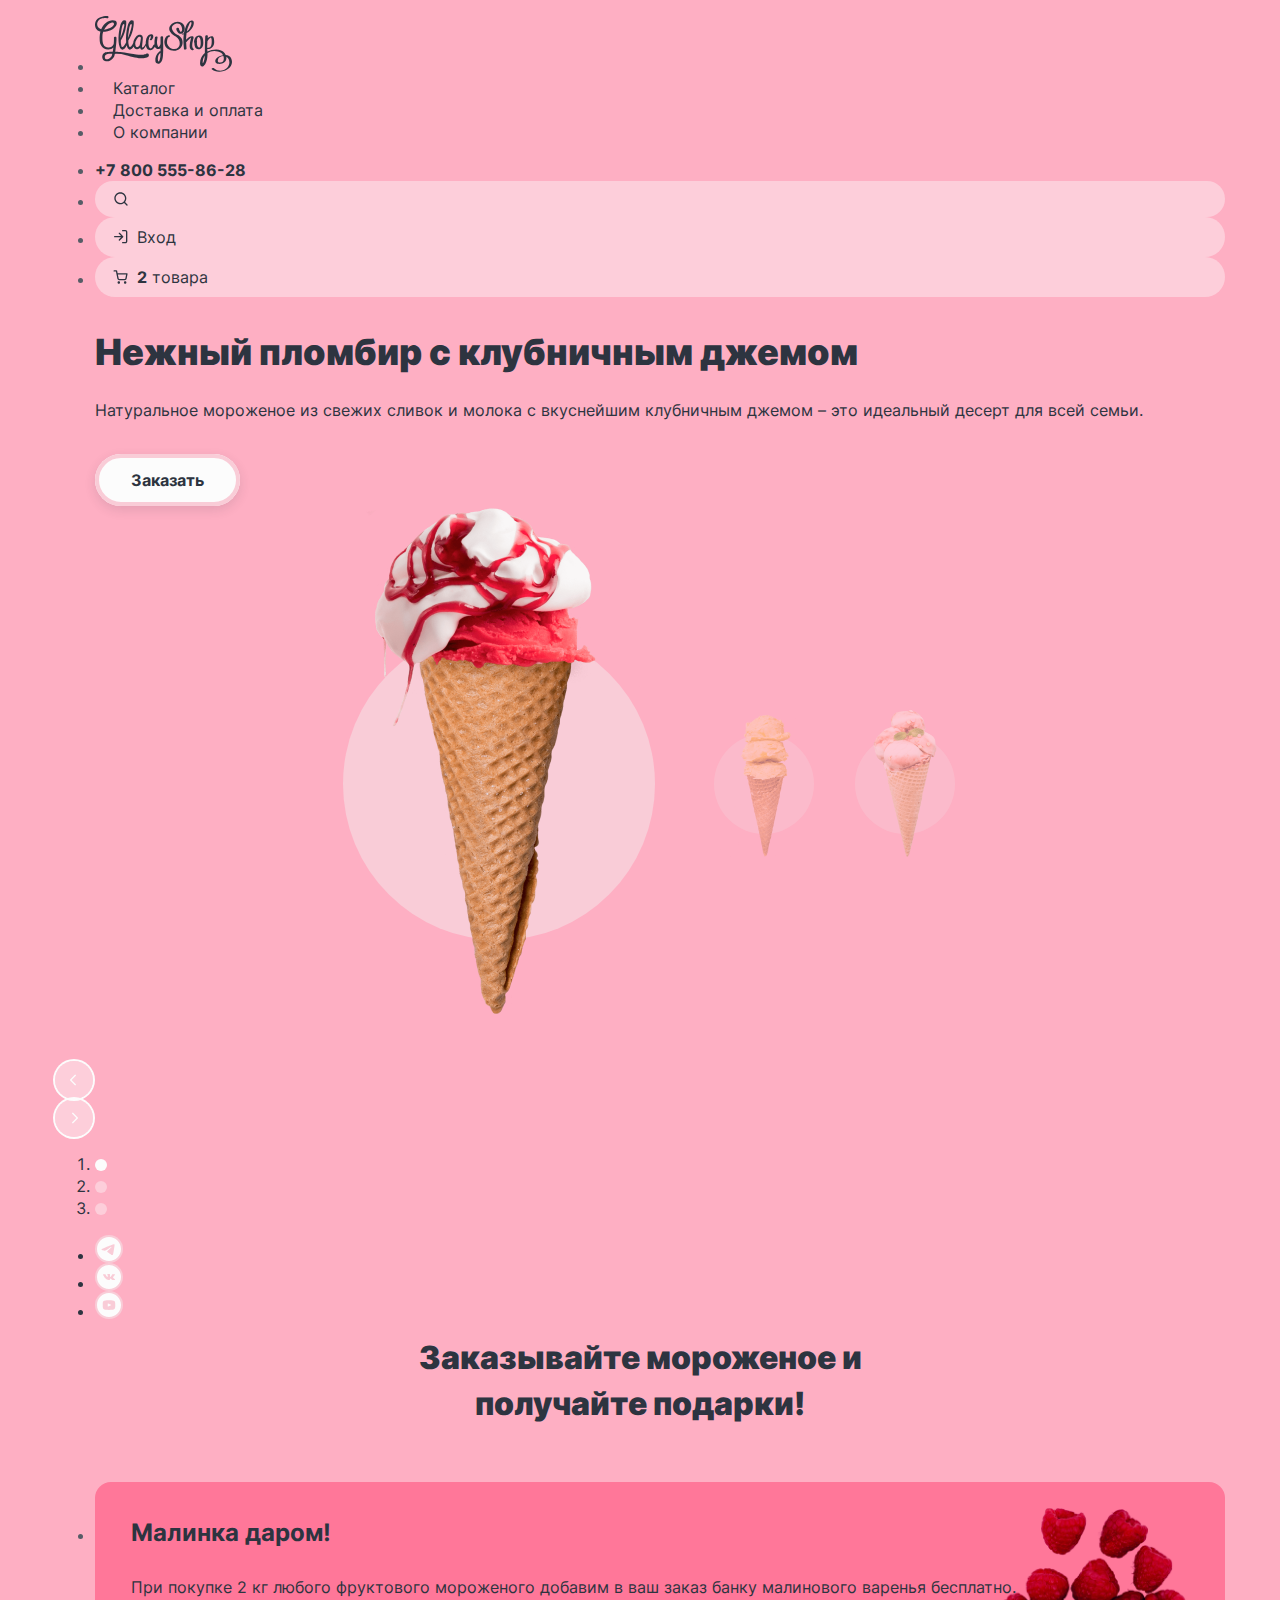
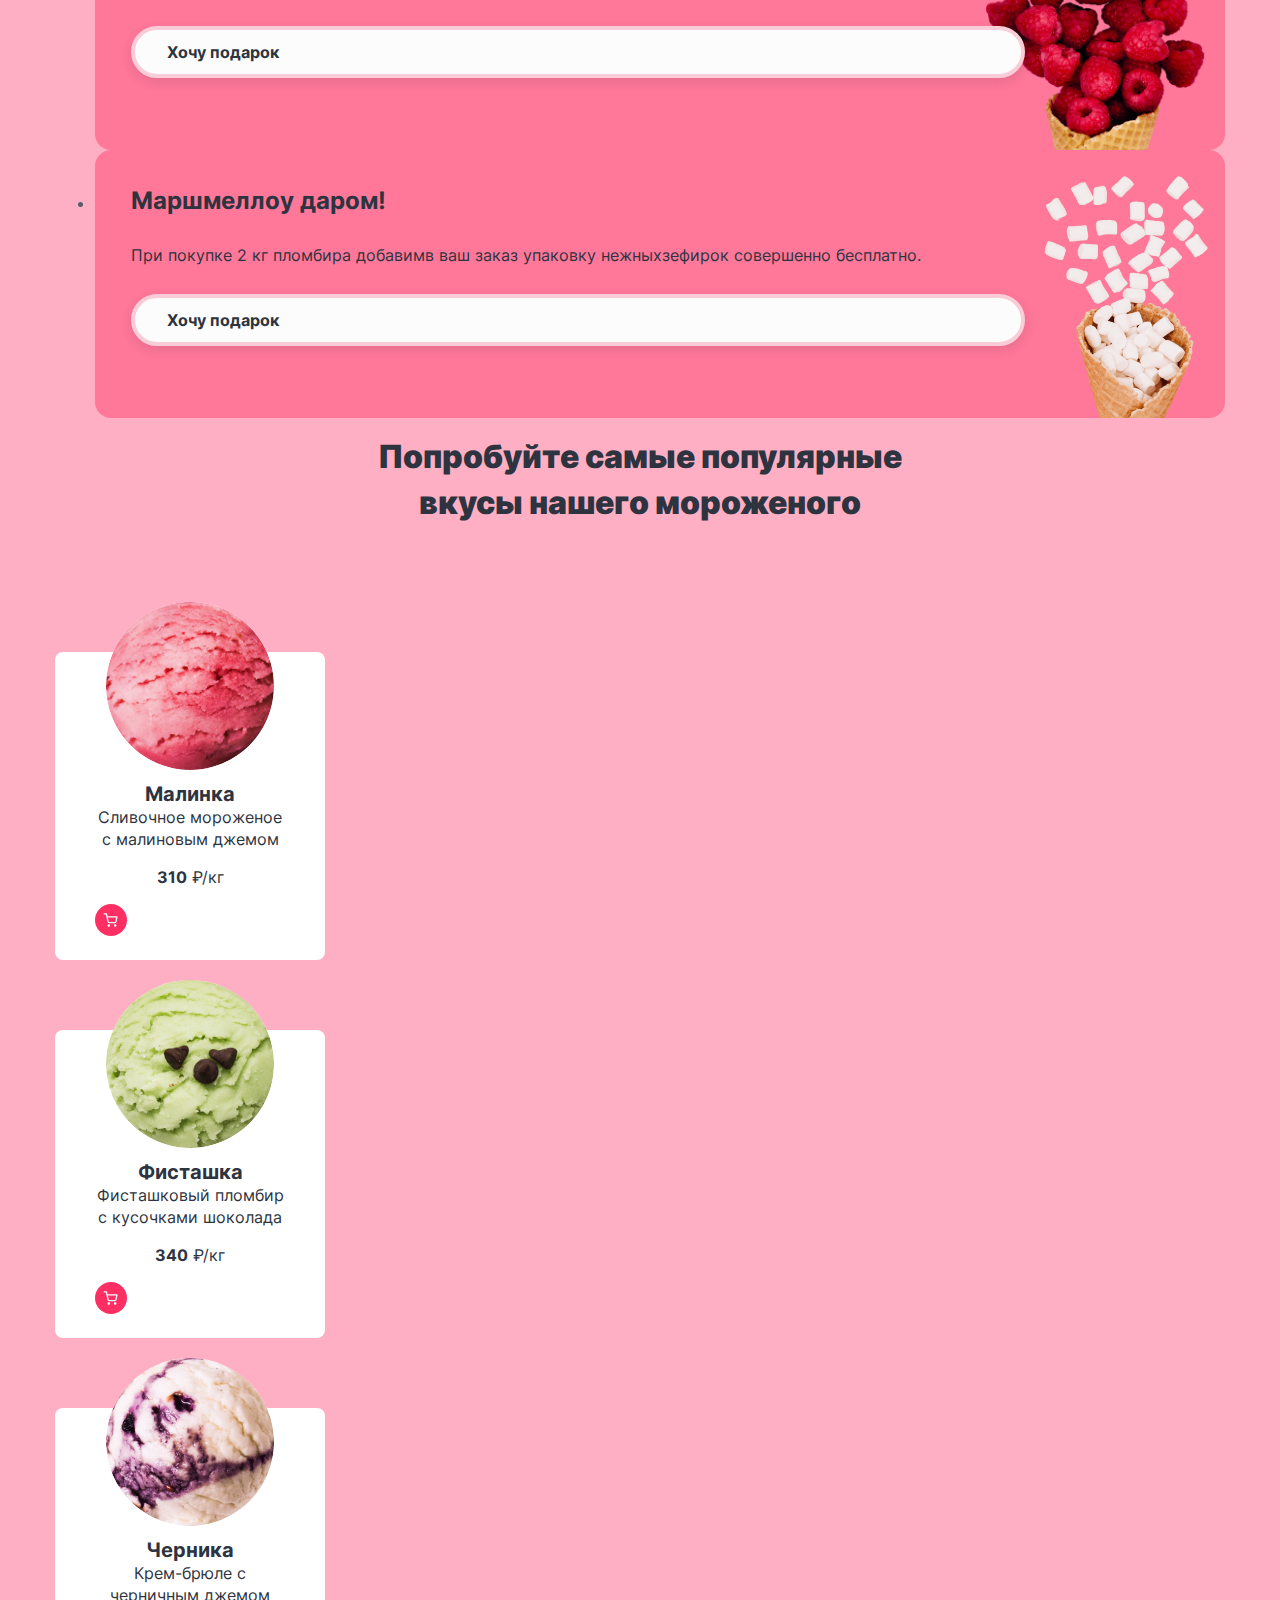
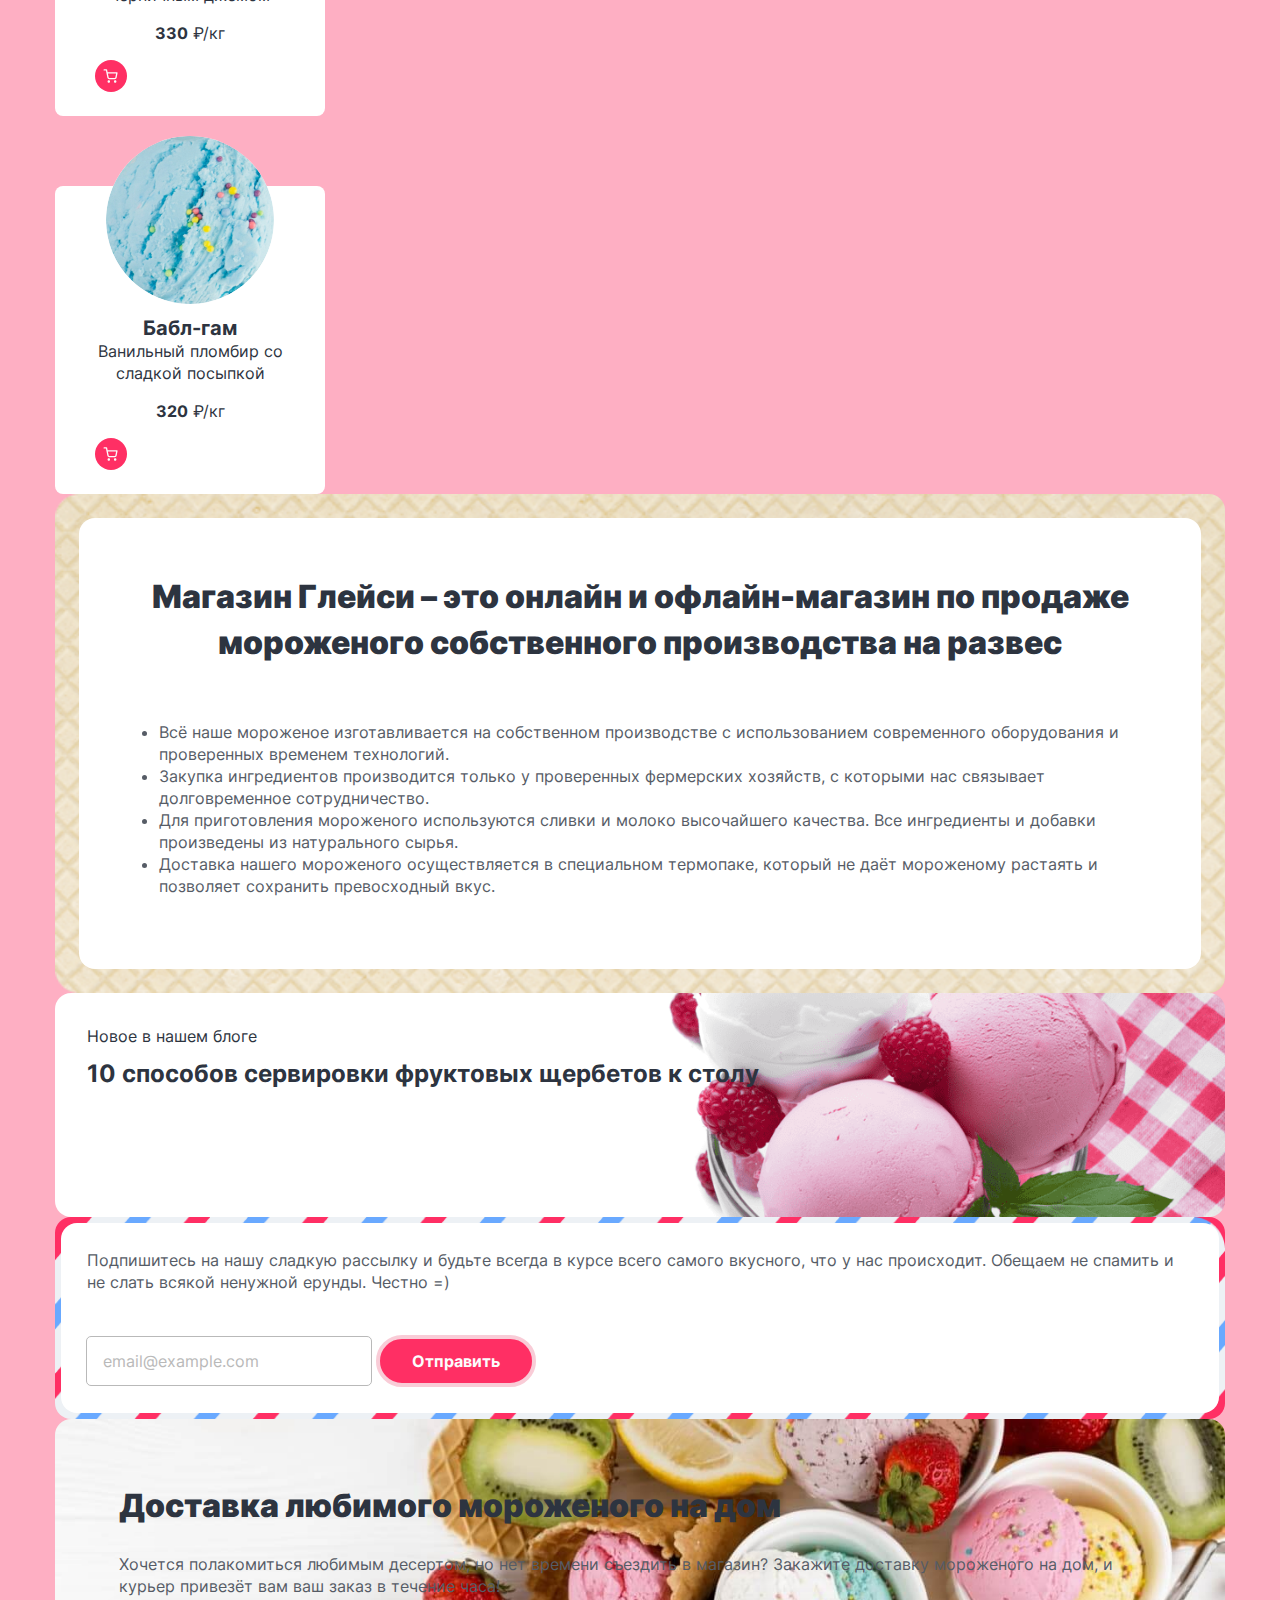
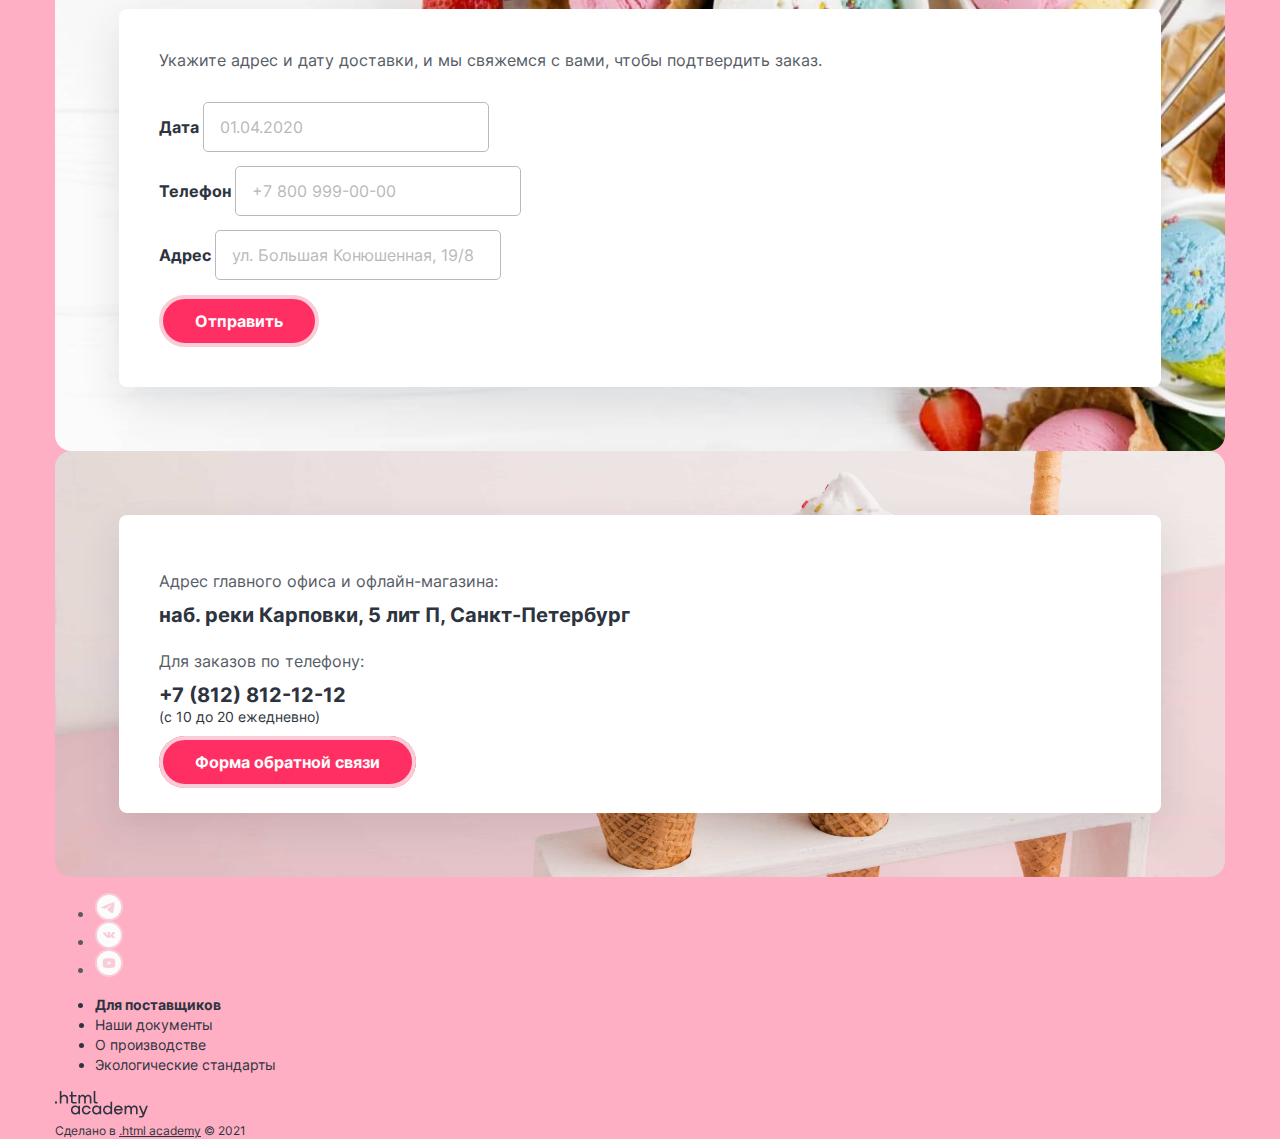
==== index.html @ e9b02010 "Merge pull request #3 from SerAlexART/module3-base-styles" ====
<!DOCTYPE html>
<html lang="ru">

<head>
  <meta charset="UTF-8">
  <meta http-equiv="X-UA-Compatible" content="IE=edge">
  <meta name="viewport" content="width=device-width, initial-scale=1.0">
  <title>Glassy Shop</title>
  <link rel="stylesheet" href="styles/styles.css">
  <link rel="stylesheet" href="styles/fonts.css">
  <link rel="stylesheet" href="styles/butons.css">
  <link rel="stylesheet" href="styles/social.css">
  <link rel="stylesheet" href="styles/form.css">
  <link rel="stylesheet" href="styles/header.css">
  <link rel="stylesheet" href="styles/galley.css">
  <link rel="stylesheet" href="styles/gifts.css">
  <link rel="stylesheet" href="styles/catalog.css">
  <link rel="stylesheet" href="styles/advantages.css">
  <link rel="stylesheet" href="styles/news.css">
  <link rel="stylesheet" href="styles/subscribe.css">
  <link rel="stylesheet" href="styles/delivery.css">
  <link rel="stylesheet" href="styles/contacts.css">
  <link rel="stylesheet" href="styles/footer.css">
</head>

<body class="page-body page-body-slider-1">
  <div class="main-container">
    <header class="main-header">
      <nav class="navigation">
        <ul class="navigation-list">
          <li class="navigation-item">
            <a href="#" class="navigation-link navigation-link-menu">
              <span class="visually-hidden">Главная.</span>
              <img class="navigation-logo" src="images/logo/glassy_shop.svg" width="137" height="56" alt="Логотип «Glassy Shop».">
            </a>
          </li>
          <li class="navigation-item">
            <a href="#" class="navigation-link navigation-link-menu button-header">Каталог</a>
          </li>
          <li class="navigation-item">
            <a href="#" class="navigation-link button-header">Доставка и оплата</a>
          </li>
          <li class="navigation-item">
            <a href="#" class="navigation-link button-header">О компании</a>
          </li>
        </ul>

        <ul class="navigation-user">
          <li class="navigation-user-item">
            <a href="tel:+78005558628" class="navigation-user-link navigation-user-phone text-small-bold">+7 800 555-86-28</a>
          </li>
          <li class="navigation-user-item">
            <a href="#" class="navigation-user-link button-user">
              <span class="visually-hidden">Поиск.</span>
              <svg class="navigation-link-image" width="16" height="16" viewBox="0 0 16 16" fill="none" xmlns="http://www.w3.org/2000/svg">
                <path fill-rule="evenodd" clip-rule="evenodd" d="M2.66341 7.33008C2.66341 4.75275 4.75275 2.66341 7.33008 2.66341C9.90741 2.66341 11.9967 4.75275 11.9967 7.33008C11.9967 8.58735 11.4995 9.7285 10.691 10.5676C10.6682 10.5852 10.6462 10.6044 10.6253 10.6253C10.6044 10.6463 10.5852 10.6682 10.5676 10.6911C9.72847 11.4996 8.58734 11.9967 7.33008 11.9967C4.75275 11.9967 2.66341 9.90741 2.66341 7.33008ZM11.0752 12.018C10.0487 12.8391 8.74675 13.3301 7.33008 13.3301C4.01637 13.3301 1.33008 10.6438 1.33008 7.33008C1.33008 4.01637 4.01637 1.33008 7.33008 1.33008C10.6438 1.33008 13.3301 4.01637 13.3301 7.33008C13.3301 8.74676 12.8391 10.0488 12.018 11.0752L14.4681 13.5253C14.7285 13.7857 14.7285 14.2078 14.4681 14.4682C14.2078 14.7285 13.7857 14.7285 13.5253 14.4682L11.0752 12.018Z" fill="#2D3440"/>
                </svg>
            </a>
          </li>
          <li class="navigation-user-item">
            <a href="#" class="navigation-user-link button-user">
              Вход
            <svg class="navigation-link-image" width="16" height="16" viewBox="0 0 16 16" fill="none" xmlns="http://www.w3.org/2000/svg">
              <path fill-rule="evenodd" clip-rule="evenodd" d="M9 1.66667C9 1.29848 9.29848 1 9.66667 1H12.3333C12.8638 1 13.3725 1.21071 13.7475 1.58579C14.1226 1.96086 14.3333 2.46957 14.3333 3V12.3333C14.3333 12.8638 14.1226 13.3725 13.7475 13.7475C13.3725 14.1226 12.8638 14.3333 12.3333 14.3333H9.66667C9.29848 14.3333 9 14.0349 9 13.6667C9 13.2985 9.29848 13 9.66667 13H12.3333C12.5101 13 12.6797 12.9298 12.8047 12.8047C12.9298 12.6797 13 12.5101 13 12.3333V3C13 2.82319 12.9298 2.65362 12.8047 2.5286C12.6797 2.40357 12.5101 2.33333 12.3333 2.33333H9.66667C9.29848 2.33333 9 2.03486 9 1.66667ZM5.86189 3.86193C6.12224 3.60158 6.54435 3.60158 6.8047 3.86193L10.1338 7.19103C10.1509 7.20785 10.1671 7.22559 10.1824 7.24416C10.2142 7.28296 10.2411 7.32451 10.2628 7.36795C10.3079 7.45781 10.3333 7.55927 10.3333 7.66667C10.3333 7.77529 10.3074 7.87785 10.2613 7.96846C10.241 8.00841 10.2164 8.04675 10.1876 8.08278C10.1708 8.10378 10.1527 8.12375 10.1335 8.14256L6.8047 11.4714C6.54435 11.7318 6.12224 11.7318 5.86189 11.4714C5.60154 11.2111 5.60154 10.7889 5.86189 10.5286L8.05715 8.33333H1.66667C1.29848 8.33333 1 8.03486 1 7.66667C1 7.29848 1.29848 7 1.66667 7H8.05715L5.86189 4.80474C5.60154 4.54439 5.60154 4.12228 5.86189 3.86193Z" fill="#2D3440"/>
            </svg>
          </a>
          </li>
          <li class="navigation-user-item">
            <a href="#" class="navigation-user-link button-user">
              <span class="visually-hidden">Корзина.</span>
              <svg class="navigation-link-image" width="16" height="16" viewBox="0 0 16 16" fill="none" xmlns="http://www.w3.org/2000/svg">
                <path fill-rule="evenodd" clip-rule="evenodd" d="M1.16667 1.25C0.798477 1.25 0.5 1.54848 0.5 1.91667C0.5 2.28486 0.798477 2.58333 1.16667 2.58333H2.93794L3.40537 4.91872C3.40821 4.93667 3.41176 4.95438 3.416 4.97182L4.38338 9.80515L4.3835 9.80571C4.46706 10.2257 4.69562 10.603 5.02921 10.8715C5.36111 11.1387 5.77595 11.2813 6.20183 11.2748H11.8225C12.2484 11.2813 12.6633 11.1387 12.9952 10.8715C13.3289 10.6029 13.5575 10.2254 13.641 9.80515L13.641 9.80515L13.642 9.80016L14.5691 4.93872C14.6063 4.74355 14.5545 4.54195 14.4279 4.38887C14.3012 4.23578 14.1129 4.14716 13.9142 4.14716H4.61072L4.1381 1.78583C4.07574 1.47426 3.80215 1.25 3.4844 1.25H1.16667ZM5.69098 9.54444L4.87759 5.4805H13.1084L12.3328 9.54736C12.31 9.65988 12.2485 9.7609 12.1591 9.83291C12.0691 9.90535 11.9565 9.94383 11.841 9.94162L11.841 9.94149H11.8282H6.19614V9.94137L6.18337 9.94162C6.06787 9.94383 5.95528 9.90535 5.8653 9.83291C5.77531 9.76048 5.71368 9.6587 5.69117 9.5454L5.69098 9.54444ZM4.55739 13.5054C4.55739 12.8175 5.1151 12.2597 5.80307 12.2597C6.49105 12.2597 7.04876 12.8175 7.04876 13.5054C7.04876 14.1934 6.49105 14.7511 5.80307 14.7511C5.1151 14.7511 4.55739 14.1934 4.55739 13.5054ZM10.9307 13.5054C10.9307 12.8175 11.4884 12.2597 12.1764 12.2597C12.8644 12.2597 13.4221 12.8175 13.4221 13.5054C13.4221 14.1934 12.8644 14.7511 12.1764 14.7511C11.4884 14.7511 10.9307 14.1934 10.9307 13.5054Z" fill="#2D3440"/>
              </svg>
                <span class="navigation-user-word"><b class="navigation-user-number">2</b> товара</span>
            </a>
          </li>
        </ul>
      </nav>
    </header>

    <main class="main-index">
      <h1 class="visually-hidden">Инернет-магазин мороженого «Glassy Shop».</h1>

      <section class="gallery">
        <h2 class="visually-hidden">Примеры нашего мороженого.</h2>

        <ol class="slider-description">
          <li class="slider-description-item slider-description-item-1 slider-description-item-active">
            <h3 class="slider-description-title title-huge">Нежный пломбир с клубничным джемом</h3>
            <p class="slider-description-text">Натуральное мороженое из свежих сливок и молока с вкуснейшим клубничным джемом – это идеальный десерт для всей семьи.</p>
            <a class="slider-description-button button" href="#">Заказать</a>
          </li>
          <li class="slider-description-item slider-description-item-2">
            <h3 class="slider-description-title">Сливочное мороженое со вкусом банана</h3>
            <p class="slider-description-text">Сливочное мороженое с ярким банановым вкусом подарит вам свежесть и наслаждение даже в самый жаркий летний день.</p>
            <a class="slider-description-button button" href="#">Заказать</a>
          </li>
          <li class="slider-description-item slider-description-item-3">
            <h3 class="slider-description-title">Карамельный пломбир с маршмеллоу</h3>
            <p class="slider-description-text">Необычный сладкий десерт с карамельным топпингом и кусочками зефира завоюет сердца сладкоежек всех возрастов.</p>
            <a class="slider-description-button button" href="#">Заказать</a>
          </li>
        </ol>

        <ol class="slider-gallery-list">
          <li class="slider-gallery-item slider-gallery-item-1 slider-gallery-item-active">
            <img class="slider-gallery-image slider-gallery-image-active" src="images/gallery/icecream-01.png" width="90" height="150" alt="Нежный пломбир с клубничным джемом.">
          </li>
          <li class="slider-gallery-item slider-gallery-item-2">
            <img class="slider-gallery-image" src="images/gallery/icecream-02.png" width="90" height="150" alt="Сливочное мороженое со вкусом банана.">
          </li>
          <li class="slider-gallery-item slider-gallery-item-3">
            <img class="slider-gallery-image" src="images/gallery/icecream-03.png" width="90" height="150" alt="Карамельный пломбир с маршмеллоу.">
          </li>
        </ol>

        <button class="slider-button slider-button-prev button-slider-control" type="button">
          <span class="visually-hidden">Предыдущее морженое.</span>
          <svg class="slider-button-image" width="16" height="16" viewBox="0 0 16 16" fill="none" xmlns="http://www.w3.org/2000/svg">
            <path fill-rule="evenodd" clip-rule="evenodd" d="M9.8033 3.80515C10.063 3.54545 10.063 3.12439 9.8033 2.8647C9.54361 2.605 9.12255 2.605 8.86285 2.8647L4.19477 7.53277C3.93593 7.79162 3.93508 8.21075 4.19221 8.47065C4.19338 8.47183 4.19454 8.47301 4.19572 8.47418L8.8638 13.1423C9.12349 13.402 9.54455 13.402 9.80425 13.1423C10.0639 12.8826 10.0639 12.4615 9.80425 12.2018L5.60545 8.00301L9.8033 3.80515Z" fill="#2D3440"/>
          </svg>
        </button>

        <button class="slider-button slider-button-next button-slider-control" type="button">
          <span class="visually-hidden">Следущее мороженое.</span>
          <svg class="slider-button-image" width="16" height="16" viewBox="0 0 16 16" fill="none" xmlns="http://www.w3.org/2000/svg">
            <path fill-rule="evenodd" clip-rule="evenodd" d="M7.13526 2.8647C6.87557 2.605 6.45451 2.605 6.19481 2.8647C5.93511 3.12439 5.93511 3.54545 6.19481 3.80515L10.3961 8.00643L6.19477 12.2077C5.93508 12.4674 5.93508 12.8885 6.19477 13.1482C6.45447 13.4079 6.87553 13.4079 7.13523 13.1482L11.804 8.47944C11.8049 8.47852 11.8058 8.47759 11.8068 8.47666C12.0665 8.21696 12.0665 7.79591 11.8068 7.53621L7.13526 2.8647Z" fill="#2D3440"/>
          </svg>
        </button>

        <ol class="slider-pagination-list">
          <li class="slider-pagination-item">
            <button class="slider-pagination-button slider-pagination-button-active button-slider-pagination button-slider-pagination-active" type="button">
              <span class="visually-hidden">1 мороженое.</span>
            </button>
          </li>
          <li class="slider-pagination-item">
            <button class="slider-pagination-button button-slider-pagination" type="button">
              <span class="visually-hidden">2 мороженое.</span>
            </button>
          </li>
          <li class="slider-pagination-item">
            <button class="slider-pagination-button button-slider-pagination" type="button">
              <span class="visually-hidden">3 мороженое.</span>
            </button>
          </li>
        </ol>

        <ul class="gallery-social-list social-list">
          <li class="social-item">
            <a class="social-link" href="#">
              <span class="visually-hidden">Telegram.</span>
              <svg class="social-image" width="24" height="24" viewBox="0 0 16 16" fill="none" xmlns="http://www.w3.org/2000/svg">
                <path fill-rule="evenodd" clip-rule="evenodd" d="M16 8C16 12.418 12.418 16 8 16C3.582 16 0 12.418 0 8C0 3.582 3.582 0 8 0C12.418 0 16 3.582 16 8ZM8.28667 5.906C7.50867 6.22933 5.95333 6.89933 3.62133 7.91533C3.24267 8.066 3.044 8.21333 3.026 8.35733C2.99533 8.60133 3.30067 8.69733 3.71533 8.82733C3.772 8.84533 3.83067 8.86333 3.89067 8.88333C4.29933 9.016 4.84867 9.17133 5.134 9.17733C5.39333 9.18267 5.68267 9.076 6.002 8.85733C8.18067 7.386 9.30533 6.64267 9.376 6.62667C9.426 6.61533 9.49533 6.60067 9.542 6.64267C9.58867 6.684 9.584 6.76267 9.57933 6.784C9.54867 6.91267 8.35267 8.02533 7.73267 8.60133C7.53933 8.78067 7.40267 8.908 7.37467 8.93733C7.312 9.002 7.248 9.064 7.18667 9.12333C6.80667 9.48867 6.52267 9.76333 7.20267 10.2113C7.52933 10.4267 7.79067 10.6047 8.05133 10.782C8.336 10.976 8.62 11.1693 8.988 11.4107C9.08133 11.472 9.17067 11.5353 9.258 11.5973C9.58933 11.834 9.88733 12.046 10.2553 12.0127C10.4687 11.9927 10.69 11.792 10.802 11.1927C11.0667 9.77533 11.588 6.706 11.7087 5.44067C11.716 5.33561 11.7115 5.23006 11.6953 5.126C11.6856 5.04195 11.6447 4.96462 11.5807 4.90933C11.4853 4.83133 11.3373 4.81467 11.2707 4.816C10.97 4.82133 10.5087 4.982 8.28667 5.906Z" fill="#2D3440"/>
              </svg>
            </a>
          </li>

          <li class="social-item">
            <a class="social-link" href="#">
              <span class="visually-hidden">В Контакте.</span>
              <svg class="social-image" width="24" height="24" viewBox="0 0 16 16" fill="none" xmlns="http://www.w3.org/2000/svg">
                <path fill-rule="evenodd" clip-rule="evenodd" d="M16 8C16 12.4183 12.4183 16 8 16C3.58172 16 0 12.4183 0 8C0 3.58172 3.58172 0 8 0C12.4183 0 16 3.58172 16 8ZM8.39228 9.98325H7.91409C7.91409 9.98325 6.85898 10.0389 5.92986 9.19111C4.91657 8.26636 4.02166 6.43135 4.02166 6.43135C4.02166 6.43135 3.97008 6.31103 4.02612 6.25287C4.08911 6.18748 4.2607 6.18329 4.2607 6.18329L5.40378 6.17672C5.40378 6.17672 5.51151 6.19252 5.58862 6.24211C5.65216 6.28304 5.68778 6.35957 5.68778 6.35957C5.68778 6.35957 5.87252 6.76907 6.11721 7.13954C6.59475 7.86277 6.81717 8.02097 6.97932 7.94349C7.21553 7.8305 7.14472 6.92108 7.14472 6.92108C7.14472 6.92108 7.14907 6.59097 7.0258 6.44401C6.93034 6.33007 6.75027 6.29685 6.67077 6.28752C6.60647 6.28 6.71204 6.14912 6.84888 6.09038C7.05458 6.00205 7.41787 5.99701 7.84708 6.00091C8.18147 6.00386 8.2777 6.02214 8.40846 6.04984C8.71183 6.11404 8.70237 6.31976 8.68196 6.76362C8.67586 6.89625 8.66879 7.05014 8.66879 7.22787C8.66879 7.26786 8.66746 7.31048 8.66609 7.35433C8.659 7.58166 8.65089 7.84192 8.82159 7.93863C8.90913 7.98813 9.1233 7.94606 9.65894 7.14887C9.91286 6.77107 10.1032 6.32683 10.1032 6.32683C10.1032 6.32683 10.1448 6.24763 10.2095 6.21365C10.2756 6.179 10.3648 6.18966 10.3648 6.18966L11.5677 6.1831C11.5677 6.1831 11.9291 6.14531 11.9877 6.28828C12.049 6.43839 11.8526 6.78887 11.3611 7.36294C10.8976 7.90445 10.6707 8.10579 10.6886 8.2824C10.7018 8.41323 10.8493 8.53049 11.1343 8.76238C11.7265 9.24409 11.8843 9.49702 11.9218 9.55713C11.9248 9.56199 11.9271 9.56559 11.9287 9.56795C12.1937 9.95308 11.6348 9.98325 11.6348 9.98325L10.5665 9.99629C10.5665 9.99629 10.3369 10.0362 10.0347 9.85427C9.87671 9.75923 9.72223 9.60401 9.57505 9.45612C9.35005 9.23004 9.1421 9.02109 8.96463 9.07041C8.66683 9.15322 8.67617 9.71559 8.67617 9.71559C8.67617 9.71559 8.67834 9.83571 8.61046 9.89968C8.53672 9.96936 8.39228 9.98325 8.39228 9.98325Z" fill="#2D3440"/>
              </svg>
            </a>
          </li>

          <li class="social-item">
            <a class="social-link" href="#">
              <span class="visually-hidden">YouTube.</span>
              <svg class="social-image" width="24" height="24" viewBox="0 0 16 16" fill="none" xmlns="http://www.w3.org/2000/svg">
                <path d="M9.33583 7.86083L7.46417 6.9875C7.30083 6.91167 7.16667 6.99667 7.16667 7.1775V8.8225C7.16667 9.00333 7.30083 9.08833 7.46417 9.0125L9.335 8.13917C9.49917 8.0625 9.49917 7.9375 9.33583 7.86083ZM8 0C3.58167 0 0 3.58167 0 8C0 12.4183 3.58167 16 8 16C12.4183 16 16 12.4183 16 8C16 3.58167 12.4183 0 8 0ZM8 11.25C3.905 11.25 3.83333 10.8808 3.83333 8C3.83333 5.11917 3.905 4.75 8 4.75C12.095 4.75 12.1667 5.11917 12.1667 8C12.1667 10.8808 12.095 11.25 8 11.25Z" fill="#2D3440"/>
              </svg>
            </a>
          </li>
        </ul>
      </section>

      <section class="gifts">
        <h2 class="gifts-title title-big">Заказывайте мороженое и получайте подарки!</h2>

        <ul class="gifts-list">
          <li class="gifts-item">
            <article class="gifts-card gifts-card-raspberries">
              <h3 class="gifts-card-title title-medium">Малинка даром!</h3>
              <p class="gifts-card-text">При покупке 2 кг любого фруктового мороженого добавим в ваш заказ банку малинового варенья бесплатно.</p>
              <a class="gift-card-link button" href="#">Хочу подарок</a>
            </article>
          </li>

          <li class="gifts-item">
            <article class="gifts-card gifts-card-marshmallow">
              <h3 class="gifts-card-title title-medium">Маршмеллоу даром!</h3>
              <p class="gifts-card-text">При покупке 2 кг пломбира добавимв ваш заказ упаковку нежныхзефирок совершенно бесплатно.</p>
              <a class="gift-card-link button" href="#">Хочу подарок</a>
            </article>
          </li>
        </ul>
      </section>

      <section class="catalog">
        <h2 class="catalog-title title-big">Попробуйте самые популярные вкусы нашего мороженого</h2>

        <ul class="catalog-list">
          <li class="catalog-item">
            <div class="catalog-item-inner">
              <a href="#" class="catalog-item-link">
                <h3 class="catalog-item-name title-small">Малинка</h3>
                <img class="catalog-item-image" src="images/catalog/raspberry.jpg" width="168" height="168" alt="Розовое мороженое.">
              </a>
              <p class="catalog-item-text">Сливочное мороженое с малиновым джемом</p>
              <p class="catalog-item-info"><b class="catalog-price">310</b> ₽/кг</p>
              <button class="catalog-item-button button-cart">
                <span class="visually-hidden">Добавить в корзину</span>
                <svg class="catalog-item-button-image" width="16" height="16" viewBox="0 0 16 16" fill="none" xmlns="http://www.w3.org/2000/svg">
                  <path fill-rule="evenodd" clip-rule="evenodd" d="M1.16667 1.25C0.798477 1.25 0.5 1.54848 0.5 1.91667C0.5 2.28486 0.798477 2.58333 1.16667 2.58333H2.93794L3.40537 4.91872C3.40821 4.93667 3.41176 4.95438 3.416 4.97182L4.38338 9.80515L4.3835 9.80571C4.46706 10.2257 4.69562 10.603 5.02921 10.8715C5.36111 11.1387 5.77595 11.2813 6.20183 11.2748H11.8225C12.2484 11.2813 12.6633 11.1387 12.9952 10.8715C13.3289 10.6029 13.5575 10.2254 13.641 9.80515L13.641 9.80515L13.642 9.80016L14.5691 4.93872C14.6063 4.74355 14.5545 4.54195 14.4279 4.38887C14.3012 4.23578 14.1129 4.14716 13.9142 4.14716H4.61072L4.1381 1.78583C4.07574 1.47426 3.80215 1.25 3.4844 1.25H1.16667ZM5.69098 9.54444L4.87759 5.4805H13.1084L12.3328 9.54736C12.31 9.65988 12.2485 9.7609 12.1591 9.83291C12.0691 9.90535 11.9565 9.94383 11.841 9.94162L11.841 9.94149H11.8282H6.19614V9.94137L6.18337 9.94162C6.06787 9.94383 5.95528 9.90535 5.8653 9.83291C5.77531 9.76048 5.71368 9.6587 5.69117 9.5454L5.69098 9.54444ZM4.55739 13.5054C4.55739 12.8175 5.1151 12.2597 5.80307 12.2597C6.49105 12.2597 7.04876 12.8175 7.04876 13.5054C7.04876 14.1934 6.49105 14.7511 5.80307 14.7511C5.1151 14.7511 4.55739 14.1934 4.55739 13.5054ZM10.9307 13.5054C10.9307 12.8175 11.4884 12.2597 12.1764 12.2597C12.8644 12.2597 13.4221 12.8175 13.4221 13.5054C13.4221 14.1934 12.8644 14.7511 12.1764 14.7511C11.4884 14.7511 10.9307 14.1934 10.9307 13.5054Z" fill="#2D3440"/>
                </svg>
              </button>
            </div>
          </li>

          <li class="catalog-item">
            <div class="catalog-item-inner">
              <a href="#" class="catalog-item-link">
                <h3 class="catalog-item-name title-small">Фисташка</h3>
                <img class="catalog-item-image" src="images/catalog/pistachio.jpg" width="168" height="168" alt="Зелёное мороженое с маленькимим кусочками печенья.">
              </a>
              <p class="catalog-item-text">Фисташковый пломбир с кусочками шоколада</p>
              <p class="catalog-item-info"><b class="catalog-price">340</b> ₽/кг</p>
              <button class="catalog-item-button button-cart">
                <span class="visually-hidden">Добавить в корзину</span>
                <svg class="catalog-item-button-image" width="16" height="16" viewBox="0 0 16 16" fill="none" xmlns="http://www.w3.org/2000/svg">
                  <path fill-rule="evenodd" clip-rule="evenodd" d="M1.16667 1.25C0.798477 1.25 0.5 1.54848 0.5 1.91667C0.5 2.28486 0.798477 2.58333 1.16667 2.58333H2.93794L3.40537 4.91872C3.40821 4.93667 3.41176 4.95438 3.416 4.97182L4.38338 9.80515L4.3835 9.80571C4.46706 10.2257 4.69562 10.603 5.02921 10.8715C5.36111 11.1387 5.77595 11.2813 6.20183 11.2748H11.8225C12.2484 11.2813 12.6633 11.1387 12.9952 10.8715C13.3289 10.6029 13.5575 10.2254 13.641 9.80515L13.641 9.80515L13.642 9.80016L14.5691 4.93872C14.6063 4.74355 14.5545 4.54195 14.4279 4.38887C14.3012 4.23578 14.1129 4.14716 13.9142 4.14716H4.61072L4.1381 1.78583C4.07574 1.47426 3.80215 1.25 3.4844 1.25H1.16667ZM5.69098 9.54444L4.87759 5.4805H13.1084L12.3328 9.54736C12.31 9.65988 12.2485 9.7609 12.1591 9.83291C12.0691 9.90535 11.9565 9.94383 11.841 9.94162L11.841 9.94149H11.8282H6.19614V9.94137L6.18337 9.94162C6.06787 9.94383 5.95528 9.90535 5.8653 9.83291C5.77531 9.76048 5.71368 9.6587 5.69117 9.5454L5.69098 9.54444ZM4.55739 13.5054C4.55739 12.8175 5.1151 12.2597 5.80307 12.2597C6.49105 12.2597 7.04876 12.8175 7.04876 13.5054C7.04876 14.1934 6.49105 14.7511 5.80307 14.7511C5.1151 14.7511 4.55739 14.1934 4.55739 13.5054ZM10.9307 13.5054C10.9307 12.8175 11.4884 12.2597 12.1764 12.2597C12.8644 12.2597 13.4221 12.8175 13.4221 13.5054C13.4221 14.1934 12.8644 14.7511 12.1764 14.7511C11.4884 14.7511 10.9307 14.1934 10.9307 13.5054Z" fill="#2D3440"/>
                </svg>
              </button>
            </div>
          </li>

          <li class="catalog-item">
            <div class="catalog-item-inner">
              <a href="#" class="catalog-item-link">
                <h3 class="catalog-item-name title-small">Черника</h3>
                <img class="catalog-item-image" src="images/catalog/blueberry.jpg" width="168" height="168" alt="Бело-фиолетовое мороженое с небольшим количеством варенья.">
              </a>
              <p class="catalog-item-text">Крем-брюле с черничным джемом</p>
              <p class="catalog-item-info"><b class="catalog-price">330</b> ₽/кг</p>
              <button class="catalog-item-button button-cart">
                <span class="visually-hidden">Добавить в корзину</span>
                <svg class="catalog-item-button-image" width="16" height="16" viewBox="0 0 16 16" fill="none" xmlns="http://www.w3.org/2000/svg">
                  <path fill-rule="evenodd" clip-rule="evenodd" d="M1.16667 1.25C0.798477 1.25 0.5 1.54848 0.5 1.91667C0.5 2.28486 0.798477 2.58333 1.16667 2.58333H2.93794L3.40537 4.91872C3.40821 4.93667 3.41176 4.95438 3.416 4.97182L4.38338 9.80515L4.3835 9.80571C4.46706 10.2257 4.69562 10.603 5.02921 10.8715C5.36111 11.1387 5.77595 11.2813 6.20183 11.2748H11.8225C12.2484 11.2813 12.6633 11.1387 12.9952 10.8715C13.3289 10.6029 13.5575 10.2254 13.641 9.80515L13.641 9.80515L13.642 9.80016L14.5691 4.93872C14.6063 4.74355 14.5545 4.54195 14.4279 4.38887C14.3012 4.23578 14.1129 4.14716 13.9142 4.14716H4.61072L4.1381 1.78583C4.07574 1.47426 3.80215 1.25 3.4844 1.25H1.16667ZM5.69098 9.54444L4.87759 5.4805H13.1084L12.3328 9.54736C12.31 9.65988 12.2485 9.7609 12.1591 9.83291C12.0691 9.90535 11.9565 9.94383 11.841 9.94162L11.841 9.94149H11.8282H6.19614V9.94137L6.18337 9.94162C6.06787 9.94383 5.95528 9.90535 5.8653 9.83291C5.77531 9.76048 5.71368 9.6587 5.69117 9.5454L5.69098 9.54444ZM4.55739 13.5054C4.55739 12.8175 5.1151 12.2597 5.80307 12.2597C6.49105 12.2597 7.04876 12.8175 7.04876 13.5054C7.04876 14.1934 6.49105 14.7511 5.80307 14.7511C5.1151 14.7511 4.55739 14.1934 4.55739 13.5054ZM10.9307 13.5054C10.9307 12.8175 11.4884 12.2597 12.1764 12.2597C12.8644 12.2597 13.4221 12.8175 13.4221 13.5054C13.4221 14.1934 12.8644 14.7511 12.1764 14.7511C11.4884 14.7511 10.9307 14.1934 10.9307 13.5054Z" fill="#2D3440"/>
                </svg>
              </button>
            </div>
          </li>

          <li class="catalog-item">
            <div class="catalog-item-inner">
              <a href="#" class="catalog-item-link">
                <h3 class="catalog-item-name title-small">Бабл-гам</h3>
                <img class="catalog-item-image" src="images/catalog/bubblegum.jpg" width="168" height="168" alt="Голубое мороженое с разноцветной присыпкой.">
              </a>
              <p class="catalog-item-text">Ванильный пломбир со сладкой посыпкой</p>
              <p class="catalog-item-info"><b class="catalog-price">320</b> ₽/кг</p>
              <button class="catalog-item-button button-cart">
                <span class="visually-hidden">Добавить в корзину</span>
                <svg class="catalog-item-button-image" width="16" height="16" viewBox="0 0 16 16" fill="none" xmlns="http://www.w3.org/2000/svg">
                  <path fill-rule="evenodd" clip-rule="evenodd" d="M1.16667 1.25C0.798477 1.25 0.5 1.54848 0.5 1.91667C0.5 2.28486 0.798477 2.58333 1.16667 2.58333H2.93794L3.40537 4.91872C3.40821 4.93667 3.41176 4.95438 3.416 4.97182L4.38338 9.80515L4.3835 9.80571C4.46706 10.2257 4.69562 10.603 5.02921 10.8715C5.36111 11.1387 5.77595 11.2813 6.20183 11.2748H11.8225C12.2484 11.2813 12.6633 11.1387 12.9952 10.8715C13.3289 10.6029 13.5575 10.2254 13.641 9.80515L13.641 9.80515L13.642 9.80016L14.5691 4.93872C14.6063 4.74355 14.5545 4.54195 14.4279 4.38887C14.3012 4.23578 14.1129 4.14716 13.9142 4.14716H4.61072L4.1381 1.78583C4.07574 1.47426 3.80215 1.25 3.4844 1.25H1.16667ZM5.69098 9.54444L4.87759 5.4805H13.1084L12.3328 9.54736C12.31 9.65988 12.2485 9.7609 12.1591 9.83291C12.0691 9.90535 11.9565 9.94383 11.841 9.94162L11.841 9.94149H11.8282H6.19614V9.94137L6.18337 9.94162C6.06787 9.94383 5.95528 9.90535 5.8653 9.83291C5.77531 9.76048 5.71368 9.6587 5.69117 9.5454L5.69098 9.54444ZM4.55739 13.5054C4.55739 12.8175 5.1151 12.2597 5.80307 12.2597C6.49105 12.2597 7.04876 12.8175 7.04876 13.5054C7.04876 14.1934 6.49105 14.7511 5.80307 14.7511C5.1151 14.7511 4.55739 14.1934 4.55739 13.5054ZM10.9307 13.5054C10.9307 12.8175 11.4884 12.2597 12.1764 12.2597C12.8644 12.2597 13.4221 12.8175 13.4221 13.5054C13.4221 14.1934 12.8644 14.7511 12.1764 14.7511C11.4884 14.7511 10.9307 14.1934 10.9307 13.5054Z" fill="#2D3440"/>
                </svg>
              </button>
            </div>
          </li>
        </ul>
      </section>

      <section class="advantages">
        <div class="advantages-inner">
          <h2 class="visually-hidden">Преимущества.</h2>
          <p class="advantages-title title-big">Магазин Глейси – это онлайн и офлайн-магазин по продаже мороженого собственного производства на развес</p>

          <ul class="advantages-list">
            <li class="advantages-item">Всё наше мороженое изготавливается на собственном производстве с использованием современного оборудования и проверенных временем технологий.</li>
            <li class="advantages-item">Закупка ингредиентов производится только у проверенных фермерских хозяйств, с которыми нас связывает долговременное сотрудничество.</li>
            <li class="advantages-item">Для приготовления мороженого используются сливки и молоко высочайшего качества. Все ингредиенты и добавки произведены из натурального сырья.</li>
            <li class="advantages-item">Доставка нашего мороженого осуществляется в специальном термопаке, который не даёт мороженому растаять и позволяет сохранить превосходный вкус.</li>
          </ul>
        </div>
      </section>

      <article class="news">
        <a class="news-link" href="#">
          <h2 class="news-title title-medium">10 способов сервировки фруктовых щербетов к столу</h2>
          <span class="news-subtitle">Новое в нашем блоге</span>
        </a>
      </article>

      <section class="subscribe">
        <h2 class="visually-hidden">Подписка.</h2>

        <div class="subscribe-inner">
          <p class="subscribe-text">Подпишитесь на нашу сладкую рассылку и будьте всегда в курсе всего самого вкусного, что у нас происходит. Обещаем не спамить и не слать всякой ненужной ерунды. Честно =)</p>

          <form class="subscribe-form" action="https://echo.htmlacademy.ru/" method="post">
            <input class="subscribe-email input-main" type="email" name="subscribe-email" placeholder="email@example.com" required>
            <button class="subscribe-button button-acent" type="submit">Отправить</button>
          </form>
      </div>
      </section>

      <section class="delivery">
        <h2 class="visually-hidden">Доставка.</h2>

        <p class="delivery-title title-big">Доставка любимого мороженого на дом</p>
        <p class="delivery-text">Хочется полакомиться любимым десертом, но нет времени съездить в магазин? Закажите доставку мороженого на дом, и курьер привезёт вам ваш заказ в течение часа!</p>

        <form class="delivery-form" action="https://echo.htmlacademy.ru/" method="post">
          <p class="delivery-form-text">Укажите адрес и дату доставки, и мы свяжемся с вами, чтобы подтвердить заказ.</p>

          <p class="delivery-form-date">
            <label class="delivery-label text-medium-bold " for="delivery-date">Дата</label>
            <input class="delivery-date input-main" id="delivery-date" type="text" name="delivery-date" placeholder="01.04.2020" required>
          </p>

          <p class="delivery-form-phone">
            <label class="delivery-label text-medium-bold " for="delivery-phone">Телефон</label>
            <input class="delivery-phone input-main" id="delivery-phone" type="text" name="delivery-phone" placeholder="+7 800 999-00-00">
          </p>

          <p class="delivery-form-address">
            <label class="delivery-label text-medium-bold " for="delivery-address">Адрес</label>
            <input class="delivery-address input-main" id="delivery-address" type="text" name="delivery-address" placeholder="ул. Большая Конюшенная, 19/8" required>
          </p>

          <button class="delivery-button button-acent" type="submit">Отправить</button>
        </form>
      </section>

      <section class="contacts">
        <h2 class="visually-hidden">Контакты.</h2>

        <div class="contacts-inner">
          <h3 class="contacts-title text-small">Адрес главного офиса и офлайн-магазина:</h3>
          <address class="contacts-address contacts-text title-small">
            наб. реки Карповки, 5 лит П, Санкт-Петербург
          </address>

          <h3 class="contacts-title text-small">Для заказов по телефону:</h3>
          <p class="contacts-text">
            <a class="contacts-phone title-small" href="tel:+7(812)8121212">+7 (812) 812-12-12</a>
            <span class="contacts-time sub-text-medium">(с 10 до 20 ежедневно)</span>
          </p>

          <a class="contacts-button button-acent" href="#">Форма обратной связи</a>
      </div>
      </section>
    </main>

    <footer class="main-footer">
      <section class="footer-social">
        <h2 class="visually-hidden">Социальные сетиы.</h2>

        <ul class="footer-social-list social-list">
          <li class="social-item">
            <a class="social-link" href="#">
              <span class="visually-hidden">Telegram.</span>
              <svg class="social-image" width="24" height="24" viewBox="0 0 16 16" fill="none" xmlns="http://www.w3.org/2000/svg">
                <path fill-rule="evenodd" clip-rule="evenodd" d="M16 8C16 12.418 12.418 16 8 16C3.582 16 0 12.418 0 8C0 3.582 3.582 0 8 0C12.418 0 16 3.582 16 8ZM8.28667 5.906C7.50867 6.22933 5.95333 6.89933 3.62133 7.91533C3.24267 8.066 3.044 8.21333 3.026 8.35733C2.99533 8.60133 3.30067 8.69733 3.71533 8.82733C3.772 8.84533 3.83067 8.86333 3.89067 8.88333C4.29933 9.016 4.84867 9.17133 5.134 9.17733C5.39333 9.18267 5.68267 9.076 6.002 8.85733C8.18067 7.386 9.30533 6.64267 9.376 6.62667C9.426 6.61533 9.49533 6.60067 9.542 6.64267C9.58867 6.684 9.584 6.76267 9.57933 6.784C9.54867 6.91267 8.35267 8.02533 7.73267 8.60133C7.53933 8.78067 7.40267 8.908 7.37467 8.93733C7.312 9.002 7.248 9.064 7.18667 9.12333C6.80667 9.48867 6.52267 9.76333 7.20267 10.2113C7.52933 10.4267 7.79067 10.6047 8.05133 10.782C8.336 10.976 8.62 11.1693 8.988 11.4107C9.08133 11.472 9.17067 11.5353 9.258 11.5973C9.58933 11.834 9.88733 12.046 10.2553 12.0127C10.4687 11.9927 10.69 11.792 10.802 11.1927C11.0667 9.77533 11.588 6.706 11.7087 5.44067C11.716 5.33561 11.7115 5.23006 11.6953 5.126C11.6856 5.04195 11.6447 4.96462 11.5807 4.90933C11.4853 4.83133 11.3373 4.81467 11.2707 4.816C10.97 4.82133 10.5087 4.982 8.28667 5.906Z" fill="#2D3440"/>
              </svg>
            </a>
          </li>

          <li class="social-item">
            <a class="social-link" href="#">
              <span class="visually-hidden">В Контакте.</span>
              <svg class="social-image" width="24" height="24" viewBox="0 0 16 16" fill="none" xmlns="http://www.w3.org/2000/svg">
                <path fill-rule="evenodd" clip-rule="evenodd" d="M16 8C16 12.4183 12.4183 16 8 16C3.58172 16 0 12.4183 0 8C0 3.58172 3.58172 0 8 0C12.4183 0 16 3.58172 16 8ZM8.39228 9.98325H7.91409C7.91409 9.98325 6.85898 10.0389 5.92986 9.19111C4.91657 8.26636 4.02166 6.43135 4.02166 6.43135C4.02166 6.43135 3.97008 6.31103 4.02612 6.25287C4.08911 6.18748 4.2607 6.18329 4.2607 6.18329L5.40378 6.17672C5.40378 6.17672 5.51151 6.19252 5.58862 6.24211C5.65216 6.28304 5.68778 6.35957 5.68778 6.35957C5.68778 6.35957 5.87252 6.76907 6.11721 7.13954C6.59475 7.86277 6.81717 8.02097 6.97932 7.94349C7.21553 7.8305 7.14472 6.92108 7.14472 6.92108C7.14472 6.92108 7.14907 6.59097 7.0258 6.44401C6.93034 6.33007 6.75027 6.29685 6.67077 6.28752C6.60647 6.28 6.71204 6.14912 6.84888 6.09038C7.05458 6.00205 7.41787 5.99701 7.84708 6.00091C8.18147 6.00386 8.2777 6.02214 8.40846 6.04984C8.71183 6.11404 8.70237 6.31976 8.68196 6.76362C8.67586 6.89625 8.66879 7.05014 8.66879 7.22787C8.66879 7.26786 8.66746 7.31048 8.66609 7.35433C8.659 7.58166 8.65089 7.84192 8.82159 7.93863C8.90913 7.98813 9.1233 7.94606 9.65894 7.14887C9.91286 6.77107 10.1032 6.32683 10.1032 6.32683C10.1032 6.32683 10.1448 6.24763 10.2095 6.21365C10.2756 6.179 10.3648 6.18966 10.3648 6.18966L11.5677 6.1831C11.5677 6.1831 11.9291 6.14531 11.9877 6.28828C12.049 6.43839 11.8526 6.78887 11.3611 7.36294C10.8976 7.90445 10.6707 8.10579 10.6886 8.2824C10.7018 8.41323 10.8493 8.53049 11.1343 8.76238C11.7265 9.24409 11.8843 9.49702 11.9218 9.55713C11.9248 9.56199 11.9271 9.56559 11.9287 9.56795C12.1937 9.95308 11.6348 9.98325 11.6348 9.98325L10.5665 9.99629C10.5665 9.99629 10.3369 10.0362 10.0347 9.85427C9.87671 9.75923 9.72223 9.60401 9.57505 9.45612C9.35005 9.23004 9.1421 9.02109 8.96463 9.07041C8.66683 9.15322 8.67617 9.71559 8.67617 9.71559C8.67617 9.71559 8.67834 9.83571 8.61046 9.89968C8.53672 9.96936 8.39228 9.98325 8.39228 9.98325Z" fill="#2D3440"/>
              </svg>
            </a>
          </li>

          <li class="social-item">
            <a class="social-link" href="#">
              <span class="visually-hidden">YouTube.</span>
              <svg class="social-image" width="24" height="24" viewBox="0 0 16 16" fill="none" xmlns="http://www.w3.org/2000/svg">
                <path d="M9.33583 7.86083L7.46417 6.9875C7.30083 6.91167 7.16667 6.99667 7.16667 7.1775V8.8225C7.16667 9.00333 7.30083 9.08833 7.46417 9.0125L9.335 8.13917C9.49917 8.0625 9.49917 7.9375 9.33583 7.86083ZM8 0C3.58167 0 0 3.58167 0 8C0 12.4183 3.58167 16 8 16C12.4183 16 16 12.4183 16 8C16 3.58167 12.4183 0 8 0ZM8 11.25C3.905 11.25 3.83333 10.8808 3.83333 8C3.83333 5.11917 3.905 4.75 8 4.75C12.095 4.75 12.1667 5.11917 12.1667 8C12.1667 10.8808 12.095 11.25 8 11.25Z" fill="#2D3440"/>
              </svg>
            </a>
          </li>
        </ul>
      </section>

      <section class="footer-info">
        <h2 class="visually-hidden">Полезные ссылки.</h2>

        <ul class="footer-info-list">
          <li class="footer-info-item">
            <a class="footer-info-link footer-info-link-acent sub-text-medium-bold" href="#">Для поставщиков</a>
          </li>
          <li class="footer-info-item sub-text-medium">
            <a class="footer-info-link" href="#">Наши документы</a>
          </li>
          <li class="footer-info-item sub-text-medium">
            <a class="footer-info-link" href="#">О производстве</a>
          </li>
          <li class="footer-info-item sub-text-medium">
            <a class="footer-info-link" href="#">Экологические стандарты</a>
          </li>
        </ul>
      </section>

      <section class="footer-copyright">
        <h2 class="visually-hidden">Копирайт.</h2>

        <a class="footer-copyright-link sub-text-small" href="#">
          <span class="visually-hidden">HTML Acaademy.</span>
          <img class="navigation-logo" src="images/logo/htmlacademy.svg" width="93" height="27" alt="Логотип «HTML Acaademy».">
        </a>

        <p class="footer-copyright-text sub-text-small">Сделано в <a class="footer-copyright-link" href="#">.html academy</a> © 2021</p>
      </section>
    </footer>
  </div>
</body>
</html>
---- styles/styles.css ----
/* Fonts */
@font-face {
  font-family: "Inter";
  src: url("../fonts/Inter-400.woff2") format("woff2");
  font-weight: 400;
  font-style: normal;
  font-display: swap;
}

@font-face {
  font-family: "Inter";
  src: url("../fonts/Inter-700.woff2") format("woff2");
  font-weight: 700;
  font-style: normal;
  font-display: swap;
}

@font-face {
  font-family: "Inter";
  src: url("../fonts/Inter-900.woff2") format("woff2");
  font-weight: 900;
  font-style: normal;
  font-display: swap;
}

/* Colors */
:root {
  --main-extra-dark: #2d3440;
  --main-extra-dark-01: rgba(45, 52, 64, 0.12);
  --main-dark: #565c66;
  --main-neutral: #b9b9b9;
  --main: #ffffff;
  --main-light: #e7e7e7;
  --main-extra-light: #fcfcfc;
  --main-extra-light-01: rgba(252, 252, 252, 0.4);

  --secondary-extra-bright: #ff2f64;
  --secondary-bright: #ff4a78;
  --secondary-neutral: #ff7799;
  --secondary-light: #feafc3;
  --secondary-light-01: #f9ccd7;
  --secondary-light-02: #f7baca;
  --secondary-extra-light: #ffcbd8;
  --secondary-acent-light: #69a9ff;
  --secondary-acent-dark: #fcc850;

  --status-error: #ea5454;
  --status-warning: #fd912e;
  --status-access: #00e484;
}

/* Global */
*,
::before,
::after {
  box-sizing: border-box;
}

html {
  height: 100%;
}

body {
  margin: 0;
  min-width: 1200px;
  min-height: 100%;

  font-family: "Inter", "Arial", sans-serif;
  font-style: normal;
  font-weight: 400;
  font-size: 16px;
  line-height: 22px;
  color: var(--main-dark);

  background-color: var(--secondary-light);
}

.page-body-slider-1 {
  background-color: var(--secondary-light);
}

.page-body-slider-2 {
  background-color: var(--secondary-acent-light);
}

.page-body-slider-3 {
  background-color: var(--secondary-acent-dark);
}

img {
  max-width: 100%;
  height: auto;
  object-fit: contain;
}

.visually-hidden {
  position: absolute;
  width: 1px;
  height: 1px;
  margin: -1px;
  border: 0;
  padding: 0;
  white-space: nowrap;
  -webkit-clip-path: inset(100%);
  clip-path: inset(100%);
  clip: rect(0 0 0 0);
  overflow: hidden;
}

.main-container {
  width: 1200px;
  min-height: 100vh;
  margin: 0 auto;
  padding: 0 15px;
  display: flex;
  flex-direction: column;
}

.main-index {
  flex: 1;
}

/* .input {
  TBD
} */
---- styles/fonts.css ----
/* Title */
.title-huge {
  font-weight: 900;
  font-size: 36px;
  line-height: 46px;
}

.title-big {
  font-weight: 900;
  font-size: 32px;
  line-height: 46px;
}

.title-medium {
  font-weight: 700;
  font-size: 24px;
  line-height: 30px;
}

.title-small {
  font-weight: 700;
  font-size: 20px;
  line-height: 24px;
}

.title-tiny {
  font-weight: 700;
  font-size: 18px;
  line-height: 22px;
}

/* Text */
.text-big {
  font-weight: 400;
  font-size: 18px;
  line-height: 24px;
}

.text-medium {
  font-weight: 400;
  font-size: 16px;
  line-height: 22px;
}

.text-small {
  font-weight: 400;
  font-size: 16px;
  line-height: 20px;
}

/* Text Bold */
.text-big-bold {
  font-weight: 700;
  font-size: 18px;
  line-height: 24px;
}

.text-medium-bold {
  font-weight: 700;
  font-size: 16px;
  line-height: 22px;
}

.text-small-bold {
  font-weight: 700;
  font-size: 16px;
  line-height: 20px;
}

/* Sub Text */
.sub-text-medium {
  font-weight: 400;
  font-size: 14px;
  line-height: 20px;
}

.sub-text-small {
  font-weight: 400;
  font-size: 12px;
  line-height: 16px;
}

/* Sub Text Bold */
.sub-text-medium-bold {
  font-weight: 700;
  font-size: 14px;
  line-height: 20px;
}

.sub-text-small-bold {
  font-weight: 700;
  font-size: 12px;
  line-height: 16px;
}
---- styles/butons.css ----
/* Button */
.button {
  padding: 12px 32px;

  font-family: "Inter", "Arial", sans-serif;
  font-style: normal;
  font-weight: 700;
  font-size: 16px;
  line-height: 20px;
  text-decoration: none;
  color: var(--main-extra-dark);

  background-color: var(--main-extra-light);
  outline: none;
  border: 4px solid var(--secondary-light-01);

  border-radius: 26px;
  cursor: pointer;
  box-shadow: 0 4px 12px var(--main-extra-dark-01);
}

/* Button Acent */
.button-acent {
  padding: 12px 32px;

  font-family: "Inter", "Arial", sans-serif;
  font-style: normal;
  font-weight: 700;
  font-size: 16px;
  line-height: 20px;
  text-decoration: none;
  color: var(--main-extra-light);

  background-color: var(--secondary-extra-bright);
  outline: none;
  border: 4px solid var(--secondary-light-01);
  border-radius: 26px;
  cursor: pointer;
  box-shadow: 0 4px 12px var(--main-extra-dark-02);
}

/* Button Secondary */
.button-secondary {
  padding: 12px 32px;

  font-family: "Inter", "Arial", sans-serif;
  font-style: normal;
  font-weight: 700;
  font-size: 16px;
  line-height: 20px;
  text-decoration: none;
  color: var(--main-extra-dark);

  background-color: var(--main-extra-light-01);
  box-shadow: 0 0 0 4px var(--main-extra-light);
  outline: none;
  border: none;
  border-radius: 26px;
  cursor: pointer;
}

/* Button Header */
.button-header {
  padding: 8px 16px;

  font-family: "Inter", "Arial", sans-serif;
  font-style: normal;
  font-weight: 400;
  font-size: 16px;
  line-height: 20px;
  text-decoration: none;
  color: var(--main-extra-dark);

  background-color: transparent;
  outline: none;
  border: 2px solid transparent;
  border-radius: 30px;
  cursor: pointer;
}

/* Button User */
.button-user {
  display: flex;
  align-items: center;
  padding: 8px 16px;

  font-family: "Inter", "Arial", sans-serif;
  font-style: normal;
  font-weight: 400;
  font-size: 16px;
  line-height: 20px;
  text-decoration: none;
  color: var(--main-extra-dark);

  background-color: var(--main-extra-light-01);
  outline: none;
  border: 2px solid transparent;
  border-radius: 30px;
  cursor: pointer;
}

.button-user svg {
  order: -1;
  margin-right: 8px;
}

.button-user path {
  fill: var(--main-extra-dark);
}

/* Button Slider Control */
.button-slider-control {
  display: flex;
  justify-content: center;
  align-items: center;

  width: 38px;
  height: 38px;
  padding: 8px;

  background-color: var(--main-extra-light-01);
  box-shadow: 0 0 0 2px var(--main-extra-light);
  outline: none;
  border: none;
  border-radius: 50%;
  cursor: pointer;
}

.button-slider-control path {
  fill: var(--main-extra-light);
}

/* Button Slider Pagination */
.button-slider-pagination {
  width: 12px;
  height: 12px;
  padding: 0;

  background-color: var(--main-extra-light-01);
  border: 1px solid transparent;
  border-radius: 50%;
  cursor: pointer;
}

.button-slider-pagination-active {
  background-color: var(--main-extra-light);
}

/* Button Cart */
.button-cart {
  display: flex;
  justify-content: center;
  align-items: center;

  width: 32px;
  height: 32px;
  padding: 6px;

  background-color: var(--secondary-extra-bright);
  outline: none;
  border: 2px solid transparent;
  border-radius: 50%;
  cursor: pointer;
}

.button-cart path {
  fill: var(--main-extra-light);
}
---- styles/social.css ----
/* Social */
.social-link {
  display: flex;
  justify-content: center;
  align-items: center;

  width: 28px;
  height: 28px;

  background-color: var(--secondary-light-01);
  outline: none;
  border: 2px solid transparent;
  border-radius: 50%;
  cursor: pointer;
}

.social-link path {
  fill: var(--main-extra-light);
}
---- styles/form.css ----
/* Form */
.input-main {
  padding: 14px 16px;

  font-family: "Inter", "Arial", sans-serif;
  font-style: normal;
  font-weight: 400;
  font-size: 16px;
  line-height: 20px;
  color: var(--main-dark);

  background-color: var(--main);
  border: none;
  outline: 1px solid var(--main-neutral);
  border-radius: 4px;
}

.input-main::placeholder {
  color: var(--main-neutral);
}
---- styles/header.css ----
/* Header */
.navigation-user-phone {
  text-decoration: none;
  color: var(--main-extra-dark);
}
---- styles/galley.css ----
/* Gallery */
.gallery {
  color: var(--main-extra-dark);
}

/* Slider Text */

.slider-description-item {
  display: none;
}

.slider-description-item-active {
  display: block;
}

.slider-description-title {
  margin: 0;
}

.slider-description-title:not(:last-child) {
  margin-bottom: 24px;
}

.slider-description-text {
  margin: 0;
}

.slider-description-text:not(:last-child) {
  margin-bottom: 48px;
}

/* Slider Images */
.slider-gallery-list {
  display: flex;
  justify-content: center;
  align-items: center;

  margin: 0;
  padding: 0;

  list-style: none;
}

.slider-gallery-item {
  position: relative;

  width: 100px;
  height: 150px;

  text-align: center;

  opacity: 0.4;
}

.slider-gallery-item:not(:last-child) {
  margin-right: 41px;
}

.slider-gallery-item::before {
  content: "";
  position: absolute;
  top: 50%;
  left: 50%;
  z-index: -10;
  transform: translate(-50%, -50%);

  width: 100px;
  height: 100px;

  background-color: var(--secondary-light-01);
  border-radius: 50%;
}

.slider-gallery-item-active {
  width: 348px;
  height: 554px;
  opacity: 1;
}

.slider-gallery-item-active::before {
  width: 312px;
  height: 312px;
}

.slider-gallery-image {
  object-fit: contain;
}

.slider-gallery-image-active {
  width: 350px;
  height: 507px;
  object-fit: contain;
}

/* Slider Buttons */

/* Slider Pagination */

/* Slider Social */
---- styles/gifts.css ----
/* Gifts */
.gifts-title {
  max-width: 50%;

  margin: 0 auto;
  margin-bottom: 55px;

  text-align: center;
  color: var(--main-extra-dark);
}

/* Gift Article */
.gifts-card {
  min-height: 268px;
  padding: 36px;
  padding-right: 200px;

  color: var(--main-extra-dark);

  border-radius: 16px;
  background-color: var(--secondary-neutral);
  background-repeat: no-repeat;
  background-position: top 26px right 20px;
  background-size: 219px auto;
}

.gifts-card-raspberries {
  background-image: url("../images/background/gift-raspberries.png");
}

.gifts-card-marshmallow {
  background-image: url("../images/background/gift-marshmallow.png");
  background-position: top 26px right -20px;
}

/* Gift Title */
.gifts-card-title {
  margin: 0;
}

.gifts-card-title:not(:last-child) {
  margin-bottom: 28px;
}

/* Gift Text */
.gits-card-text {
  margin: 0;
}

.gifts-card-text:not(:last-child) {
  margin-bottom: 28px;
}

/* Gift Button */
.gift-card-link {
  display: block;
}
---- styles/catalog.css ----
/* Catalog */
.catalog {
  color: var(--main-extra-dark);
}

.catalog-title {
  max-width: 50%;
  margin: 0 auto;
  margin-bottom: 35px;

  text-align: center;
  color: var(--main-extra-dark);
}

.catalog-title:not(:last-child) {
  margin-bottom: 56px;
}

/* Catalog List */
.catalog-list {
  margin: 0;
  padding: 0;

  text-align: center;

  list-style: none;
}

.catalog-item {
  width: 270px;
  min-height: 330px;
  padding-top: 70px;
}

.catalog-item:not(:last-child) {
  margin-right: 30px;
}

.catalog-item-inner {
  position: relative;
  min-height: 280px;
  height: 100%;
  padding: 130px 40px 24px;

  background-color: var(--main);
  border-radius: 8px;
}

.catalog-item-link {
  margin-bottom: 8px;

  text-decoration: none;
  color: var(--main-extra-dark);
}

.catalog-item-name {
  margin: 0;
}

.catalog-item-image {
  position: absolute;
  top: -50px;
  left: 50%;
  transform: translateX(-50%);
  width: 168px;
  height: 168px;

  border-radius: 50%;
  object-fit: cover;
}

.catalog-item-text {
  margin: 0;
  margin-bottom: 16px;
}
---- styles/advantages.css ----
/* Advantages */
.advantages {
  padding: 24px;

  background-image: url("../images/background/pattern-waffle.png");
  background-repeat: no-repeat;
  background-size: cover;
  border-radius: 16px;
}

/* Advantages Inner */
.advantages-inner {
  padding: 56px 40px;

  background-color: var(--main);
  border-radius: 16px;
}

/* Advantages Title */
.advantages-title {
  margin: 0;
  margin-bottom: 55px;

  text-align: center;
  color: var(--main-extra-dark);
}
---- styles/news.css ----
/* News */
.news {
  position: relative;
  min-height: 224px;
  padding: 32px;
  padding-right: 235px;

  background-color: var(--main);
  background-image: url("../images/background/news-01.png");
  background-repeat: no-repeat;
  background-size: cover;
  background-position: center;
  border-radius: 16px;
}

.news-link {
  position: absolute;
  width: 100%;
  height: 100%;
  top: 0;
  right: 0;
  left: 0;
  bottom: 0;
  display: flex;
  flex-direction: column;
  padding: 32px;
  padding-right: 235px;

  text-decoration: none;
  color: var(--main-extra-dark);
}

.news-title {
  margin: 0;
}

.news-subtitle {
  order: -1;
  margin-bottom: 12px;
}
---- styles/subscribe.css ----
/* Subscribe */
.subscribe {
  padding: 6px;

  background-color: var(--secondary-extra-bright);
  background-image: url("../images/background/subscribe-01.png");
  background-repeat: no-repeat;
  background-size: cover;
  border-radius: 16px;
}

.subscribe-inner {
  padding: 26px;

  border-radius: 16px;
  background-color: var(--main);
}

.subscribe-text {
  margin: 0;
}

.subscribe-text:not(:last-child) {
  margin-bottom: 42px;
}
---- styles/delivery.css ----
/* Deliverys */
.delivery {
  padding: 64px;

  background-color: var(--main);
  background-image: url("../images/background/delivery-01.jpg");
  background-repeat: no-repeat;
  background-size: 100% auto;
  border-radius: 16px;
}

.delivery-title {
  margin: 0;

  color: var(--main-extra-dark);
}

.delivery-title:not(:last-child) {
  margin-bottom: 24px;
}

.delivery-text {
  margin: 0;
}

.delivery-text:not(:last-child) {
  margin-bottom: 12px;
}

.delivery-form {
  padding: 40px;

  background-color: var(--main);
  border-radius: 8px;
  box-shadow: 0 15px 40px var(--main-extra-dark-01);
}

.delivery-form-text {
  margin: 0;
}

.delivery-form-text:not(:last-child) {
  margin-bottom: 32px;
}

.delivery-label {
  color: var(--main-extra-dark);
}
---- styles/contacts.css ----
/* Contacts */
.contacts {
  padding: 64px;

  background-color: var(--main);
  background-image: url("../images/background/contacts-01.jpg");
  background-repeat: no-repeat;
  background-size: cover;
  background-position: center;
  border-radius: 16px;
}

.contacts-inner {
  padding: 40px;

  background-color: var(--main);
  border-radius: 8px;
  box-shadow: 0 15px 40px var(--main-extra-dark-01);
}

.contacts-title:not(:last-child) {
  margin-bottom: 12px;
}

.contacts-address {
  font-style: normal;
}

.contacts-text {
  margin: 0;

  color: var(--main-extra-dark);
}

.contacts-text:not(:last-child) {
  margin-bottom: 24px;
}

.contacts-phone {
  color: var(--main-extra-dark);
  text-decoration: none;
}

.contacts-time {
  display: block;
}
---- styles/footer.css ----
/* Footer Social */

/* Footer Info */
.footer-info {
  color: var(--main-extra-dark);
}

.footer-info-link {
  text-decoration: none;
  color: var(--main-extra-dark);
}

/* Footer Copyright */
.footer-copyright {
  color: var(--main-extra-dark);
}

.footer-copyright-link {
  margin-bottom: 14px;

  color: var(--main-extra-dark);
}

.footer-copyright-text {
  margin: 0;
}
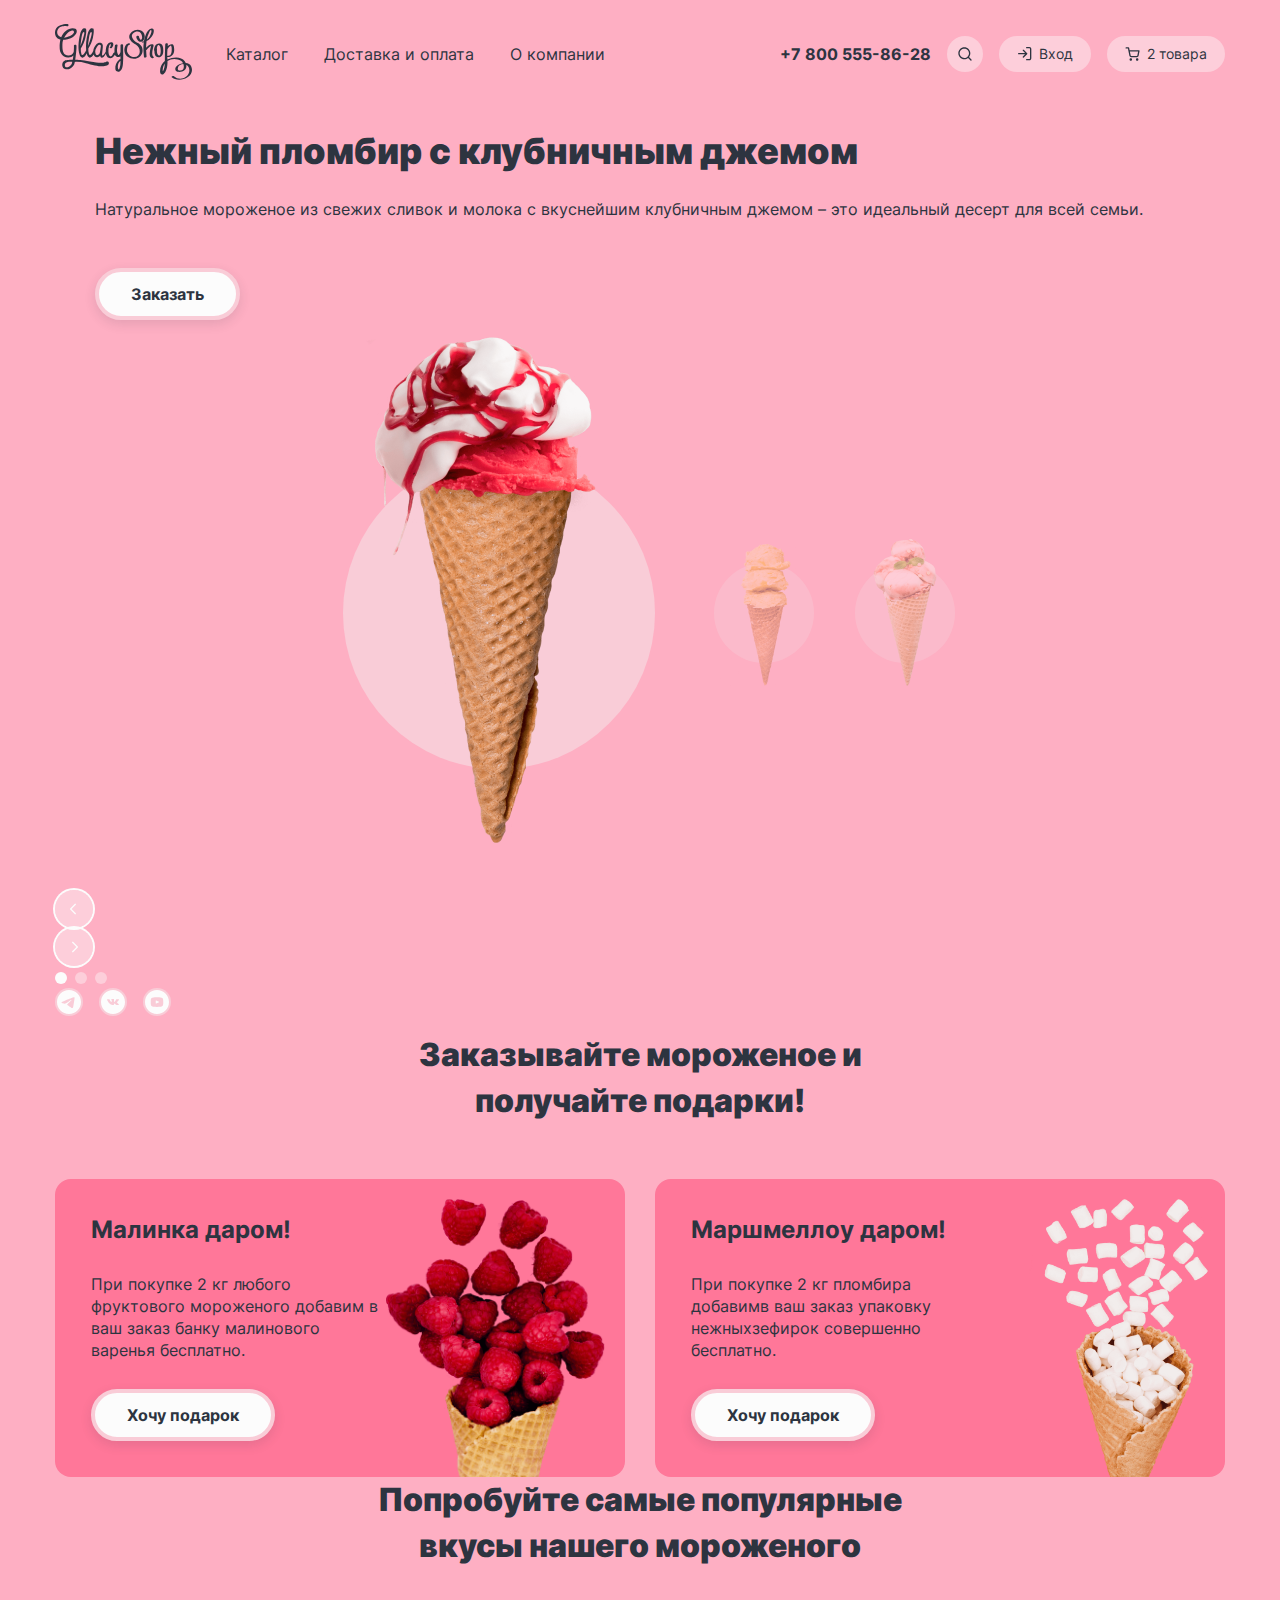
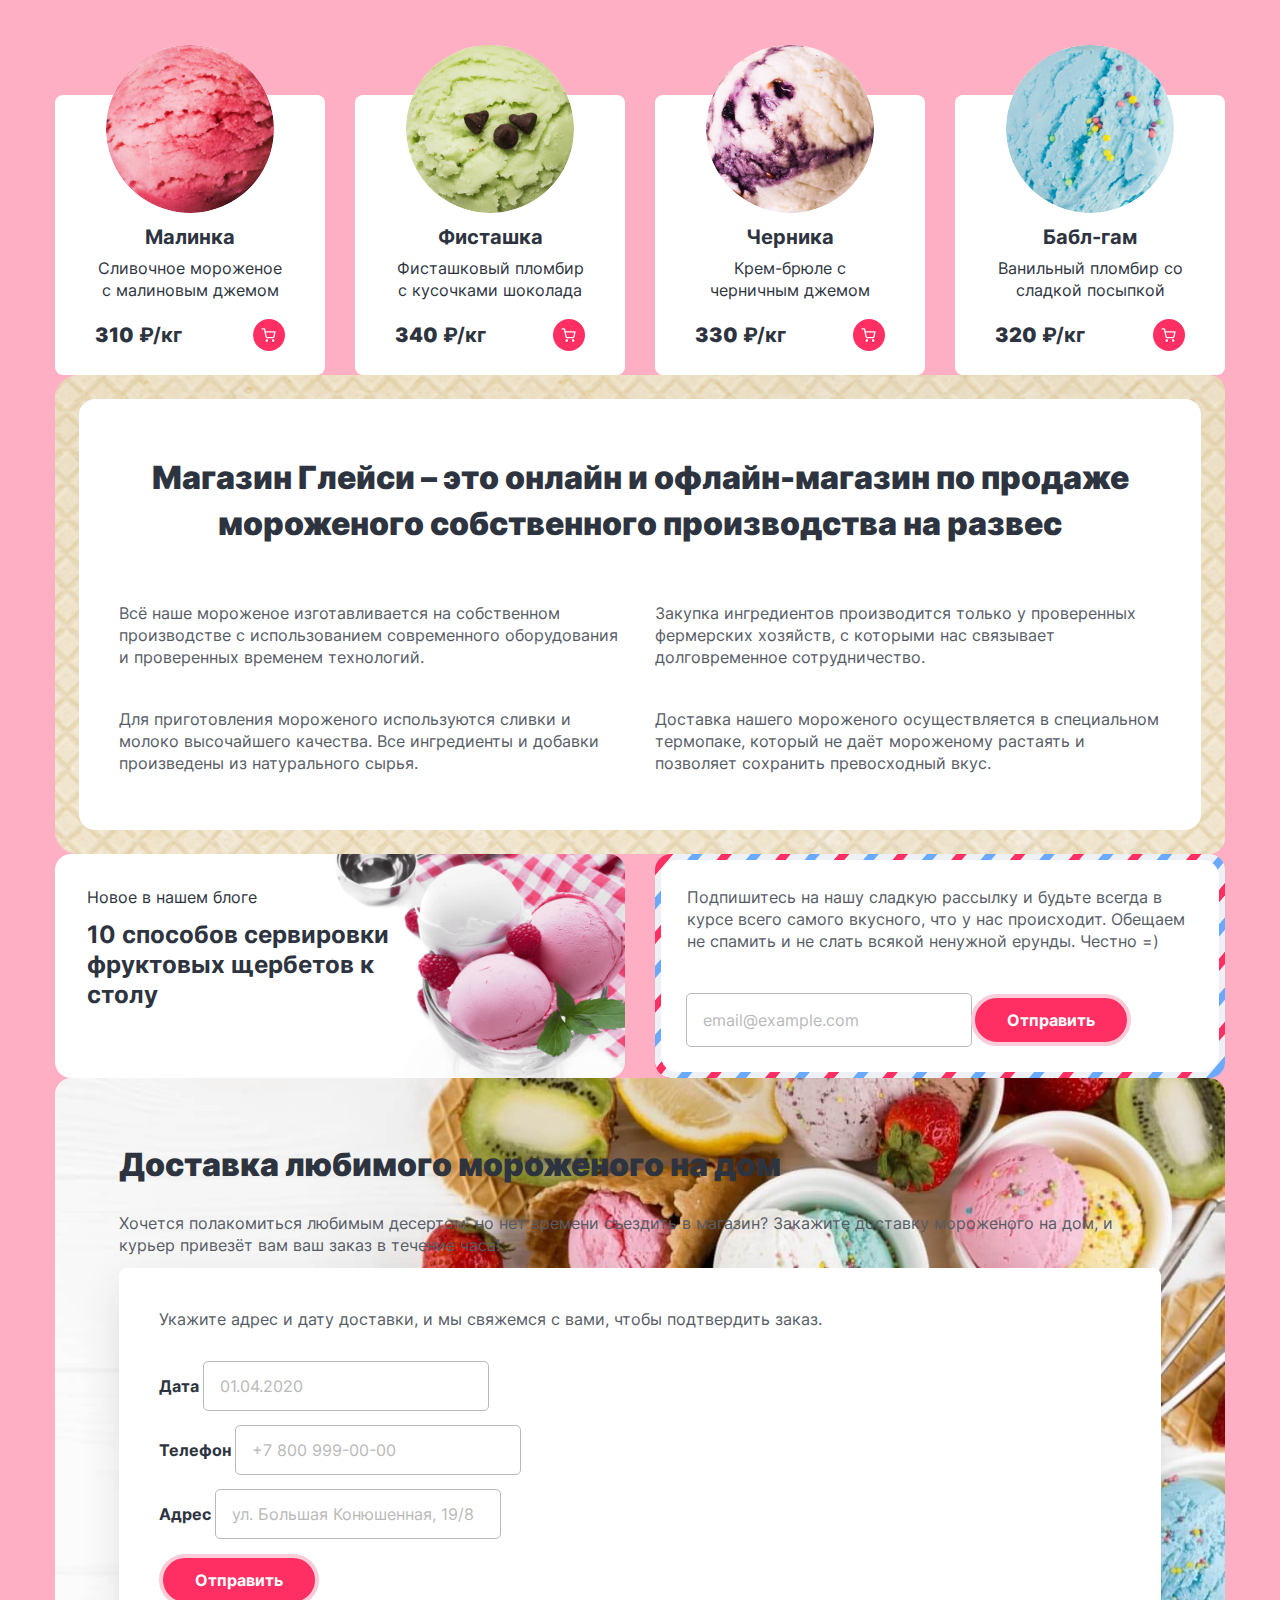
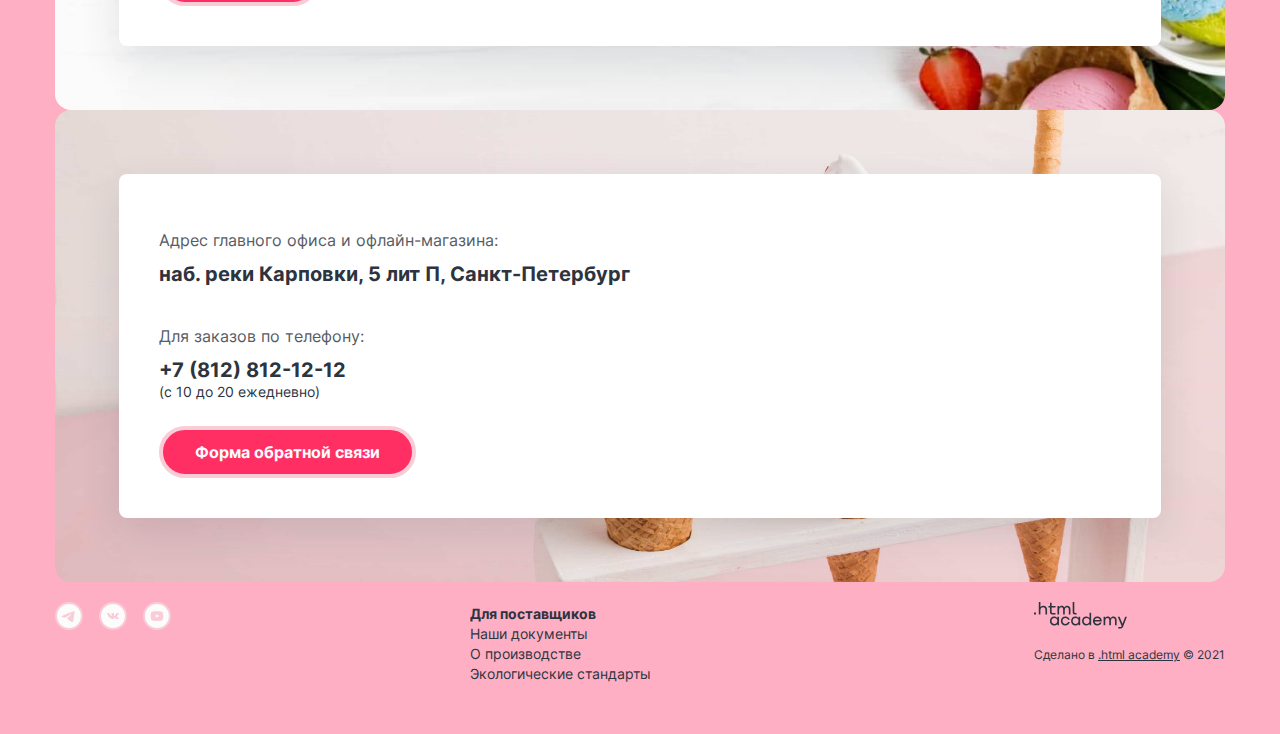
==== commit 42f0acc7: "Добавление сетки на флексах для главной страницы" ====
--- a/index.html
+++ b/index.html
@@ -9,6 +9,7 @@
   <link rel="stylesheet" href="styles/styles.css">
   <link rel="stylesheet" href="styles/fonts.css">
   <link rel="stylesheet" href="styles/butons.css">
+  <link rel="stylesheet" href="styles/grid.css">
   <link rel="stylesheet" href="styles/social.css">
   <link rel="stylesheet" href="styles/form.css">
   <link rel="stylesheet" href="styles/header.css">
@@ -27,14 +28,13 @@
   <div class="main-container">
     <header class="main-header">
       <nav class="navigation">
+        <a href="#" class="navigation-logo-link">
+          <span class="visually-hidden">Главная.</span>
+          <img class="navigation-logo-image" src="images/logo/glassy_shop.svg" width="137" height="56" alt="Логотип «Glassy Shop».">
+        </a>
+
         <ul class="navigation-list">
           <li class="navigation-item">
-            <a href="#" class="navigation-link navigation-link-menu">
-              <span class="visually-hidden">Главная.</span>
-              <img class="navigation-logo" src="images/logo/glassy_shop.svg" width="137" height="56" alt="Логотип «Glassy Shop».">
-            </a>
-          </li>
-          <li class="navigation-item">
             <a href="#" class="navigation-link navigation-link-menu button-header">Каталог</a>
           </li>
           <li class="navigation-item">
@@ -46,11 +46,11 @@
         </ul>
 
         <ul class="navigation-user">
+          <li class="navigation-user-item navigation-user-item-phone">
+            <a href="tel:+78005558628" class="navigation-user-link navigation-user-phone text-small-bold">+7 800 555-86-28</a>
+          </li>
           <li class="navigation-user-item">
-            <a href="tel:+78005558628" class="navigation-user-link navigation-user-phone text-small-bold">+7 800 555-86-28</a>
-          </li>
-          <li class="navigation-user-item">
-            <a href="#" class="navigation-user-link button-user">
+            <a href="#" class="navigation-user-link button-user button-user-search">
               <span class="visually-hidden">Поиск.</span>
               <svg class="navigation-link-image" width="16" height="16" viewBox="0 0 16 16" fill="none" xmlns="http://www.w3.org/2000/svg">
                 <path fill-rule="evenodd" clip-rule="evenodd" d="M2.66341 7.33008C2.66341 4.75275 4.75275 2.66341 7.33008 2.66341C9.90741 2.66341 11.9967 4.75275 11.9967 7.33008C11.9967 8.58735 11.4995 9.7285 10.691 10.5676C10.6682 10.5852 10.6462 10.6044 10.6253 10.6253C10.6044 10.6463 10.5852 10.6682 10.5676 10.6911C9.72847 11.4996 8.58734 11.9967 7.33008 11.9967C4.75275 11.9967 2.66341 9.90741 2.66341 7.33008ZM11.0752 12.018C10.0487 12.8391 8.74675 13.3301 7.33008 13.3301C4.01637 13.3301 1.33008 10.6438 1.33008 7.33008C1.33008 4.01637 4.01637 1.33008 7.33008 1.33008C10.6438 1.33008 13.3301 4.01637 13.3301 7.33008C13.3301 8.74676 12.8391 10.0488 12.018 11.0752L14.4681 13.5253C14.7285 13.7857 14.7285 14.2078 14.4681 14.4682C14.2078 14.7285 13.7857 14.7285 13.5253 14.4682L11.0752 12.018Z" fill="#2D3440"/>
@@ -179,7 +179,7 @@
       <section class="gifts">
         <h2 class="gifts-title title-big">Заказывайте мороженое и получайте подарки!</h2>
 
-        <ul class="gifts-list">
+        <ul class="gifts-list grid-two-columns">
           <li class="gifts-item">
             <article class="gifts-card gifts-card-raspberries">
               <h3 class="gifts-card-title title-medium">Малинка даром!</h3>
@@ -209,13 +209,16 @@
                 <img class="catalog-item-image" src="images/catalog/raspberry.jpg" width="168" height="168" alt="Розовое мороженое.">
               </a>
               <p class="catalog-item-text">Сливочное мороженое с малиновым джемом</p>
-              <p class="catalog-item-info"><b class="catalog-price">310</b> ₽/кг</p>
-              <button class="catalog-item-button button-cart">
-                <span class="visually-hidden">Добавить в корзину</span>
-                <svg class="catalog-item-button-image" width="16" height="16" viewBox="0 0 16 16" fill="none" xmlns="http://www.w3.org/2000/svg">
-                  <path fill-rule="evenodd" clip-rule="evenodd" d="M1.16667 1.25C0.798477 1.25 0.5 1.54848 0.5 1.91667C0.5 2.28486 0.798477 2.58333 1.16667 2.58333H2.93794L3.40537 4.91872C3.40821 4.93667 3.41176 4.95438 3.416 4.97182L4.38338 9.80515L4.3835 9.80571C4.46706 10.2257 4.69562 10.603 5.02921 10.8715C5.36111 11.1387 5.77595 11.2813 6.20183 11.2748H11.8225C12.2484 11.2813 12.6633 11.1387 12.9952 10.8715C13.3289 10.6029 13.5575 10.2254 13.641 9.80515L13.641 9.80515L13.642 9.80016L14.5691 4.93872C14.6063 4.74355 14.5545 4.54195 14.4279 4.38887C14.3012 4.23578 14.1129 4.14716 13.9142 4.14716H4.61072L4.1381 1.78583C4.07574 1.47426 3.80215 1.25 3.4844 1.25H1.16667ZM5.69098 9.54444L4.87759 5.4805H13.1084L12.3328 9.54736C12.31 9.65988 12.2485 9.7609 12.1591 9.83291C12.0691 9.90535 11.9565 9.94383 11.841 9.94162L11.841 9.94149H11.8282H6.19614V9.94137L6.18337 9.94162C6.06787 9.94383 5.95528 9.90535 5.8653 9.83291C5.77531 9.76048 5.71368 9.6587 5.69117 9.5454L5.69098 9.54444ZM4.55739 13.5054C4.55739 12.8175 5.1151 12.2597 5.80307 12.2597C6.49105 12.2597 7.04876 12.8175 7.04876 13.5054C7.04876 14.1934 6.49105 14.7511 5.80307 14.7511C5.1151 14.7511 4.55739 14.1934 4.55739 13.5054ZM10.9307 13.5054C10.9307 12.8175 11.4884 12.2597 12.1764 12.2597C12.8644 12.2597 13.4221 12.8175 13.4221 13.5054C13.4221 14.1934 12.8644 14.7511 12.1764 14.7511C11.4884 14.7511 10.9307 14.1934 10.9307 13.5054Z" fill="#2D3440"/>
-                </svg>
-              </button>
+
+              <div class="catalog-item-info-inner">
+                <p class="catalog-item-info title-small"><b class="catalog-price">310</b> ₽/кг</p>
+                <button class="catalog-item-button button-cart">
+                  <span class="visually-hidden">Добавить в корзину</span>
+                  <svg class="catalog-item-button-image" width="16" height="16" viewBox="0 0 16 16" fill="none" xmlns="http://www.w3.org/2000/svg">
+                    <path fill-rule="evenodd" clip-rule="evenodd" d="M1.16667 1.25C0.798477 1.25 0.5 1.54848 0.5 1.91667C0.5 2.28486 0.798477 2.58333 1.16667 2.58333H2.93794L3.40537 4.91872C3.40821 4.93667 3.41176 4.95438 3.416 4.97182L4.38338 9.80515L4.3835 9.80571C4.46706 10.2257 4.69562 10.603 5.02921 10.8715C5.36111 11.1387 5.77595 11.2813 6.20183 11.2748H11.8225C12.2484 11.2813 12.6633 11.1387 12.9952 10.8715C13.3289 10.6029 13.5575 10.2254 13.641 9.80515L13.641 9.80515L13.642 9.80016L14.5691 4.93872C14.6063 4.74355 14.5545 4.54195 14.4279 4.38887C14.3012 4.23578 14.1129 4.14716 13.9142 4.14716H4.61072L4.1381 1.78583C4.07574 1.47426 3.80215 1.25 3.4844 1.25H1.16667ZM5.69098 9.54444L4.87759 5.4805H13.1084L12.3328 9.54736C12.31 9.65988 12.2485 9.7609 12.1591 9.83291C12.0691 9.90535 11.9565 9.94383 11.841 9.94162L11.841 9.94149H11.8282H6.19614V9.94137L6.18337 9.94162C6.06787 9.94383 5.95528 9.90535 5.8653 9.83291C5.77531 9.76048 5.71368 9.6587 5.69117 9.5454L5.69098 9.54444ZM4.55739 13.5054C4.55739 12.8175 5.1151 12.2597 5.80307 12.2597C6.49105 12.2597 7.04876 12.8175 7.04876 13.5054C7.04876 14.1934 6.49105 14.7511 5.80307 14.7511C5.1151 14.7511 4.55739 14.1934 4.55739 13.5054ZM10.9307 13.5054C10.9307 12.8175 11.4884 12.2597 12.1764 12.2597C12.8644 12.2597 13.4221 12.8175 13.4221 13.5054C13.4221 14.1934 12.8644 14.7511 12.1764 14.7511C11.4884 14.7511 10.9307 14.1934 10.9307 13.5054Z" fill="#2D3440"/>
+                  </svg>
+                </button>
+            </div>
             </div>
           </li>
 
@@ -226,13 +229,16 @@
                 <img class="catalog-item-image" src="images/catalog/pistachio.jpg" width="168" height="168" alt="Зелёное мороженое с маленькимим кусочками печенья.">
               </a>
               <p class="catalog-item-text">Фисташковый пломбир с кусочками шоколада</p>
-              <p class="catalog-item-info"><b class="catalog-price">340</b> ₽/кг</p>
-              <button class="catalog-item-button button-cart">
-                <span class="visually-hidden">Добавить в корзину</span>
-                <svg class="catalog-item-button-image" width="16" height="16" viewBox="0 0 16 16" fill="none" xmlns="http://www.w3.org/2000/svg">
-                  <path fill-rule="evenodd" clip-rule="evenodd" d="M1.16667 1.25C0.798477 1.25 0.5 1.54848 0.5 1.91667C0.5 2.28486 0.798477 2.58333 1.16667 2.58333H2.93794L3.40537 4.91872C3.40821 4.93667 3.41176 4.95438 3.416 4.97182L4.38338 9.80515L4.3835 9.80571C4.46706 10.2257 4.69562 10.603 5.02921 10.8715C5.36111 11.1387 5.77595 11.2813 6.20183 11.2748H11.8225C12.2484 11.2813 12.6633 11.1387 12.9952 10.8715C13.3289 10.6029 13.5575 10.2254 13.641 9.80515L13.641 9.80515L13.642 9.80016L14.5691 4.93872C14.6063 4.74355 14.5545 4.54195 14.4279 4.38887C14.3012 4.23578 14.1129 4.14716 13.9142 4.14716H4.61072L4.1381 1.78583C4.07574 1.47426 3.80215 1.25 3.4844 1.25H1.16667ZM5.69098 9.54444L4.87759 5.4805H13.1084L12.3328 9.54736C12.31 9.65988 12.2485 9.7609 12.1591 9.83291C12.0691 9.90535 11.9565 9.94383 11.841 9.94162L11.841 9.94149H11.8282H6.19614V9.94137L6.18337 9.94162C6.06787 9.94383 5.95528 9.90535 5.8653 9.83291C5.77531 9.76048 5.71368 9.6587 5.69117 9.5454L5.69098 9.54444ZM4.55739 13.5054C4.55739 12.8175 5.1151 12.2597 5.80307 12.2597C6.49105 12.2597 7.04876 12.8175 7.04876 13.5054C7.04876 14.1934 6.49105 14.7511 5.80307 14.7511C5.1151 14.7511 4.55739 14.1934 4.55739 13.5054ZM10.9307 13.5054C10.9307 12.8175 11.4884 12.2597 12.1764 12.2597C12.8644 12.2597 13.4221 12.8175 13.4221 13.5054C13.4221 14.1934 12.8644 14.7511 12.1764 14.7511C11.4884 14.7511 10.9307 14.1934 10.9307 13.5054Z" fill="#2D3440"/>
-                </svg>
-              </button>
+
+              <div class="catalog-item-info-inner">
+                <p class="catalog-item-info title-small"><b class="catalog-price">340</b> ₽/кг</p>
+                <button class="catalog-item-button button-cart">
+                  <span class="visually-hidden">Добавить в корзину</span>
+                  <svg class="catalog-item-button-image" width="16" height="16" viewBox="0 0 16 16" fill="none" xmlns="http://www.w3.org/2000/svg">
+                    <path fill-rule="evenodd" clip-rule="evenodd" d="M1.16667 1.25C0.798477 1.25 0.5 1.54848 0.5 1.91667C0.5 2.28486 0.798477 2.58333 1.16667 2.58333H2.93794L3.40537 4.91872C3.40821 4.93667 3.41176 4.95438 3.416 4.97182L4.38338 9.80515L4.3835 9.80571C4.46706 10.2257 4.69562 10.603 5.02921 10.8715C5.36111 11.1387 5.77595 11.2813 6.20183 11.2748H11.8225C12.2484 11.2813 12.6633 11.1387 12.9952 10.8715C13.3289 10.6029 13.5575 10.2254 13.641 9.80515L13.641 9.80515L13.642 9.80016L14.5691 4.93872C14.6063 4.74355 14.5545 4.54195 14.4279 4.38887C14.3012 4.23578 14.1129 4.14716 13.9142 4.14716H4.61072L4.1381 1.78583C4.07574 1.47426 3.80215 1.25 3.4844 1.25H1.16667ZM5.69098 9.54444L4.87759 5.4805H13.1084L12.3328 9.54736C12.31 9.65988 12.2485 9.7609 12.1591 9.83291C12.0691 9.90535 11.9565 9.94383 11.841 9.94162L11.841 9.94149H11.8282H6.19614V9.94137L6.18337 9.94162C6.06787 9.94383 5.95528 9.90535 5.8653 9.83291C5.77531 9.76048 5.71368 9.6587 5.69117 9.5454L5.69098 9.54444ZM4.55739 13.5054C4.55739 12.8175 5.1151 12.2597 5.80307 12.2597C6.49105 12.2597 7.04876 12.8175 7.04876 13.5054C7.04876 14.1934 6.49105 14.7511 5.80307 14.7511C5.1151 14.7511 4.55739 14.1934 4.55739 13.5054ZM10.9307 13.5054C10.9307 12.8175 11.4884 12.2597 12.1764 12.2597C12.8644 12.2597 13.4221 12.8175 13.4221 13.5054C13.4221 14.1934 12.8644 14.7511 12.1764 14.7511C11.4884 14.7511 10.9307 14.1934 10.9307 13.5054Z" fill="#2D3440"/>
+                  </svg>
+                </button>
+               </div>
             </div>
           </li>
 
@@ -243,13 +249,16 @@
                 <img class="catalog-item-image" src="images/catalog/blueberry.jpg" width="168" height="168" alt="Бело-фиолетовое мороженое с небольшим количеством варенья.">
               </a>
               <p class="catalog-item-text">Крем-брюле с черничным джемом</p>
-              <p class="catalog-item-info"><b class="catalog-price">330</b> ₽/кг</p>
-              <button class="catalog-item-button button-cart">
-                <span class="visually-hidden">Добавить в корзину</span>
-                <svg class="catalog-item-button-image" width="16" height="16" viewBox="0 0 16 16" fill="none" xmlns="http://www.w3.org/2000/svg">
-                  <path fill-rule="evenodd" clip-rule="evenodd" d="M1.16667 1.25C0.798477 1.25 0.5 1.54848 0.5 1.91667C0.5 2.28486 0.798477 2.58333 1.16667 2.58333H2.93794L3.40537 4.91872C3.40821 4.93667 3.41176 4.95438 3.416 4.97182L4.38338 9.80515L4.3835 9.80571C4.46706 10.2257 4.69562 10.603 5.02921 10.8715C5.36111 11.1387 5.77595 11.2813 6.20183 11.2748H11.8225C12.2484 11.2813 12.6633 11.1387 12.9952 10.8715C13.3289 10.6029 13.5575 10.2254 13.641 9.80515L13.641 9.80515L13.642 9.80016L14.5691 4.93872C14.6063 4.74355 14.5545 4.54195 14.4279 4.38887C14.3012 4.23578 14.1129 4.14716 13.9142 4.14716H4.61072L4.1381 1.78583C4.07574 1.47426 3.80215 1.25 3.4844 1.25H1.16667ZM5.69098 9.54444L4.87759 5.4805H13.1084L12.3328 9.54736C12.31 9.65988 12.2485 9.7609 12.1591 9.83291C12.0691 9.90535 11.9565 9.94383 11.841 9.94162L11.841 9.94149H11.8282H6.19614V9.94137L6.18337 9.94162C6.06787 9.94383 5.95528 9.90535 5.8653 9.83291C5.77531 9.76048 5.71368 9.6587 5.69117 9.5454L5.69098 9.54444ZM4.55739 13.5054C4.55739 12.8175 5.1151 12.2597 5.80307 12.2597C6.49105 12.2597 7.04876 12.8175 7.04876 13.5054C7.04876 14.1934 6.49105 14.7511 5.80307 14.7511C5.1151 14.7511 4.55739 14.1934 4.55739 13.5054ZM10.9307 13.5054C10.9307 12.8175 11.4884 12.2597 12.1764 12.2597C12.8644 12.2597 13.4221 12.8175 13.4221 13.5054C13.4221 14.1934 12.8644 14.7511 12.1764 14.7511C11.4884 14.7511 10.9307 14.1934 10.9307 13.5054Z" fill="#2D3440"/>
-                </svg>
-              </button>
+
+              <div class="catalog-item-info-inner">
+                <p class="catalog-item-info title-small"><b class="catalog-price">330</b> ₽/кг</p>
+                <button class="catalog-item-button button-cart">
+                  <span class="visually-hidden">Добавить в корзину</span>
+                  <svg class="catalog-item-button-image" width="16" height="16" viewBox="0 0 16 16" fill="none" xmlns="http://www.w3.org/2000/svg">
+                    <path fill-rule="evenodd" clip-rule="evenodd" d="M1.16667 1.25C0.798477 1.25 0.5 1.54848 0.5 1.91667C0.5 2.28486 0.798477 2.58333 1.16667 2.58333H2.93794L3.40537 4.91872C3.40821 4.93667 3.41176 4.95438 3.416 4.97182L4.38338 9.80515L4.3835 9.80571C4.46706 10.2257 4.69562 10.603 5.02921 10.8715C5.36111 11.1387 5.77595 11.2813 6.20183 11.2748H11.8225C12.2484 11.2813 12.6633 11.1387 12.9952 10.8715C13.3289 10.6029 13.5575 10.2254 13.641 9.80515L13.641 9.80515L13.642 9.80016L14.5691 4.93872C14.6063 4.74355 14.5545 4.54195 14.4279 4.38887C14.3012 4.23578 14.1129 4.14716 13.9142 4.14716H4.61072L4.1381 1.78583C4.07574 1.47426 3.80215 1.25 3.4844 1.25H1.16667ZM5.69098 9.54444L4.87759 5.4805H13.1084L12.3328 9.54736C12.31 9.65988 12.2485 9.7609 12.1591 9.83291C12.0691 9.90535 11.9565 9.94383 11.841 9.94162L11.841 9.94149H11.8282H6.19614V9.94137L6.18337 9.94162C6.06787 9.94383 5.95528 9.90535 5.8653 9.83291C5.77531 9.76048 5.71368 9.6587 5.69117 9.5454L5.69098 9.54444ZM4.55739 13.5054C4.55739 12.8175 5.1151 12.2597 5.80307 12.2597C6.49105 12.2597 7.04876 12.8175 7.04876 13.5054C7.04876 14.1934 6.49105 14.7511 5.80307 14.7511C5.1151 14.7511 4.55739 14.1934 4.55739 13.5054ZM10.9307 13.5054C10.9307 12.8175 11.4884 12.2597 12.1764 12.2597C12.8644 12.2597 13.4221 12.8175 13.4221 13.5054C13.4221 14.1934 12.8644 14.7511 12.1764 14.7511C11.4884 14.7511 10.9307 14.1934 10.9307 13.5054Z" fill="#2D3440"/>
+                  </svg>
+                </button>
+              </div>
             </div>
           </li>
 
@@ -260,13 +269,16 @@
                 <img class="catalog-item-image" src="images/catalog/bubblegum.jpg" width="168" height="168" alt="Голубое мороженое с разноцветной присыпкой.">
               </a>
               <p class="catalog-item-text">Ванильный пломбир со сладкой посыпкой</p>
-              <p class="catalog-item-info"><b class="catalog-price">320</b> ₽/кг</p>
-              <button class="catalog-item-button button-cart">
-                <span class="visually-hidden">Добавить в корзину</span>
-                <svg class="catalog-item-button-image" width="16" height="16" viewBox="0 0 16 16" fill="none" xmlns="http://www.w3.org/2000/svg">
-                  <path fill-rule="evenodd" clip-rule="evenodd" d="M1.16667 1.25C0.798477 1.25 0.5 1.54848 0.5 1.91667C0.5 2.28486 0.798477 2.58333 1.16667 2.58333H2.93794L3.40537 4.91872C3.40821 4.93667 3.41176 4.95438 3.416 4.97182L4.38338 9.80515L4.3835 9.80571C4.46706 10.2257 4.69562 10.603 5.02921 10.8715C5.36111 11.1387 5.77595 11.2813 6.20183 11.2748H11.8225C12.2484 11.2813 12.6633 11.1387 12.9952 10.8715C13.3289 10.6029 13.5575 10.2254 13.641 9.80515L13.641 9.80515L13.642 9.80016L14.5691 4.93872C14.6063 4.74355 14.5545 4.54195 14.4279 4.38887C14.3012 4.23578 14.1129 4.14716 13.9142 4.14716H4.61072L4.1381 1.78583C4.07574 1.47426 3.80215 1.25 3.4844 1.25H1.16667ZM5.69098 9.54444L4.87759 5.4805H13.1084L12.3328 9.54736C12.31 9.65988 12.2485 9.7609 12.1591 9.83291C12.0691 9.90535 11.9565 9.94383 11.841 9.94162L11.841 9.94149H11.8282H6.19614V9.94137L6.18337 9.94162C6.06787 9.94383 5.95528 9.90535 5.8653 9.83291C5.77531 9.76048 5.71368 9.6587 5.69117 9.5454L5.69098 9.54444ZM4.55739 13.5054C4.55739 12.8175 5.1151 12.2597 5.80307 12.2597C6.49105 12.2597 7.04876 12.8175 7.04876 13.5054C7.04876 14.1934 6.49105 14.7511 5.80307 14.7511C5.1151 14.7511 4.55739 14.1934 4.55739 13.5054ZM10.9307 13.5054C10.9307 12.8175 11.4884 12.2597 12.1764 12.2597C12.8644 12.2597 13.4221 12.8175 13.4221 13.5054C13.4221 14.1934 12.8644 14.7511 12.1764 14.7511C11.4884 14.7511 10.9307 14.1934 10.9307 13.5054Z" fill="#2D3440"/>
-                </svg>
-              </button>
+
+              <div class="catalog-item-info-inner">
+                <p class="catalog-item-info title-small"><b class="catalog-price">320</b> ₽/кг</p>
+                <button class="catalog-item-button button-cart">
+                  <span class="visually-hidden">Добавить в корзину</span>
+                  <svg class="catalog-item-button-image" width="16" height="16" viewBox="0 0 16 16" fill="none" xmlns="http://www.w3.org/2000/svg">
+                    <path fill-rule="evenodd" clip-rule="evenodd" d="M1.16667 1.25C0.798477 1.25 0.5 1.54848 0.5 1.91667C0.5 2.28486 0.798477 2.58333 1.16667 2.58333H2.93794L3.40537 4.91872C3.40821 4.93667 3.41176 4.95438 3.416 4.97182L4.38338 9.80515L4.3835 9.80571C4.46706 10.2257 4.69562 10.603 5.02921 10.8715C5.36111 11.1387 5.77595 11.2813 6.20183 11.2748H11.8225C12.2484 11.2813 12.6633 11.1387 12.9952 10.8715C13.3289 10.6029 13.5575 10.2254 13.641 9.80515L13.641 9.80515L13.642 9.80016L14.5691 4.93872C14.6063 4.74355 14.5545 4.54195 14.4279 4.38887C14.3012 4.23578 14.1129 4.14716 13.9142 4.14716H4.61072L4.1381 1.78583C4.07574 1.47426 3.80215 1.25 3.4844 1.25H1.16667ZM5.69098 9.54444L4.87759 5.4805H13.1084L12.3328 9.54736C12.31 9.65988 12.2485 9.7609 12.1591 9.83291C12.0691 9.90535 11.9565 9.94383 11.841 9.94162L11.841 9.94149H11.8282H6.19614V9.94137L6.18337 9.94162C6.06787 9.94383 5.95528 9.90535 5.8653 9.83291C5.77531 9.76048 5.71368 9.6587 5.69117 9.5454L5.69098 9.54444ZM4.55739 13.5054C4.55739 12.8175 5.1151 12.2597 5.80307 12.2597C6.49105 12.2597 7.04876 12.8175 7.04876 13.5054C7.04876 14.1934 6.49105 14.7511 5.80307 14.7511C5.1151 14.7511 4.55739 14.1934 4.55739 13.5054ZM10.9307 13.5054C10.9307 12.8175 11.4884 12.2597 12.1764 12.2597C12.8644 12.2597 13.4221 12.8175 13.4221 13.5054C13.4221 14.1934 12.8644 14.7511 12.1764 14.7511C11.4884 14.7511 10.9307 14.1934 10.9307 13.5054Z" fill="#2D3440"/>
+                  </svg>
+                </button>
+              </div>
             </div>
           </li>
         </ul>
@@ -277,7 +289,7 @@
           <h2 class="visually-hidden">Преимущества.</h2>
           <p class="advantages-title title-big">Магазин Глейси – это онлайн и офлайн-магазин по продаже мороженого собственного производства на развес</p>
 
-          <ul class="advantages-list">
+          <ul class="advantages-list grid-two-columns">
             <li class="advantages-item">Всё наше мороженое изготавливается на собственном производстве с использованием современного оборудования и проверенных временем технологий.</li>
             <li class="advantages-item">Закупка ингредиентов производится только у проверенных фермерских хозяйств, с которыми нас связывает долговременное сотрудничество.</li>
             <li class="advantages-item">Для приготовления мороженого используются сливки и молоко высочайшего качества. Все ингредиенты и добавки произведены из натурального сырья.</li>
@@ -286,25 +298,27 @@
         </div>
       </section>
 
-      <article class="news">
-        <a class="news-link" href="#">
-          <h2 class="news-title title-medium">10 способов сервировки фруктовых щербетов к столу</h2>
-          <span class="news-subtitle">Новое в нашем блоге</span>
-        </a>
-      </article>
-
-      <section class="subscribe">
-        <h2 class="visually-hidden">Подписка.</h2>
-
-        <div class="subscribe-inner">
-          <p class="subscribe-text">Подпишитесь на нашу сладкую рассылку и будьте всегда в курсе всего самого вкусного, что у нас происходит. Обещаем не спамить и не слать всякой ненужной ерунды. Честно =)</p>
-
-          <form class="subscribe-form" action="https://echo.htmlacademy.ru/" method="post">
-            <input class="subscribe-email input-main" type="email" name="subscribe-email" placeholder="email@example.com" required>
-            <button class="subscribe-button button-acent" type="submit">Отправить</button>
-          </form>
+      <div class="grid-two-columns">
+        <article class="news">
+          <a class="news-link" href="#">
+            <h2 class="news-title title-medium">10 способов сервировки фруктовых щербетов к столу</h2>
+            <span class="news-subtitle">Новое в нашем блоге</span>
+          </a>
+        </article>
+
+        <section class="subscribe">
+          <h2 class="visually-hidden">Подписка.</h2>
+
+          <div class="subscribe-inner">
+            <p class="subscribe-text">Подпишитесь на нашу сладкую рассылку и будьте всегда в курсе всего самого вкусного, что у нас происходит. Обещаем не спамить и не слать всякой ненужной ерунды. Честно =)</p>
+
+            <form class="subscribe-form" action="https://echo.htmlacademy.ru/" method="post">
+              <input class="subscribe-email input-main" type="email" name="subscribe-email" placeholder="email@example.com" required>
+              <button class="subscribe-button button-acent" type="submit">Отправить</button>
+            </form>
+          </div>
+        </section>
       </div>
-      </section>
 
       <section class="delivery">
         <h2 class="visually-hidden">Доставка.</h2>
--- a/styles/butons.css
+++ b/styles/butons.css
@@ -82,12 +82,12 @@
 .button-user {
   display: flex;
   align-items: center;
-  padding: 8px 16px;
+  padding: 6px 16px;
 
   font-family: "Inter", "Arial", sans-serif;
   font-style: normal;
   font-weight: 400;
-  font-size: 16px;
+  font-size: 14px;
   line-height: 20px;
   text-decoration: none;
   color: var(--main-extra-dark);
@@ -101,7 +101,7 @@
 
 .button-user svg {
   order: -1;
-  margin-right: 8px;
+  margin-right: 6px;
 }
 
 .button-user path {
--- a/styles/grid.css
+++ b/styles/grid.css
@@ -0,0 +1,13 @@
+.grid-two-columns {
+  display: grid;
+  grid-template-columns: repeat(2, 1fr);
+  grid-auto-flow: dense;
+  gap: 30px;
+}
+
+.grid-two-advantages-columns {
+  display: grid;
+  grid-template-columns: repeat(2, 1fr);
+  grid-auto-flow: dense;
+  gap: 40px 30px;
+}
--- a/styles/social.css
+++ b/styles/social.css
@@ -1,4 +1,21 @@
 /* Social */
+.social-list {
+  margin: 0;
+  padding: 0;
+  display: flex;
+  flex-wrap: wrap;
+
+  list-style: none;
+}
+
+.social-item {
+  margin-bottom: 16px;
+}
+
+.social-item:not(:last-child) {
+  margin-right: 16px;
+}
+
 .social-link {
   display: flex;
   justify-content: center;
--- a/styles/header.css
+++ b/styles/header.css
@@ -3,3 +3,75 @@
   text-decoration: none;
   color: var(--main-extra-dark);
 }
+
+.navigation {
+  padding: 24px 0;
+
+  display: flex;
+}
+
+.navigation-logo-link {
+  width: 137px;
+  margin-right: 16px;
+  align-self: start;
+}
+
+.navigation-logo-image {
+  display: block;
+}
+
+.navigation-list {
+  width: 500px;
+  margin: 0;
+  margin-right: 16px;
+  padding: 0;
+  padding-top: 10px;
+
+  display: flex;
+  flex-wrap: wrap;
+  align-content: start;
+
+  list-style: none;
+}
+
+.navigation-link {
+  display: block;
+  height: 100%;
+}
+
+.navigation-user {
+  width: 480px;
+  margin: 0;
+  margin-left: auto;
+  padding: 0;
+  padding-top: 12px;
+
+  display: flex;
+  flex-wrap: wrap;
+  justify-content: flex-end;
+  align-content: start;
+
+  list-style: none;
+}
+
+.navigation-user-item {
+  margin-bottom: 16px;
+  display: flex;
+  align-items: center;
+}
+
+.navigation-user-item:not(:last-child) {
+  margin-right: 16px;
+}
+
+.button-user-search {
+  padding: 8px;
+}
+
+.button-user-search svg {
+  margin-right: 0;
+}
+
+.navigation-user-number {
+  font-weight: 400;
+}
--- a/styles/galley.css
+++ b/styles/galley.css
@@ -93,7 +93,22 @@
 }
 
 /* Slider Buttons */
+.slider-description-button {
+  display: inline-block;
+}
 
 /* Slider Pagination */
+.slider-pagination-list {
+  margin: 0;
+  padding: 0;
+  display: flex;
+  flex-wrap: wrap;
+
+  list-style: none;
+}
+
+.slider-pagination-item:not(:last-child) {
+  margin-right: 8px;
+}
 
 /* Slider Social */
--- a/styles/gifts.css
+++ b/styles/gifts.css
@@ -10,17 +10,27 @@
 }
 
 /* Gift Article */
+.gifts-list {
+  margin: 0;
+  padding: 0;
+  list-style: none;
+}
+
 .gifts-card {
+  display: flex;
+  flex-direction: column;
+
+  height: 100%;
   min-height: 268px;
   padding: 36px;
-  padding-right: 200px;
+  padding-right: 240px;
 
   color: var(--main-extra-dark);
 
   border-radius: 16px;
   background-color: var(--secondary-neutral);
   background-repeat: no-repeat;
-  background-position: top 26px right 20px;
+  background-position: top 20px right 20px;
   background-size: 219px auto;
 }
 
@@ -30,7 +40,7 @@
 
 .gifts-card-marshmallow {
   background-image: url("../images/background/gift-marshmallow.png");
-  background-position: top 26px right -20px;
+  background-position: top 20px right -20px;
 }
 
 /* Gift Title */
@@ -43,7 +53,7 @@
 }
 
 /* Gift Text */
-.gits-card-text {
+.gifts-card-text {
   margin: 0;
 }
 
@@ -53,5 +63,6 @@
 
 /* Gift Button */
 .gift-card-link {
-  display: block;
+  margin-top: auto;
+  align-self: start;
 }
--- a/styles/catalog.css
+++ b/styles/catalog.css
@@ -18,6 +18,11 @@
 
 /* Catalog List */
 .catalog-list {
+  display: grid;
+  grid-template-columns: repeat(4, 1fr);
+  grid-auto-flow: dense;
+  gap: 20px 30px;
+
   margin: 0;
   padding: 0;
 
@@ -32,12 +37,12 @@
   padding-top: 70px;
 }
 
-.catalog-item:not(:last-child) {
-  margin-right: 30px;
-}
-
 .catalog-item-inner {
   position: relative;
+
+  display: flex;
+  flex-direction: column;
+
   min-height: 280px;
   height: 100%;
   padding: 130px 40px 24px;
@@ -73,3 +78,21 @@
   margin: 0;
   margin-bottom: 16px;
 }
+
+.catalog-item-info-inner {
+  display: flex;
+  justify-content: space-between;
+  align-items: center;
+  margin-top: auto;
+}
+
+.catalog-item-info {
+  margin: 0;
+  margin-right: 20px;
+
+  text-align: left;
+}
+
+.catalog-item-button {
+  width: 32px;
+}
--- a/styles/advantages.css
+++ b/styles/advantages.css
@@ -24,3 +24,13 @@
   text-align: center;
   color: var(--main-extra-dark);
 }
+
+/* Advantages List */
+.advantages-list {
+  gap: 40px 30px;
+
+  margin: 0;
+  padding: 0;
+
+  list-style: none;
+}
--- a/styles/news.css
+++ b/styles/news.css
@@ -9,7 +9,7 @@
   background-image: url("../images/background/news-01.png");
   background-repeat: no-repeat;
   background-size: cover;
-  background-position: center;
+  background-position: right -50px center;
   border-radius: 16px;
 }
 
--- a/styles/subscribe.css
+++ b/styles/subscribe.css
@@ -23,3 +23,7 @@
 .subscribe-text:not(:last-child) {
   margin-bottom: 42px;
 }
+
+.subscribe-form {
+  display: flex;
+}
--- a/styles/contacts.css
+++ b/styles/contacts.css
@@ -12,6 +12,9 @@
 
 .contacts-inner {
   padding: 40px;
+
+  display: flex;
+  flex-direction: column;
 
   background-color: var(--main);
   border-radius: 8px;
@@ -44,3 +47,8 @@
 .contacts-time {
   display: block;
 }
+
+.contacts-button {
+  align-self: flex-start;
+  margin-top: auto;
+}
--- a/styles/footer.css
+++ b/styles/footer.css
@@ -1,8 +1,32 @@
+/* Main Footer */
+.main-footer {
+  padding: 20px 0 50px;
+
+  display: flex;
+  flex-wrap: wrap;
+  justify-content: space-between;
+  align-items: flex-start;
+}
+
 /* Footer Social */
+.footer-social {
+  width: 200px;
+  margin-right: 20px;
+}
 
 /* Footer Info */
 .footer-info {
+  min-width: 350px;
+  margin-right: 20px;
+
   color: var(--main-extra-dark);
+}
+
+.footer-info-list {
+  margin: 0;
+  padding: 0;
+
+  list-style: none;
 }
 
 .footer-info-link {
@@ -17,6 +41,7 @@
 
 .footer-copyright-link {
   margin-bottom: 14px;
+  display: inline-block;
 
   color: var(--main-extra-dark);
 }
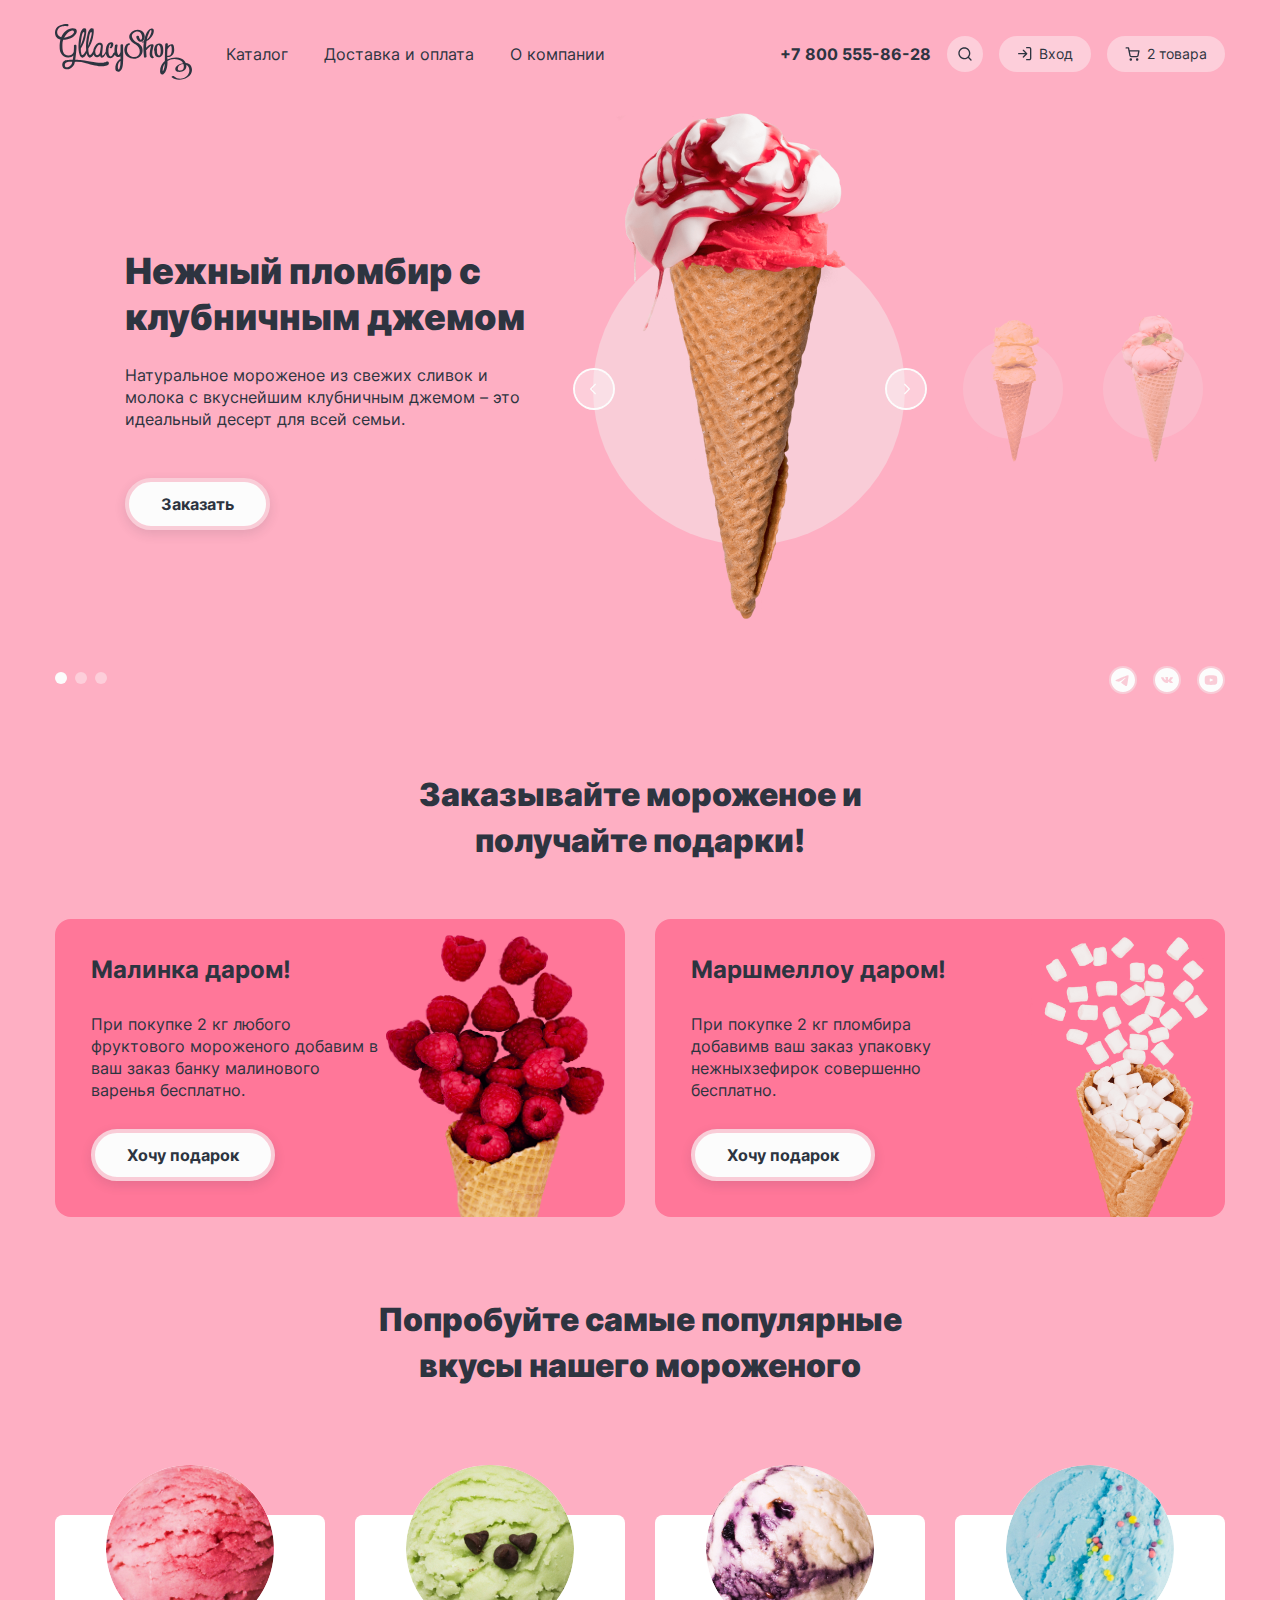
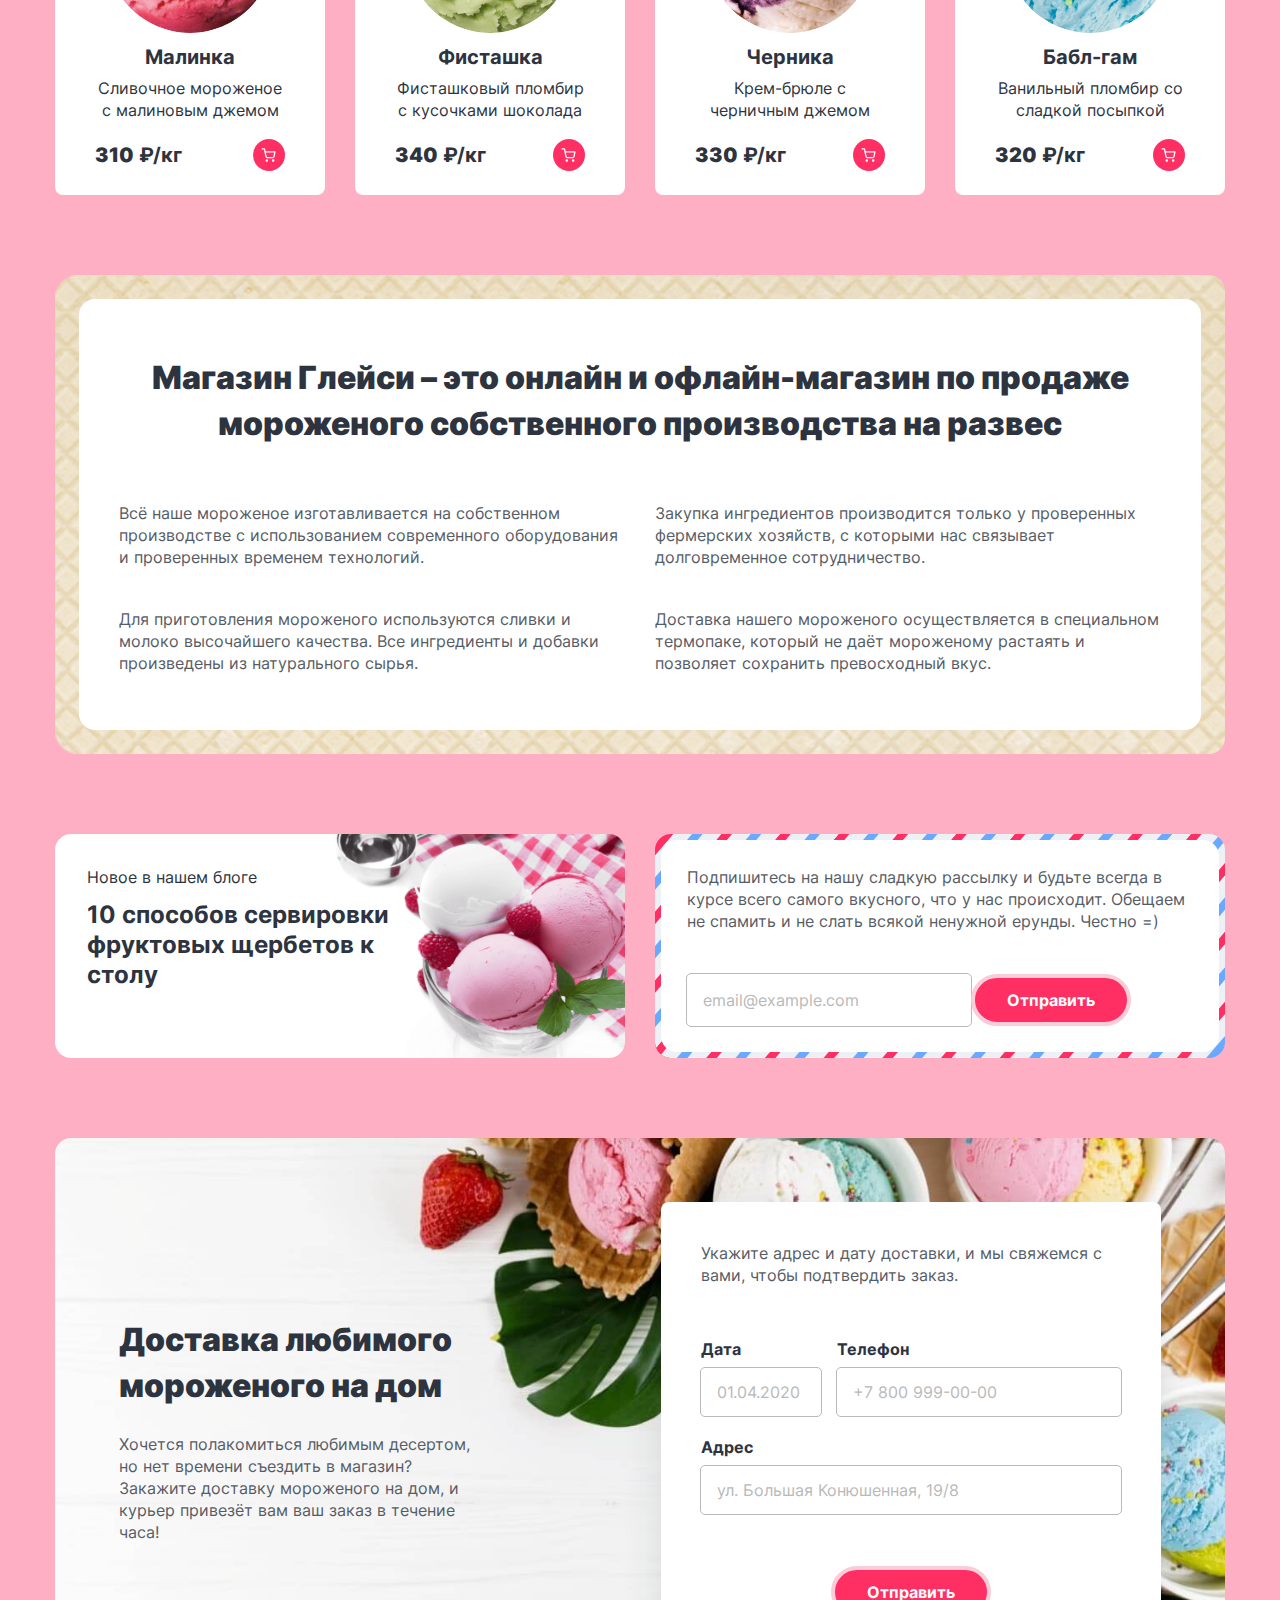
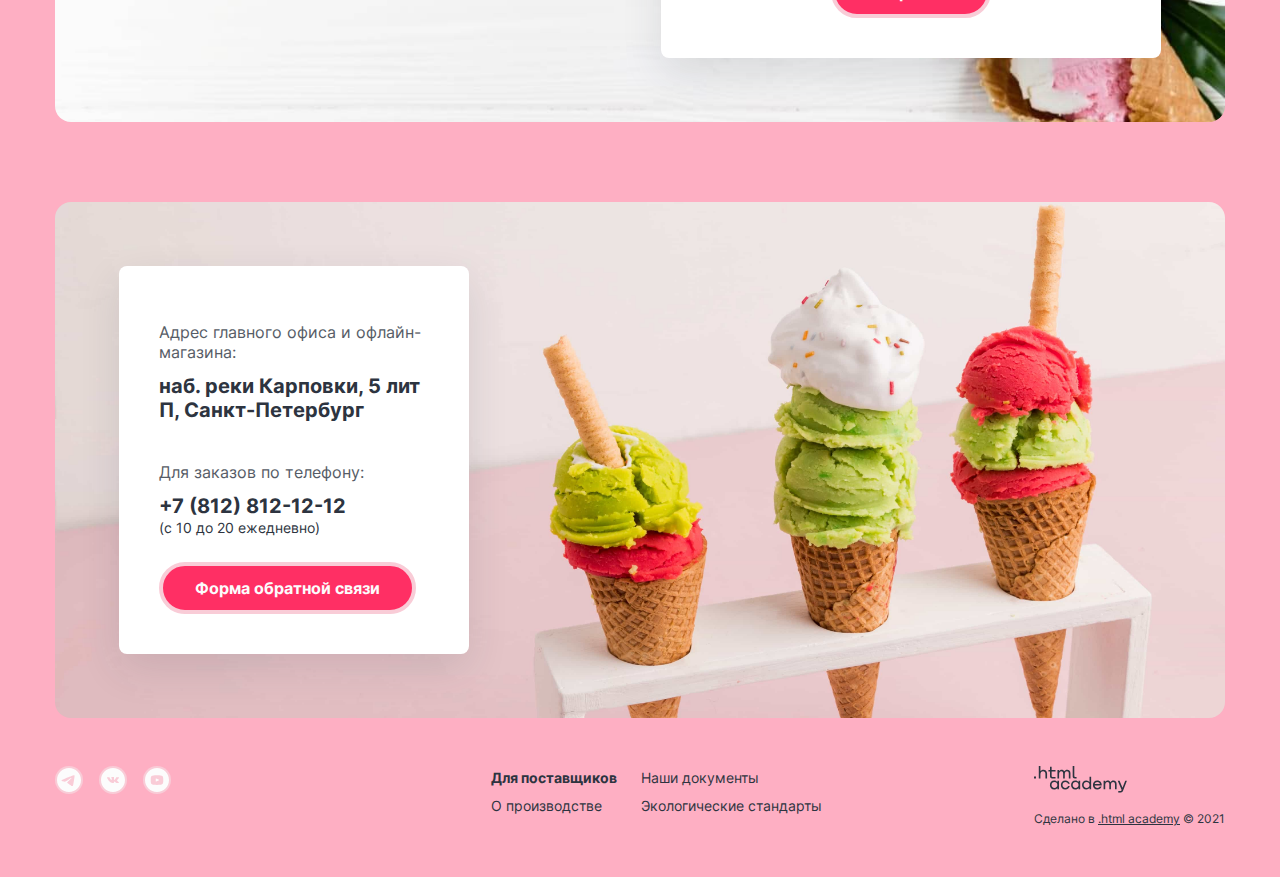
==== commit 5039bb99: "Добавление сетки на гридах для главной страницы" ====
--- a/index.html
+++ b/index.html
@@ -114,19 +114,21 @@
           </li>
         </ol>
 
-        <button class="slider-button slider-button-prev button-slider-control" type="button">
-          <span class="visually-hidden">Предыдущее морженое.</span>
-          <svg class="slider-button-image" width="16" height="16" viewBox="0 0 16 16" fill="none" xmlns="http://www.w3.org/2000/svg">
-            <path fill-rule="evenodd" clip-rule="evenodd" d="M9.8033 3.80515C10.063 3.54545 10.063 3.12439 9.8033 2.8647C9.54361 2.605 9.12255 2.605 8.86285 2.8647L4.19477 7.53277C3.93593 7.79162 3.93508 8.21075 4.19221 8.47065C4.19338 8.47183 4.19454 8.47301 4.19572 8.47418L8.8638 13.1423C9.12349 13.402 9.54455 13.402 9.80425 13.1423C10.0639 12.8826 10.0639 12.4615 9.80425 12.2018L5.60545 8.00301L9.8033 3.80515Z" fill="#2D3440"/>
-          </svg>
-        </button>
-
-        <button class="slider-button slider-button-next button-slider-control" type="button">
-          <span class="visually-hidden">Следущее мороженое.</span>
-          <svg class="slider-button-image" width="16" height="16" viewBox="0 0 16 16" fill="none" xmlns="http://www.w3.org/2000/svg">
-            <path fill-rule="evenodd" clip-rule="evenodd" d="M7.13526 2.8647C6.87557 2.605 6.45451 2.605 6.19481 2.8647C5.93511 3.12439 5.93511 3.54545 6.19481 3.80515L10.3961 8.00643L6.19477 12.2077C5.93508 12.4674 5.93508 12.8885 6.19477 13.1482C6.45447 13.4079 6.87553 13.4079 7.13523 13.1482L11.804 8.47944C11.8049 8.47852 11.8058 8.47759 11.8068 8.47666C12.0665 8.21696 12.0665 7.79591 11.8068 7.53621L7.13526 2.8647Z" fill="#2D3440"/>
-          </svg>
-        </button>
+        <div class="slider-buttons">
+          <button class="slider-button slider-button-prev button-slider-control" type="button">
+            <span class="visually-hidden">Предыдущее морженое.</span>
+            <svg class="slider-button-image" width="16" height="16" viewBox="0 0 16 16" fill="none" xmlns="http://www.w3.org/2000/svg">
+              <path fill-rule="evenodd" clip-rule="evenodd" d="M9.8033 3.80515C10.063 3.54545 10.063 3.12439 9.8033 2.8647C9.54361 2.605 9.12255 2.605 8.86285 2.8647L4.19477 7.53277C3.93593 7.79162 3.93508 8.21075 4.19221 8.47065C4.19338 8.47183 4.19454 8.47301 4.19572 8.47418L8.8638 13.1423C9.12349 13.402 9.54455 13.402 9.80425 13.1423C10.0639 12.8826 10.0639 12.4615 9.80425 12.2018L5.60545 8.00301L9.8033 3.80515Z" fill="#2D3440"/>
+            </svg>
+          </button>
+
+          <button class="slider-button slider-button-next button-slider-control" type="button">
+            <span class="visually-hidden">Следущее мороженое.</span>
+            <svg class="slider-button-image" width="16" height="16" viewBox="0 0 16 16" fill="none" xmlns="http://www.w3.org/2000/svg">
+              <path fill-rule="evenodd" clip-rule="evenodd" d="M7.13526 2.8647C6.87557 2.605 6.45451 2.605 6.19481 2.8647C5.93511 3.12439 5.93511 3.54545 6.19481 3.80515L10.3961 8.00643L6.19477 12.2077C5.93508 12.4674 5.93508 12.8885 6.19477 13.1482C6.45447 13.4079 6.87553 13.4079 7.13523 13.1482L11.804 8.47944C11.8049 8.47852 11.8058 8.47759 11.8068 8.47666C12.0665 8.21696 12.0665 7.79591 11.8068 7.53621L7.13526 2.8647Z" fill="#2D3440"/>
+            </svg>
+          </button>
+        </div>
 
         <ol class="slider-pagination-list">
           <li class="slider-pagination-item">
@@ -323,25 +325,27 @@
       <section class="delivery">
         <h2 class="visually-hidden">Доставка.</h2>
 
-        <p class="delivery-title title-big">Доставка любимого мороженого на дом</p>
-        <p class="delivery-text">Хочется полакомиться любимым десертом, но нет времени съездить в магазин? Закажите доставку мороженого на дом, и курьер привезёт вам ваш заказ в течение часа!</p>
+        <div class="delivery-inner">
+          <p class="delivery-title title-big">Доставка любимого мороженого на дом</p>
+          <p class="delivery-text">Хочется полакомиться любимым десертом, но нет времени съездить в магазин? Закажите доставку мороженого на дом, и курьер привезёт вам ваш заказ в течение часа!</p>
+        </div>
 
         <form class="delivery-form" action="https://echo.htmlacademy.ru/" method="post">
           <p class="delivery-form-text">Укажите адрес и дату доставки, и мы свяжемся с вами, чтобы подтвердить заказ.</p>
 
-          <p class="delivery-form-date">
-            <label class="delivery-label text-medium-bold " for="delivery-date">Дата</label>
-            <input class="delivery-date input-main" id="delivery-date" type="text" name="delivery-date" placeholder="01.04.2020" required>
+          <p class="delivery-form-date form-group">
+            <label class="delivery-label form-group-label text-medium-bold " for="delivery-date">Дата</label>
+            <input class="delivery-date form-group-input input-main" id="delivery-date" type="text" name="delivery-date" placeholder="01.04.2020" required>
           </p>
 
-          <p class="delivery-form-phone">
-            <label class="delivery-label text-medium-bold " for="delivery-phone">Телефон</label>
-            <input class="delivery-phone input-main" id="delivery-phone" type="text" name="delivery-phone" placeholder="+7 800 999-00-00">
+          <p class="delivery-form-phone form-group">
+            <label class="delivery-label form-group-label text-medium-bold " for="delivery-phone">Телефон</label>
+            <input class="delivery-phone form-group-input input-main" id="delivery-phone" type="text" name="delivery-phone" placeholder="+7 800 999-00-00">
           </p>
 
-          <p class="delivery-form-address">
-            <label class="delivery-label text-medium-bold " for="delivery-address">Адрес</label>
-            <input class="delivery-address input-main" id="delivery-address" type="text" name="delivery-address" placeholder="ул. Большая Конюшенная, 19/8" required>
+          <p class="delivery-form-address form-group">
+            <label class="delivery-label form-group-label text-medium-bold " for="delivery-address">Адрес</label>
+            <input class="delivery-address form-group-input input-main" id="delivery-address" type="text" name="delivery-address" placeholder="ул. Большая Конюшенная, 19/8" required>
           </p>
 
           <button class="delivery-button button-acent" type="submit">Отправить</button>
@@ -426,10 +430,10 @@
 
         <a class="footer-copyright-link sub-text-small" href="#">
           <span class="visually-hidden">HTML Acaademy.</span>
-          <img class="navigation-logo" src="images/logo/htmlacademy.svg" width="93" height="27" alt="Логотип «HTML Acaademy».">
+          <img class="footer-copyright-logo" src="images/logo/htmlacademy.svg" width="93" height="27" alt="Логотип «HTML Acaademy».">
         </a>
 
-        <p class="footer-copyright-text sub-text-small">Сделано в <a class="footer-copyright-link" href="#">.html academy</a> © 2021</p>
+        <p class="footer-copyright-text sub-text-small">Сделано в <a class="footer-copyright-link-text" href="#">.html academy</a> © 2021</p>
       </section>
     </footer>
   </div>
--- a/styles/grid.css
+++ b/styles/grid.css
@@ -3,6 +3,8 @@
   grid-template-columns: repeat(2, 1fr);
   grid-auto-flow: dense;
   gap: 30px;
+
+  margin-bottom: 80px;
 }
 
 .grid-two-advantages-columns {
--- a/styles/form.css
+++ b/styles/form.css
@@ -1,4 +1,15 @@
 /* Form */
+.form-group {
+  display: flex;
+  flex-direction: column;
+
+  margin: 0;
+}
+
+.form-group-label {
+  margin-bottom: 8px;
+}
+
 .input-main {
   padding: 14px 16px;
 
--- a/styles/header.css
+++ b/styles/header.css
@@ -21,15 +21,15 @@
 }
 
 .navigation-list {
+  display: flex;
+  flex-wrap: wrap;
+  align-content: start;
+
   width: 500px;
   margin: 0;
   margin-right: 16px;
   padding: 0;
   padding-top: 10px;
-
-  display: flex;
-  flex-wrap: wrap;
-  align-content: start;
 
   list-style: none;
 }
@@ -40,24 +40,25 @@
 }
 
 .navigation-user {
+  display: flex;
+  flex-wrap: wrap;
+  justify-content: flex-end;
+  align-content: start;
+
   width: 480px;
   margin: 0;
   margin-left: auto;
   padding: 0;
   padding-top: 12px;
 
-  display: flex;
-  flex-wrap: wrap;
-  justify-content: flex-end;
-  align-content: start;
-
   list-style: none;
 }
 
 .navigation-user-item {
-  margin-bottom: 16px;
   display: flex;
   align-items: center;
+
+  margin-bottom: 16px;
 }
 
 .navigation-user-item:not(:last-child) {
--- a/styles/galley.css
+++ b/styles/galley.css
@@ -1,9 +1,22 @@
 /* Gallery */
 .gallery {
+  display: grid;
+  grid-template-columns: 500px 350px 280px;
+  grid-template-rows: 1fr 26px;
+  column-gap: 20px;
+
+  margin-bottom: 80px;
+
   color: var(--main-extra-dark);
 }
 
 /* Slider Text */
+.slider-description {
+  align-self: center;
+  margin: 0;
+  padding: 20px;
+  padding-left: 70px;
+}
 
 .slider-description-item {
   display: none;
@@ -32,8 +45,9 @@
 /* Slider Images */
 .slider-gallery-list {
   display: flex;
-  justify-content: center;
   align-items: center;
+  grid-column: 2 / -1;
+  grid-row-start: 1;
 
   margin: 0;
   padding: 0;
@@ -53,7 +67,7 @@
 }
 
 .slider-gallery-item:not(:last-child) {
-  margin-right: 41px;
+  margin-right: 40px;
 }
 
 .slider-gallery-item::before {
@@ -97,6 +111,17 @@
   display: inline-block;
 }
 
+/* Slider Buttons */
+.slider-buttons {
+  z-index: 2;
+
+  grid-column-start: 2;
+  grid-row-start: 1;
+  align-self: center;
+  display: flex;
+  justify-content: space-between;
+}
+
 /* Slider Pagination */
 .slider-pagination-list {
   margin: 0;
@@ -112,3 +137,7 @@
 }
 
 /* Slider Social */
+.gallery-social-list {
+  grid-column-start: -2;
+  justify-self: end;
+}
--- a/styles/gifts.css
+++ b/styles/gifts.css
@@ -1,4 +1,8 @@
 /* Gifts */
+.gifts {
+  margin-bottom: 80px;
+}
+
 .gifts-title {
   max-width: 50%;
 
@@ -30,7 +34,7 @@
   border-radius: 16px;
   background-color: var(--secondary-neutral);
   background-repeat: no-repeat;
-  background-position: top 20px right 20px;
+  background-position: bottom -60px right 20px;
   background-size: 219px auto;
 }
 
@@ -40,7 +44,7 @@
 
 .gifts-card-marshmallow {
   background-image: url("../images/background/gift-marshmallow.png");
-  background-position: top 20px right -20px;
+  background-position: bottom -60px right -20px;
 }
 
 /* Gift Title */
--- a/styles/catalog.css
+++ b/styles/catalog.css
@@ -1,5 +1,7 @@
 /* Catalog */
 .catalog {
+  margin-bottom: 80px;
+
   color: var(--main-extra-dark);
 }
 
--- a/styles/advantages.css
+++ b/styles/advantages.css
@@ -1,5 +1,6 @@
 /* Advantages */
 .advantages {
+  margin-bottom: 80px;
   padding: 24px;
 
   background-image: url("../images/background/pattern-waffle.png");
--- a/styles/delivery.css
+++ b/styles/delivery.css
@@ -1,12 +1,26 @@
 /* Deliverys */
 .delivery {
+  display: flex;
+  justify-content: space-between;
+
+  margin-bottom: 80px;
   padding: 64px;
 
   background-color: var(--main);
   background-image: url("../images/background/delivery-01.jpg");
   background-repeat: no-repeat;
   background-size: 100% auto;
+
+  background-position: right top -130px;
+
   border-radius: 16px;
+}
+
+.delivery-inner {
+  margin-right: 100px;
+  width: 370px;
+
+  align-self: center;
 }
 
 .delivery-title {
@@ -27,8 +41,15 @@
   margin-bottom: 12px;
 }
 
+/* Delivery Form */
 .delivery-form {
+  display: grid;
+  grid-template-columns: minmax(100px, 120px) 1fr;
+  gap: 20px 16px;
+  align-items: center;
+
   padding: 40px;
+  width: 500px;
 
   background-color: var(--main);
   border-radius: 8px;
@@ -36,6 +57,8 @@
 }
 
 .delivery-form-text {
+  grid-column: 1 / -1;
+
   margin: 0;
 }
 
@@ -43,6 +66,19 @@
   margin-bottom: 32px;
 }
 
+.delivery-form-address {
+  grid-column: 1 / -1;
+}
+
 .delivery-label {
   color: var(--main-extra-dark);
 }
+
+.delivery-button {
+  grid-column: 1 / -1;
+  justify-self: center;
+}
+
+.delivery-button:not(:only-child) {
+  margin-top: 32px;
+}
--- a/styles/contacts.css
+++ b/styles/contacts.css
@@ -1,5 +1,7 @@
 /* Contacts */
 .contacts {
+  display: flex;
+
   padding: 64px;
 
   background-color: var(--main);
@@ -11,10 +13,11 @@
 }
 
 .contacts-inner {
-  padding: 40px;
-
   display: flex;
   flex-direction: column;
+
+  padding: 40px;
+  max-width: 350px;
 
   background-color: var(--main);
   border-radius: 8px;
--- a/styles/footer.css
+++ b/styles/footer.css
@@ -1,11 +1,11 @@
 /* Main Footer */
 .main-footer {
-  padding: 20px 0 50px;
-
   display: flex;
   flex-wrap: wrap;
   justify-content: space-between;
   align-items: flex-start;
+
+  padding: 48px 0 50px;
 }
 
 /* Footer Social */
@@ -16,13 +16,19 @@
 
 /* Footer Info */
 .footer-info {
-  min-width: 350px;
+  max-width: 500px;
   margin-right: 20px;
+  padding-left: 24px;
 
   color: var(--main-extra-dark);
 }
 
 .footer-info-list {
+  display: grid;
+  grid-template-columns: auto auto;
+  align-items: baseline;
+  gap: 8px 24px;
+
   margin: 0;
   padding: 0;
 
@@ -49,3 +55,7 @@
 .footer-copyright-text {
   margin: 0;
 }
+
+.footer-copyright-link-text {
+  color: var(--main-extra-dark);
+}
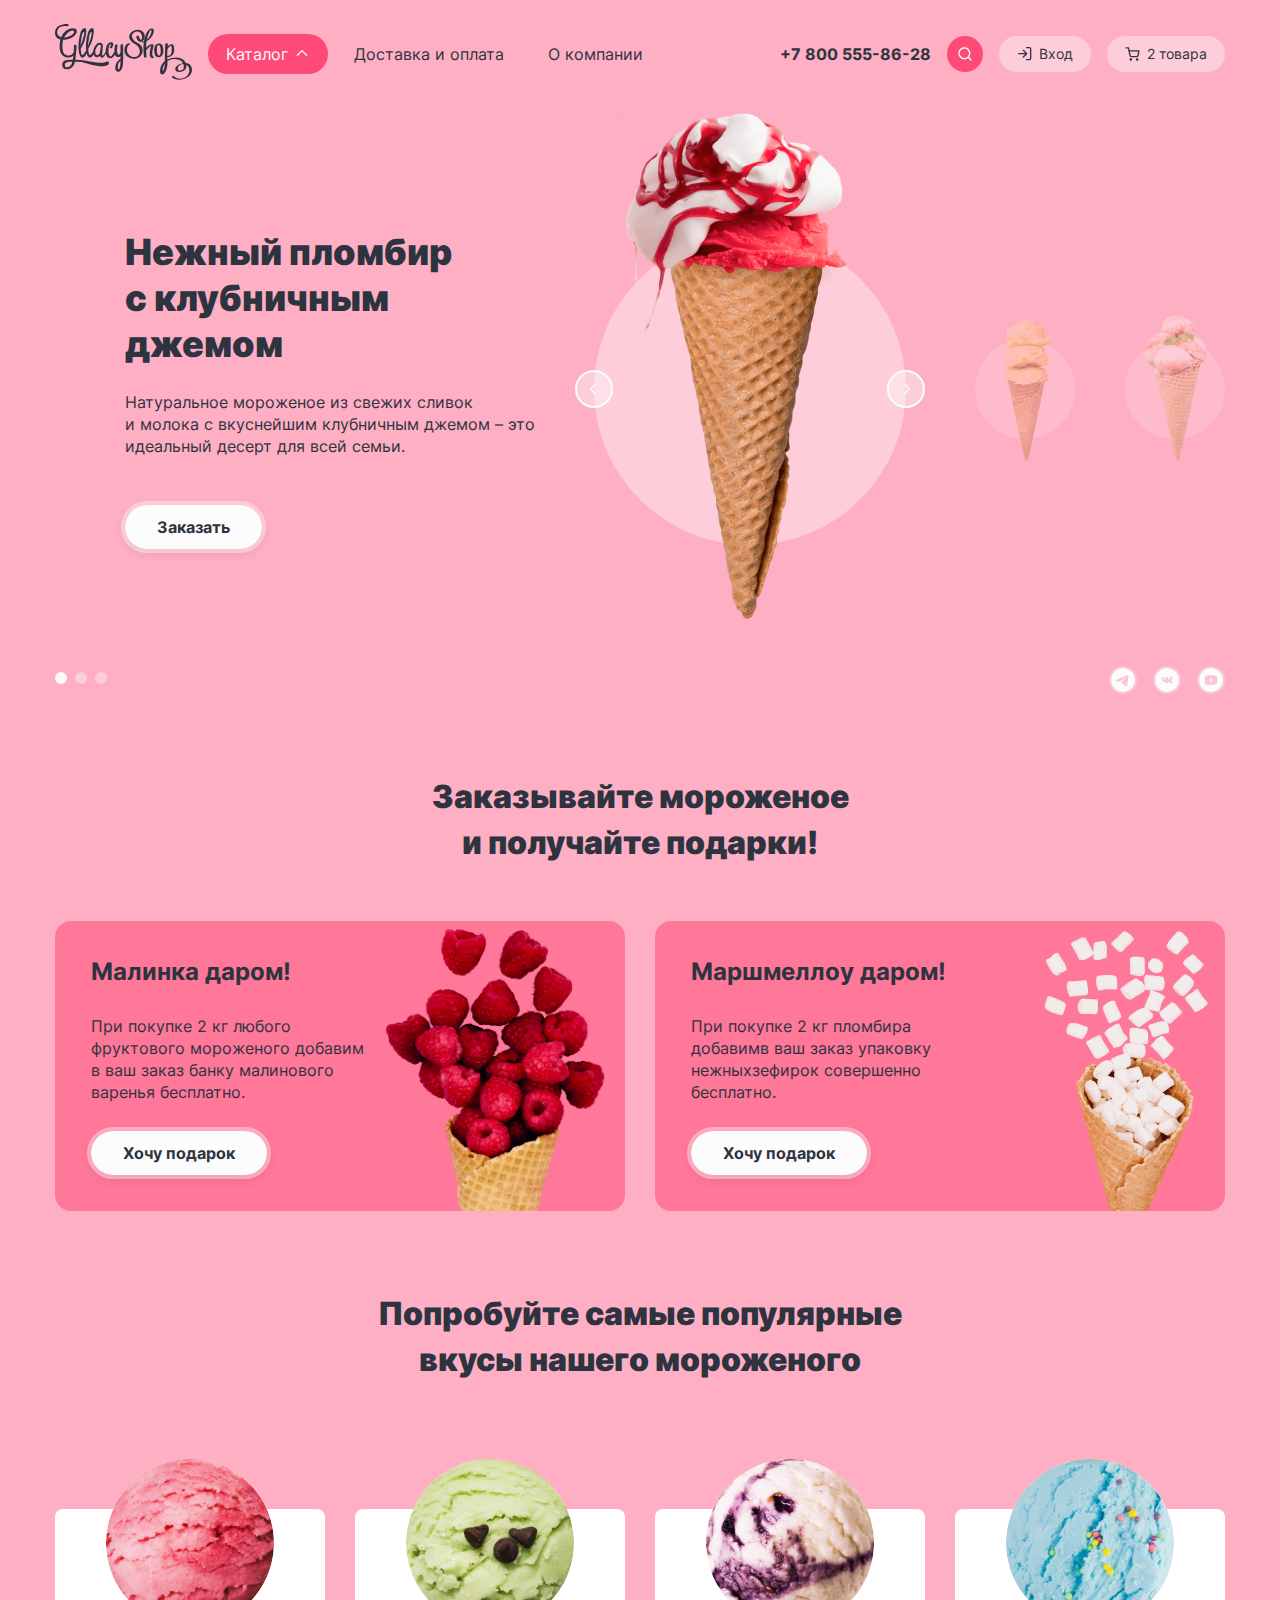
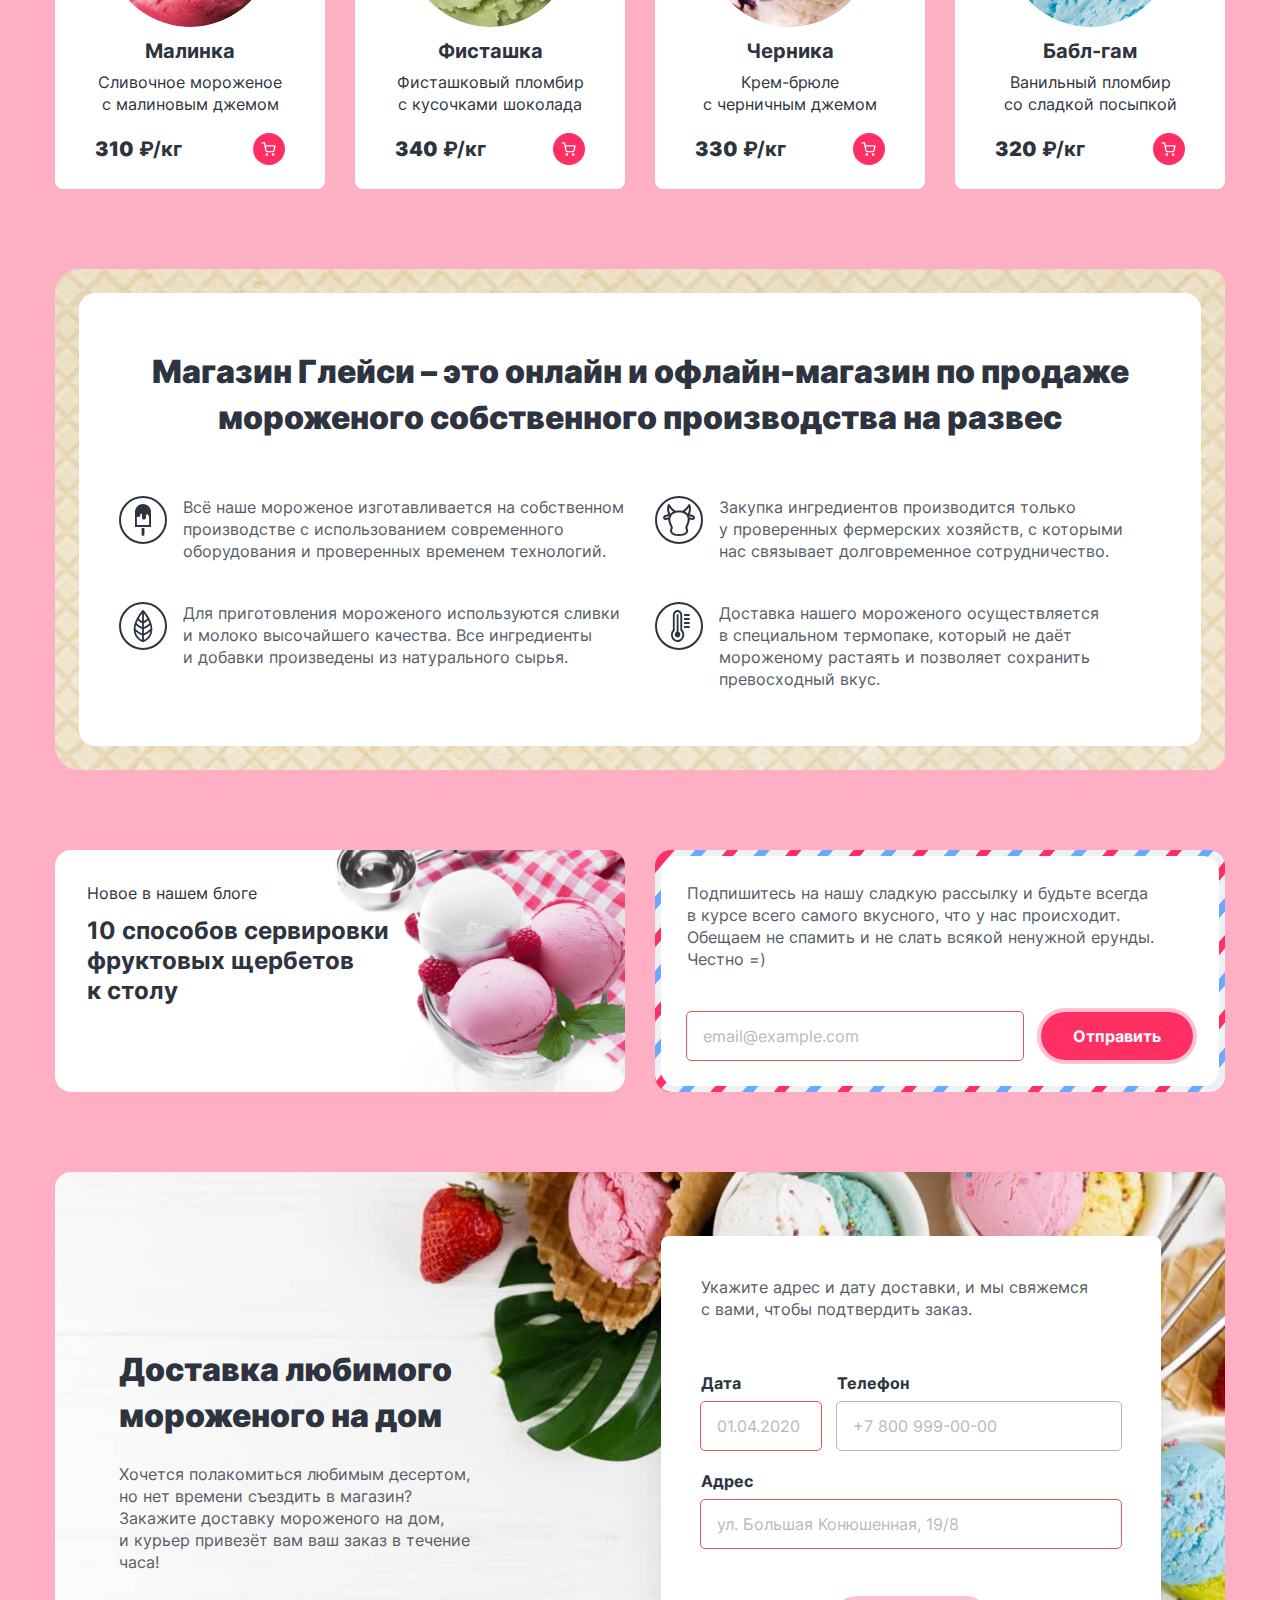
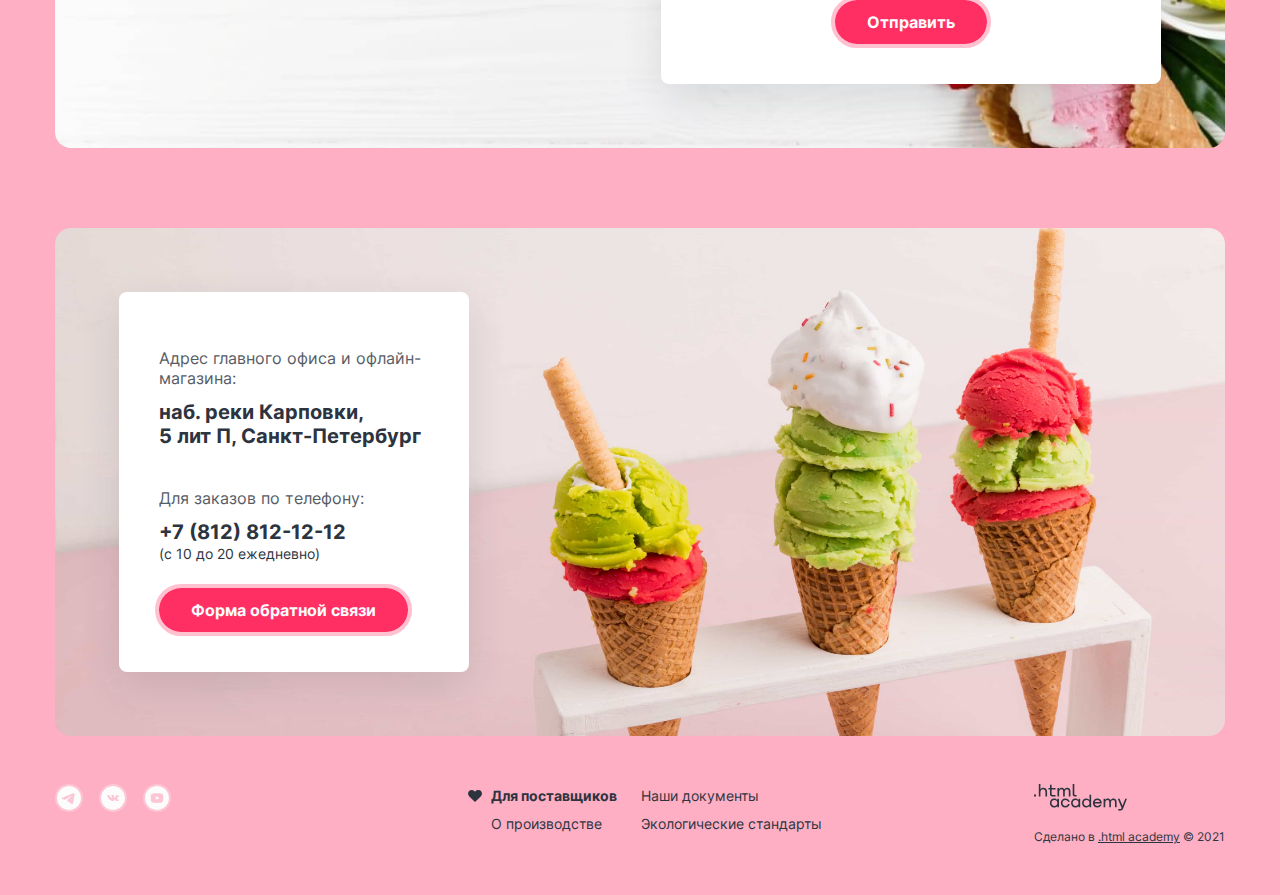
==== commit 6a80202b: "Добавление декоративных элементов главной страницы" ====
--- a/index.html
+++ b/index.html
@@ -30,12 +30,24 @@
       <nav class="navigation">
         <a href="#" class="navigation-logo-link">
           <span class="visually-hidden">Главная.</span>
-          <img class="navigation-logo-image" src="images/logo/glassy_shop.svg" width="137" height="56" alt="Логотип «Glassy Shop».">
+          <svg class="navigation-logo-image" width="137" height="56" viewBox="0 0 137 56" fill="currentColor" aria-hidden="true" focusable="false" xmlns="http://www.w3.org/2000/svg">
+            <path d="M52.7904 37.5653C52.1339 37.4899 51.4697 37.6047 50.8761 37.8962C50.8761 37.8962 48.2048 40.1409 34.9912 37.5563C25.2769 35.6514 20.2283 35.8482 20.2283 35.8482C20.2283 35.8482 21.8577 24.6691 21.4125 21.539C21.3921 21.3081 21.2832 21.0942 21.1088 20.9424C20.9343 20.7905 20.7081 20.7127 20.4776 20.7252C19.507 20.7252 18.9194 21.1008 18.9194 21.6195C19.0026 23.7327 18.9282 25.8492 18.6968 27.9513C18.2934 29.0619 17.5362 30.0076 16.5428 30.6415C15.5493 31.2754 14.3753 31.5621 13.203 31.4571C8.97354 31.1619 8.08313 28.1033 7.70916 26.0196C7.33519 23.9358 7.1215 18.1137 8.2345 15.7348C8.2345 15.7348 14.6098 15.9584 18.6166 12.5242C22.6235 9.09001 22.3742 6.12085 20.4776 4.85091C18.581 3.58097 14.1379 3.80456 10.7276 6.93469C8.76961 8.65256 7.22335 10.7926 6.20438 13.195C6.20438 13.195 1.19139 12.1218 2.34002 6.86314C3.55987 1.37199 11.0304 2.01591 11.0304 2.01591C12.5886 2.31998 12.6598 2.46307 13.1763 1.94436C13.6927 1.42565 14.0667 0.0841676 11.618 0.00367843C9.16943 -0.0768107 1.82358 1.13947 0.416738 6.04037C-1.08805 11.2543 1.69002 14.9836 5.42082 15.5649C5.42082 15.5649 3.38179 24.5976 5.90164 29.0692C6.60015 30.4823 7.70101 31.655 9.06442 32.4385C10.4278 33.2219 11.9923 33.5807 13.5591 33.4693C15.0283 33.4693 17.6283 32.6465 18.3673 31.4571C18.3673 31.4571 18.0201 34.6587 17.7262 35.8214C17.7262 35.8214 11.5468 35.7409 9.61463 36.7157C6.32903 38.4596 7.01465 42.5467 8.27902 43.9955C9.34751 45.2296 12.5619 45.9004 14.8858 44.8004C16.2159 44.1575 17.3648 43.1907 18.2279 41.9879C19.091 40.7852 19.6409 39.3848 19.8276 37.9141C23.5873 37.7197 27.3537 38.1304 30.9844 39.1304C36.4782 40.7759 44.1268 42.3141 46.424 42.3141C48.7213 42.3141 53.5473 41.6523 53.8411 39.7295C54.0014 38.4596 53.5295 37.7978 52.7904 37.5653ZM14.1201 7.67698C14.1201 7.67698 17.0406 5.44117 18.4386 6.83631C18.7524 7.17634 18.9334 7.61882 18.9481 8.08226C18.9628 8.5457 18.8103 8.99888 18.5187 9.35831C17.931 10.1274 16.3817 12.56 9.02697 13.7673C9.02697 13.7673 11.342 9.68921 14.1201 7.67698ZM14.3605 42.4751C14.3605 42.4751 10.327 44.6841 9.90847 41.6881C9.74677 41.0634 9.80359 40.4018 10.0694 39.8141C10.3352 39.2265 10.7939 38.7483 11.3687 38.4596C12.0722 38.1108 13.0338 37.6726 17.2276 37.8246C17.1806 38.7802 16.8929 39.7081 16.3915 40.5214C15.89 41.3348 15.1912 42.007 14.3605 42.4751Z" />
+            <path d="M65.5143 21.226C65.5143 23.2472 65.5143 25.2594 65.5143 27.2806C65.5143 27.2806 65.5143 27.3521 65.5143 27.3879C65.4439 28.193 65.1812 28.9691 64.7486 29.6505C64.4751 30.1454 64.1198 30.59 63.6979 30.9652C63.226 31.3766 62.9143 30.4554 62.7363 30.0709C61.4986 27.4684 62.0952 23.9805 62.576 21.2528C62.7986 19.9471 60.163 20.2869 59.9582 21.4496C59.4779 23.7746 59.3132 26.1542 59.4685 28.5237C59.2351 28.5421 59.0082 28.6098 58.8026 28.7223C58.597 28.8348 58.4173 28.9896 58.2753 29.1765C57.8212 30.1513 56.4945 33.3888 54.8651 32.092C53.6897 31.1977 53.5651 28.7473 53.4404 27.3789C53.2986 25.4822 53.5471 23.5765 54.1706 21.7805C54.1171 21.9325 55.1856 19.2495 55.6575 20.2512C55.7851 20.7285 55.8025 21.2288 55.7084 21.7139C55.6143 22.199 55.4111 22.6561 55.1144 23.0504C53.7165 24.1057 55.889 24.5439 56.7349 23.9C58.3377 22.6927 59.4062 18.7934 56.6726 18.3284C53.5829 17.8097 51.8288 20.9398 51.1788 23.426C50.8342 24.8538 50.6845 26.322 50.7336 27.7903C50.3062 28.5416 48.8637 30.9562 48.0179 31.3676C47.0206 31.8863 47.0384 31.1619 47.074 30.6969C47.1096 30.2318 47.5548 26.0911 47.7953 23.3008C48.006 22.1931 47.8496 21.0465 47.35 20.0365C46.9672 19.2585 43.7884 17.5145 40.9925 20.7878C39.4175 22.5146 38.4536 24.715 38.2501 27.048C38.0631 27.4237 37.8583 27.8261 37.6179 28.2643C36.2823 30.7237 34.5994 31.7611 34.0029 30.053C33.4028 28.2736 33.1754 26.3889 33.3351 24.5171C35.4098 21.2912 36.9327 17.7394 37.8405 14.0088C39.1761 8.05259 38.9268 5.09238 38.2056 4.59156C37.4843 4.09074 34.4214 2.85657 32.5782 10.1811C31.2108 15.3927 30.7321 20.7994 31.1625 26.1716C30.8775 26.7797 30.5214 27.5131 30.0673 28.3448C28.7317 30.8042 27.0577 31.8416 26.4522 30.1335C25.8642 28.3516 25.6489 26.4669 25.82 24.5976C27.8948 21.3717 29.4177 17.8199 30.3255 14.0893C31.7056 8.05259 31.4296 5.09238 30.7084 4.59156C29.9871 4.09074 26.9241 2.85657 25.0899 10.1811C23.2557 17.5056 22.8906 25.4919 24.6447 30.8579C24.6447 30.8579 25.6063 33.8807 27.405 33.6571C28.8919 33.4693 30.6638 32.0026 31.7056 29.266C31.8234 29.8038 31.969 30.3352 32.1419 30.8579C32.1419 30.8579 33.1035 33.8807 34.9022 33.6571C36.122 33.5051 37.5734 32.4766 38.5885 30.5985C39.2206 32.2351 40.583 33.5855 42.3371 33.2815C44.7144 32.8522 45.2042 31.5554 45.2042 31.5554C45.2042 31.5554 45.1596 33.6839 46.6822 33.6839C48.0357 33.6839 49.1131 32.888 50.1815 30.8579C50.5466 30.1692 50.7603 29.7668 50.8761 29.5343C51.1877 31.4571 51.9802 33.1652 53.5473 33.8538C56.2185 35.0165 58.5514 32.8075 59.9226 30.6253C60.0983 31.1512 60.385 31.6328 60.763 32.0371C61.1411 32.4415 61.6015 32.7592 62.113 32.9685C62.6961 33.1525 63.3182 33.1723 63.9117 33.0256C64.5052 32.8789 65.0472 32.5715 65.4787 32.1367V35.2848C64.9905 35.2587 64.5069 35.3903 64.0986 35.6604C62.7354 36.7838 61.6781 38.2361 61.0257 39.8815C60.3732 41.5268 60.1469 43.3115 60.3678 45.0687C60.4054 45.5441 60.5596 46.0027 60.8166 46.4037C61.0736 46.8047 61.4255 47.1355 61.8408 47.3666C62.2561 47.5978 62.7219 47.7221 63.1967 47.7284C63.6714 47.7347 64.1404 47.6229 64.5616 47.4029C67.3219 46.1955 67.7403 42.0369 67.9719 39.497C68.5328 33.3888 68.0965 27.0301 68.0965 20.904C68.0965 19.7772 65.5143 20.3048 65.5143 21.226ZM26.933 11.2096C27.5474 8.8396 28.1173 7.89162 28.7138 7.89162C29.3104 7.89162 29.5419 8.52659 29.1234 10.5746C28.347 14.5027 27.1251 18.3285 25.4817 21.9772C25.4817 21.9772 26.3187 13.5885 26.933 11.2096ZM34.4303 11.2096C35.0446 8.8396 35.6145 7.89162 36.1665 7.89162C36.7186 7.89162 37.0035 8.52659 36.585 10.5746C36.1665 12.6226 34.8042 18.2837 32.9433 21.9772C32.9433 21.9772 33.8337 13.5885 34.4303 11.2096ZM45.8809 22.3618C45.8096 22.8805 45.4713 26.1984 44.9905 27.9871C44.5097 29.7757 44.1802 30.4107 42.7377 31.0278C41.2953 31.6449 40.5652 29.7578 40.5652 29.7578C39.5412 26.896 40.9124 24.3919 42.0521 22.6748C43.1919 20.9577 44.3405 20.8057 44.9994 20.8861C45.1538 20.9248 45.299 20.9937 45.4269 21.0888C45.5548 21.1839 45.6627 21.3034 45.7446 21.4405C45.8265 21.5775 45.8806 21.7294 45.904 21.8875C45.9274 22.0456 45.9195 22.2067 45.8809 22.3618ZM65.4431 38.4596C65.4968 40.8639 65.0162 43.25 64.0363 45.4443C63.413 45.5695 63.1459 45.337 62.9322 44.3353C62.7852 43.3721 62.7852 42.392 62.9322 41.4288C63.2234 39.6594 64.0946 38.0384 65.4075 36.823C65.452 37.3864 65.452 37.932 65.4431 38.4596Z" />
+            <path d="M82.1827 18.6951C81.0246 18.1819 79.9791 17.4436 79.1065 16.5226C78.2339 15.6016 77.5515 14.5163 77.0985 13.3291C75.9588 9.91279 79.6985 7.3908 82.6814 7.54283C85.6642 7.69487 87.2581 10.7803 87.1334 13.5437C87.08 14.5186 86.4656 16.7186 85.2635 15.5739C84.4686 14.6676 83.982 13.5304 83.8745 12.3275C83.6964 11.2453 81.1143 11.8892 81.2923 13.025C81.8088 16.2983 85.317 19.9024 88.3265 16.4771C88.9423 15.7016 89.3753 14.7962 89.5932 13.8287C89.8111 12.8612 89.8081 11.8568 89.5845 10.8906C89.361 9.92442 88.9226 9.02159 88.3023 8.24977C87.6819 7.47795 86.8957 6.85714 86.0026 6.43387C83.9878 5.64584 81.7597 5.60263 79.7161 6.31195C77.6725 7.02127 75.9463 8.43695 74.8458 10.3063C72.415 14.6438 77.2944 18.8829 80.7492 20.43C86.2964 23.4081 86.5012 32.9953 79.1286 33.0579C77.6141 33.023 76.1463 32.5236 74.9224 31.6268C73.6985 30.73 72.7769 29.4787 72.2814 28.0407C71.7739 26.5383 72.0321 21.2886 74.0622 20.8861C75.6739 20.5731 75.2376 19.0975 73.6616 19.3747C70.3581 20.0187 69.1383 24.3025 69.4588 27.2984C69.9753 32.0741 74.4273 34.7482 78.9239 34.7124C80.9132 34.7698 82.8598 34.126 84.426 32.8927C85.9922 31.6593 87.0792 29.9143 87.4985 27.9602C87.8293 26.0354 87.4788 24.055 86.5079 22.3627C85.5369 20.6703 84.0067 19.3727 82.1827 18.6951Z" />
+            <path d="M98.7265 32.9059C96.1888 31.5107 97.6402 26.1358 98.0231 24.0699C98.2724 22.7374 99.4032 20.6804 97.5868 20.2243C95.4587 19.7056 92.9299 21.7358 91.1046 23.6764C91.1031 21.4375 91.2668 19.2015 91.5943 16.9869C94.41 15.5759 96.6644 13.2453 97.9874 10.3778C99.145 8.0526 99.7148 3.22324 95.797 4.63628C92.2354 5.88833 91.0156 10.0022 89.9026 13.3023C89.482 14.5787 89.1576 15.8852 88.932 17.2105C88.5769 17.3602 88.2143 17.4916 87.8457 17.604C86.3677 18.069 86.5635 18.865 88.0594 18.3999L88.7806 18.1674C88.0683 23.1846 88.5491 28.4432 89.0033 33.3709C89.0033 33.8538 91.6745 33.3709 91.5765 32.6733C91.3806 30.4733 91.2115 28.2733 91.1402 26.0911C91.3552 26.028 91.5491 25.9074 91.7012 25.7423C92.5205 24.7092 93.4391 23.7597 94.4436 22.9073C94.7108 22.6658 94.9868 22.4423 95.2628 22.2276L95.6724 21.9236C96.269 21.4496 96.3847 21.4406 96.0107 21.9236C95.8712 22.7764 95.6869 23.6212 95.4587 24.4545C94.969 27.1375 93.5621 32.405 96.6518 34.0953C97.3196 34.4352 99.7237 33.4335 98.7265 32.9059ZM92.9477 11.3437C93.2238 10.5478 93.5888 9.76075 93.9272 8.99164C94.3457 8.02577 95.4676 4.72571 96.2779 6.30866C96.9279 7.56966 95.9039 9.63555 95.4498 10.8429C94.7348 12.7305 93.4994 14.3746 91.8882 15.5828C92.148 14.1479 92.5019 12.7317 92.9477 11.3437Z" />
+            <path d="M108.298 26.6366C108.298 23.6943 107.969 19.9203 104.47 19.6073C100.632 19.2585 99.1272 23.2919 99.0737 26.3057C99.0682 26.4124 99.095 26.5183 99.1507 26.6093C99.2063 26.7003 99.2882 26.7722 99.3854 26.8155C99.3854 29.6326 100.062 33.3083 103.401 33.2457C107.123 33.192 108.298 29.9278 108.298 26.6366ZM103.846 31.5375C101.674 30.6432 101.87 26.8781 102.012 25.0626C102.025 24.9714 102.012 24.8783 101.974 24.7943C101.936 24.7103 101.875 24.6389 101.798 24.5886C102.066 22.8 102.76 20.117 104.345 21.4496C105.609 22.5406 105.636 25.161 105.698 26.6724C105.752 27.7277 105.618 32.1993 103.855 31.5375H103.846Z" />
+            <path d="M136.346 42.7792C135.349 40.2035 133.158 39.2019 130.745 39.0946C130.476 38.4407 130.139 37.8172 129.739 37.2344C126.258 32.0563 117.995 32.7628 112.394 35.4457C112.394 34.6319 112.314 33.8181 112.278 33.0042C113.393 33.0946 114.511 32.8953 115.527 32.4253C116.542 31.9554 117.42 31.2308 118.075 30.3213C119.562 28.1838 119.348 24.3919 118.761 21.9951C118.209 19.7414 116.018 20.1439 114.371 20.8951C113.765 21.1834 113.206 21.5634 112.715 22.0219C112.715 21.4227 112.813 20.8146 112.857 20.2333C112.955 18.856 110.328 19.2048 110.239 20.4211C109.83 25.957 109.972 31.4749 109.848 37.0019C108.268 38.3058 107.013 39.9623 106.182 41.8395C105.352 43.7166 104.97 45.7625 105.066 47.8142C105.066 49.8444 106.785 51.3915 108.628 49.9427C111.201 47.9573 111.985 44.0134 112.341 40.9995C112.487 39.6544 112.534 38.3003 112.483 36.9482C114.491 35.6258 116.836 34.9138 119.237 34.898C121.638 34.8821 123.993 35.563 126.017 36.8588C126.887 37.4754 127.583 38.3071 128.039 39.2734C126.615 39.5292 125.232 39.9743 123.925 40.597C122.402 41.3304 120.141 43.0654 120.248 45.0061C120.23 45.6202 120.423 46.2216 120.794 46.7099C121.166 47.1983 121.692 47.5439 122.287 47.689C122.368 47.7304 122.455 47.7576 122.545 47.7695C128.012 48.6638 132.081 45.4174 131.298 40.8475C133.969 42.3052 134.957 45.6857 134.013 48.5923C131.885 55.1209 123.693 56.5786 118.921 52.2143C118.404 51.7493 116.081 52.733 116.49 53.1086C123.382 59.4315 140.549 53.5826 136.346 42.7792ZM109.687 41.1962C109.612 42.7754 109.269 44.3299 108.672 45.7931C108.45 46.2849 108.209 46.7589 107.951 47.224C107.951 47.224 107.72 47.2776 107.675 46.5801C107.671 44.0745 108.395 41.6223 109.759 39.5239C109.741 40.0783 109.723 40.6418 109.687 41.1962ZM112.474 25.2236C112.526 25.1796 112.571 25.1284 112.608 25.0716C113.086 24.2618 113.654 23.5088 114.3 22.8268C114.766 22.2947 115.309 21.8364 115.911 21.4675C116.196 21.6105 116.49 22.3618 116.597 23.3724C116.873 25.8586 116.989 32.405 113.089 31.788C112.785 31.7743 112.481 31.8262 112.198 31.94C112.189 29.6684 112.314 27.4505 112.474 25.2236ZM124.121 46.4549H124.067C122.572 46.0971 122.732 44.6662 122.928 43.7003C123.364 41.4377 126.106 40.2214 128.368 40.1231C129.517 43.3426 128.635 47.1972 124.121 46.4549Z" />
+            </svg>
+
         </a>
 
         <ul class="navigation-list">
           <li class="navigation-item">
-            <a href="#" class="navigation-link navigation-link-menu button-header">Каталог</a>
+            <a href="#" class="navigation-link navigation-link-menu button-header button-header-open">Каталог
+              <svg class="navigation-link-menu-image" height="16" viewBox="0 0 16 16" fill="currentColor" aria-hidden="true" focusable="false" xmlns="http://www.w3.org/2000/svg">
+                <path fill-rule="evenodd" clip-rule="evenodd" d="M3.80799 6.19526C3.54764 5.93491 3.12553 5.93491 2.86518 6.19526C2.60483 6.45561 2.60483 6.87772 2.86518 7.13807L7.52553 11.7984C7.52759 11.8005 7.52967 11.8026 7.53177 11.8047C7.66246 11.9354 7.83392 12.0005 8.00521 12C8.17518 11.9995 8.34498 11.9344 8.47466 11.8047C8.47675 11.8027 8.47881 11.8006 8.48087 11.7985L13.1412 7.13807C13.4016 6.87772 13.4016 6.45561 13.1412 6.19526C12.8809 5.93491 12.4588 5.93491 12.1984 6.19526L8.00321 10.3905L3.80799 6.19526Z"/>
+              </svg>
+            </a>
           </li>
           <li class="navigation-item">
             <a href="#" class="navigation-link button-header">Доставка и оплата</a>
@@ -47,29 +59,29 @@
 
         <ul class="navigation-user">
           <li class="navigation-user-item navigation-user-item-phone">
-            <a href="tel:+78005558628" class="navigation-user-link navigation-user-phone text-small-bold">+7 800 555-86-28</a>
+            <a href="tel:+78005558628" class="navigation-user-link navigation-user-phone button-user-phone">+7 800 555-86-28</a>
           </li>
           <li class="navigation-user-item">
-            <a href="#" class="navigation-user-link button-user button-user-search">
+            <a href="#" class="navigation-user-link button-user button-user-search button-user-open">
               <span class="visually-hidden">Поиск.</span>
-              <svg class="navigation-link-image" width="16" height="16" viewBox="0 0 16 16" fill="none" xmlns="http://www.w3.org/2000/svg">
-                <path fill-rule="evenodd" clip-rule="evenodd" d="M2.66341 7.33008C2.66341 4.75275 4.75275 2.66341 7.33008 2.66341C9.90741 2.66341 11.9967 4.75275 11.9967 7.33008C11.9967 8.58735 11.4995 9.7285 10.691 10.5676C10.6682 10.5852 10.6462 10.6044 10.6253 10.6253C10.6044 10.6463 10.5852 10.6682 10.5676 10.6911C9.72847 11.4996 8.58734 11.9967 7.33008 11.9967C4.75275 11.9967 2.66341 9.90741 2.66341 7.33008ZM11.0752 12.018C10.0487 12.8391 8.74675 13.3301 7.33008 13.3301C4.01637 13.3301 1.33008 10.6438 1.33008 7.33008C1.33008 4.01637 4.01637 1.33008 7.33008 1.33008C10.6438 1.33008 13.3301 4.01637 13.3301 7.33008C13.3301 8.74676 12.8391 10.0488 12.018 11.0752L14.4681 13.5253C14.7285 13.7857 14.7285 14.2078 14.4681 14.4682C14.2078 14.7285 13.7857 14.7285 13.5253 14.4682L11.0752 12.018Z" fill="#2D3440"/>
+              <svg class="navigation-link-image" width="16" height="16" viewBox="0 0 16 16" fill="currentColor" aria-hidden="true" focusable="false" xmlns="http://www.w3.org/2000/svg">
+                <path fill-rule="evenodd" clip-rule="evenodd" d="M2.66341 7.33008C2.66341 4.75275 4.75275 2.66341 7.33008 2.66341C9.90741 2.66341 11.9967 4.75275 11.9967 7.33008C11.9967 8.58735 11.4995 9.7285 10.691 10.5676C10.6682 10.5852 10.6462 10.6044 10.6253 10.6253C10.6044 10.6463 10.5852 10.6682 10.5676 10.6911C9.72847 11.4996 8.58734 11.9967 7.33008 11.9967C4.75275 11.9967 2.66341 9.90741 2.66341 7.33008ZM11.0752 12.018C10.0487 12.8391 8.74675 13.3301 7.33008 13.3301C4.01637 13.3301 1.33008 10.6438 1.33008 7.33008C1.33008 4.01637 4.01637 1.33008 7.33008 1.33008C10.6438 1.33008 13.3301 4.01637 13.3301 7.33008C13.3301 8.74676 12.8391 10.0488 12.018 11.0752L14.4681 13.5253C14.7285 13.7857 14.7285 14.2078 14.4681 14.4682C14.2078 14.7285 13.7857 14.7285 13.5253 14.4682L11.0752 12.018Z" />
                 </svg>
             </a>
           </li>
           <li class="navigation-user-item">
             <a href="#" class="navigation-user-link button-user">
               Вход
-            <svg class="navigation-link-image" width="16" height="16" viewBox="0 0 16 16" fill="none" xmlns="http://www.w3.org/2000/svg">
-              <path fill-rule="evenodd" clip-rule="evenodd" d="M9 1.66667C9 1.29848 9.29848 1 9.66667 1H12.3333C12.8638 1 13.3725 1.21071 13.7475 1.58579C14.1226 1.96086 14.3333 2.46957 14.3333 3V12.3333C14.3333 12.8638 14.1226 13.3725 13.7475 13.7475C13.3725 14.1226 12.8638 14.3333 12.3333 14.3333H9.66667C9.29848 14.3333 9 14.0349 9 13.6667C9 13.2985 9.29848 13 9.66667 13H12.3333C12.5101 13 12.6797 12.9298 12.8047 12.8047C12.9298 12.6797 13 12.5101 13 12.3333V3C13 2.82319 12.9298 2.65362 12.8047 2.5286C12.6797 2.40357 12.5101 2.33333 12.3333 2.33333H9.66667C9.29848 2.33333 9 2.03486 9 1.66667ZM5.86189 3.86193C6.12224 3.60158 6.54435 3.60158 6.8047 3.86193L10.1338 7.19103C10.1509 7.20785 10.1671 7.22559 10.1824 7.24416C10.2142 7.28296 10.2411 7.32451 10.2628 7.36795C10.3079 7.45781 10.3333 7.55927 10.3333 7.66667C10.3333 7.77529 10.3074 7.87785 10.2613 7.96846C10.241 8.00841 10.2164 8.04675 10.1876 8.08278C10.1708 8.10378 10.1527 8.12375 10.1335 8.14256L6.8047 11.4714C6.54435 11.7318 6.12224 11.7318 5.86189 11.4714C5.60154 11.2111 5.60154 10.7889 5.86189 10.5286L8.05715 8.33333H1.66667C1.29848 8.33333 1 8.03486 1 7.66667C1 7.29848 1.29848 7 1.66667 7H8.05715L5.86189 4.80474C5.60154 4.54439 5.60154 4.12228 5.86189 3.86193Z" fill="#2D3440"/>
+            <svg class="navigation-link-image" width="16" height="16" viewBox="0 0 16 16" fill="currentColor" aria-hidden="true" focusable="false" xmlns="http://www.w3.org/2000/svg">
+              <path fill-rule="evenodd" clip-rule="evenodd" d="M9 1.66667C9 1.29848 9.29848 1 9.66667 1H12.3333C12.8638 1 13.3725 1.21071 13.7475 1.58579C14.1226 1.96086 14.3333 2.46957 14.3333 3V12.3333C14.3333 12.8638 14.1226 13.3725 13.7475 13.7475C13.3725 14.1226 12.8638 14.3333 12.3333 14.3333H9.66667C9.29848 14.3333 9 14.0349 9 13.6667C9 13.2985 9.29848 13 9.66667 13H12.3333C12.5101 13 12.6797 12.9298 12.8047 12.8047C12.9298 12.6797 13 12.5101 13 12.3333V3C13 2.82319 12.9298 2.65362 12.8047 2.5286C12.6797 2.40357 12.5101 2.33333 12.3333 2.33333H9.66667C9.29848 2.33333 9 2.03486 9 1.66667ZM5.86189 3.86193C6.12224 3.60158 6.54435 3.60158 6.8047 3.86193L10.1338 7.19103C10.1509 7.20785 10.1671 7.22559 10.1824 7.24416C10.2142 7.28296 10.2411 7.32451 10.2628 7.36795C10.3079 7.45781 10.3333 7.55927 10.3333 7.66667C10.3333 7.77529 10.3074 7.87785 10.2613 7.96846C10.241 8.00841 10.2164 8.04675 10.1876 8.08278C10.1708 8.10378 10.1527 8.12375 10.1335 8.14256L6.8047 11.4714C6.54435 11.7318 6.12224 11.7318 5.86189 11.4714C5.60154 11.2111 5.60154 10.7889 5.86189 10.5286L8.05715 8.33333H1.66667C1.29848 8.33333 1 8.03486 1 7.66667C1 7.29848 1.29848 7 1.66667 7H8.05715L5.86189 4.80474C5.60154 4.54439 5.60154 4.12228 5.86189 3.86193Z"/>
             </svg>
           </a>
           </li>
           <li class="navigation-user-item">
             <a href="#" class="navigation-user-link button-user">
               <span class="visually-hidden">Корзина.</span>
-              <svg class="navigation-link-image" width="16" height="16" viewBox="0 0 16 16" fill="none" xmlns="http://www.w3.org/2000/svg">
-                <path fill-rule="evenodd" clip-rule="evenodd" d="M1.16667 1.25C0.798477 1.25 0.5 1.54848 0.5 1.91667C0.5 2.28486 0.798477 2.58333 1.16667 2.58333H2.93794L3.40537 4.91872C3.40821 4.93667 3.41176 4.95438 3.416 4.97182L4.38338 9.80515L4.3835 9.80571C4.46706 10.2257 4.69562 10.603 5.02921 10.8715C5.36111 11.1387 5.77595 11.2813 6.20183 11.2748H11.8225C12.2484 11.2813 12.6633 11.1387 12.9952 10.8715C13.3289 10.6029 13.5575 10.2254 13.641 9.80515L13.641 9.80515L13.642 9.80016L14.5691 4.93872C14.6063 4.74355 14.5545 4.54195 14.4279 4.38887C14.3012 4.23578 14.1129 4.14716 13.9142 4.14716H4.61072L4.1381 1.78583C4.07574 1.47426 3.80215 1.25 3.4844 1.25H1.16667ZM5.69098 9.54444L4.87759 5.4805H13.1084L12.3328 9.54736C12.31 9.65988 12.2485 9.7609 12.1591 9.83291C12.0691 9.90535 11.9565 9.94383 11.841 9.94162L11.841 9.94149H11.8282H6.19614V9.94137L6.18337 9.94162C6.06787 9.94383 5.95528 9.90535 5.8653 9.83291C5.77531 9.76048 5.71368 9.6587 5.69117 9.5454L5.69098 9.54444ZM4.55739 13.5054C4.55739 12.8175 5.1151 12.2597 5.80307 12.2597C6.49105 12.2597 7.04876 12.8175 7.04876 13.5054C7.04876 14.1934 6.49105 14.7511 5.80307 14.7511C5.1151 14.7511 4.55739 14.1934 4.55739 13.5054ZM10.9307 13.5054C10.9307 12.8175 11.4884 12.2597 12.1764 12.2597C12.8644 12.2597 13.4221 12.8175 13.4221 13.5054C13.4221 14.1934 12.8644 14.7511 12.1764 14.7511C11.4884 14.7511 10.9307 14.1934 10.9307 13.5054Z" fill="#2D3440"/>
+              <svg class="navigation-link-image" width="16" height="16" viewBox="0 0 16 16" fill="currentColor" aria-hidden="true" focusable="false" xmlns="http://www.w3.org/2000/svg">
+                <path fill-rule="evenodd" clip-rule="evenodd" d="M1.16667 1.25C0.798477 1.25 0.5 1.54848 0.5 1.91667C0.5 2.28486 0.798477 2.58333 1.16667 2.58333H2.93794L3.40537 4.91872C3.40821 4.93667 3.41176 4.95438 3.416 4.97182L4.38338 9.80515L4.3835 9.80571C4.46706 10.2257 4.69562 10.603 5.02921 10.8715C5.36111 11.1387 5.77595 11.2813 6.20183 11.2748H11.8225C12.2484 11.2813 12.6633 11.1387 12.9952 10.8715C13.3289 10.6029 13.5575 10.2254 13.641 9.80515L13.641 9.80515L13.642 9.80016L14.5691 4.93872C14.6063 4.74355 14.5545 4.54195 14.4279 4.38887C14.3012 4.23578 14.1129 4.14716 13.9142 4.14716H4.61072L4.1381 1.78583C4.07574 1.47426 3.80215 1.25 3.4844 1.25H1.16667ZM5.69098 9.54444L4.87759 5.4805H13.1084L12.3328 9.54736C12.31 9.65988 12.2485 9.7609 12.1591 9.83291C12.0691 9.90535 11.9565 9.94383 11.841 9.94162L11.841 9.94149H11.8282H6.19614V9.94137L6.18337 9.94162C6.06787 9.94383 5.95528 9.90535 5.8653 9.83291C5.77531 9.76048 5.71368 9.6587 5.69117 9.5454L5.69098 9.54444ZM4.55739 13.5054C4.55739 12.8175 5.1151 12.2597 5.80307 12.2597C6.49105 12.2597 7.04876 12.8175 7.04876 13.5054C7.04876 14.1934 6.49105 14.7511 5.80307 14.7511C5.1151 14.7511 4.55739 14.1934 4.55739 13.5054ZM10.9307 13.5054C10.9307 12.8175 11.4884 12.2597 12.1764 12.2597C12.8644 12.2597 13.4221 12.8175 13.4221 13.5054C13.4221 14.1934 12.8644 14.7511 12.1764 14.7511C11.4884 14.7511 10.9307 14.1934 10.9307 13.5054Z"/>
               </svg>
                 <span class="navigation-user-word"><b class="navigation-user-number">2</b> товара</span>
             </a>
@@ -86,18 +98,18 @@
 
         <ol class="slider-description">
           <li class="slider-description-item slider-description-item-1 slider-description-item-active">
-            <h3 class="slider-description-title title-huge">Нежный пломбир с клубничным джемом</h3>
-            <p class="slider-description-text">Натуральное мороженое из свежих сливок и молока с вкуснейшим клубничным джемом – это идеальный десерт для всей семьи.</p>
+            <h3 class="slider-description-title title-huge">Нежный пломбир с&nbsp;клубничным джемом</h3>
+            <p class="slider-description-text">Натуральное мороженое из&nbsp;свежих сливок и&nbsp;молока с&nbsp;вкуснейшим клубничным джемом – это идеальный десерт для&nbsp;всей&nbsp;семьи.</p>
             <a class="slider-description-button button" href="#">Заказать</a>
           </li>
           <li class="slider-description-item slider-description-item-2">
-            <h3 class="slider-description-title">Сливочное мороженое со вкусом банана</h3>
-            <p class="slider-description-text">Сливочное мороженое с ярким банановым вкусом подарит вам свежесть и наслаждение даже в самый жаркий летний день.</p>
+            <h3 class="slider-description-title">Сливочное мороженое со&nbsp;вкусом банана</h3>
+            <p class="slider-description-text">Сливочное мороженое с&nbsp;ярким банановым вкусом подарит вам свежесть и&nbsp;наслаждение даже в&nbsp;самый жаркий летний&nbsp;день.</p>
             <a class="slider-description-button button" href="#">Заказать</a>
           </li>
           <li class="slider-description-item slider-description-item-3">
-            <h3 class="slider-description-title">Карамельный пломбир с маршмеллоу</h3>
-            <p class="slider-description-text">Необычный сладкий десерт с карамельным топпингом и кусочками зефира завоюет сердца сладкоежек всех возрастов.</p>
+            <h3 class="slider-description-title">Карамельный пломбир с&nbsp;маршмеллоу</h3>
+            <p class="slider-description-text">Необычный сладкий десерт с&nbsp;карамельным топпингом и&nbsp;кусочками зефира завоюет сердца сладкоежек всех возрастов.</p>
             <a class="slider-description-button button" href="#">Заказать</a>
           </li>
         </ol>
@@ -117,15 +129,15 @@
         <div class="slider-buttons">
           <button class="slider-button slider-button-prev button-slider-control" type="button">
             <span class="visually-hidden">Предыдущее морженое.</span>
-            <svg class="slider-button-image" width="16" height="16" viewBox="0 0 16 16" fill="none" xmlns="http://www.w3.org/2000/svg">
-              <path fill-rule="evenodd" clip-rule="evenodd" d="M9.8033 3.80515C10.063 3.54545 10.063 3.12439 9.8033 2.8647C9.54361 2.605 9.12255 2.605 8.86285 2.8647L4.19477 7.53277C3.93593 7.79162 3.93508 8.21075 4.19221 8.47065C4.19338 8.47183 4.19454 8.47301 4.19572 8.47418L8.8638 13.1423C9.12349 13.402 9.54455 13.402 9.80425 13.1423C10.0639 12.8826 10.0639 12.4615 9.80425 12.2018L5.60545 8.00301L9.8033 3.80515Z" fill="#2D3440"/>
+            <svg class="slider-button-image" width="16" height="16" viewBox="0 0 16 16" fill="currentColor" aria-hidden="true" focusable="false" xmlns="http://www.w3.org/2000/svg">
+              <path fill-rule="evenodd" clip-rule="evenodd" d="M9.8033 3.80515C10.063 3.54545 10.063 3.12439 9.8033 2.8647C9.54361 2.605 9.12255 2.605 8.86285 2.8647L4.19477 7.53277C3.93593 7.79162 3.93508 8.21075 4.19221 8.47065C4.19338 8.47183 4.19454 8.47301 4.19572 8.47418L8.8638 13.1423C9.12349 13.402 9.54455 13.402 9.80425 13.1423C10.0639 12.8826 10.0639 12.4615 9.80425 12.2018L5.60545 8.00301L9.8033 3.80515Z"/>
             </svg>
           </button>
 
           <button class="slider-button slider-button-next button-slider-control" type="button">
             <span class="visually-hidden">Следущее мороженое.</span>
-            <svg class="slider-button-image" width="16" height="16" viewBox="0 0 16 16" fill="none" xmlns="http://www.w3.org/2000/svg">
-              <path fill-rule="evenodd" clip-rule="evenodd" d="M7.13526 2.8647C6.87557 2.605 6.45451 2.605 6.19481 2.8647C5.93511 3.12439 5.93511 3.54545 6.19481 3.80515L10.3961 8.00643L6.19477 12.2077C5.93508 12.4674 5.93508 12.8885 6.19477 13.1482C6.45447 13.4079 6.87553 13.4079 7.13523 13.1482L11.804 8.47944C11.8049 8.47852 11.8058 8.47759 11.8068 8.47666C12.0665 8.21696 12.0665 7.79591 11.8068 7.53621L7.13526 2.8647Z" fill="#2D3440"/>
+            <svg class="slider-button-image" width="16" height="16" viewBox="0 0 16 16" fill="currentColor" aria-hidden="true" focusable="false" xmlns="http://www.w3.org/2000/svg">
+              <path fill-rule="evenodd" clip-rule="evenodd" d="M7.13526 2.8647C6.87557 2.605 6.45451 2.605 6.19481 2.8647C5.93511 3.12439 5.93511 3.54545 6.19481 3.80515L10.3961 8.00643L6.19477 12.2077C5.93508 12.4674 5.93508 12.8885 6.19477 13.1482C6.45447 13.4079 6.87553 13.4079 7.13523 13.1482L11.804 8.47944C11.8049 8.47852 11.8058 8.47759 11.8068 8.47666C12.0665 8.21696 12.0665 7.79591 11.8068 7.53621L7.13526 2.8647Z"/>
             </svg>
           </button>
         </div>
@@ -152,8 +164,8 @@
           <li class="social-item">
             <a class="social-link" href="#">
               <span class="visually-hidden">Telegram.</span>
-              <svg class="social-image" width="24" height="24" viewBox="0 0 16 16" fill="none" xmlns="http://www.w3.org/2000/svg">
-                <path fill-rule="evenodd" clip-rule="evenodd" d="M16 8C16 12.418 12.418 16 8 16C3.582 16 0 12.418 0 8C0 3.582 3.582 0 8 0C12.418 0 16 3.582 16 8ZM8.28667 5.906C7.50867 6.22933 5.95333 6.89933 3.62133 7.91533C3.24267 8.066 3.044 8.21333 3.026 8.35733C2.99533 8.60133 3.30067 8.69733 3.71533 8.82733C3.772 8.84533 3.83067 8.86333 3.89067 8.88333C4.29933 9.016 4.84867 9.17133 5.134 9.17733C5.39333 9.18267 5.68267 9.076 6.002 8.85733C8.18067 7.386 9.30533 6.64267 9.376 6.62667C9.426 6.61533 9.49533 6.60067 9.542 6.64267C9.58867 6.684 9.584 6.76267 9.57933 6.784C9.54867 6.91267 8.35267 8.02533 7.73267 8.60133C7.53933 8.78067 7.40267 8.908 7.37467 8.93733C7.312 9.002 7.248 9.064 7.18667 9.12333C6.80667 9.48867 6.52267 9.76333 7.20267 10.2113C7.52933 10.4267 7.79067 10.6047 8.05133 10.782C8.336 10.976 8.62 11.1693 8.988 11.4107C9.08133 11.472 9.17067 11.5353 9.258 11.5973C9.58933 11.834 9.88733 12.046 10.2553 12.0127C10.4687 11.9927 10.69 11.792 10.802 11.1927C11.0667 9.77533 11.588 6.706 11.7087 5.44067C11.716 5.33561 11.7115 5.23006 11.6953 5.126C11.6856 5.04195 11.6447 4.96462 11.5807 4.90933C11.4853 4.83133 11.3373 4.81467 11.2707 4.816C10.97 4.82133 10.5087 4.982 8.28667 5.906Z" fill="#2D3440"/>
+              <svg class="social-image" width="24" height="24" viewBox="0 0 16 16" fill="currentColor" aria-hidden="true" focusable="false" xmlns="http://www.w3.org/2000/svg">
+                <path fill-rule="evenodd" clip-rule="evenodd" d="M16 8C16 12.418 12.418 16 8 16C3.582 16 0 12.418 0 8C0 3.582 3.582 0 8 0C12.418 0 16 3.582 16 8ZM8.28667 5.906C7.50867 6.22933 5.95333 6.89933 3.62133 7.91533C3.24267 8.066 3.044 8.21333 3.026 8.35733C2.99533 8.60133 3.30067 8.69733 3.71533 8.82733C3.772 8.84533 3.83067 8.86333 3.89067 8.88333C4.29933 9.016 4.84867 9.17133 5.134 9.17733C5.39333 9.18267 5.68267 9.076 6.002 8.85733C8.18067 7.386 9.30533 6.64267 9.376 6.62667C9.426 6.61533 9.49533 6.60067 9.542 6.64267C9.58867 6.684 9.584 6.76267 9.57933 6.784C9.54867 6.91267 8.35267 8.02533 7.73267 8.60133C7.53933 8.78067 7.40267 8.908 7.37467 8.93733C7.312 9.002 7.248 9.064 7.18667 9.12333C6.80667 9.48867 6.52267 9.76333 7.20267 10.2113C7.52933 10.4267 7.79067 10.6047 8.05133 10.782C8.336 10.976 8.62 11.1693 8.988 11.4107C9.08133 11.472 9.17067 11.5353 9.258 11.5973C9.58933 11.834 9.88733 12.046 10.2553 12.0127C10.4687 11.9927 10.69 11.792 10.802 11.1927C11.0667 9.77533 11.588 6.706 11.7087 5.44067C11.716 5.33561 11.7115 5.23006 11.6953 5.126C11.6856 5.04195 11.6447 4.96462 11.5807 4.90933C11.4853 4.83133 11.3373 4.81467 11.2707 4.816C10.97 4.82133 10.5087 4.982 8.28667 5.906Z" />
               </svg>
             </a>
           </li>
@@ -161,8 +173,8 @@
           <li class="social-item">
             <a class="social-link" href="#">
               <span class="visually-hidden">В Контакте.</span>
-              <svg class="social-image" width="24" height="24" viewBox="0 0 16 16" fill="none" xmlns="http://www.w3.org/2000/svg">
-                <path fill-rule="evenodd" clip-rule="evenodd" d="M16 8C16 12.4183 12.4183 16 8 16C3.58172 16 0 12.4183 0 8C0 3.58172 3.58172 0 8 0C12.4183 0 16 3.58172 16 8ZM8.39228 9.98325H7.91409C7.91409 9.98325 6.85898 10.0389 5.92986 9.19111C4.91657 8.26636 4.02166 6.43135 4.02166 6.43135C4.02166 6.43135 3.97008 6.31103 4.02612 6.25287C4.08911 6.18748 4.2607 6.18329 4.2607 6.18329L5.40378 6.17672C5.40378 6.17672 5.51151 6.19252 5.58862 6.24211C5.65216 6.28304 5.68778 6.35957 5.68778 6.35957C5.68778 6.35957 5.87252 6.76907 6.11721 7.13954C6.59475 7.86277 6.81717 8.02097 6.97932 7.94349C7.21553 7.8305 7.14472 6.92108 7.14472 6.92108C7.14472 6.92108 7.14907 6.59097 7.0258 6.44401C6.93034 6.33007 6.75027 6.29685 6.67077 6.28752C6.60647 6.28 6.71204 6.14912 6.84888 6.09038C7.05458 6.00205 7.41787 5.99701 7.84708 6.00091C8.18147 6.00386 8.2777 6.02214 8.40846 6.04984C8.71183 6.11404 8.70237 6.31976 8.68196 6.76362C8.67586 6.89625 8.66879 7.05014 8.66879 7.22787C8.66879 7.26786 8.66746 7.31048 8.66609 7.35433C8.659 7.58166 8.65089 7.84192 8.82159 7.93863C8.90913 7.98813 9.1233 7.94606 9.65894 7.14887C9.91286 6.77107 10.1032 6.32683 10.1032 6.32683C10.1032 6.32683 10.1448 6.24763 10.2095 6.21365C10.2756 6.179 10.3648 6.18966 10.3648 6.18966L11.5677 6.1831C11.5677 6.1831 11.9291 6.14531 11.9877 6.28828C12.049 6.43839 11.8526 6.78887 11.3611 7.36294C10.8976 7.90445 10.6707 8.10579 10.6886 8.2824C10.7018 8.41323 10.8493 8.53049 11.1343 8.76238C11.7265 9.24409 11.8843 9.49702 11.9218 9.55713C11.9248 9.56199 11.9271 9.56559 11.9287 9.56795C12.1937 9.95308 11.6348 9.98325 11.6348 9.98325L10.5665 9.99629C10.5665 9.99629 10.3369 10.0362 10.0347 9.85427C9.87671 9.75923 9.72223 9.60401 9.57505 9.45612C9.35005 9.23004 9.1421 9.02109 8.96463 9.07041C8.66683 9.15322 8.67617 9.71559 8.67617 9.71559C8.67617 9.71559 8.67834 9.83571 8.61046 9.89968C8.53672 9.96936 8.39228 9.98325 8.39228 9.98325Z" fill="#2D3440"/>
+              <svg class="social-image" width="24" height="24" viewBox="0 0 16 16" fill="currentColor" aria-hidden="true" focusable="false" xmlns="http://www.w3.org/2000/svg">
+                <path fill-rule="evenodd" clip-rule="evenodd" d="M16 8C16 12.4183 12.4183 16 8 16C3.58172 16 0 12.4183 0 8C0 3.58172 3.58172 0 8 0C12.4183 0 16 3.58172 16 8ZM8.39228 9.98325H7.91409C7.91409 9.98325 6.85898 10.0389 5.92986 9.19111C4.91657 8.26636 4.02166 6.43135 4.02166 6.43135C4.02166 6.43135 3.97008 6.31103 4.02612 6.25287C4.08911 6.18748 4.2607 6.18329 4.2607 6.18329L5.40378 6.17672C5.40378 6.17672 5.51151 6.19252 5.58862 6.24211C5.65216 6.28304 5.68778 6.35957 5.68778 6.35957C5.68778 6.35957 5.87252 6.76907 6.11721 7.13954C6.59475 7.86277 6.81717 8.02097 6.97932 7.94349C7.21553 7.8305 7.14472 6.92108 7.14472 6.92108C7.14472 6.92108 7.14907 6.59097 7.0258 6.44401C6.93034 6.33007 6.75027 6.29685 6.67077 6.28752C6.60647 6.28 6.71204 6.14912 6.84888 6.09038C7.05458 6.00205 7.41787 5.99701 7.84708 6.00091C8.18147 6.00386 8.2777 6.02214 8.40846 6.04984C8.71183 6.11404 8.70237 6.31976 8.68196 6.76362C8.67586 6.89625 8.66879 7.05014 8.66879 7.22787C8.66879 7.26786 8.66746 7.31048 8.66609 7.35433C8.659 7.58166 8.65089 7.84192 8.82159 7.93863C8.90913 7.98813 9.1233 7.94606 9.65894 7.14887C9.91286 6.77107 10.1032 6.32683 10.1032 6.32683C10.1032 6.32683 10.1448 6.24763 10.2095 6.21365C10.2756 6.179 10.3648 6.18966 10.3648 6.18966L11.5677 6.1831C11.5677 6.1831 11.9291 6.14531 11.9877 6.28828C12.049 6.43839 11.8526 6.78887 11.3611 7.36294C10.8976 7.90445 10.6707 8.10579 10.6886 8.2824C10.7018 8.41323 10.8493 8.53049 11.1343 8.76238C11.7265 9.24409 11.8843 9.49702 11.9218 9.55713C11.9248 9.56199 11.9271 9.56559 11.9287 9.56795C12.1937 9.95308 11.6348 9.98325 11.6348 9.98325L10.5665 9.99629C10.5665 9.99629 10.3369 10.0362 10.0347 9.85427C9.87671 9.75923 9.72223 9.60401 9.57505 9.45612C9.35005 9.23004 9.1421 9.02109 8.96463 9.07041C8.66683 9.15322 8.67617 9.71559 8.67617 9.71559C8.67617 9.71559 8.67834 9.83571 8.61046 9.89968C8.53672 9.96936 8.39228 9.98325 8.39228 9.98325Z" />
               </svg>
             </a>
           </li>
@@ -170,8 +182,8 @@
           <li class="social-item">
             <a class="social-link" href="#">
               <span class="visually-hidden">YouTube.</span>
-              <svg class="social-image" width="24" height="24" viewBox="0 0 16 16" fill="none" xmlns="http://www.w3.org/2000/svg">
-                <path d="M9.33583 7.86083L7.46417 6.9875C7.30083 6.91167 7.16667 6.99667 7.16667 7.1775V8.8225C7.16667 9.00333 7.30083 9.08833 7.46417 9.0125L9.335 8.13917C9.49917 8.0625 9.49917 7.9375 9.33583 7.86083ZM8 0C3.58167 0 0 3.58167 0 8C0 12.4183 3.58167 16 8 16C12.4183 16 16 12.4183 16 8C16 3.58167 12.4183 0 8 0ZM8 11.25C3.905 11.25 3.83333 10.8808 3.83333 8C3.83333 5.11917 3.905 4.75 8 4.75C12.095 4.75 12.1667 5.11917 12.1667 8C12.1667 10.8808 12.095 11.25 8 11.25Z" fill="#2D3440"/>
+              <svg class="social-image" width="24" height="24" viewBox="0 0 16 16" fill="currentColor" aria-hidden="true" focusable="false" xmlns="http://www.w3.org/2000/svg">
+                <path d="M9.33583 7.86083L7.46417 6.9875C7.30083 6.91167 7.16667 6.99667 7.16667 7.1775V8.8225C7.16667 9.00333 7.30083 9.08833 7.46417 9.0125L9.335 8.13917C9.49917 8.0625 9.49917 7.9375 9.33583 7.86083ZM8 0C3.58167 0 0 3.58167 0 8C0 12.4183 3.58167 16 8 16C12.4183 16 16 12.4183 16 8C16 3.58167 12.4183 0 8 0ZM8 11.25C3.905 11.25 3.83333 10.8808 3.83333 8C3.83333 5.11917 3.905 4.75 8 4.75C12.095 4.75 12.1667 5.11917 12.1667 8C12.1667 10.8808 12.095 11.25 8 11.25Z" />
               </svg>
             </a>
           </li>
@@ -179,13 +191,13 @@
       </section>
 
       <section class="gifts">
-        <h2 class="gifts-title title-big">Заказывайте мороженое и получайте подарки!</h2>
+        <h2 class="gifts-title title-big">Заказывайте мороженое и&nbsp;получайте подарки!</h2>
 
         <ul class="gifts-list grid-two-columns">
           <li class="gifts-item">
             <article class="gifts-card gifts-card-raspberries">
               <h3 class="gifts-card-title title-medium">Малинка даром!</h3>
-              <p class="gifts-card-text">При покупке 2 кг любого фруктового мороженого добавим в ваш заказ банку малинового варенья бесплатно.</p>
+              <p class="gifts-card-text">При покупке 2&nbsp;кг любого фруктового мороженого добавим в&nbsp;ваш заказ банку малинового варенья бесплатно.</p>
               <a class="gift-card-link button" href="#">Хочу подарок</a>
             </article>
           </li>
@@ -193,7 +205,7 @@
           <li class="gifts-item">
             <article class="gifts-card gifts-card-marshmallow">
               <h3 class="gifts-card-title title-medium">Маршмеллоу даром!</h3>
-              <p class="gifts-card-text">При покупке 2 кг пломбира добавимв ваш заказ упаковку нежныхзефирок совершенно бесплатно.</p>
+              <p class="gifts-card-text">При покупке 2&nbsp;кг пломбира добавимв ваш заказ упаковку нежныхзефирок совершенно бесплатно.</p>
               <a class="gift-card-link button" href="#">Хочу подарок</a>
             </article>
           </li>
@@ -210,14 +222,14 @@
                 <h3 class="catalog-item-name title-small">Малинка</h3>
                 <img class="catalog-item-image" src="images/catalog/raspberry.jpg" width="168" height="168" alt="Розовое мороженое.">
               </a>
-              <p class="catalog-item-text">Сливочное мороженое с малиновым джемом</p>
+              <p class="catalog-item-text">Сливочное мороженое с&nbsp;малиновым джемом</p>
 
               <div class="catalog-item-info-inner">
                 <p class="catalog-item-info title-small"><b class="catalog-price">310</b> ₽/кг</p>
                 <button class="catalog-item-button button-cart">
-                  <span class="visually-hidden">Добавить в корзину</span>
-                  <svg class="catalog-item-button-image" width="16" height="16" viewBox="0 0 16 16" fill="none" xmlns="http://www.w3.org/2000/svg">
-                    <path fill-rule="evenodd" clip-rule="evenodd" d="M1.16667 1.25C0.798477 1.25 0.5 1.54848 0.5 1.91667C0.5 2.28486 0.798477 2.58333 1.16667 2.58333H2.93794L3.40537 4.91872C3.40821 4.93667 3.41176 4.95438 3.416 4.97182L4.38338 9.80515L4.3835 9.80571C4.46706 10.2257 4.69562 10.603 5.02921 10.8715C5.36111 11.1387 5.77595 11.2813 6.20183 11.2748H11.8225C12.2484 11.2813 12.6633 11.1387 12.9952 10.8715C13.3289 10.6029 13.5575 10.2254 13.641 9.80515L13.641 9.80515L13.642 9.80016L14.5691 4.93872C14.6063 4.74355 14.5545 4.54195 14.4279 4.38887C14.3012 4.23578 14.1129 4.14716 13.9142 4.14716H4.61072L4.1381 1.78583C4.07574 1.47426 3.80215 1.25 3.4844 1.25H1.16667ZM5.69098 9.54444L4.87759 5.4805H13.1084L12.3328 9.54736C12.31 9.65988 12.2485 9.7609 12.1591 9.83291C12.0691 9.90535 11.9565 9.94383 11.841 9.94162L11.841 9.94149H11.8282H6.19614V9.94137L6.18337 9.94162C6.06787 9.94383 5.95528 9.90535 5.8653 9.83291C5.77531 9.76048 5.71368 9.6587 5.69117 9.5454L5.69098 9.54444ZM4.55739 13.5054C4.55739 12.8175 5.1151 12.2597 5.80307 12.2597C6.49105 12.2597 7.04876 12.8175 7.04876 13.5054C7.04876 14.1934 6.49105 14.7511 5.80307 14.7511C5.1151 14.7511 4.55739 14.1934 4.55739 13.5054ZM10.9307 13.5054C10.9307 12.8175 11.4884 12.2597 12.1764 12.2597C12.8644 12.2597 13.4221 12.8175 13.4221 13.5054C13.4221 14.1934 12.8644 14.7511 12.1764 14.7511C11.4884 14.7511 10.9307 14.1934 10.9307 13.5054Z" fill="#2D3440"/>
+                  <span class="visually-hidden">Добавить в&nbsp;корзину</span>
+                  <svg class="catalog-item-button-image" width="16" height="16" viewBox="0 0 16 16" fill="currentColor" aria-hidden="true" focusable="false" xmlns="http://www.w3.org/2000/svg">
+                    <path fill-rule="evenodd" clip-rule="evenodd" d="M1.16667 1.25C0.798477 1.25 0.5 1.54848 0.5 1.91667C0.5 2.28486 0.798477 2.58333 1.16667 2.58333H2.93794L3.40537 4.91872C3.40821 4.93667 3.41176 4.95438 3.416 4.97182L4.38338 9.80515L4.3835 9.80571C4.46706 10.2257 4.69562 10.603 5.02921 10.8715C5.36111 11.1387 5.77595 11.2813 6.20183 11.2748H11.8225C12.2484 11.2813 12.6633 11.1387 12.9952 10.8715C13.3289 10.6029 13.5575 10.2254 13.641 9.80515L13.641 9.80515L13.642 9.80016L14.5691 4.93872C14.6063 4.74355 14.5545 4.54195 14.4279 4.38887C14.3012 4.23578 14.1129 4.14716 13.9142 4.14716H4.61072L4.1381 1.78583C4.07574 1.47426 3.80215 1.25 3.4844 1.25H1.16667ZM5.69098 9.54444L4.87759 5.4805H13.1084L12.3328 9.54736C12.31 9.65988 12.2485 9.7609 12.1591 9.83291C12.0691 9.90535 11.9565 9.94383 11.841 9.94162L11.841 9.94149H11.8282H6.19614V9.94137L6.18337 9.94162C6.06787 9.94383 5.95528 9.90535 5.8653 9.83291C5.77531 9.76048 5.71368 9.6587 5.69117 9.5454L5.69098 9.54444ZM4.55739 13.5054C4.55739 12.8175 5.1151 12.2597 5.80307 12.2597C6.49105 12.2597 7.04876 12.8175 7.04876 13.5054C7.04876 14.1934 6.49105 14.7511 5.80307 14.7511C5.1151 14.7511 4.55739 14.1934 4.55739 13.5054ZM10.9307 13.5054C10.9307 12.8175 11.4884 12.2597 12.1764 12.2597C12.8644 12.2597 13.4221 12.8175 13.4221 13.5054C13.4221 14.1934 12.8644 14.7511 12.1764 14.7511C11.4884 14.7511 10.9307 14.1934 10.9307 13.5054Z" />
                   </svg>
                 </button>
             </div>
@@ -235,9 +247,9 @@
               <div class="catalog-item-info-inner">
                 <p class="catalog-item-info title-small"><b class="catalog-price">340</b> ₽/кг</p>
                 <button class="catalog-item-button button-cart">
-                  <span class="visually-hidden">Добавить в корзину</span>
-                  <svg class="catalog-item-button-image" width="16" height="16" viewBox="0 0 16 16" fill="none" xmlns="http://www.w3.org/2000/svg">
-                    <path fill-rule="evenodd" clip-rule="evenodd" d="M1.16667 1.25C0.798477 1.25 0.5 1.54848 0.5 1.91667C0.5 2.28486 0.798477 2.58333 1.16667 2.58333H2.93794L3.40537 4.91872C3.40821 4.93667 3.41176 4.95438 3.416 4.97182L4.38338 9.80515L4.3835 9.80571C4.46706 10.2257 4.69562 10.603 5.02921 10.8715C5.36111 11.1387 5.77595 11.2813 6.20183 11.2748H11.8225C12.2484 11.2813 12.6633 11.1387 12.9952 10.8715C13.3289 10.6029 13.5575 10.2254 13.641 9.80515L13.641 9.80515L13.642 9.80016L14.5691 4.93872C14.6063 4.74355 14.5545 4.54195 14.4279 4.38887C14.3012 4.23578 14.1129 4.14716 13.9142 4.14716H4.61072L4.1381 1.78583C4.07574 1.47426 3.80215 1.25 3.4844 1.25H1.16667ZM5.69098 9.54444L4.87759 5.4805H13.1084L12.3328 9.54736C12.31 9.65988 12.2485 9.7609 12.1591 9.83291C12.0691 9.90535 11.9565 9.94383 11.841 9.94162L11.841 9.94149H11.8282H6.19614V9.94137L6.18337 9.94162C6.06787 9.94383 5.95528 9.90535 5.8653 9.83291C5.77531 9.76048 5.71368 9.6587 5.69117 9.5454L5.69098 9.54444ZM4.55739 13.5054C4.55739 12.8175 5.1151 12.2597 5.80307 12.2597C6.49105 12.2597 7.04876 12.8175 7.04876 13.5054C7.04876 14.1934 6.49105 14.7511 5.80307 14.7511C5.1151 14.7511 4.55739 14.1934 4.55739 13.5054ZM10.9307 13.5054C10.9307 12.8175 11.4884 12.2597 12.1764 12.2597C12.8644 12.2597 13.4221 12.8175 13.4221 13.5054C13.4221 14.1934 12.8644 14.7511 12.1764 14.7511C11.4884 14.7511 10.9307 14.1934 10.9307 13.5054Z" fill="#2D3440"/>
+                  <span class="visually-hidden">Добавить в&nbsp;корзину</span>
+                  <svg class="catalog-item-button-image" width="16" height="16" viewBox="0 0 16 16" fill="currentColor" aria-hidden="true" focusable="false" xmlns="http://www.w3.org/2000/svg">
+                    <path fill-rule="evenodd" clip-rule="evenodd" d="M1.16667 1.25C0.798477 1.25 0.5 1.54848 0.5 1.91667C0.5 2.28486 0.798477 2.58333 1.16667 2.58333H2.93794L3.40537 4.91872C3.40821 4.93667 3.41176 4.95438 3.416 4.97182L4.38338 9.80515L4.3835 9.80571C4.46706 10.2257 4.69562 10.603 5.02921 10.8715C5.36111 11.1387 5.77595 11.2813 6.20183 11.2748H11.8225C12.2484 11.2813 12.6633 11.1387 12.9952 10.8715C13.3289 10.6029 13.5575 10.2254 13.641 9.80515L13.641 9.80515L13.642 9.80016L14.5691 4.93872C14.6063 4.74355 14.5545 4.54195 14.4279 4.38887C14.3012 4.23578 14.1129 4.14716 13.9142 4.14716H4.61072L4.1381 1.78583C4.07574 1.47426 3.80215 1.25 3.4844 1.25H1.16667ZM5.69098 9.54444L4.87759 5.4805H13.1084L12.3328 9.54736C12.31 9.65988 12.2485 9.7609 12.1591 9.83291C12.0691 9.90535 11.9565 9.94383 11.841 9.94162L11.841 9.94149H11.8282H6.19614V9.94137L6.18337 9.94162C6.06787 9.94383 5.95528 9.90535 5.8653 9.83291C5.77531 9.76048 5.71368 9.6587 5.69117 9.5454L5.69098 9.54444ZM4.55739 13.5054C4.55739 12.8175 5.1151 12.2597 5.80307 12.2597C6.49105 12.2597 7.04876 12.8175 7.04876 13.5054C7.04876 14.1934 6.49105 14.7511 5.80307 14.7511C5.1151 14.7511 4.55739 14.1934 4.55739 13.5054ZM10.9307 13.5054C10.9307 12.8175 11.4884 12.2597 12.1764 12.2597C12.8644 12.2597 13.4221 12.8175 13.4221 13.5054C13.4221 14.1934 12.8644 14.7511 12.1764 14.7511C11.4884 14.7511 10.9307 14.1934 10.9307 13.5054Z" />
                   </svg>
                 </button>
                </div>
@@ -250,14 +262,14 @@
                 <h3 class="catalog-item-name title-small">Черника</h3>
                 <img class="catalog-item-image" src="images/catalog/blueberry.jpg" width="168" height="168" alt="Бело-фиолетовое мороженое с небольшим количеством варенья.">
               </a>
-              <p class="catalog-item-text">Крем-брюле с черничным джемом</p>
+              <p class="catalog-item-text">Крем-брюле с&nbsp;черничным джемом</p>
 
               <div class="catalog-item-info-inner">
                 <p class="catalog-item-info title-small"><b class="catalog-price">330</b> ₽/кг</p>
                 <button class="catalog-item-button button-cart">
-                  <span class="visually-hidden">Добавить в корзину</span>
-                  <svg class="catalog-item-button-image" width="16" height="16" viewBox="0 0 16 16" fill="none" xmlns="http://www.w3.org/2000/svg">
-                    <path fill-rule="evenodd" clip-rule="evenodd" d="M1.16667 1.25C0.798477 1.25 0.5 1.54848 0.5 1.91667C0.5 2.28486 0.798477 2.58333 1.16667 2.58333H2.93794L3.40537 4.91872C3.40821 4.93667 3.41176 4.95438 3.416 4.97182L4.38338 9.80515L4.3835 9.80571C4.46706 10.2257 4.69562 10.603 5.02921 10.8715C5.36111 11.1387 5.77595 11.2813 6.20183 11.2748H11.8225C12.2484 11.2813 12.6633 11.1387 12.9952 10.8715C13.3289 10.6029 13.5575 10.2254 13.641 9.80515L13.641 9.80515L13.642 9.80016L14.5691 4.93872C14.6063 4.74355 14.5545 4.54195 14.4279 4.38887C14.3012 4.23578 14.1129 4.14716 13.9142 4.14716H4.61072L4.1381 1.78583C4.07574 1.47426 3.80215 1.25 3.4844 1.25H1.16667ZM5.69098 9.54444L4.87759 5.4805H13.1084L12.3328 9.54736C12.31 9.65988 12.2485 9.7609 12.1591 9.83291C12.0691 9.90535 11.9565 9.94383 11.841 9.94162L11.841 9.94149H11.8282H6.19614V9.94137L6.18337 9.94162C6.06787 9.94383 5.95528 9.90535 5.8653 9.83291C5.77531 9.76048 5.71368 9.6587 5.69117 9.5454L5.69098 9.54444ZM4.55739 13.5054C4.55739 12.8175 5.1151 12.2597 5.80307 12.2597C6.49105 12.2597 7.04876 12.8175 7.04876 13.5054C7.04876 14.1934 6.49105 14.7511 5.80307 14.7511C5.1151 14.7511 4.55739 14.1934 4.55739 13.5054ZM10.9307 13.5054C10.9307 12.8175 11.4884 12.2597 12.1764 12.2597C12.8644 12.2597 13.4221 12.8175 13.4221 13.5054C13.4221 14.1934 12.8644 14.7511 12.1764 14.7511C11.4884 14.7511 10.9307 14.1934 10.9307 13.5054Z" fill="#2D3440"/>
+                  <span class="visually-hidden">Добавить в&nbsp;корзину</span>
+                  <svg class="catalog-item-button-image" width="16" height="16" viewBox="0 0 16 16" fill="currentColor" aria-hidden="true" focusable="false" xmlns="http://www.w3.org/2000/svg">
+                    <path fill-rule="evenodd" clip-rule="evenodd" d="M1.16667 1.25C0.798477 1.25 0.5 1.54848 0.5 1.91667C0.5 2.28486 0.798477 2.58333 1.16667 2.58333H2.93794L3.40537 4.91872C3.40821 4.93667 3.41176 4.95438 3.416 4.97182L4.38338 9.80515L4.3835 9.80571C4.46706 10.2257 4.69562 10.603 5.02921 10.8715C5.36111 11.1387 5.77595 11.2813 6.20183 11.2748H11.8225C12.2484 11.2813 12.6633 11.1387 12.9952 10.8715C13.3289 10.6029 13.5575 10.2254 13.641 9.80515L13.641 9.80515L13.642 9.80016L14.5691 4.93872C14.6063 4.74355 14.5545 4.54195 14.4279 4.38887C14.3012 4.23578 14.1129 4.14716 13.9142 4.14716H4.61072L4.1381 1.78583C4.07574 1.47426 3.80215 1.25 3.4844 1.25H1.16667ZM5.69098 9.54444L4.87759 5.4805H13.1084L12.3328 9.54736C12.31 9.65988 12.2485 9.7609 12.1591 9.83291C12.0691 9.90535 11.9565 9.94383 11.841 9.94162L11.841 9.94149H11.8282H6.19614V9.94137L6.18337 9.94162C6.06787 9.94383 5.95528 9.90535 5.8653 9.83291C5.77531 9.76048 5.71368 9.6587 5.69117 9.5454L5.69098 9.54444ZM4.55739 13.5054C4.55739 12.8175 5.1151 12.2597 5.80307 12.2597C6.49105 12.2597 7.04876 12.8175 7.04876 13.5054C7.04876 14.1934 6.49105 14.7511 5.80307 14.7511C5.1151 14.7511 4.55739 14.1934 4.55739 13.5054ZM10.9307 13.5054C10.9307 12.8175 11.4884 12.2597 12.1764 12.2597C12.8644 12.2597 13.4221 12.8175 13.4221 13.5054C13.4221 14.1934 12.8644 14.7511 12.1764 14.7511C11.4884 14.7511 10.9307 14.1934 10.9307 13.5054Z" />
                   </svg>
                 </button>
               </div>
@@ -270,14 +282,14 @@
                 <h3 class="catalog-item-name title-small">Бабл-гам</h3>
                 <img class="catalog-item-image" src="images/catalog/bubblegum.jpg" width="168" height="168" alt="Голубое мороженое с разноцветной присыпкой.">
               </a>
-              <p class="catalog-item-text">Ванильный пломбир со сладкой посыпкой</p>
+              <p class="catalog-item-text">Ванильный пломбир со&nbsp;сладкой посыпкой</p>
 
               <div class="catalog-item-info-inner">
                 <p class="catalog-item-info title-small"><b class="catalog-price">320</b> ₽/кг</p>
                 <button class="catalog-item-button button-cart">
-                  <span class="visually-hidden">Добавить в корзину</span>
-                  <svg class="catalog-item-button-image" width="16" height="16" viewBox="0 0 16 16" fill="none" xmlns="http://www.w3.org/2000/svg">
-                    <path fill-rule="evenodd" clip-rule="evenodd" d="M1.16667 1.25C0.798477 1.25 0.5 1.54848 0.5 1.91667C0.5 2.28486 0.798477 2.58333 1.16667 2.58333H2.93794L3.40537 4.91872C3.40821 4.93667 3.41176 4.95438 3.416 4.97182L4.38338 9.80515L4.3835 9.80571C4.46706 10.2257 4.69562 10.603 5.02921 10.8715C5.36111 11.1387 5.77595 11.2813 6.20183 11.2748H11.8225C12.2484 11.2813 12.6633 11.1387 12.9952 10.8715C13.3289 10.6029 13.5575 10.2254 13.641 9.80515L13.641 9.80515L13.642 9.80016L14.5691 4.93872C14.6063 4.74355 14.5545 4.54195 14.4279 4.38887C14.3012 4.23578 14.1129 4.14716 13.9142 4.14716H4.61072L4.1381 1.78583C4.07574 1.47426 3.80215 1.25 3.4844 1.25H1.16667ZM5.69098 9.54444L4.87759 5.4805H13.1084L12.3328 9.54736C12.31 9.65988 12.2485 9.7609 12.1591 9.83291C12.0691 9.90535 11.9565 9.94383 11.841 9.94162L11.841 9.94149H11.8282H6.19614V9.94137L6.18337 9.94162C6.06787 9.94383 5.95528 9.90535 5.8653 9.83291C5.77531 9.76048 5.71368 9.6587 5.69117 9.5454L5.69098 9.54444ZM4.55739 13.5054C4.55739 12.8175 5.1151 12.2597 5.80307 12.2597C6.49105 12.2597 7.04876 12.8175 7.04876 13.5054C7.04876 14.1934 6.49105 14.7511 5.80307 14.7511C5.1151 14.7511 4.55739 14.1934 4.55739 13.5054ZM10.9307 13.5054C10.9307 12.8175 11.4884 12.2597 12.1764 12.2597C12.8644 12.2597 13.4221 12.8175 13.4221 13.5054C13.4221 14.1934 12.8644 14.7511 12.1764 14.7511C11.4884 14.7511 10.9307 14.1934 10.9307 13.5054Z" fill="#2D3440"/>
+                  <span class="visually-hidden">Добавить в&nbsp;корзину</span>
+                  <svg class="catalog-item-button-image" width="16" height="16" viewBox="0 0 16 16" fill="currentColor" aria-hidden="true" focusable="false" xmlns="http://www.w3.org/2000/svg">
+                    <path fill-rule="evenodd" clip-rule="evenodd" d="M1.16667 1.25C0.798477 1.25 0.5 1.54848 0.5 1.91667C0.5 2.28486 0.798477 2.58333 1.16667 2.58333H2.93794L3.40537 4.91872C3.40821 4.93667 3.41176 4.95438 3.416 4.97182L4.38338 9.80515L4.3835 9.80571C4.46706 10.2257 4.69562 10.603 5.02921 10.8715C5.36111 11.1387 5.77595 11.2813 6.20183 11.2748H11.8225C12.2484 11.2813 12.6633 11.1387 12.9952 10.8715C13.3289 10.6029 13.5575 10.2254 13.641 9.80515L13.641 9.80515L13.642 9.80016L14.5691 4.93872C14.6063 4.74355 14.5545 4.54195 14.4279 4.38887C14.3012 4.23578 14.1129 4.14716 13.9142 4.14716H4.61072L4.1381 1.78583C4.07574 1.47426 3.80215 1.25 3.4844 1.25H1.16667ZM5.69098 9.54444L4.87759 5.4805H13.1084L12.3328 9.54736C12.31 9.65988 12.2485 9.7609 12.1591 9.83291C12.0691 9.90535 11.9565 9.94383 11.841 9.94162L11.841 9.94149H11.8282H6.19614V9.94137L6.18337 9.94162C6.06787 9.94383 5.95528 9.90535 5.8653 9.83291C5.77531 9.76048 5.71368 9.6587 5.69117 9.5454L5.69098 9.54444ZM4.55739 13.5054C4.55739 12.8175 5.1151 12.2597 5.80307 12.2597C6.49105 12.2597 7.04876 12.8175 7.04876 13.5054C7.04876 14.1934 6.49105 14.7511 5.80307 14.7511C5.1151 14.7511 4.55739 14.1934 4.55739 13.5054ZM10.9307 13.5054C10.9307 12.8175 11.4884 12.2597 12.1764 12.2597C12.8644 12.2597 13.4221 12.8175 13.4221 13.5054C13.4221 14.1934 12.8644 14.7511 12.1764 14.7511C11.4884 14.7511 10.9307 14.1934 10.9307 13.5054Z" />
                   </svg>
                 </button>
               </div>
@@ -289,13 +301,13 @@
       <section class="advantages">
         <div class="advantages-inner">
           <h2 class="visually-hidden">Преимущества.</h2>
-          <p class="advantages-title title-big">Магазин Глейси – это онлайн и офлайн-магазин по продаже мороженого собственного производства на развес</p>
+          <p class="advantages-title title-big">Магазин Глейси – это&nbsp;онлайн и&nbsp;офлайн-магазин по&nbsp;продаже мороженого собственного производства на&nbsp;развес</p>
 
           <ul class="advantages-list grid-two-columns">
-            <li class="advantages-item">Всё наше мороженое изготавливается на собственном производстве с использованием современного оборудования и проверенных временем технологий.</li>
-            <li class="advantages-item">Закупка ингредиентов производится только у проверенных фермерских хозяйств, с которыми нас связывает долговременное сотрудничество.</li>
-            <li class="advantages-item">Для приготовления мороженого используются сливки и молоко высочайшего качества. Все ингредиенты и добавки произведены из натурального сырья.</li>
-            <li class="advantages-item">Доставка нашего мороженого осуществляется в специальном термопаке, который не даёт мороженому растаять и позволяет сохранить превосходный вкус.</li>
+            <li class="advantages-item advantages-item-production">Всё наше мороженое изготавливается на&nbsp;собственном производстве с&nbsp;использованием современного оборудования и&nbsp;проверенных временем технологий.</li>
+            <li class="advantages-item advantages-item-purchase">Закупка ингредиентов производится только у&nbsp;проверенных фермерских хозяйств, с&nbsp;которыми нас&nbsp;связывает долговременное сотрудничество.</li>
+            <li class="advantages-item advantages-item-natural">Для приготовления мороженого используются сливки и&nbsp;молоко высочайшего качества. Все&nbsp;ингредиенты и&nbsp;добавки произведены из&nbsp;натурального сырья.</li>
+            <li class="advantages-item advantages-item-delivery">Доставка нашего мороженого осуществляется в&nbsp;специальном термопаке, который не&nbsp;даёт мороженому растаять и&nbsp;позволяет сохранить превосходный вкус.</li>
           </ul>
         </div>
       </section>
@@ -303,8 +315,8 @@
       <div class="grid-two-columns">
         <article class="news">
           <a class="news-link" href="#">
-            <h2 class="news-title title-medium">10 способов сервировки фруктовых щербетов к столу</h2>
-            <span class="news-subtitle">Новое в нашем блоге</span>
+            <h2 class="news-title title-medium">10 способов сервировки фруктовых щербетов к&nbsp;столу</h2>
+            <span class="news-subtitle">Новое в&nbsp;нашем блоге</span>
           </a>
         </article>
 
@@ -312,7 +324,7 @@
           <h2 class="visually-hidden">Подписка.</h2>
 
           <div class="subscribe-inner">
-            <p class="subscribe-text">Подпишитесь на нашу сладкую рассылку и будьте всегда в курсе всего самого вкусного, что у нас происходит. Обещаем не спамить и не слать всякой ненужной ерунды. Честно =)</p>
+            <p class="subscribe-text">Подпишитесь на&nbsp;нашу сладкую рассылку и&nbsp;будьте всегда в&nbsp;курсе всего самого вкусного, что у&nbsp;нас происходит. Обещаем не&nbsp;спамить и&nbsp;не&nbsp;слать всякой ненужной ерунды. Честно&nbsp;=)</p>
 
             <form class="subscribe-form" action="https://echo.htmlacademy.ru/" method="post">
               <input class="subscribe-email input-main" type="email" name="subscribe-email" placeholder="email@example.com" required>
@@ -326,12 +338,12 @@
         <h2 class="visually-hidden">Доставка.</h2>
 
         <div class="delivery-inner">
-          <p class="delivery-title title-big">Доставка любимого мороженого на дом</p>
-          <p class="delivery-text">Хочется полакомиться любимым десертом, но нет времени съездить в магазин? Закажите доставку мороженого на дом, и курьер привезёт вам ваш заказ в течение часа!</p>
+          <p class="delivery-title title-big">Доставка любимого мороженого на&nbsp;дом</p>
+          <p class="delivery-text">Хочется полакомиться любимым десертом, но&nbsp;нет времени съездить в&nbsp;магазин? Закажите доставку мороженого на&nbsp;дом, и&nbsp;курьер привезёт вам ваш&nbsp;заказ в&nbsp;течение часа!</p>
         </div>
 
         <form class="delivery-form" action="https://echo.htmlacademy.ru/" method="post">
-          <p class="delivery-form-text">Укажите адрес и дату доставки, и мы свяжемся с вами, чтобы подтвердить заказ.</p>
+          <p class="delivery-form-text">Укажите адрес и&nbsp;дату доставки, и&nbsp;мы&nbsp;свяжемся с&nbsp;вами, чтобы подтвердить заказ.</p>
 
           <p class="delivery-form-date form-group">
             <label class="delivery-label form-group-label text-medium-bold " for="delivery-date">Дата</label>
@@ -340,7 +352,7 @@
 
           <p class="delivery-form-phone form-group">
             <label class="delivery-label form-group-label text-medium-bold " for="delivery-phone">Телефон</label>
-            <input class="delivery-phone form-group-input input-main" id="delivery-phone" type="text" name="delivery-phone" placeholder="+7 800 999-00-00">
+            <input class="delivery-phone form-group-input input-main" id="delivery-phone" type="tel" name="delivery-phone" placeholder="+7 800 999-00-00" pattern="[7-8]{1}-[0-9]{3}-[0-9]{3}-[0-9]{2}-[0-9]{2}">
           </p>
 
           <p class="delivery-form-address form-group">
@@ -356,12 +368,12 @@
         <h2 class="visually-hidden">Контакты.</h2>
 
         <div class="contacts-inner">
-          <h3 class="contacts-title text-small">Адрес главного офиса и офлайн-магазина:</h3>
+          <h3 class="contacts-title text-small">Адрес главного офиса и&nbsp;офлайн-магазина:</h3>
           <address class="contacts-address contacts-text title-small">
-            наб. реки Карповки, 5 лит П, Санкт-Петербург
+            наб. реки Карповки, 5&nbsp;лит&nbsp;П, Санкт-Петербург
           </address>
 
-          <h3 class="contacts-title text-small">Для заказов по телефону:</h3>
+          <h3 class="contacts-title text-small">Для заказов по&nbsp;телефону:</h3>
           <p class="contacts-text">
             <a class="contacts-phone title-small" href="tel:+7(812)8121212">+7 (812) 812-12-12</a>
             <span class="contacts-time sub-text-medium">(с 10 до 20 ежедневно)</span>
@@ -380,8 +392,8 @@
           <li class="social-item">
             <a class="social-link" href="#">
               <span class="visually-hidden">Telegram.</span>
-              <svg class="social-image" width="24" height="24" viewBox="0 0 16 16" fill="none" xmlns="http://www.w3.org/2000/svg">
-                <path fill-rule="evenodd" clip-rule="evenodd" d="M16 8C16 12.418 12.418 16 8 16C3.582 16 0 12.418 0 8C0 3.582 3.582 0 8 0C12.418 0 16 3.582 16 8ZM8.28667 5.906C7.50867 6.22933 5.95333 6.89933 3.62133 7.91533C3.24267 8.066 3.044 8.21333 3.026 8.35733C2.99533 8.60133 3.30067 8.69733 3.71533 8.82733C3.772 8.84533 3.83067 8.86333 3.89067 8.88333C4.29933 9.016 4.84867 9.17133 5.134 9.17733C5.39333 9.18267 5.68267 9.076 6.002 8.85733C8.18067 7.386 9.30533 6.64267 9.376 6.62667C9.426 6.61533 9.49533 6.60067 9.542 6.64267C9.58867 6.684 9.584 6.76267 9.57933 6.784C9.54867 6.91267 8.35267 8.02533 7.73267 8.60133C7.53933 8.78067 7.40267 8.908 7.37467 8.93733C7.312 9.002 7.248 9.064 7.18667 9.12333C6.80667 9.48867 6.52267 9.76333 7.20267 10.2113C7.52933 10.4267 7.79067 10.6047 8.05133 10.782C8.336 10.976 8.62 11.1693 8.988 11.4107C9.08133 11.472 9.17067 11.5353 9.258 11.5973C9.58933 11.834 9.88733 12.046 10.2553 12.0127C10.4687 11.9927 10.69 11.792 10.802 11.1927C11.0667 9.77533 11.588 6.706 11.7087 5.44067C11.716 5.33561 11.7115 5.23006 11.6953 5.126C11.6856 5.04195 11.6447 4.96462 11.5807 4.90933C11.4853 4.83133 11.3373 4.81467 11.2707 4.816C10.97 4.82133 10.5087 4.982 8.28667 5.906Z" fill="#2D3440"/>
+              <svg class="social-image" width="24" height="24" viewBox="0 0 16 16" fill="currentColor" aria-hidden="true" focusable="false" xmlns="http://www.w3.org/2000/svg">
+                <path fill-rule="evenodd" clip-rule="evenodd" d="M16 8C16 12.418 12.418 16 8 16C3.582 16 0 12.418 0 8C0 3.582 3.582 0 8 0C12.418 0 16 3.582 16 8ZM8.28667 5.906C7.50867 6.22933 5.95333 6.89933 3.62133 7.91533C3.24267 8.066 3.044 8.21333 3.026 8.35733C2.99533 8.60133 3.30067 8.69733 3.71533 8.82733C3.772 8.84533 3.83067 8.86333 3.89067 8.88333C4.29933 9.016 4.84867 9.17133 5.134 9.17733C5.39333 9.18267 5.68267 9.076 6.002 8.85733C8.18067 7.386 9.30533 6.64267 9.376 6.62667C9.426 6.61533 9.49533 6.60067 9.542 6.64267C9.58867 6.684 9.584 6.76267 9.57933 6.784C9.54867 6.91267 8.35267 8.02533 7.73267 8.60133C7.53933 8.78067 7.40267 8.908 7.37467 8.93733C7.312 9.002 7.248 9.064 7.18667 9.12333C6.80667 9.48867 6.52267 9.76333 7.20267 10.2113C7.52933 10.4267 7.79067 10.6047 8.05133 10.782C8.336 10.976 8.62 11.1693 8.988 11.4107C9.08133 11.472 9.17067 11.5353 9.258 11.5973C9.58933 11.834 9.88733 12.046 10.2553 12.0127C10.4687 11.9927 10.69 11.792 10.802 11.1927C11.0667 9.77533 11.588 6.706 11.7087 5.44067C11.716 5.33561 11.7115 5.23006 11.6953 5.126C11.6856 5.04195 11.6447 4.96462 11.5807 4.90933C11.4853 4.83133 11.3373 4.81467 11.2707 4.816C10.97 4.82133 10.5087 4.982 8.28667 5.906Z" />
               </svg>
             </a>
           </li>
@@ -389,8 +401,8 @@
           <li class="social-item">
             <a class="social-link" href="#">
               <span class="visually-hidden">В Контакте.</span>
-              <svg class="social-image" width="24" height="24" viewBox="0 0 16 16" fill="none" xmlns="http://www.w3.org/2000/svg">
-                <path fill-rule="evenodd" clip-rule="evenodd" d="M16 8C16 12.4183 12.4183 16 8 16C3.58172 16 0 12.4183 0 8C0 3.58172 3.58172 0 8 0C12.4183 0 16 3.58172 16 8ZM8.39228 9.98325H7.91409C7.91409 9.98325 6.85898 10.0389 5.92986 9.19111C4.91657 8.26636 4.02166 6.43135 4.02166 6.43135C4.02166 6.43135 3.97008 6.31103 4.02612 6.25287C4.08911 6.18748 4.2607 6.18329 4.2607 6.18329L5.40378 6.17672C5.40378 6.17672 5.51151 6.19252 5.58862 6.24211C5.65216 6.28304 5.68778 6.35957 5.68778 6.35957C5.68778 6.35957 5.87252 6.76907 6.11721 7.13954C6.59475 7.86277 6.81717 8.02097 6.97932 7.94349C7.21553 7.8305 7.14472 6.92108 7.14472 6.92108C7.14472 6.92108 7.14907 6.59097 7.0258 6.44401C6.93034 6.33007 6.75027 6.29685 6.67077 6.28752C6.60647 6.28 6.71204 6.14912 6.84888 6.09038C7.05458 6.00205 7.41787 5.99701 7.84708 6.00091C8.18147 6.00386 8.2777 6.02214 8.40846 6.04984C8.71183 6.11404 8.70237 6.31976 8.68196 6.76362C8.67586 6.89625 8.66879 7.05014 8.66879 7.22787C8.66879 7.26786 8.66746 7.31048 8.66609 7.35433C8.659 7.58166 8.65089 7.84192 8.82159 7.93863C8.90913 7.98813 9.1233 7.94606 9.65894 7.14887C9.91286 6.77107 10.1032 6.32683 10.1032 6.32683C10.1032 6.32683 10.1448 6.24763 10.2095 6.21365C10.2756 6.179 10.3648 6.18966 10.3648 6.18966L11.5677 6.1831C11.5677 6.1831 11.9291 6.14531 11.9877 6.28828C12.049 6.43839 11.8526 6.78887 11.3611 7.36294C10.8976 7.90445 10.6707 8.10579 10.6886 8.2824C10.7018 8.41323 10.8493 8.53049 11.1343 8.76238C11.7265 9.24409 11.8843 9.49702 11.9218 9.55713C11.9248 9.56199 11.9271 9.56559 11.9287 9.56795C12.1937 9.95308 11.6348 9.98325 11.6348 9.98325L10.5665 9.99629C10.5665 9.99629 10.3369 10.0362 10.0347 9.85427C9.87671 9.75923 9.72223 9.60401 9.57505 9.45612C9.35005 9.23004 9.1421 9.02109 8.96463 9.07041C8.66683 9.15322 8.67617 9.71559 8.67617 9.71559C8.67617 9.71559 8.67834 9.83571 8.61046 9.89968C8.53672 9.96936 8.39228 9.98325 8.39228 9.98325Z" fill="#2D3440"/>
+              <svg class="social-image" width="24" height="24" viewBox="0 0 16 16" fill="currentColor" aria-hidden="true" focusable="false" xmlns="http://www.w3.org/2000/svg">
+                <path fill-rule="evenodd" clip-rule="evenodd" d="M16 8C16 12.4183 12.4183 16 8 16C3.58172 16 0 12.4183 0 8C0 3.58172 3.58172 0 8 0C12.4183 0 16 3.58172 16 8ZM8.39228 9.98325H7.91409C7.91409 9.98325 6.85898 10.0389 5.92986 9.19111C4.91657 8.26636 4.02166 6.43135 4.02166 6.43135C4.02166 6.43135 3.97008 6.31103 4.02612 6.25287C4.08911 6.18748 4.2607 6.18329 4.2607 6.18329L5.40378 6.17672C5.40378 6.17672 5.51151 6.19252 5.58862 6.24211C5.65216 6.28304 5.68778 6.35957 5.68778 6.35957C5.68778 6.35957 5.87252 6.76907 6.11721 7.13954C6.59475 7.86277 6.81717 8.02097 6.97932 7.94349C7.21553 7.8305 7.14472 6.92108 7.14472 6.92108C7.14472 6.92108 7.14907 6.59097 7.0258 6.44401C6.93034 6.33007 6.75027 6.29685 6.67077 6.28752C6.60647 6.28 6.71204 6.14912 6.84888 6.09038C7.05458 6.00205 7.41787 5.99701 7.84708 6.00091C8.18147 6.00386 8.2777 6.02214 8.40846 6.04984C8.71183 6.11404 8.70237 6.31976 8.68196 6.76362C8.67586 6.89625 8.66879 7.05014 8.66879 7.22787C8.66879 7.26786 8.66746 7.31048 8.66609 7.35433C8.659 7.58166 8.65089 7.84192 8.82159 7.93863C8.90913 7.98813 9.1233 7.94606 9.65894 7.14887C9.91286 6.77107 10.1032 6.32683 10.1032 6.32683C10.1032 6.32683 10.1448 6.24763 10.2095 6.21365C10.2756 6.179 10.3648 6.18966 10.3648 6.18966L11.5677 6.1831C11.5677 6.1831 11.9291 6.14531 11.9877 6.28828C12.049 6.43839 11.8526 6.78887 11.3611 7.36294C10.8976 7.90445 10.6707 8.10579 10.6886 8.2824C10.7018 8.41323 10.8493 8.53049 11.1343 8.76238C11.7265 9.24409 11.8843 9.49702 11.9218 9.55713C11.9248 9.56199 11.9271 9.56559 11.9287 9.56795C12.1937 9.95308 11.6348 9.98325 11.6348 9.98325L10.5665 9.99629C10.5665 9.99629 10.3369 10.0362 10.0347 9.85427C9.87671 9.75923 9.72223 9.60401 9.57505 9.45612C9.35005 9.23004 9.1421 9.02109 8.96463 9.07041C8.66683 9.15322 8.67617 9.71559 8.67617 9.71559C8.67617 9.71559 8.67834 9.83571 8.61046 9.89968C8.53672 9.96936 8.39228 9.98325 8.39228 9.98325Z" />
               </svg>
             </a>
           </li>
@@ -398,8 +410,8 @@
           <li class="social-item">
             <a class="social-link" href="#">
               <span class="visually-hidden">YouTube.</span>
-              <svg class="social-image" width="24" height="24" viewBox="0 0 16 16" fill="none" xmlns="http://www.w3.org/2000/svg">
-                <path d="M9.33583 7.86083L7.46417 6.9875C7.30083 6.91167 7.16667 6.99667 7.16667 7.1775V8.8225C7.16667 9.00333 7.30083 9.08833 7.46417 9.0125L9.335 8.13917C9.49917 8.0625 9.49917 7.9375 9.33583 7.86083ZM8 0C3.58167 0 0 3.58167 0 8C0 12.4183 3.58167 16 8 16C12.4183 16 16 12.4183 16 8C16 3.58167 12.4183 0 8 0ZM8 11.25C3.905 11.25 3.83333 10.8808 3.83333 8C3.83333 5.11917 3.905 4.75 8 4.75C12.095 4.75 12.1667 5.11917 12.1667 8C12.1667 10.8808 12.095 11.25 8 11.25Z" fill="#2D3440"/>
+              <svg class="social-image" width="24" height="24" viewBox="0 0 16 16" fill="currentColor" aria-hidden="true" focusable="false" xmlns="http://www.w3.org/2000/svg">
+                <path d="M9.33583 7.86083L7.46417 6.9875C7.30083 6.91167 7.16667 6.99667 7.16667 7.1775V8.8225C7.16667 9.00333 7.30083 9.08833 7.46417 9.0125L9.335 8.13917C9.49917 8.0625 9.49917 7.9375 9.33583 7.86083ZM8 0C3.58167 0 0 3.58167 0 8C0 12.4183 3.58167 16 8 16C12.4183 16 16 12.4183 16 8C16 3.58167 12.4183 0 8 0ZM8 11.25C3.905 11.25 3.83333 10.8808 3.83333 8C3.83333 5.11917 3.905 4.75 8 4.75C12.095 4.75 12.1667 5.11917 12.1667 8C12.1667 10.8808 12.095 11.25 8 11.25Z" />
               </svg>
             </a>
           </li>
@@ -430,7 +442,27 @@
 
         <a class="footer-copyright-link sub-text-small" href="#">
           <span class="visually-hidden">HTML Acaademy.</span>
-          <img class="footer-copyright-logo" src="images/logo/htmlacademy.svg" width="93" height="27" alt="Логотип «HTML Acaademy».">
+          <svg class="footer-copyright-logo" width="93" height="27" viewBox="0 0 93 27" fill="currentColor" aria-hidden="true" focusable="false" xmlns="http://www.w3.org/2000/svg">
+            <g clip-path="url(#clip0_15872_384)">
+              <path d="M0 10.4163V12.4995H1.98768V10.4163H0Z" />
+              <path d="M9.41854 3.66311C8.15678 3.66311 7.13702 4.236 6.4975 5.06932H6.42836V0H4.78638V12.4997H6.42836V8.21161C6.42836 6.4929 7.49999 5.26029 9.07286 5.26029C10.5593 5.26029 11.4235 6.37138 11.4235 7.86439V12.4997H13.0655V7.56926C13.0655 5.19084 11.5963 3.66311 9.41854 3.66311Z" />
+              <path d="M21.5252 3.90628H17.6363V0.868164H15.9943V3.90628H14.4387V5.50347H15.9943V10.3471C15.9943 11.7359 16.7721 12.4998 18.1721 12.4998H21.5252V10.8853H18.5005C17.9474 10.8853 17.6363 10.5728 17.6363 10.0346V5.50347H21.5252V3.90628Z" />
+              <path d="M33.2548 3.68042C31.9411 3.68042 30.9388 4.32276 30.3856 5.34705H30.3338C29.8325 4.34014 28.8992 3.68042 27.6202 3.68042C26.4795 3.68042 25.6152 4.28804 25.0967 5.13873H25.0275V3.90612H23.4547V12.4996H25.0967V8.09004C25.0967 6.47549 25.9435 5.29497 27.2227 5.26025C28.4325 5.22553 29.1412 6.09356 29.1412 7.3956V12.4996H30.7832V7.95115C30.7832 6.02412 31.9239 5.26025 32.9091 5.26025C34.1017 5.26025 34.8105 6.09356 34.8105 7.3956V12.4996H36.4523V7.222C36.4523 5.13873 35.277 3.68042 33.2548 3.68042Z" />
+              <path d="M38.6776 10.2775C38.6776 11.6837 39.4727 12.4997 40.9418 12.4997H42.5665V10.9025H41.1837C40.6306 10.9025 40.3194 10.59 40.3194 10.0518V0H38.6776V10.2775Z" />
+              <path d="M23.3752 15.9364H23.306C22.6653 15.0734 21.6266 14.4694 20.2413 14.4521C17.6959 14.4176 15.8778 16.2988 15.8778 18.9566C15.8778 21.6318 17.7305 23.513 20.2239 23.4785C21.6437 23.4611 22.6653 22.8226 23.306 21.9078H23.3752V23.2367H25.003V14.6937H23.3752V15.9364ZM20.4663 21.8907C18.6656 21.8907 17.5228 20.5789 17.5228 18.9566C17.5228 17.3343 18.6656 16.0227 20.4663 16.0227C22.2152 16.0227 23.3581 17.3343 23.3581 18.9566C23.3581 20.5618 22.2152 21.8907 20.4663 21.8907Z" />
+              <path d="M35.752 17.8003C35.3537 15.8673 33.6395 14.4521 31.3886 14.4521C28.6701 14.4521 26.8521 16.4369 26.8521 18.9567C26.8521 21.4764 28.6701 23.4785 31.3886 23.4785C33.6395 23.4785 35.3537 22.0287 35.752 20.0785H34.0378C33.6915 21.1658 32.6699 21.9078 31.4059 21.9078C29.6397 21.9078 28.4968 20.5789 28.4968 18.9567C28.4968 17.3343 29.6397 16.0227 31.4059 16.0227C32.7218 16.0227 33.6915 16.7993 34.0378 17.8003H35.752Z"/>
+              <path d="M44.5459 15.9364H44.4766C43.836 15.0734 42.797 14.4694 41.4117 14.4521C38.8664 14.4176 37.0483 16.2988 37.0483 18.9566C37.0483 21.6318 38.9011 23.513 41.3944 23.4785C42.8143 23.4611 43.836 22.8226 44.4766 21.9078H44.5459V23.2367H46.1735V14.6937H44.5459V15.9364ZM41.6369 21.8907C39.836 21.8907 38.6933 20.5789 38.6933 18.9566C38.6933 17.3343 39.836 16.0227 41.6369 16.0227C43.3858 16.0227 44.5285 17.3343 44.5285 18.9566C44.5285 20.5618 43.3858 21.8907 41.6369 21.8907Z" />
+              <path d="M55.5201 16.0227H55.4509C54.8102 15.1079 53.7365 14.4694 52.3686 14.4521C49.8754 14.4176 48.0226 16.2988 48.0226 18.9739C48.0226 21.6317 49.8407 23.513 52.386 23.4785C53.7365 23.4611 54.8102 22.8571 55.4336 21.9942H55.5201V23.2367H57.1477V10.8105H55.5201V16.0227ZM52.6112 21.9078C50.8103 21.9078 49.6675 20.5963 49.6675 18.9739C49.6675 17.3516 50.8103 16.0399 52.6112 16.0399C54.3601 16.0399 55.5028 17.3688 55.5028 18.9739C55.5028 20.5963 54.3601 21.9078 52.6112 21.9078Z" />
+              <path d="M63.3449 14.4521C60.713 14.4521 58.9121 16.4714 58.9121 18.9739C58.9121 21.4074 60.6091 23.4785 63.3794 23.4785C65.388 23.4785 66.9984 22.3912 67.5699 20.5789H65.8555C65.4748 21.3902 64.557 21.9078 63.4488 21.9078C61.8905 21.9078 60.7822 20.8724 60.661 19.5435H67.743C67.968 16.6958 66.1846 14.4521 63.3449 14.4521ZM63.3102 16.0227C64.6781 16.0227 65.6998 16.8684 65.9595 18.0937H60.6957C60.938 16.8856 61.9597 16.0227 63.3102 16.0227Z" />
+              <path d="M79.4126 14.4695C78.0968 14.4695 77.0925 15.108 76.5384 16.1263H76.4863C75.9843 15.1253 75.0492 14.4695 73.7679 14.4695C72.6252 14.4695 71.7593 15.0735 71.2399 15.9192H71.1707V14.6938H69.595V23.2368H71.2399V18.8532C71.2399 17.2481 72.0884 16.0745 73.3698 16.04C74.5817 16.0055 75.2918 16.8684 75.2918 18.1628V23.2368H76.9367V18.7151C76.9367 16.7994 78.0794 16.04 79.0664 16.04C80.2611 16.04 80.971 16.8684 80.971 18.1628V23.2368H82.616V17.9902C82.616 15.9192 81.4385 14.4695 79.4126 14.4695Z" />
+              <path d="M88.5048 21.8732L85.5611 14.6936H83.743L87.6563 24.0479L87.6391 24.0824C87.362 24.7899 87.0503 25.0488 86.2884 25.0488H84.2626V26.6883H86.2884C87.7775 26.6883 88.574 26.0153 89.1281 24.5655L92.9029 14.6936H91.2232L88.5048 21.8732Z" />
+            </g>
+            <defs>
+            <clipPath id="clip0_15872_384">
+              <rect width="93" height="26.7107"/>
+            </clipPath>
+            </defs>
+            </svg>
         </a>
 
         <p class="footer-copyright-text sub-text-small">Сделано в <a class="footer-copyright-link-text" href="#">.html academy</a> © 2021</p>
--- a/styles/styles.css
+++ b/styles/styles.css
@@ -29,17 +29,34 @@
   --main-extra-dark-01: rgba(45, 52, 64, 0.12);
   --main-dark: #565c66;
   --main-neutral: #b9b9b9;
+  --main-neutral-01: rgba(185, 185, 185, 0.1);
+  --main-neutral-02: rgba(185, 185, 185, 0.2);
+  --main-neutral-03: rgba(185, 185, 185, 0.3);
+  --main-neutral-04: rgba(185, 185, 185, 0.4);
+  --main-neutral-05: rgba(185, 185, 185, 0.5);
   --main: #ffffff;
   --main-light: #e7e7e7;
   --main-extra-light: #fcfcfc;
-  --main-extra-light-01: rgba(252, 252, 252, 0.4);
+  --main-extra-light-01: rgba(252, 252, 252, 0.1);
+  --main-extra-light-02: rgba(252, 252, 252, 0.2);
+  --main-extra-light-03: rgba(252, 252, 252, 0.3);
+  --main-extra-light-04: rgba(252, 252, 252, 0.4);
+  --main-extra-light-05: rgba(252, 252, 252, 0.5);
 
   --secondary-extra-bright: #ff2f64;
+  --secondary-extra-bright-01: rgba(255, 47, 100, 0.1);
+  --secondary-extra-bright-02: rgba(255, 47, 100, 0.2);
+  --secondary-extra-bright-03: rgba(255, 47, 100, 0.3);
+  --secondary-extra-bright-04: rgba(255, 47, 100, 0.4);
+  --secondary-extra-bright-05: rgba(255, 47, 100, 0.5);
   --secondary-bright: #ff4a78;
   --secondary-neutral: #ff7799;
   --secondary-light: #feafc3;
-  --secondary-light-01: #f9ccd7;
-  --secondary-light-02: #f7baca;
+  --secondary-light-01: rgba(255, 47, 100, 0.1);
+  --secondary-light-02: rgba(255, 47, 100, 0.2);
+  --secondary-light-03: rgba(255, 47, 100, 0.2);
+  --secondary-light-04: rgba(255, 47, 100, 0.4);
+  --secondary-light-05: rgba(255, 47, 100, 0.5);
   --secondary-extra-light: #ffcbd8;
   --secondary-acent-light: #69a9ff;
   --secondary-acent-dark: #fcc850;
--- a/styles/butons.css
+++ b/styles/butons.css
@@ -11,12 +11,43 @@
   color: var(--main-extra-dark);
 
   background-color: var(--main-extra-light);
-  outline: none;
-  border: 4px solid var(--secondary-light-01);
+  outline: 4px solid var(--main-extra-light-04);
+  outline-offset: 0;
+  border: none;
 
   border-radius: 26px;
   cursor: pointer;
   box-shadow: 0 4px 12px var(--main-extra-dark-01);
+
+  transition-property: background-color, outline;
+  transition-duration: 0.3s;
+  transition-timing-function: ease-in-out;
+}
+
+.button:hover {
+  background-color: var(--main-extra-light-04);
+  outline-color: var(--main-extra-light);
+}
+
+.button:focus {
+  background-color: var(--main-extra-light-04);
+  outline: 2px solid var(--main-extra-dark);
+}
+
+.button:active {
+  background-color: var(--main-extra-light);
+  outline: 2px solid var(--main-extra-dark);
+}
+
+.button:disabled,
+.button:disabled:hover {
+  font-weight: 400;
+
+  background-color: var(--main-light);
+  outline-color: var(--main-extra-light-04);
+
+  opacity: 0.4;
+  cursor: default;
 }
 
 /* Button Acent */
@@ -32,37 +63,105 @@
   color: var(--main-extra-light);
 
   background-color: var(--secondary-extra-bright);
-  outline: none;
-  border: 4px solid var(--secondary-light-01);
+  outline: 4px solid var(--secondary-extra-bright-03);
+  outline-offset: 0;
+  border: none;
   border-radius: 26px;
   cursor: pointer;
   box-shadow: 0 4px 12px var(--main-extra-dark-02);
+
+  transition-property: background-color, outline, color;
+  transition-duration: 0.3s;
+  transition-timing-function: ease-in-out;
+}
+
+.button-acent:hover {
+  color: var(--main-extra-dark);
+
+  background-color: var(--main-extra-light);
+  outline-color: var(--secondary-extra-bright);
+}
+
+.button-acent:focus {
+  color: var(--main-extra-light);
+
+  background-color: var(--secondary-extra-bright);
+  outline: 2px solid var(--main-extra-dark);
+}
+
+.button-acent:active {
+  color: var(--main-extra-light);
+
+  background-color: var(--secondary-light);
+  outline: 2px solid var(--main-extra-dark);
+}
+
+.button-acent:disabled,
+.button-acent:disabled:hover {
+  font-weight: 400;
+  color: var(--main-extra-dark);
+
+  background-color: var(--main-neutral);
+  outline-color: var(--main-neutral-03);
+
+  cursor: default;
 }
 
 /* Button Secondary */
 .button-secondary {
-  padding: 12px 32px;
+  padding: 8px 32px;
 
   font-family: "Inter", "Arial", sans-serif;
   font-style: normal;
   font-weight: 700;
-  font-size: 16px;
-  line-height: 20px;
-  text-decoration: none;
-  color: var(--main-extra-dark);
-
-  background-color: var(--main-extra-light-01);
-  box-shadow: 0 0 0 4px var(--main-extra-light);
-  outline: none;
+  font-size: 14px;
+  line-height: 20px;
+  text-decoration: none;
+  color: var(--main-extra-dark);
+
+  background-color: var(--main-extra-light-04);
+  outline: 2px solid var(--main-extra-light);
+  outline-offset: 0;
   border: none;
-  border-radius: 26px;
-  cursor: pointer;
+  border-radius: 20px;
+  cursor: pointer;
+
+  transition-property: background-color, outline;
+  transition-duration: 0.3s;
+  transition-timing-function: ease-in-out;
+}
+
+.button-secondary:hover {
+  background-color: var(--main-extra-light);
+  outline-color: var(--main-extra-light-04);
+}
+
+.button-secondary:focus {
+  background-color: var(--main-extra-light-04);
+  outline-color: var(--main-extra-dark);
+}
+
+.button-secondary:active {
+  background-color: var(--main-extra-light-04);
+  outline-color: var(--main-extra-light-04);
+}
+
+.button-secondary:disabled,
+.button-secondary:disabled:hover {
+  background-color: var(--main-extra-light-03);
+  outline-color: var(--main-extra-light);
+
+  opacity: 0.4;
+  cursor: default;
 }
 
 /* Button Header */
 .button-header {
+  position: relative;
+  display: flex;
+  align-items: center;
+
   padding: 8px 16px;
-
   font-family: "Inter", "Arial", sans-serif;
   font-style: normal;
   font-weight: 400;
@@ -76,6 +175,59 @@
   border: 2px solid transparent;
   border-radius: 30px;
   cursor: pointer;
+
+  transition-property: background-color, border, opacity;
+  transition-duration: 0.3s;
+  transition-timing-function: ease-in-out;
+}
+
+.button-header:hover {
+  background-color: var(--main-extra-light-05);
+}
+
+.button-header:focus {
+  background-color: var(--main-extra-light-05);
+  border-color: var(--main-extra-dark);
+}
+
+.button-header:active {
+  background-color: var(--main-extra-light);
+  border-color: var(--main-extra-light);
+}
+
+.button-header svg {
+  margin-left: 6px;
+}
+
+/* Button Header Menu */
+.button-header-open {
+  color: var(--main-extra-light);
+
+  background-color: var(--secondary-bright);
+}
+
+.button-header-open:hover {
+  background-color: var(--secondary-bright);
+
+  opacity: 0.6;
+}
+
+.button-header-open:focus {
+  background-color: var(--secondary-bright);
+  border-color: var(--main-extra-dark);
+
+  opacity: 1;
+}
+
+.button-header-open:active {
+  background-color: var(--secondary-bright);
+  border-color: var(--secondary-bright);
+
+  opacity: 0.3;
+}
+
+.button-header-open svg {
+  transform: rotate(180deg);
 }
 
 /* Button User */
@@ -92,11 +244,30 @@
   text-decoration: none;
   color: var(--main-extra-dark);
 
-  background-color: var(--main-extra-light-01);
+  background-color: var(--main-extra-light-04);
   outline: none;
   border: 2px solid transparent;
   border-radius: 30px;
   cursor: pointer;
+
+  transition-property: background-color, border, opacity;
+  transition-duration: 0.3s;
+  transition-timing-function: ease-in-out;
+}
+
+.button-user:hover {
+  background-color: var(--main-extra-light-05);
+  border-color: transparent;
+}
+
+.button-user:focus {
+  background-color: var(--main-extra-light-05);
+  border-color: var(--main-extra-dark);
+}
+
+.button-user:active {
+  background-color: var(--main-extra-light);
+  border-color: transparent;
 }
 
 .button-user svg {
@@ -105,7 +276,64 @@
 }
 
 .button-user path {
-  fill: var(--main-extra-dark);
+  /* fill: var(--main-extra-dark); */
+}
+
+/* Button User Open */
+.button-user-open {
+  color: var(--main-extra-light);
+  background-color: var(--secondary-bright);
+}
+
+.button-user-open:hover {
+  background-color: var(--secondary-bright);
+  opacity: 0.6;
+}
+
+.button-user-open:focus {
+  background-color: var(--secondary-bright);
+  border-color: var(--main-extra-dark);
+  opacity: 1;
+}
+
+.button-user-open:active {
+  background-color: var(--secondary-bright);
+  border-color: transparent;
+  opacity: 0.3;
+}
+
+/* Button User Phone */
+.button-user-phone {
+  font-weight: 700;
+  font-size: 16px;
+  line-height: 20px;
+  text-decoration: none;
+  color: var(--main-extra-dark);
+
+  outline: none;
+  border: none;
+
+  transition-property: color, outline;
+  transition-duration: 0.2s;
+  transition-timing-function: ease-in-out;
+}
+
+.button-user-phone:hover {
+  color: var(--main-extra-light);
+}
+
+.button-user-phone:focus {
+  /* outline: 2px solid var(--main-extra-dark);
+  outline-offset: 6px;
+  border-radius: 20px; */
+
+  color: var(--main-extra-light);
+}
+
+.button-user-phone:active {
+  color: var(--main-extra-dark);
+
+  outline: none;
 }
 
 /* Button Slider Control */
@@ -118,16 +346,46 @@
   height: 38px;
   padding: 8px;
 
-  background-color: var(--main-extra-light-01);
-  box-shadow: 0 0 0 2px var(--main-extra-light);
-  outline: none;
-  border: none;
+  color: var(--main-extra-light);
+
+  background-color: var(--main-extra-light-04);
+  outline: none;
+  border: 2px solid var(--main-extra-light);
   border-radius: 50%;
   cursor: pointer;
-}
-
-.button-slider-control path {
-  fill: var(--main-extra-light);
+
+  transition-property: background-color, border, opacity, color;
+  transition-duration: 0.3s;
+  transition-timing-function: ease-in-out;
+}
+
+.button-slider-control:hover {
+  color: var(--main-extra-dark);
+
+  background-color: var(--main-extra-light);
+}
+
+.button-slider-control:focus {
+  color: var(--main-extra-dark);
+
+  background-color: var(--main-extra-light-03);
+  border-color: var(--main-extra-dark);
+}
+
+.button-slider-control:active {
+  color: var(--main-extra-dark);
+
+  background-color: var(--main-extra-light-05);
+  border-color: transparent;
+}
+
+.button-slider-control:disabled,
+.button-slider-control:disabled:hover {
+  color: var(--main-extra-light);
+
+  background-color: var(--main-extra-light-04);
+  opacity: 0.4;
+  cursor: default;
 }
 
 /* Button Slider Pagination */
@@ -136,14 +394,35 @@
   height: 12px;
   padding: 0;
 
-  background-color: var(--main-extra-light-01);
+  background-color: var(--main-extra-light-04);
+  outline: none;
   border: 1px solid transparent;
   border-radius: 50%;
   cursor: pointer;
-}
-
+
+  transition-property: background-color, border;
+  transition-duration: 0.3s;
+  transition-timing-function: ease-in-out;
+}
+
+.button-slider-pagination:hover {
+  border-color: var(--main-extra-light);
+}
+
+.button-slider-pagination:focus {
+  background-color: var(--main-extra-light-03);
+  border-color: var(--main-extra-dark);
+}
+
+.button-slider-pagination:active {
+  background-color: var(--main-extra-light-05);
+  border-color: transparent;
+}
+
+/* Button Slider Pagination Active */
 .button-slider-pagination-active {
   background-color: var(--main-extra-light);
+  border-color: transparent;
 }
 
 /* Button Cart */
@@ -156,13 +435,43 @@
   height: 32px;
   padding: 6px;
 
+  color: var(--main-extra-light);
+
   background-color: var(--secondary-extra-bright);
   outline: none;
-  border: 2px solid transparent;
+  border: 2px solid var(--secondary-extra-bright);
   border-radius: 50%;
   cursor: pointer;
-}
-
-.button-cart path {
-  fill: var(--main-extra-light);
-}
+
+  transition-property: background-color, border, color;
+  transition-duration: 0.3s;
+  transition-timing-function: ease-in-out;
+}
+
+.button-cart:hover {
+  color: var(--main-extra-dark);
+
+  background-color: var(--main-extra-light);
+  border-color: var(--secondary-extra-bright);
+}
+
+.button-cart:focus {
+  border-color: var(--main-extra-dark);
+}
+
+.button-cart:active {
+  color: var(--main-extra-dark);
+
+  background-color: var(--secondary-extra-light);
+  border-color: var(--secondary-extra-bright);
+}
+
+.button-cart:disabled,
+.button-cart:disabled:hover {
+  color: var(--main-dark);
+
+  background-color: var(--main-neutral);
+  border-color: var(--main-neutral);
+
+  cursor: default;
+}
--- a/styles/social.css
+++ b/styles/social.css
@@ -1,36 +1,89 @@
 /* Social */
 .social-list {
+  display: grid;
+  gap: 16px;
+  grid-template-columns: repeat(auto-fit, 28px);
+
+  width: 100%;
   margin: 0;
   padding: 0;
-  display: flex;
-  flex-wrap: wrap;
 
   list-style: none;
 }
 
 .social-item {
-  margin-bottom: 16px;
-}
-
-.social-item:not(:last-child) {
-  margin-right: 16px;
-}
-
-.social-link {
+  display: flex;
   display: flex;
   justify-content: center;
   align-items: center;
 
   width: 28px;
   height: 28px;
+}
 
-  background-color: var(--secondary-light-01);
-  outline: none;
-  border: 2px solid transparent;
+.social-link {
+  position: relative;
+  display: flex;
+  justify-content: center;
+  align-items: center;
+
+  width: 24px;
+  height: 24px;
+
+  color: var(--main-extra-light);
+
+  background-color: transparent;
+  outline: 2px solid var(--main-extra-light-03);
+  outline-offset: 0;
+  border: none;
   border-radius: 50%;
   cursor: pointer;
+
+  transition-property: background-color, outline, color, opacity;
+  transition-duration: 0.3s;
+  transition-timing-function: ease-in-out;
 }
 
-.social-link path {
-  fill: var(--main-extra-light);
+.social-link:hover {
+  outline-color: var(--main-extra-light-05);
 }
+
+.social-link:focus {
+  outline-color: var(--main-extra-dark);
+}
+
+.social-link:active {
+  outline-color: var(--main-extra-light-05);
+  opacity: 0.5;
+}
+
+.social-link::before {
+  content: "";
+  position: absolute;
+  z-index: -1;
+  width: 20px;
+  height: 20px;
+
+  background-color: var(--main-extra-light-03);
+  border-radius: 50%;
+
+  transition-property: background-color;
+  transition-duration: 0.3s;
+  transition-timing-function: ease-in-out;
+}
+
+.social-link:hover::before {
+  background-color: var(--main-extra-dark);
+}
+
+.social-link:focus::before {
+  background-color: var(--main-extra-dark);
+}
+
+.social-link:active::before {
+  background-color: var(--main-extra-dark);
+  opacity: 0.5;
+}
+
+/* .social-link path {
+} */
--- a/styles/form.css
+++ b/styles/form.css
@@ -24,6 +24,35 @@
   border: none;
   outline: 1px solid var(--main-neutral);
   border-radius: 4px;
+
+  transition-property: outline;
+  transition-duration: 0.2s;
+  transition-timing-function: ease-in-out;
+}
+
+.input-main:hover {
+  outline-color: var(--main-extra-dark);
+}
+
+.input-main:focus {
+  outline: 2px solid var(--main-extra-dark);
+}
+
+.input-main:invalid {
+  outline-color: var(--status-error);
+}
+
+.input-main:invalid:hover,
+.input-main:invalid:focus {
+  outline: 2px solid var(--status-error);
+}
+
+.input-main:disabled,
+.input-main:disabled:hover {
+  background-color: var(--main-light);
+  outline: 1px solid var(--main-neutral);
+
+  cursor: default;
 }
 
 .input-main::placeholder {
--- a/styles/header.css
+++ b/styles/header.css
@@ -1,9 +1,4 @@
 /* Header */
-.navigation-user-phone {
-  text-decoration: none;
-  color: var(--main-extra-dark);
-}
-
 .navigation {
   padding: 24px 0;
 
@@ -14,6 +9,33 @@
   width: 137px;
   margin-right: 16px;
   align-self: start;
+
+  color: var(--main-extra-dark);
+
+  outline: none;
+  border: none;
+
+  transition-property: color, outline;
+  transition-duration: 0.2s;
+  transition-timing-function: ease-in-out;
+}
+
+.navigation-logo-link:hover {
+  color: var(--main-extra-light);
+}
+
+.navigation-logo-link:focus {
+  /* outline: 2px solid var(--main-extra-dark);
+  outline-offset: 10px;
+  border-radius: 26px; */
+
+  color: var(--main-extra-light);
+}
+
+.navigation-logo-link:active {
+  color: var(--main-extra-dark);
+
+  outline: none;
 }
 
 .navigation-logo-image {
@@ -34,10 +56,18 @@
   list-style: none;
 }
 
-.navigation-link {
+.navigation-item {
+  margin-bottom: 8px;
+}
+
+.navigation-item:not(:last-child) {
+  margin-right: 8px;
+}
+
+/* .navigation-link {
   display: block;
   height: 100%;
-}
+} */
 
 .navigation-user {
   display: flex;
--- a/styles/galley.css
+++ b/styles/galley.css
@@ -2,7 +2,7 @@
 .gallery {
   display: grid;
   grid-template-columns: 500px 350px 280px;
-  grid-template-rows: 1fr 26px;
+  grid-template-rows: 1fr minmax(26px, auto);
   column-gap: 20px;
 
   margin-bottom: 80px;
@@ -46,6 +46,7 @@
 .slider-gallery-list {
   display: flex;
   align-items: center;
+  justify-content: space-between;
   grid-column: 2 / -1;
   grid-row-start: 1;
 
@@ -81,12 +82,12 @@
   width: 100px;
   height: 100px;
 
-  background-color: var(--secondary-light-01);
+  background-color: var(--main-extra-light-04);
   border-radius: 50%;
 }
 
 .slider-gallery-item-active {
-  width: 348px;
+  width: 350px;
   height: 554px;
   opacity: 1;
 }
@@ -140,4 +141,5 @@
 .gallery-social-list {
   grid-column-start: -2;
   justify-self: end;
+  justify-content: end;
 }
--- a/styles/catalog.css
+++ b/styles/catalog.css
@@ -58,6 +58,25 @@
 
   text-decoration: none;
   color: var(--main-extra-dark);
+
+  outline: none;
+  border: none;
+
+  transition-property: color;
+  transition-duration: 0.3s;
+  transition-timing-function: ease-in-out;
+}
+
+.catalog-item-link:hover {
+  color: var(--secondary-extra-bright);
+}
+
+.catalog-item-link:focus {
+  color: var(--secondary-extra-bright);
+}
+
+.catalog-item-link:active {
+  color: var(--main-extra-dark);
 }
 
 .catalog-item-name {
@@ -74,6 +93,22 @@
 
   border-radius: 50%;
   object-fit: cover;
+
+  transition-property: transform;
+  transition-duration: 0.3s;
+  transition-timing-function: ease-in-out;
+}
+
+.catalog-item-link:hover .catalog-item-image {
+  transform: translateX(-50%) rotate(5deg) scale(1.05);
+}
+
+.catalog-item-link:focus .catalog-item-image {
+  transform: translateX(-50%) scale(1.05);
+}
+
+.catalog-item-link:active .catalog-item-image {
+  transform: translateX(-50%) scale(1.05);
 }
 
 .catalog-item-text {
--- a/styles/advantages.css
+++ b/styles/advantages.css
@@ -35,3 +35,40 @@
 
   list-style: none;
 }
+
+.advantages-item {
+  position: relative;
+  padding-left: 64px;
+}
+
+.advantages-item::before {
+  content: "";
+  position: absolute;
+  left: 0;
+  padding: 8px;
+  width: 48px;
+  height: 48px;
+
+  border: 2px solid var(--main-extra-dark);
+  border-radius: 50%;
+
+  background-size: 32px;
+  background-repeat: no-repeat;
+  background-position: center;
+}
+
+.advantages-item-production::before {
+  background-image: url("../images/icon/icecream_fill.svg");
+}
+
+.advantages-item-purchase::before {
+  background-image: url("../images/icon/cow.svg");
+}
+
+.advantages-item-natural::before {
+  background-image: url("../images/icon/leaf.svg");
+}
+
+.advantages-item-delivery::before {
+  background-image: url("../images/icon/thermometer.svg");
+}
--- a/styles/news.css
+++ b/styles/news.css
@@ -28,10 +28,34 @@
 
   text-decoration: none;
   color: var(--main-extra-dark);
+
+  outline: 2px solid transparent;
+  border: none;
+  border-radius: 16px;
+
+  transition-property: outline;
+  transition-duration: 0.3s;
+  transition-timing-function: ease-in-out;
 }
 
 .news-title {
   margin: 0;
+
+  transition-property: color;
+  transition-duration: 0.3s;
+  transition-timing-function: ease-in-out;
+}
+
+.news-link:hover .news-title {
+  color: var(--secondary-extra-bright);
+}
+
+.news-link:focus .news-title {
+  color: var(--secondary-extra-bright);
+}
+
+.news-link:active .news-title {
+  color: var(--main-extra-dark);
 }
 
 .news-subtitle {
--- a/styles/subscribe.css
+++ b/styles/subscribe.css
@@ -25,5 +25,7 @@
 }
 
 .subscribe-form {
-  display: flex;
+  display: grid;
+  grid-template-columns: 1fr auto;
+  column-gap: 18px;
 }
--- a/styles/contacts.css
+++ b/styles/contacts.css
@@ -45,6 +45,25 @@
 .contacts-phone {
   color: var(--main-extra-dark);
   text-decoration: none;
+
+  outline: none;
+  border: none;
+
+  transition-property: color;
+  transition-duration: 0.3s;
+  transition-timing-function: ease-in-out;
+}
+
+.contacts-phone:hover {
+  color: var(--secondary-extra-bright);
+}
+
+.contacts-phone:focus {
+  color: var(--secondary-extra-bright);
+}
+
+.contacts-phone:active {
+  color: var(--main-extra-dark);
 }
 
 .contacts-time {
--- a/styles/footer.css
+++ b/styles/footer.css
@@ -38,6 +38,53 @@
 .footer-info-link {
   text-decoration: none;
   color: var(--main-extra-dark);
+
+  outline: none;
+  border: none;
+
+  transition-property: color, outline, opacity;
+  transition-duration: 0.3s;
+  transition-timing-function: ease-in-out;
+}
+
+.footer-info-link:hover {
+  color: var(--main-extra-light);
+}
+
+.footer-info-link:focus {
+  color: var(--main-extra-light);
+}
+
+.footer-info-link:active {
+  color: var(--main-extra-dark);
+}
+
+.footer-info-link-acent {
+  position: relative;
+}
+
+.footer-info-link-acent::before {
+  content: "";
+  position: absolute;
+  top: 1px;
+  left: -24px;
+  width: 16px;
+  height: 16px;
+
+  background-image: url("../images/icon/heart.svg");
+  background-size: contain;
+  background-repeat: no-repeat;
+  background-position: center;
+
+  transition-property: transform;
+  transition-duration: 0.3s;
+  transition-timing-function: ease-in-out;
+}
+
+.footer-info-link-acent:hover::before,
+.footer-info-link-acent:focus::before,
+.footer-info-link-acent:active::before {
+  transform: scale(0);
 }
 
 /* Footer Copyright */
@@ -50,6 +97,27 @@
   display: inline-block;
 
   color: var(--main-extra-dark);
+
+  outline: none;
+  border: none;
+
+  transition-property: color, outline;
+  transition-duration: 0.3s;
+  transition-timing-function: ease-in-out;
+}
+
+.footer-copyright-link:hover {
+  color: var(--main-extra-light);
+}
+
+.footer-copyright-link:focus {
+  color: var(--main-extra-light);
+}
+
+.footer-copyright-link:active {
+  color: var(--main-extra-dark);
+
+  outline: none;
 }
 
 .footer-copyright-text {
@@ -58,4 +126,25 @@
 
 .footer-copyright-link-text {
   color: var(--main-extra-dark);
+
+  outline: none;
+  border: none;
+
+  transition-property: color;
+  transition-duration: 0.3s;
+  transition-timing-function: ease-in-out;
 }
+
+.footer-copyright-link-text:hover {
+  color: var(--main-extra-light);
+  text-decoration: none;
+}
+
+.footer-copyright-link-text:focus {
+  color: var(--main-extra-light);
+  text-decoration: none;
+}
+
+.footer-copyright-link-text:active {
+  color: var(--main-extra-dark);
+}
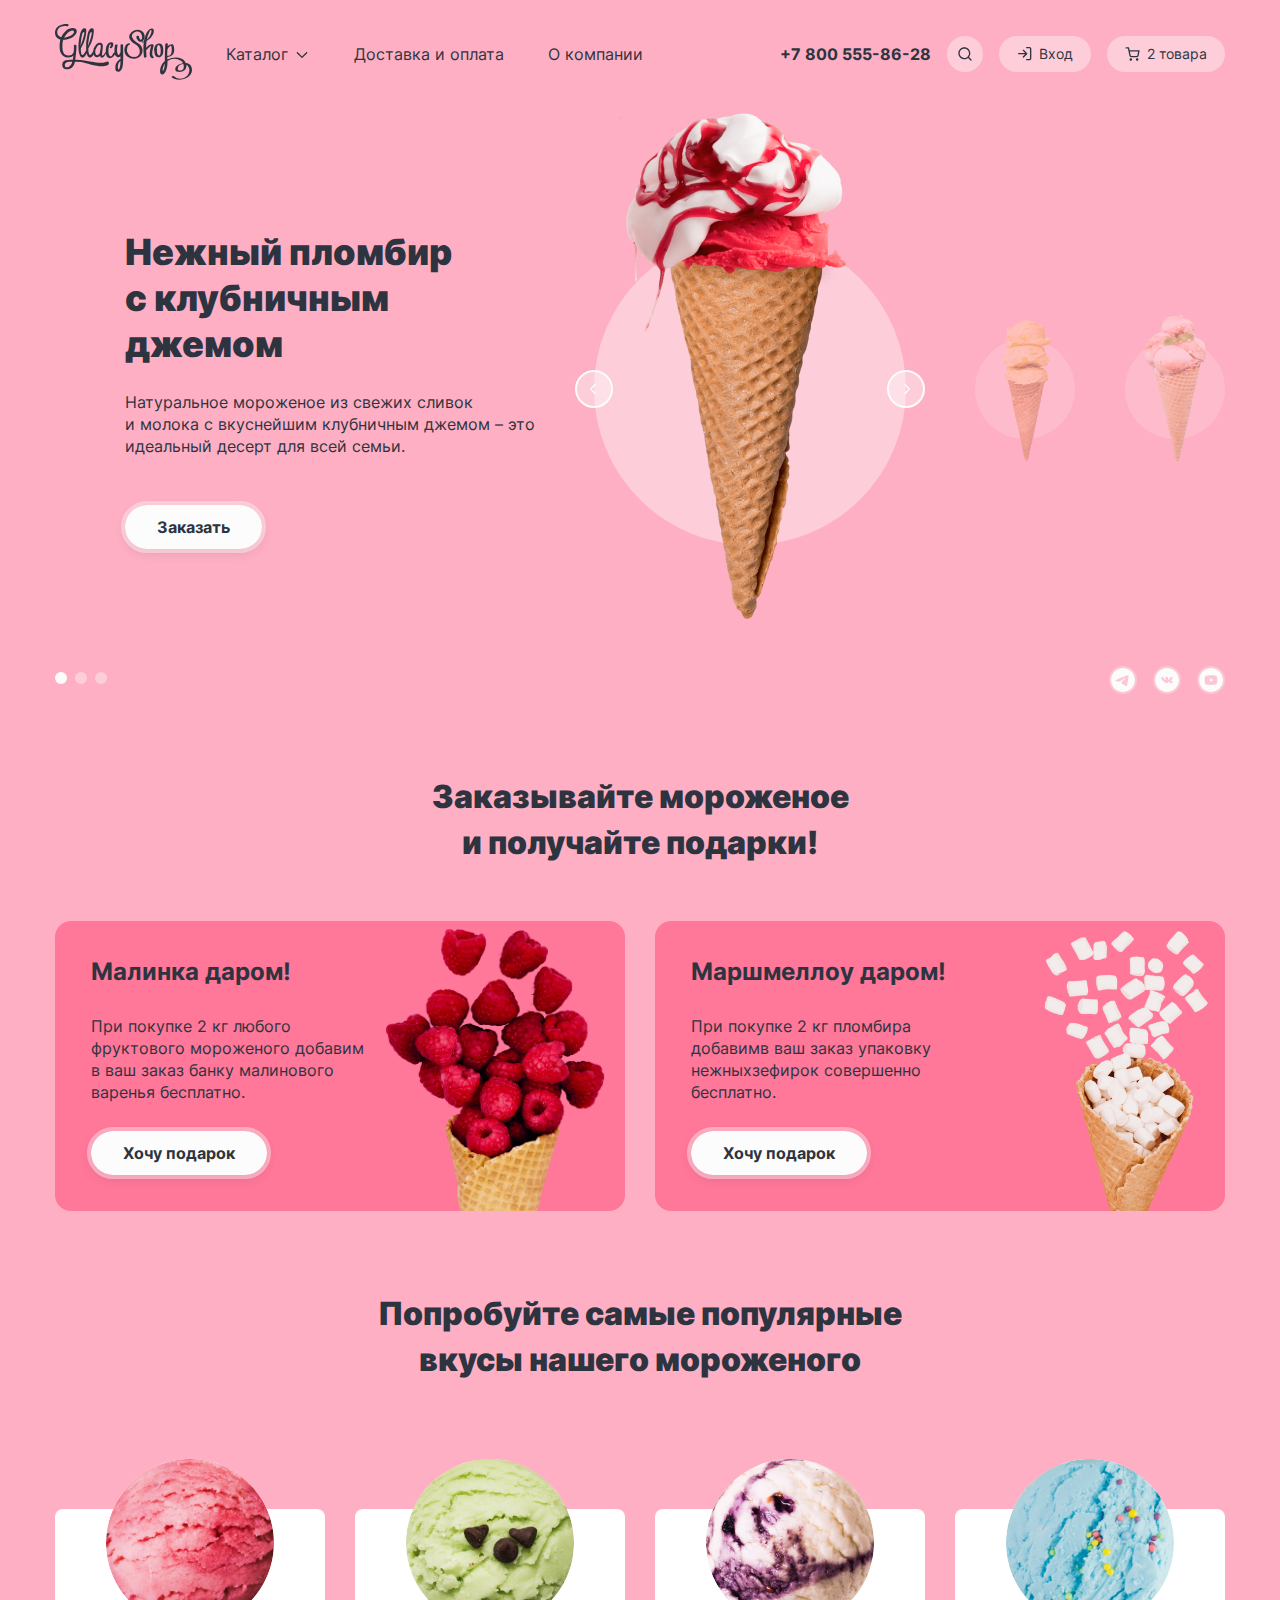
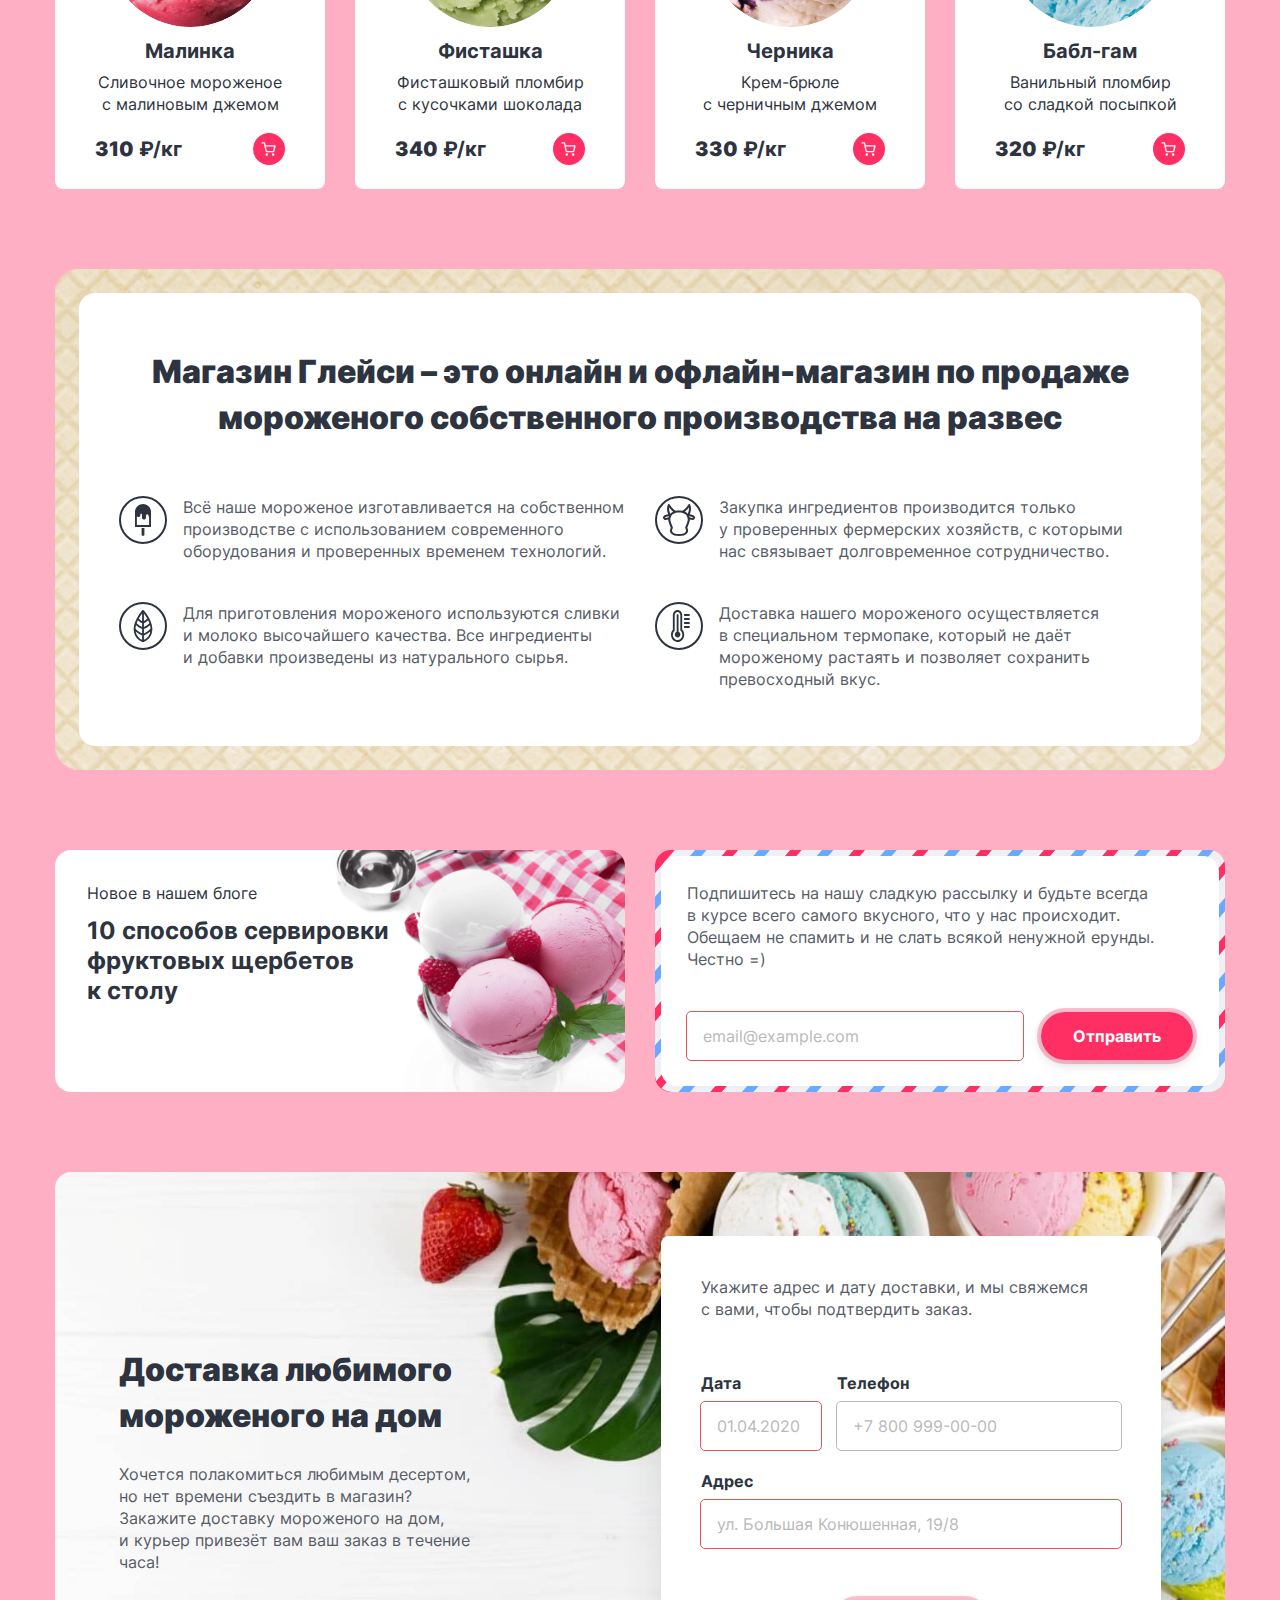
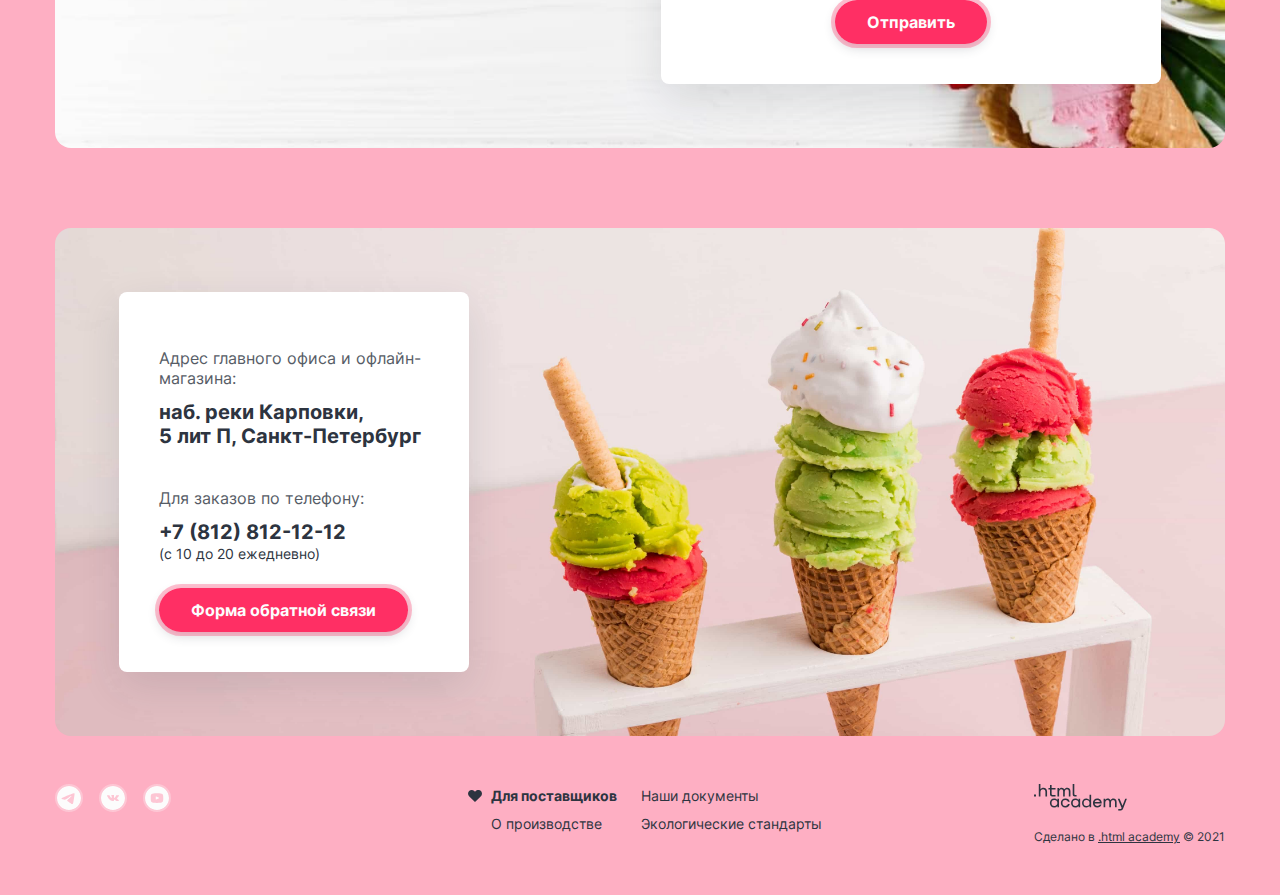
==== commit 53467f36: "Добавление модального окна, поповера каталога и поиска для навигации" ====
--- a/index.html
+++ b/index.html
@@ -1,473 +1,516 @@
 <!DOCTYPE html>
 <html lang="ru">
-
-<head>
-  <meta charset="UTF-8">
-  <meta http-equiv="X-UA-Compatible" content="IE=edge">
-  <meta name="viewport" content="width=device-width, initial-scale=1.0">
-  <title>Glassy Shop</title>
-  <link rel="stylesheet" href="styles/styles.css">
-  <link rel="stylesheet" href="styles/fonts.css">
-  <link rel="stylesheet" href="styles/butons.css">
-  <link rel="stylesheet" href="styles/grid.css">
-  <link rel="stylesheet" href="styles/social.css">
-  <link rel="stylesheet" href="styles/form.css">
-  <link rel="stylesheet" href="styles/header.css">
-  <link rel="stylesheet" href="styles/galley.css">
-  <link rel="stylesheet" href="styles/gifts.css">
-  <link rel="stylesheet" href="styles/catalog.css">
-  <link rel="stylesheet" href="styles/advantages.css">
-  <link rel="stylesheet" href="styles/news.css">
-  <link rel="stylesheet" href="styles/subscribe.css">
-  <link rel="stylesheet" href="styles/delivery.css">
-  <link rel="stylesheet" href="styles/contacts.css">
-  <link rel="stylesheet" href="styles/footer.css">
-</head>
-
-<body class="page-body page-body-slider-1">
-  <div class="main-container">
-    <header class="main-header">
-      <nav class="navigation">
-        <a href="#" class="navigation-logo-link">
-          <span class="visually-hidden">Главная.</span>
-          <svg class="navigation-logo-image" width="137" height="56" viewBox="0 0 137 56" fill="currentColor" aria-hidden="true" focusable="false" xmlns="http://www.w3.org/2000/svg">
-            <path d="M52.7904 37.5653C52.1339 37.4899 51.4697 37.6047 50.8761 37.8962C50.8761 37.8962 48.2048 40.1409 34.9912 37.5563C25.2769 35.6514 20.2283 35.8482 20.2283 35.8482C20.2283 35.8482 21.8577 24.6691 21.4125 21.539C21.3921 21.3081 21.2832 21.0942 21.1088 20.9424C20.9343 20.7905 20.7081 20.7127 20.4776 20.7252C19.507 20.7252 18.9194 21.1008 18.9194 21.6195C19.0026 23.7327 18.9282 25.8492 18.6968 27.9513C18.2934 29.0619 17.5362 30.0076 16.5428 30.6415C15.5493 31.2754 14.3753 31.5621 13.203 31.4571C8.97354 31.1619 8.08313 28.1033 7.70916 26.0196C7.33519 23.9358 7.1215 18.1137 8.2345 15.7348C8.2345 15.7348 14.6098 15.9584 18.6166 12.5242C22.6235 9.09001 22.3742 6.12085 20.4776 4.85091C18.581 3.58097 14.1379 3.80456 10.7276 6.93469C8.76961 8.65256 7.22335 10.7926 6.20438 13.195C6.20438 13.195 1.19139 12.1218 2.34002 6.86314C3.55987 1.37199 11.0304 2.01591 11.0304 2.01591C12.5886 2.31998 12.6598 2.46307 13.1763 1.94436C13.6927 1.42565 14.0667 0.0841676 11.618 0.00367843C9.16943 -0.0768107 1.82358 1.13947 0.416738 6.04037C-1.08805 11.2543 1.69002 14.9836 5.42082 15.5649C5.42082 15.5649 3.38179 24.5976 5.90164 29.0692C6.60015 30.4823 7.70101 31.655 9.06442 32.4385C10.4278 33.2219 11.9923 33.5807 13.5591 33.4693C15.0283 33.4693 17.6283 32.6465 18.3673 31.4571C18.3673 31.4571 18.0201 34.6587 17.7262 35.8214C17.7262 35.8214 11.5468 35.7409 9.61463 36.7157C6.32903 38.4596 7.01465 42.5467 8.27902 43.9955C9.34751 45.2296 12.5619 45.9004 14.8858 44.8004C16.2159 44.1575 17.3648 43.1907 18.2279 41.9879C19.091 40.7852 19.6409 39.3848 19.8276 37.9141C23.5873 37.7197 27.3537 38.1304 30.9844 39.1304C36.4782 40.7759 44.1268 42.3141 46.424 42.3141C48.7213 42.3141 53.5473 41.6523 53.8411 39.7295C54.0014 38.4596 53.5295 37.7978 52.7904 37.5653ZM14.1201 7.67698C14.1201 7.67698 17.0406 5.44117 18.4386 6.83631C18.7524 7.17634 18.9334 7.61882 18.9481 8.08226C18.9628 8.5457 18.8103 8.99888 18.5187 9.35831C17.931 10.1274 16.3817 12.56 9.02697 13.7673C9.02697 13.7673 11.342 9.68921 14.1201 7.67698ZM14.3605 42.4751C14.3605 42.4751 10.327 44.6841 9.90847 41.6881C9.74677 41.0634 9.80359 40.4018 10.0694 39.8141C10.3352 39.2265 10.7939 38.7483 11.3687 38.4596C12.0722 38.1108 13.0338 37.6726 17.2276 37.8246C17.1806 38.7802 16.8929 39.7081 16.3915 40.5214C15.89 41.3348 15.1912 42.007 14.3605 42.4751Z" />
-            <path d="M65.5143 21.226C65.5143 23.2472 65.5143 25.2594 65.5143 27.2806C65.5143 27.2806 65.5143 27.3521 65.5143 27.3879C65.4439 28.193 65.1812 28.9691 64.7486 29.6505C64.4751 30.1454 64.1198 30.59 63.6979 30.9652C63.226 31.3766 62.9143 30.4554 62.7363 30.0709C61.4986 27.4684 62.0952 23.9805 62.576 21.2528C62.7986 19.9471 60.163 20.2869 59.9582 21.4496C59.4779 23.7746 59.3132 26.1542 59.4685 28.5237C59.2351 28.5421 59.0082 28.6098 58.8026 28.7223C58.597 28.8348 58.4173 28.9896 58.2753 29.1765C57.8212 30.1513 56.4945 33.3888 54.8651 32.092C53.6897 31.1977 53.5651 28.7473 53.4404 27.3789C53.2986 25.4822 53.5471 23.5765 54.1706 21.7805C54.1171 21.9325 55.1856 19.2495 55.6575 20.2512C55.7851 20.7285 55.8025 21.2288 55.7084 21.7139C55.6143 22.199 55.4111 22.6561 55.1144 23.0504C53.7165 24.1057 55.889 24.5439 56.7349 23.9C58.3377 22.6927 59.4062 18.7934 56.6726 18.3284C53.5829 17.8097 51.8288 20.9398 51.1788 23.426C50.8342 24.8538 50.6845 26.322 50.7336 27.7903C50.3062 28.5416 48.8637 30.9562 48.0179 31.3676C47.0206 31.8863 47.0384 31.1619 47.074 30.6969C47.1096 30.2318 47.5548 26.0911 47.7953 23.3008C48.006 22.1931 47.8496 21.0465 47.35 20.0365C46.9672 19.2585 43.7884 17.5145 40.9925 20.7878C39.4175 22.5146 38.4536 24.715 38.2501 27.048C38.0631 27.4237 37.8583 27.8261 37.6179 28.2643C36.2823 30.7237 34.5994 31.7611 34.0029 30.053C33.4028 28.2736 33.1754 26.3889 33.3351 24.5171C35.4098 21.2912 36.9327 17.7394 37.8405 14.0088C39.1761 8.05259 38.9268 5.09238 38.2056 4.59156C37.4843 4.09074 34.4214 2.85657 32.5782 10.1811C31.2108 15.3927 30.7321 20.7994 31.1625 26.1716C30.8775 26.7797 30.5214 27.5131 30.0673 28.3448C28.7317 30.8042 27.0577 31.8416 26.4522 30.1335C25.8642 28.3516 25.6489 26.4669 25.82 24.5976C27.8948 21.3717 29.4177 17.8199 30.3255 14.0893C31.7056 8.05259 31.4296 5.09238 30.7084 4.59156C29.9871 4.09074 26.9241 2.85657 25.0899 10.1811C23.2557 17.5056 22.8906 25.4919 24.6447 30.8579C24.6447 30.8579 25.6063 33.8807 27.405 33.6571C28.8919 33.4693 30.6638 32.0026 31.7056 29.266C31.8234 29.8038 31.969 30.3352 32.1419 30.8579C32.1419 30.8579 33.1035 33.8807 34.9022 33.6571C36.122 33.5051 37.5734 32.4766 38.5885 30.5985C39.2206 32.2351 40.583 33.5855 42.3371 33.2815C44.7144 32.8522 45.2042 31.5554 45.2042 31.5554C45.2042 31.5554 45.1596 33.6839 46.6822 33.6839C48.0357 33.6839 49.1131 32.888 50.1815 30.8579C50.5466 30.1692 50.7603 29.7668 50.8761 29.5343C51.1877 31.4571 51.9802 33.1652 53.5473 33.8538C56.2185 35.0165 58.5514 32.8075 59.9226 30.6253C60.0983 31.1512 60.385 31.6328 60.763 32.0371C61.1411 32.4415 61.6015 32.7592 62.113 32.9685C62.6961 33.1525 63.3182 33.1723 63.9117 33.0256C64.5052 32.8789 65.0472 32.5715 65.4787 32.1367V35.2848C64.9905 35.2587 64.5069 35.3903 64.0986 35.6604C62.7354 36.7838 61.6781 38.2361 61.0257 39.8815C60.3732 41.5268 60.1469 43.3115 60.3678 45.0687C60.4054 45.5441 60.5596 46.0027 60.8166 46.4037C61.0736 46.8047 61.4255 47.1355 61.8408 47.3666C62.2561 47.5978 62.7219 47.7221 63.1967 47.7284C63.6714 47.7347 64.1404 47.6229 64.5616 47.4029C67.3219 46.1955 67.7403 42.0369 67.9719 39.497C68.5328 33.3888 68.0965 27.0301 68.0965 20.904C68.0965 19.7772 65.5143 20.3048 65.5143 21.226ZM26.933 11.2096C27.5474 8.8396 28.1173 7.89162 28.7138 7.89162C29.3104 7.89162 29.5419 8.52659 29.1234 10.5746C28.347 14.5027 27.1251 18.3285 25.4817 21.9772C25.4817 21.9772 26.3187 13.5885 26.933 11.2096ZM34.4303 11.2096C35.0446 8.8396 35.6145 7.89162 36.1665 7.89162C36.7186 7.89162 37.0035 8.52659 36.585 10.5746C36.1665 12.6226 34.8042 18.2837 32.9433 21.9772C32.9433 21.9772 33.8337 13.5885 34.4303 11.2096ZM45.8809 22.3618C45.8096 22.8805 45.4713 26.1984 44.9905 27.9871C44.5097 29.7757 44.1802 30.4107 42.7377 31.0278C41.2953 31.6449 40.5652 29.7578 40.5652 29.7578C39.5412 26.896 40.9124 24.3919 42.0521 22.6748C43.1919 20.9577 44.3405 20.8057 44.9994 20.8861C45.1538 20.9248 45.299 20.9937 45.4269 21.0888C45.5548 21.1839 45.6627 21.3034 45.7446 21.4405C45.8265 21.5775 45.8806 21.7294 45.904 21.8875C45.9274 22.0456 45.9195 22.2067 45.8809 22.3618ZM65.4431 38.4596C65.4968 40.8639 65.0162 43.25 64.0363 45.4443C63.413 45.5695 63.1459 45.337 62.9322 44.3353C62.7852 43.3721 62.7852 42.392 62.9322 41.4288C63.2234 39.6594 64.0946 38.0384 65.4075 36.823C65.452 37.3864 65.452 37.932 65.4431 38.4596Z" />
-            <path d="M82.1827 18.6951C81.0246 18.1819 79.9791 17.4436 79.1065 16.5226C78.2339 15.6016 77.5515 14.5163 77.0985 13.3291C75.9588 9.91279 79.6985 7.3908 82.6814 7.54283C85.6642 7.69487 87.2581 10.7803 87.1334 13.5437C87.08 14.5186 86.4656 16.7186 85.2635 15.5739C84.4686 14.6676 83.982 13.5304 83.8745 12.3275C83.6964 11.2453 81.1143 11.8892 81.2923 13.025C81.8088 16.2983 85.317 19.9024 88.3265 16.4771C88.9423 15.7016 89.3753 14.7962 89.5932 13.8287C89.8111 12.8612 89.8081 11.8568 89.5845 10.8906C89.361 9.92442 88.9226 9.02159 88.3023 8.24977C87.6819 7.47795 86.8957 6.85714 86.0026 6.43387C83.9878 5.64584 81.7597 5.60263 79.7161 6.31195C77.6725 7.02127 75.9463 8.43695 74.8458 10.3063C72.415 14.6438 77.2944 18.8829 80.7492 20.43C86.2964 23.4081 86.5012 32.9953 79.1286 33.0579C77.6141 33.023 76.1463 32.5236 74.9224 31.6268C73.6985 30.73 72.7769 29.4787 72.2814 28.0407C71.7739 26.5383 72.0321 21.2886 74.0622 20.8861C75.6739 20.5731 75.2376 19.0975 73.6616 19.3747C70.3581 20.0187 69.1383 24.3025 69.4588 27.2984C69.9753 32.0741 74.4273 34.7482 78.9239 34.7124C80.9132 34.7698 82.8598 34.126 84.426 32.8927C85.9922 31.6593 87.0792 29.9143 87.4985 27.9602C87.8293 26.0354 87.4788 24.055 86.5079 22.3627C85.5369 20.6703 84.0067 19.3727 82.1827 18.6951Z" />
-            <path d="M98.7265 32.9059C96.1888 31.5107 97.6402 26.1358 98.0231 24.0699C98.2724 22.7374 99.4032 20.6804 97.5868 20.2243C95.4587 19.7056 92.9299 21.7358 91.1046 23.6764C91.1031 21.4375 91.2668 19.2015 91.5943 16.9869C94.41 15.5759 96.6644 13.2453 97.9874 10.3778C99.145 8.0526 99.7148 3.22324 95.797 4.63628C92.2354 5.88833 91.0156 10.0022 89.9026 13.3023C89.482 14.5787 89.1576 15.8852 88.932 17.2105C88.5769 17.3602 88.2143 17.4916 87.8457 17.604C86.3677 18.069 86.5635 18.865 88.0594 18.3999L88.7806 18.1674C88.0683 23.1846 88.5491 28.4432 89.0033 33.3709C89.0033 33.8538 91.6745 33.3709 91.5765 32.6733C91.3806 30.4733 91.2115 28.2733 91.1402 26.0911C91.3552 26.028 91.5491 25.9074 91.7012 25.7423C92.5205 24.7092 93.4391 23.7597 94.4436 22.9073C94.7108 22.6658 94.9868 22.4423 95.2628 22.2276L95.6724 21.9236C96.269 21.4496 96.3847 21.4406 96.0107 21.9236C95.8712 22.7764 95.6869 23.6212 95.4587 24.4545C94.969 27.1375 93.5621 32.405 96.6518 34.0953C97.3196 34.4352 99.7237 33.4335 98.7265 32.9059ZM92.9477 11.3437C93.2238 10.5478 93.5888 9.76075 93.9272 8.99164C94.3457 8.02577 95.4676 4.72571 96.2779 6.30866C96.9279 7.56966 95.9039 9.63555 95.4498 10.8429C94.7348 12.7305 93.4994 14.3746 91.8882 15.5828C92.148 14.1479 92.5019 12.7317 92.9477 11.3437Z" />
-            <path d="M108.298 26.6366C108.298 23.6943 107.969 19.9203 104.47 19.6073C100.632 19.2585 99.1272 23.2919 99.0737 26.3057C99.0682 26.4124 99.095 26.5183 99.1507 26.6093C99.2063 26.7003 99.2882 26.7722 99.3854 26.8155C99.3854 29.6326 100.062 33.3083 103.401 33.2457C107.123 33.192 108.298 29.9278 108.298 26.6366ZM103.846 31.5375C101.674 30.6432 101.87 26.8781 102.012 25.0626C102.025 24.9714 102.012 24.8783 101.974 24.7943C101.936 24.7103 101.875 24.6389 101.798 24.5886C102.066 22.8 102.76 20.117 104.345 21.4496C105.609 22.5406 105.636 25.161 105.698 26.6724C105.752 27.7277 105.618 32.1993 103.855 31.5375H103.846Z" />
-            <path d="M136.346 42.7792C135.349 40.2035 133.158 39.2019 130.745 39.0946C130.476 38.4407 130.139 37.8172 129.739 37.2344C126.258 32.0563 117.995 32.7628 112.394 35.4457C112.394 34.6319 112.314 33.8181 112.278 33.0042C113.393 33.0946 114.511 32.8953 115.527 32.4253C116.542 31.9554 117.42 31.2308 118.075 30.3213C119.562 28.1838 119.348 24.3919 118.761 21.9951C118.209 19.7414 116.018 20.1439 114.371 20.8951C113.765 21.1834 113.206 21.5634 112.715 22.0219C112.715 21.4227 112.813 20.8146 112.857 20.2333C112.955 18.856 110.328 19.2048 110.239 20.4211C109.83 25.957 109.972 31.4749 109.848 37.0019C108.268 38.3058 107.013 39.9623 106.182 41.8395C105.352 43.7166 104.97 45.7625 105.066 47.8142C105.066 49.8444 106.785 51.3915 108.628 49.9427C111.201 47.9573 111.985 44.0134 112.341 40.9995C112.487 39.6544 112.534 38.3003 112.483 36.9482C114.491 35.6258 116.836 34.9138 119.237 34.898C121.638 34.8821 123.993 35.563 126.017 36.8588C126.887 37.4754 127.583 38.3071 128.039 39.2734C126.615 39.5292 125.232 39.9743 123.925 40.597C122.402 41.3304 120.141 43.0654 120.248 45.0061C120.23 45.6202 120.423 46.2216 120.794 46.7099C121.166 47.1983 121.692 47.5439 122.287 47.689C122.368 47.7304 122.455 47.7576 122.545 47.7695C128.012 48.6638 132.081 45.4174 131.298 40.8475C133.969 42.3052 134.957 45.6857 134.013 48.5923C131.885 55.1209 123.693 56.5786 118.921 52.2143C118.404 51.7493 116.081 52.733 116.49 53.1086C123.382 59.4315 140.549 53.5826 136.346 42.7792ZM109.687 41.1962C109.612 42.7754 109.269 44.3299 108.672 45.7931C108.45 46.2849 108.209 46.7589 107.951 47.224C107.951 47.224 107.72 47.2776 107.675 46.5801C107.671 44.0745 108.395 41.6223 109.759 39.5239C109.741 40.0783 109.723 40.6418 109.687 41.1962ZM112.474 25.2236C112.526 25.1796 112.571 25.1284 112.608 25.0716C113.086 24.2618 113.654 23.5088 114.3 22.8268C114.766 22.2947 115.309 21.8364 115.911 21.4675C116.196 21.6105 116.49 22.3618 116.597 23.3724C116.873 25.8586 116.989 32.405 113.089 31.788C112.785 31.7743 112.481 31.8262 112.198 31.94C112.189 29.6684 112.314 27.4505 112.474 25.2236ZM124.121 46.4549H124.067C122.572 46.0971 122.732 44.6662 122.928 43.7003C123.364 41.4377 126.106 40.2214 128.368 40.1231C129.517 43.3426 128.635 47.1972 124.121 46.4549Z" />
-            </svg>
-
-        </a>
-
-        <ul class="navigation-list">
-          <li class="navigation-item">
-            <a href="#" class="navigation-link navigation-link-menu button-header button-header-open">Каталог
-              <svg class="navigation-link-menu-image" height="16" viewBox="0 0 16 16" fill="currentColor" aria-hidden="true" focusable="false" xmlns="http://www.w3.org/2000/svg">
-                <path fill-rule="evenodd" clip-rule="evenodd" d="M3.80799 6.19526C3.54764 5.93491 3.12553 5.93491 2.86518 6.19526C2.60483 6.45561 2.60483 6.87772 2.86518 7.13807L7.52553 11.7984C7.52759 11.8005 7.52967 11.8026 7.53177 11.8047C7.66246 11.9354 7.83392 12.0005 8.00521 12C8.17518 11.9995 8.34498 11.9344 8.47466 11.8047C8.47675 11.8027 8.47881 11.8006 8.48087 11.7985L13.1412 7.13807C13.4016 6.87772 13.4016 6.45561 13.1412 6.19526C12.8809 5.93491 12.4588 5.93491 12.1984 6.19526L8.00321 10.3905L3.80799 6.19526Z"/>
-              </svg>
-            </a>
-          </li>
-          <li class="navigation-item">
-            <a href="#" class="navigation-link button-header">Доставка и оплата</a>
-          </li>
-          <li class="navigation-item">
-            <a href="#" class="navigation-link button-header">О компании</a>
-          </li>
-        </ul>
-
-        <ul class="navigation-user">
-          <li class="navigation-user-item navigation-user-item-phone">
-            <a href="tel:+78005558628" class="navigation-user-link navigation-user-phone button-user-phone">+7 800 555-86-28</a>
-          </li>
-          <li class="navigation-user-item">
-            <a href="#" class="navigation-user-link button-user button-user-search button-user-open">
-              <span class="visually-hidden">Поиск.</span>
-              <svg class="navigation-link-image" width="16" height="16" viewBox="0 0 16 16" fill="currentColor" aria-hidden="true" focusable="false" xmlns="http://www.w3.org/2000/svg">
-                <path fill-rule="evenodd" clip-rule="evenodd" d="M2.66341 7.33008C2.66341 4.75275 4.75275 2.66341 7.33008 2.66341C9.90741 2.66341 11.9967 4.75275 11.9967 7.33008C11.9967 8.58735 11.4995 9.7285 10.691 10.5676C10.6682 10.5852 10.6462 10.6044 10.6253 10.6253C10.6044 10.6463 10.5852 10.6682 10.5676 10.6911C9.72847 11.4996 8.58734 11.9967 7.33008 11.9967C4.75275 11.9967 2.66341 9.90741 2.66341 7.33008ZM11.0752 12.018C10.0487 12.8391 8.74675 13.3301 7.33008 13.3301C4.01637 13.3301 1.33008 10.6438 1.33008 7.33008C1.33008 4.01637 4.01637 1.33008 7.33008 1.33008C10.6438 1.33008 13.3301 4.01637 13.3301 7.33008C13.3301 8.74676 12.8391 10.0488 12.018 11.0752L14.4681 13.5253C14.7285 13.7857 14.7285 14.2078 14.4681 14.4682C14.2078 14.7285 13.7857 14.7285 13.5253 14.4682L11.0752 12.018Z" />
-                </svg>
-            </a>
-          </li>
-          <li class="navigation-user-item">
-            <a href="#" class="navigation-user-link button-user">
-              Вход
-            <svg class="navigation-link-image" width="16" height="16" viewBox="0 0 16 16" fill="currentColor" aria-hidden="true" focusable="false" xmlns="http://www.w3.org/2000/svg">
-              <path fill-rule="evenodd" clip-rule="evenodd" d="M9 1.66667C9 1.29848 9.29848 1 9.66667 1H12.3333C12.8638 1 13.3725 1.21071 13.7475 1.58579C14.1226 1.96086 14.3333 2.46957 14.3333 3V12.3333C14.3333 12.8638 14.1226 13.3725 13.7475 13.7475C13.3725 14.1226 12.8638 14.3333 12.3333 14.3333H9.66667C9.29848 14.3333 9 14.0349 9 13.6667C9 13.2985 9.29848 13 9.66667 13H12.3333C12.5101 13 12.6797 12.9298 12.8047 12.8047C12.9298 12.6797 13 12.5101 13 12.3333V3C13 2.82319 12.9298 2.65362 12.8047 2.5286C12.6797 2.40357 12.5101 2.33333 12.3333 2.33333H9.66667C9.29848 2.33333 9 2.03486 9 1.66667ZM5.86189 3.86193C6.12224 3.60158 6.54435 3.60158 6.8047 3.86193L10.1338 7.19103C10.1509 7.20785 10.1671 7.22559 10.1824 7.24416C10.2142 7.28296 10.2411 7.32451 10.2628 7.36795C10.3079 7.45781 10.3333 7.55927 10.3333 7.66667C10.3333 7.77529 10.3074 7.87785 10.2613 7.96846C10.241 8.00841 10.2164 8.04675 10.1876 8.08278C10.1708 8.10378 10.1527 8.12375 10.1335 8.14256L6.8047 11.4714C6.54435 11.7318 6.12224 11.7318 5.86189 11.4714C5.60154 11.2111 5.60154 10.7889 5.86189 10.5286L8.05715 8.33333H1.66667C1.29848 8.33333 1 8.03486 1 7.66667C1 7.29848 1.29848 7 1.66667 7H8.05715L5.86189 4.80474C5.60154 4.54439 5.60154 4.12228 5.86189 3.86193Z"/>
+  <head>
+    <meta charset="UTF-8" />
+    <meta http-equiv="X-UA-Compatible" content="IE=edge" />
+    <meta name="viewport" content="width=device-width, initial-scale=1.0" />
+    <title>Glassy Shop</title>
+    <link rel="stylesheet" href="styles/styles.css" />
+    <link rel="stylesheet" href="styles/fonts.css" />
+    <link rel="stylesheet" href="styles/butons.css" />
+    <link rel="stylesheet" href="styles/grid.css" />
+    <link rel="stylesheet" href="styles/social.css" />
+    <link rel="stylesheet" href="styles/form.css" />
+    <link rel="stylesheet" href="styles/header.css" />
+    <link rel="stylesheet" href="styles/popover.css" />
+    <link rel="stylesheet" href="styles/galley.css" />
+    <link rel="stylesheet" href="styles/gifts.css" />
+    <link rel="stylesheet" href="styles/catalog.css" />
+    <link rel="stylesheet" href="styles/advantages.css" />
+    <link rel="stylesheet" href="styles/news.css" />
+    <link rel="stylesheet" href="styles/subscribe.css" />
+    <link rel="stylesheet" href="styles/delivery.css" />
+    <link rel="stylesheet" href="styles/contacts.css" />
+    <link rel="stylesheet" href="styles/footer.css" />
+    <link rel="stylesheet" href="styles/modal.css" />
+  </head>
+
+  <body class="page-body page-body-slider-1">
+    <div class="main-container">
+      <header class="main-header">
+        <nav class="navigation">
+          <a href="#" class="navigation-logo-link">
+            <span class="visually-hidden">Главная.</span>
+            <svg class="navigation-logo-image" xmlns="http://www.w3.org/2000/svg" width="137" height="56" fill="currentColor" aria-hidden="true" focusable="false" viewBox="0 0 137 56">
+              <path d="M52.79 37.57a3.45 3.45 0 0 0-1.91.33s-2.68 2.24-15.89-.34c-9.71-1.9-14.76-1.71-14.76-1.71s1.63-11.18 1.18-14.31a.9.9 0 0 0-.93-.81c-.97 0-1.56.37-1.56.89.08 2.11 0 4.23-.22 6.33a5.36 5.36 0 0 1-5.5 3.5c-4.23-.29-5.12-3.35-5.5-5.43-.36-2.08-.58-7.9.53-10.29 0 0 6.38.23 10.39-3.2 4-3.44 3.75-6.4 1.86-7.68-1.9-1.27-6.34-1.05-9.75 2.08A17.33 17.33 0 0 0 6.2 13.2s-5-1.08-3.86-6.34c1.22-5.49 8.69-4.84 8.69-4.84 1.56.3 1.63.44 2.15-.08.51-.51.89-1.86-1.56-1.94C9.17-.08 1.82 1.14.42 6.04c-1.5 5.21 1.27 8.94 5 9.52 0 0-2.04 9.04.48 13.5a7.95 7.95 0 0 0 7.66 4.4c1.47 0 4.07-.81 4.8-2 0 0-.34 3.2-.63 4.36 0 0-6.18-.08-8.12.9-3.28 1.74-2.6 5.83-1.33 7.28 1.07 1.23 4.28 1.9 6.6.8a8.86 8.86 0 0 0 4.95-6.89c3.76-.19 7.52.22 11.15 1.22 5.5 1.65 13.15 3.18 15.44 3.18 2.3 0 7.13-.66 7.42-2.58.16-1.27-.31-1.93-1.05-2.16ZM14.12 7.67s2.92-2.23 4.32-.83a1.93 1.93 0 0 1 .08 2.52c-.59.77-2.14 3.2-9.5 4.4 0 0 2.32-4.07 5.1-6.08Zm.24 34.8s-4.03 2.21-4.45-.78a2.83 2.83 0 0 1 1.46-3.23c.7-.35 1.66-.79 5.86-.64a5.67 5.67 0 0 1-2.87 4.66Z" />
+              <path d="M65.51 21.23V27.38c-.07.81-.33 1.59-.76 2.27-.27.5-.63.94-1.05 1.32-.47.4-.79-.51-.96-.9-1.24-2.6-.64-6.09-.16-8.82.22-1.3-2.42-.96-2.62.2-.48 2.32-.65 4.7-.5 7.07a1.66 1.66 0 0 0-1.18.66c-.46.97-1.79 4.2-3.41 2.91-1.18-.9-1.3-3.34-1.43-4.71-.14-1.9.1-3.8.73-5.6-.05.15 1.02-2.53 1.49-1.53a3.26 3.26 0 0 1-.55 2.8c-1.4 1.06.78 1.5 1.62.85 1.6-1.2 2.68-5.1-.06-5.57-3.09-.52-4.84 2.61-5.5 5.1-.34 1.42-.49 2.9-.44 4.36-.42.75-1.87 3.17-2.71 3.58-1 .52-.98-.2-.95-.67.04-.47.48-4.6.73-7.4.2-1.1.05-2.25-.45-3.26-.38-.78-3.56-2.53-6.36.75a10.66 10.66 0 0 0-2.74 6.26l-.63 1.21c-1.34 2.46-3.02 3.5-3.62 1.8-.6-1.79-.82-3.67-.66-5.54A34.51 34.51 0 0 0 37.84 14c1.34-5.96 1.09-8.92.37-9.42-.73-.5-3.79-1.73-5.63 5.6a47.93 47.93 0 0 0-1.42 15.98c-.28.61-.64 1.34-1.1 2.17-1.33 2.46-3 3.5-3.6 1.8-.6-1.79-.81-3.67-.64-5.54a34.51 34.51 0 0 0 4.5-10.51c1.39-6.04 1.11-9 .39-9.5-.72-.5-3.79-1.73-5.62 5.6-1.83 7.32-2.2 15.3-.45 20.67 0 0 .97 3.02 2.77 2.8 1.48-.2 3.25-1.66 4.3-4.4.11.54.26 1.08.43 1.6 0 0 .96 3.02 2.76 2.8 1.22-.15 2.67-1.18 3.69-3.06.63 1.64 2 2.99 3.75 2.68 2.37-.43 2.86-1.72 2.86-1.72s-.04 2.12 1.48 2.12c1.36 0 2.43-.8 3.5-2.82l.7-1.33c.3 1.93 1.1 3.64 2.67 4.32 2.67 1.17 5-1.04 6.37-3.22a3.86 3.86 0 0 0 2.2 2.34 3.32 3.32 0 0 0 3.36-.83v3.14c-.49-.02-.97.11-1.38.38a10.47 10.47 0 0 0-3.73 9.4 2.9 2.9 0 0 0 2.83 2.67c.47 0 .94-.1 1.36-.33 2.76-1.2 3.18-5.36 3.41-7.9.56-6.11.13-12.47.13-18.6 0-1.12-2.59-.6-2.59.33ZM26.93 11.2c.62-2.37 1.19-3.32 1.78-3.32.6 0 .83.64.41 2.68a52.6 52.6 0 0 1-3.64 11.4s.84-8.38 1.45-10.76Zm7.5 0c.61-2.37 1.18-3.32 1.74-3.32.55 0 .83.64.41 2.68-.41 2.05-1.78 7.71-3.64 11.4 0 0 .9-8.38 1.49-10.76Zm11.45 11.15c-.07.52-.4 3.84-.89 5.63-.48 1.79-.81 2.42-2.25 3.04-1.44.61-2.17-1.27-2.17-1.27-1.03-2.86.34-5.37 1.48-7.09 1.14-1.71 2.3-1.86 2.95-1.78a1.2 1.2 0 0 1 .88 1.47Zm19.56 16.1c.06 2.4-.42 4.79-1.4 6.98-.63.13-.9-.1-1.1-1.1a9.63 9.63 0 0 1 0-2.91 8.06 8.06 0 0 1 2.47-4.6c.04.56.04 1.1.03 1.63ZM82.18 18.7a9.59 9.59 0 0 1-5.08-5.37c-1.14-3.42 2.6-5.94 5.58-5.79 2.98.15 4.58 3.24 4.45 6-.05.98-.66 3.18-1.87 2.03a5.7 5.7 0 0 1-1.39-3.24c-.17-1.08-2.76-.44-2.58.7.52 3.27 4.03 6.87 7.04 3.45A6.59 6.59 0 0 0 86 6.43a9.08 9.08 0 0 0-11.15 3.88c-2.43 4.33 2.44 8.57 5.9 10.12C86.3 23.41 86.5 33 79.13 33.06a7.4 7.4 0 0 1-6.85-5.02c-.5-1.5-.25-6.75 1.78-7.15 1.61-.32 1.18-1.8-.4-1.52-3.3.65-4.52 4.93-4.2 7.93.52 4.77 4.97 7.45 9.46 7.41a8.5 8.5 0 0 0 8.58-6.75 8.4 8.4 0 0 0-5.32-9.26Z" />
+              <path d="M98.73 32.9c-2.54-1.39-1.09-6.76-.7-8.83.24-1.33 1.37-3.39-.44-3.85-2.13-.51-4.66 1.52-6.49 3.46 0-2.24.17-4.48.5-6.7a13.9 13.9 0 0 0 6.39-6.6c1.16-2.33 1.72-7.16-2.2-5.74-3.55 1.25-4.77 5.36-5.89 8.66a26.93 26.93 0 0 0-.97 3.91c-.35.15-.72.28-1.08.4-1.48.46-1.29 1.25.2.79l.73-.23c-.71 5.01-.23 10.27.22 15.2 0 .48 2.67 0 2.58-.7-.2-2.2-.37-4.4-.44-6.58.22-.06.4-.18.56-.35a20.1 20.1 0 0 1 3.56-3.51l.41-.3c.6-.48.71-.49.34 0-.14.85-.32 1.7-.55 2.52-.5 2.69-1.9 7.96 1.2 9.65.66.34 3.06-.67 2.07-1.2Zm-5.78-21.56c.27-.8.64-1.58.98-2.35.42-.96 1.54-4.26 2.35-2.68.65 1.26-.38 3.33-.83 4.53a10.63 10.63 0 0 1-3.56 4.74c.26-1.43.61-2.85 1.06-4.24Z" />
+              <path d="M108.3 26.64c0-2.95-.33-6.72-3.83-7.03-3.84-.35-5.34 3.68-5.4 6.7a.53.53 0 0 0 .32.5c0 2.82.67 6.5 4.01 6.44 3.72-.06 4.9-3.32 4.9-6.61Zm-4.45 4.9c-2.18-.9-1.98-4.66-1.84-6.48a.48.48 0 0 0-.21-.47c.27-1.79.96-4.47 2.55-3.14 1.26 1.1 1.29 3.71 1.35 5.22.05 1.06-.08 5.53-1.84 4.87h-.01ZM136.35 42.78c-1-2.58-3.2-3.58-5.6-3.69-.27-.65-.61-1.27-1.01-1.86-3.48-5.17-11.75-4.47-17.35-1.78 0-.82-.08-1.63-.11-2.45a6.49 6.49 0 0 0 5.8-2.68c1.48-2.14 1.27-5.93.68-8.32-.55-2.26-2.74-1.86-4.39-1.1-.6.28-1.16.66-1.66 1.12 0-.6.1-1.2.15-1.79.1-1.37-2.53-1.03-2.62.2-.41 5.53-.27 11.04-.4 16.57a13.2 13.2 0 0 0-4.77 10.81c0 2.03 1.72 3.58 3.56 2.13 2.57-1.98 3.36-5.93 3.71-8.94.15-1.35.2-2.7.14-4.05a12.43 12.43 0 0 1 13.54-.1 6.2 6.2 0 0 1 2.02 2.42c-1.42.26-2.8.7-4.11 1.33-1.53.73-3.79 2.47-3.68 4.4a2.69 2.69 0 0 0 2.04 2.69.8.8 0 0 0 .25.08c5.47.9 9.54-2.35 8.76-6.92 2.67 1.46 3.66 4.84 2.71 7.74-2.13 6.53-10.32 7.99-15.09 3.62-.52-.46-2.84.52-2.43.9 6.9 6.32 24.06.47 19.86-10.33Zm-26.66-1.58a13.92 13.92 0 0 1-1.02 4.6c-.22.48-.46.96-.72 1.42 0 0-.23.06-.28-.64 0-2.5.72-4.96 2.09-7.06l-.07 1.68Zm2.78-15.98a.7.7 0 0 0 .14-.15c.48-.8 1.04-1.56 1.69-2.24.47-.54 1-1 1.61-1.36.29.14.58.9.69 1.9.27 2.49.39 9.04-3.51 8.42-.3-.02-.6.04-.9.15 0-2.27.12-4.49.28-6.72Zm11.65 21.23h-.05c-1.5-.35-1.34-1.78-1.14-2.75.43-2.26 3.18-3.48 5.44-3.58 1.15 3.22.26 7.08-4.25 6.33Z" />
             </svg>
           </a>
-          </li>
-          <li class="navigation-user-item">
-            <a href="#" class="navigation-user-link button-user">
-              <span class="visually-hidden">Корзина.</span>
-              <svg class="navigation-link-image" width="16" height="16" viewBox="0 0 16 16" fill="currentColor" aria-hidden="true" focusable="false" xmlns="http://www.w3.org/2000/svg">
-                <path fill-rule="evenodd" clip-rule="evenodd" d="M1.16667 1.25C0.798477 1.25 0.5 1.54848 0.5 1.91667C0.5 2.28486 0.798477 2.58333 1.16667 2.58333H2.93794L3.40537 4.91872C3.40821 4.93667 3.41176 4.95438 3.416 4.97182L4.38338 9.80515L4.3835 9.80571C4.46706 10.2257 4.69562 10.603 5.02921 10.8715C5.36111 11.1387 5.77595 11.2813 6.20183 11.2748H11.8225C12.2484 11.2813 12.6633 11.1387 12.9952 10.8715C13.3289 10.6029 13.5575 10.2254 13.641 9.80515L13.641 9.80515L13.642 9.80016L14.5691 4.93872C14.6063 4.74355 14.5545 4.54195 14.4279 4.38887C14.3012 4.23578 14.1129 4.14716 13.9142 4.14716H4.61072L4.1381 1.78583C4.07574 1.47426 3.80215 1.25 3.4844 1.25H1.16667ZM5.69098 9.54444L4.87759 5.4805H13.1084L12.3328 9.54736C12.31 9.65988 12.2485 9.7609 12.1591 9.83291C12.0691 9.90535 11.9565 9.94383 11.841 9.94162L11.841 9.94149H11.8282H6.19614V9.94137L6.18337 9.94162C6.06787 9.94383 5.95528 9.90535 5.8653 9.83291C5.77531 9.76048 5.71368 9.6587 5.69117 9.5454L5.69098 9.54444ZM4.55739 13.5054C4.55739 12.8175 5.1151 12.2597 5.80307 12.2597C6.49105 12.2597 7.04876 12.8175 7.04876 13.5054C7.04876 14.1934 6.49105 14.7511 5.80307 14.7511C5.1151 14.7511 4.55739 14.1934 4.55739 13.5054ZM10.9307 13.5054C10.9307 12.8175 11.4884 12.2597 12.1764 12.2597C12.8644 12.2597 13.4221 12.8175 13.4221 13.5054C13.4221 14.1934 12.8644 14.7511 12.1764 14.7511C11.4884 14.7511 10.9307 14.1934 10.9307 13.5054Z"/>
-              </svg>
-                <span class="navigation-user-word"><b class="navigation-user-number">2</b> товара</span>
-            </a>
-          </li>
-        </ul>
-      </nav>
-    </header>
-
-    <main class="main-index">
-      <h1 class="visually-hidden">Инернет-магазин мороженого «Glassy Shop».</h1>
-
-      <section class="gallery">
-        <h2 class="visually-hidden">Примеры нашего мороженого.</h2>
-
-        <ol class="slider-description">
-          <li class="slider-description-item slider-description-item-1 slider-description-item-active">
-            <h3 class="slider-description-title title-huge">Нежный пломбир с&nbsp;клубничным джемом</h3>
-            <p class="slider-description-text">Натуральное мороженое из&nbsp;свежих сливок и&nbsp;молока с&nbsp;вкуснейшим клубничным джемом – это идеальный десерт для&nbsp;всей&nbsp;семьи.</p>
-            <a class="slider-description-button button" href="#">Заказать</a>
-          </li>
-          <li class="slider-description-item slider-description-item-2">
-            <h3 class="slider-description-title">Сливочное мороженое со&nbsp;вкусом банана</h3>
-            <p class="slider-description-text">Сливочное мороженое с&nbsp;ярким банановым вкусом подарит вам свежесть и&nbsp;наслаждение даже в&nbsp;самый жаркий летний&nbsp;день.</p>
-            <a class="slider-description-button button" href="#">Заказать</a>
-          </li>
-          <li class="slider-description-item slider-description-item-3">
-            <h3 class="slider-description-title">Карамельный пломбир с&nbsp;маршмеллоу</h3>
-            <p class="slider-description-text">Необычный сладкий десерт с&nbsp;карамельным топпингом и&nbsp;кусочками зефира завоюет сердца сладкоежек всех возрастов.</p>
-            <a class="slider-description-button button" href="#">Заказать</a>
-          </li>
-        </ol>
-
-        <ol class="slider-gallery-list">
-          <li class="slider-gallery-item slider-gallery-item-1 slider-gallery-item-active">
-            <img class="slider-gallery-image slider-gallery-image-active" src="images/gallery/icecream-01.png" width="90" height="150" alt="Нежный пломбир с клубничным джемом.">
-          </li>
-          <li class="slider-gallery-item slider-gallery-item-2">
-            <img class="slider-gallery-image" src="images/gallery/icecream-02.png" width="90" height="150" alt="Сливочное мороженое со вкусом банана.">
-          </li>
-          <li class="slider-gallery-item slider-gallery-item-3">
-            <img class="slider-gallery-image" src="images/gallery/icecream-03.png" width="90" height="150" alt="Карамельный пломбир с маршмеллоу.">
-          </li>
-        </ol>
-
-        <div class="slider-buttons">
-          <button class="slider-button slider-button-prev button-slider-control" type="button">
-            <span class="visually-hidden">Предыдущее морженое.</span>
-            <svg class="slider-button-image" width="16" height="16" viewBox="0 0 16 16" fill="currentColor" aria-hidden="true" focusable="false" xmlns="http://www.w3.org/2000/svg">
-              <path fill-rule="evenodd" clip-rule="evenodd" d="M9.8033 3.80515C10.063 3.54545 10.063 3.12439 9.8033 2.8647C9.54361 2.605 9.12255 2.605 8.86285 2.8647L4.19477 7.53277C3.93593 7.79162 3.93508 8.21075 4.19221 8.47065C4.19338 8.47183 4.19454 8.47301 4.19572 8.47418L8.8638 13.1423C9.12349 13.402 9.54455 13.402 9.80425 13.1423C10.0639 12.8826 10.0639 12.4615 9.80425 12.2018L5.60545 8.00301L9.8033 3.80515Z"/>
-            </svg>
-          </button>
-
-          <button class="slider-button slider-button-next button-slider-control" type="button">
-            <span class="visually-hidden">Следущее мороженое.</span>
-            <svg class="slider-button-image" width="16" height="16" viewBox="0 0 16 16" fill="currentColor" aria-hidden="true" focusable="false" xmlns="http://www.w3.org/2000/svg">
-              <path fill-rule="evenodd" clip-rule="evenodd" d="M7.13526 2.8647C6.87557 2.605 6.45451 2.605 6.19481 2.8647C5.93511 3.12439 5.93511 3.54545 6.19481 3.80515L10.3961 8.00643L6.19477 12.2077C5.93508 12.4674 5.93508 12.8885 6.19477 13.1482C6.45447 13.4079 6.87553 13.4079 7.13523 13.1482L11.804 8.47944C11.8049 8.47852 11.8058 8.47759 11.8068 8.47666C12.0665 8.21696 12.0665 7.79591 11.8068 7.53621L7.13526 2.8647Z"/>
-            </svg>
-          </button>
-        </div>
-
-        <ol class="slider-pagination-list">
-          <li class="slider-pagination-item">
-            <button class="slider-pagination-button slider-pagination-button-active button-slider-pagination button-slider-pagination-active" type="button">
-              <span class="visually-hidden">1 мороженое.</span>
-            </button>
-          </li>
-          <li class="slider-pagination-item">
-            <button class="slider-pagination-button button-slider-pagination" type="button">
-              <span class="visually-hidden">2 мороженое.</span>
-            </button>
-          </li>
-          <li class="slider-pagination-item">
-            <button class="slider-pagination-button button-slider-pagination" type="button">
-              <span class="visually-hidden">3 мороженое.</span>
-            </button>
-          </li>
-        </ol>
-
-        <ul class="gallery-social-list social-list">
-          <li class="social-item">
-            <a class="social-link" href="#">
-              <span class="visually-hidden">Telegram.</span>
-              <svg class="social-image" width="24" height="24" viewBox="0 0 16 16" fill="currentColor" aria-hidden="true" focusable="false" xmlns="http://www.w3.org/2000/svg">
-                <path fill-rule="evenodd" clip-rule="evenodd" d="M16 8C16 12.418 12.418 16 8 16C3.582 16 0 12.418 0 8C0 3.582 3.582 0 8 0C12.418 0 16 3.582 16 8ZM8.28667 5.906C7.50867 6.22933 5.95333 6.89933 3.62133 7.91533C3.24267 8.066 3.044 8.21333 3.026 8.35733C2.99533 8.60133 3.30067 8.69733 3.71533 8.82733C3.772 8.84533 3.83067 8.86333 3.89067 8.88333C4.29933 9.016 4.84867 9.17133 5.134 9.17733C5.39333 9.18267 5.68267 9.076 6.002 8.85733C8.18067 7.386 9.30533 6.64267 9.376 6.62667C9.426 6.61533 9.49533 6.60067 9.542 6.64267C9.58867 6.684 9.584 6.76267 9.57933 6.784C9.54867 6.91267 8.35267 8.02533 7.73267 8.60133C7.53933 8.78067 7.40267 8.908 7.37467 8.93733C7.312 9.002 7.248 9.064 7.18667 9.12333C6.80667 9.48867 6.52267 9.76333 7.20267 10.2113C7.52933 10.4267 7.79067 10.6047 8.05133 10.782C8.336 10.976 8.62 11.1693 8.988 11.4107C9.08133 11.472 9.17067 11.5353 9.258 11.5973C9.58933 11.834 9.88733 12.046 10.2553 12.0127C10.4687 11.9927 10.69 11.792 10.802 11.1927C11.0667 9.77533 11.588 6.706 11.7087 5.44067C11.716 5.33561 11.7115 5.23006 11.6953 5.126C11.6856 5.04195 11.6447 4.96462 11.5807 4.90933C11.4853 4.83133 11.3373 4.81467 11.2707 4.816C10.97 4.82133 10.5087 4.982 8.28667 5.906Z" />
-              </svg>
-            </a>
-          </li>
-
-          <li class="social-item">
-            <a class="social-link" href="#">
-              <span class="visually-hidden">В Контакте.</span>
-              <svg class="social-image" width="24" height="24" viewBox="0 0 16 16" fill="currentColor" aria-hidden="true" focusable="false" xmlns="http://www.w3.org/2000/svg">
-                <path fill-rule="evenodd" clip-rule="evenodd" d="M16 8C16 12.4183 12.4183 16 8 16C3.58172 16 0 12.4183 0 8C0 3.58172 3.58172 0 8 0C12.4183 0 16 3.58172 16 8ZM8.39228 9.98325H7.91409C7.91409 9.98325 6.85898 10.0389 5.92986 9.19111C4.91657 8.26636 4.02166 6.43135 4.02166 6.43135C4.02166 6.43135 3.97008 6.31103 4.02612 6.25287C4.08911 6.18748 4.2607 6.18329 4.2607 6.18329L5.40378 6.17672C5.40378 6.17672 5.51151 6.19252 5.58862 6.24211C5.65216 6.28304 5.68778 6.35957 5.68778 6.35957C5.68778 6.35957 5.87252 6.76907 6.11721 7.13954C6.59475 7.86277 6.81717 8.02097 6.97932 7.94349C7.21553 7.8305 7.14472 6.92108 7.14472 6.92108C7.14472 6.92108 7.14907 6.59097 7.0258 6.44401C6.93034 6.33007 6.75027 6.29685 6.67077 6.28752C6.60647 6.28 6.71204 6.14912 6.84888 6.09038C7.05458 6.00205 7.41787 5.99701 7.84708 6.00091C8.18147 6.00386 8.2777 6.02214 8.40846 6.04984C8.71183 6.11404 8.70237 6.31976 8.68196 6.76362C8.67586 6.89625 8.66879 7.05014 8.66879 7.22787C8.66879 7.26786 8.66746 7.31048 8.66609 7.35433C8.659 7.58166 8.65089 7.84192 8.82159 7.93863C8.90913 7.98813 9.1233 7.94606 9.65894 7.14887C9.91286 6.77107 10.1032 6.32683 10.1032 6.32683C10.1032 6.32683 10.1448 6.24763 10.2095 6.21365C10.2756 6.179 10.3648 6.18966 10.3648 6.18966L11.5677 6.1831C11.5677 6.1831 11.9291 6.14531 11.9877 6.28828C12.049 6.43839 11.8526 6.78887 11.3611 7.36294C10.8976 7.90445 10.6707 8.10579 10.6886 8.2824C10.7018 8.41323 10.8493 8.53049 11.1343 8.76238C11.7265 9.24409 11.8843 9.49702 11.9218 9.55713C11.9248 9.56199 11.9271 9.56559 11.9287 9.56795C12.1937 9.95308 11.6348 9.98325 11.6348 9.98325L10.5665 9.99629C10.5665 9.99629 10.3369 10.0362 10.0347 9.85427C9.87671 9.75923 9.72223 9.60401 9.57505 9.45612C9.35005 9.23004 9.1421 9.02109 8.96463 9.07041C8.66683 9.15322 8.67617 9.71559 8.67617 9.71559C8.67617 9.71559 8.67834 9.83571 8.61046 9.89968C8.53672 9.96936 8.39228 9.98325 8.39228 9.98325Z" />
-              </svg>
-            </a>
-          </li>
-
-          <li class="social-item">
-            <a class="social-link" href="#">
-              <span class="visually-hidden">YouTube.</span>
-              <svg class="social-image" width="24" height="24" viewBox="0 0 16 16" fill="currentColor" aria-hidden="true" focusable="false" xmlns="http://www.w3.org/2000/svg">
-                <path d="M9.33583 7.86083L7.46417 6.9875C7.30083 6.91167 7.16667 6.99667 7.16667 7.1775V8.8225C7.16667 9.00333 7.30083 9.08833 7.46417 9.0125L9.335 8.13917C9.49917 8.0625 9.49917 7.9375 9.33583 7.86083ZM8 0C3.58167 0 0 3.58167 0 8C0 12.4183 3.58167 16 8 16C12.4183 16 16 12.4183 16 8C16 3.58167 12.4183 0 8 0ZM8 11.25C3.905 11.25 3.83333 10.8808 3.83333 8C3.83333 5.11917 3.905 4.75 8 4.75C12.095 4.75 12.1667 5.11917 12.1667 8C12.1667 10.8808 12.095 11.25 8 11.25Z" />
-              </svg>
-            </a>
-          </li>
-        </ul>
-      </section>
-
-      <section class="gifts">
-        <h2 class="gifts-title title-big">Заказывайте мороженое и&nbsp;получайте подарки!</h2>
-
-        <ul class="gifts-list grid-two-columns">
-          <li class="gifts-item">
-            <article class="gifts-card gifts-card-raspberries">
-              <h3 class="gifts-card-title title-medium">Малинка даром!</h3>
-              <p class="gifts-card-text">При покупке 2&nbsp;кг любого фруктового мороженого добавим в&nbsp;ваш заказ банку малинового варенья бесплатно.</p>
-              <a class="gift-card-link button" href="#">Хочу подарок</a>
-            </article>
-          </li>
-
-          <li class="gifts-item">
-            <article class="gifts-card gifts-card-marshmallow">
-              <h3 class="gifts-card-title title-medium">Маршмеллоу даром!</h3>
-              <p class="gifts-card-text">При покупке 2&nbsp;кг пломбира добавимв ваш заказ упаковку нежныхзефирок совершенно бесплатно.</p>
-              <a class="gift-card-link button" href="#">Хочу подарок</a>
-            </article>
-          </li>
-        </ul>
-      </section>
-
-      <section class="catalog">
-        <h2 class="catalog-title title-big">Попробуйте самые популярные вкусы нашего мороженого</h2>
-
-        <ul class="catalog-list">
-          <li class="catalog-item">
-            <div class="catalog-item-inner">
-              <a href="#" class="catalog-item-link">
-                <h3 class="catalog-item-name title-small">Малинка</h3>
-                <img class="catalog-item-image" src="images/catalog/raspberry.jpg" width="168" height="168" alt="Розовое мороженое.">
-              </a>
-              <p class="catalog-item-text">Сливочное мороженое с&nbsp;малиновым джемом</p>
-
-              <div class="catalog-item-info-inner">
-                <p class="catalog-item-info title-small"><b class="catalog-price">310</b> ₽/кг</p>
-                <button class="catalog-item-button button-cart">
-                  <span class="visually-hidden">Добавить в&nbsp;корзину</span>
-                  <svg class="catalog-item-button-image" width="16" height="16" viewBox="0 0 16 16" fill="currentColor" aria-hidden="true" focusable="false" xmlns="http://www.w3.org/2000/svg">
-                    <path fill-rule="evenodd" clip-rule="evenodd" d="M1.16667 1.25C0.798477 1.25 0.5 1.54848 0.5 1.91667C0.5 2.28486 0.798477 2.58333 1.16667 2.58333H2.93794L3.40537 4.91872C3.40821 4.93667 3.41176 4.95438 3.416 4.97182L4.38338 9.80515L4.3835 9.80571C4.46706 10.2257 4.69562 10.603 5.02921 10.8715C5.36111 11.1387 5.77595 11.2813 6.20183 11.2748H11.8225C12.2484 11.2813 12.6633 11.1387 12.9952 10.8715C13.3289 10.6029 13.5575 10.2254 13.641 9.80515L13.641 9.80515L13.642 9.80016L14.5691 4.93872C14.6063 4.74355 14.5545 4.54195 14.4279 4.38887C14.3012 4.23578 14.1129 4.14716 13.9142 4.14716H4.61072L4.1381 1.78583C4.07574 1.47426 3.80215 1.25 3.4844 1.25H1.16667ZM5.69098 9.54444L4.87759 5.4805H13.1084L12.3328 9.54736C12.31 9.65988 12.2485 9.7609 12.1591 9.83291C12.0691 9.90535 11.9565 9.94383 11.841 9.94162L11.841 9.94149H11.8282H6.19614V9.94137L6.18337 9.94162C6.06787 9.94383 5.95528 9.90535 5.8653 9.83291C5.77531 9.76048 5.71368 9.6587 5.69117 9.5454L5.69098 9.54444ZM4.55739 13.5054C4.55739 12.8175 5.1151 12.2597 5.80307 12.2597C6.49105 12.2597 7.04876 12.8175 7.04876 13.5054C7.04876 14.1934 6.49105 14.7511 5.80307 14.7511C5.1151 14.7511 4.55739 14.1934 4.55739 13.5054ZM10.9307 13.5054C10.9307 12.8175 11.4884 12.2597 12.1764 12.2597C12.8644 12.2597 13.4221 12.8175 13.4221 13.5054C13.4221 14.1934 12.8644 14.7511 12.1764 14.7511C11.4884 14.7511 10.9307 14.1934 10.9307 13.5054Z" />
-                  </svg>
-                </button>
-            </div>
-            </div>
-          </li>
-
-          <li class="catalog-item">
-            <div class="catalog-item-inner">
-              <a href="#" class="catalog-item-link">
-                <h3 class="catalog-item-name title-small">Фисташка</h3>
-                <img class="catalog-item-image" src="images/catalog/pistachio.jpg" width="168" height="168" alt="Зелёное мороженое с маленькимим кусочками печенья.">
-              </a>
-              <p class="catalog-item-text">Фисташковый пломбир с кусочками шоколада</p>
-
-              <div class="catalog-item-info-inner">
-                <p class="catalog-item-info title-small"><b class="catalog-price">340</b> ₽/кг</p>
-                <button class="catalog-item-button button-cart">
-                  <span class="visually-hidden">Добавить в&nbsp;корзину</span>
-                  <svg class="catalog-item-button-image" width="16" height="16" viewBox="0 0 16 16" fill="currentColor" aria-hidden="true" focusable="false" xmlns="http://www.w3.org/2000/svg">
-                    <path fill-rule="evenodd" clip-rule="evenodd" d="M1.16667 1.25C0.798477 1.25 0.5 1.54848 0.5 1.91667C0.5 2.28486 0.798477 2.58333 1.16667 2.58333H2.93794L3.40537 4.91872C3.40821 4.93667 3.41176 4.95438 3.416 4.97182L4.38338 9.80515L4.3835 9.80571C4.46706 10.2257 4.69562 10.603 5.02921 10.8715C5.36111 11.1387 5.77595 11.2813 6.20183 11.2748H11.8225C12.2484 11.2813 12.6633 11.1387 12.9952 10.8715C13.3289 10.6029 13.5575 10.2254 13.641 9.80515L13.641 9.80515L13.642 9.80016L14.5691 4.93872C14.6063 4.74355 14.5545 4.54195 14.4279 4.38887C14.3012 4.23578 14.1129 4.14716 13.9142 4.14716H4.61072L4.1381 1.78583C4.07574 1.47426 3.80215 1.25 3.4844 1.25H1.16667ZM5.69098 9.54444L4.87759 5.4805H13.1084L12.3328 9.54736C12.31 9.65988 12.2485 9.7609 12.1591 9.83291C12.0691 9.90535 11.9565 9.94383 11.841 9.94162L11.841 9.94149H11.8282H6.19614V9.94137L6.18337 9.94162C6.06787 9.94383 5.95528 9.90535 5.8653 9.83291C5.77531 9.76048 5.71368 9.6587 5.69117 9.5454L5.69098 9.54444ZM4.55739 13.5054C4.55739 12.8175 5.1151 12.2597 5.80307 12.2597C6.49105 12.2597 7.04876 12.8175 7.04876 13.5054C7.04876 14.1934 6.49105 14.7511 5.80307 14.7511C5.1151 14.7511 4.55739 14.1934 4.55739 13.5054ZM10.9307 13.5054C10.9307 12.8175 11.4884 12.2597 12.1764 12.2597C12.8644 12.2597 13.4221 12.8175 13.4221 13.5054C13.4221 14.1934 12.8644 14.7511 12.1764 14.7511C11.4884 14.7511 10.9307 14.1934 10.9307 13.5054Z" />
-                  </svg>
-                </button>
-               </div>
-            </div>
-          </li>
-
-          <li class="catalog-item">
-            <div class="catalog-item-inner">
-              <a href="#" class="catalog-item-link">
-                <h3 class="catalog-item-name title-small">Черника</h3>
-                <img class="catalog-item-image" src="images/catalog/blueberry.jpg" width="168" height="168" alt="Бело-фиолетовое мороженое с небольшим количеством варенья.">
-              </a>
-              <p class="catalog-item-text">Крем-брюле с&nbsp;черничным джемом</p>
-
-              <div class="catalog-item-info-inner">
-                <p class="catalog-item-info title-small"><b class="catalog-price">330</b> ₽/кг</p>
-                <button class="catalog-item-button button-cart">
-                  <span class="visually-hidden">Добавить в&nbsp;корзину</span>
-                  <svg class="catalog-item-button-image" width="16" height="16" viewBox="0 0 16 16" fill="currentColor" aria-hidden="true" focusable="false" xmlns="http://www.w3.org/2000/svg">
-                    <path fill-rule="evenodd" clip-rule="evenodd" d="M1.16667 1.25C0.798477 1.25 0.5 1.54848 0.5 1.91667C0.5 2.28486 0.798477 2.58333 1.16667 2.58333H2.93794L3.40537 4.91872C3.40821 4.93667 3.41176 4.95438 3.416 4.97182L4.38338 9.80515L4.3835 9.80571C4.46706 10.2257 4.69562 10.603 5.02921 10.8715C5.36111 11.1387 5.77595 11.2813 6.20183 11.2748H11.8225C12.2484 11.2813 12.6633 11.1387 12.9952 10.8715C13.3289 10.6029 13.5575 10.2254 13.641 9.80515L13.641 9.80515L13.642 9.80016L14.5691 4.93872C14.6063 4.74355 14.5545 4.54195 14.4279 4.38887C14.3012 4.23578 14.1129 4.14716 13.9142 4.14716H4.61072L4.1381 1.78583C4.07574 1.47426 3.80215 1.25 3.4844 1.25H1.16667ZM5.69098 9.54444L4.87759 5.4805H13.1084L12.3328 9.54736C12.31 9.65988 12.2485 9.7609 12.1591 9.83291C12.0691 9.90535 11.9565 9.94383 11.841 9.94162L11.841 9.94149H11.8282H6.19614V9.94137L6.18337 9.94162C6.06787 9.94383 5.95528 9.90535 5.8653 9.83291C5.77531 9.76048 5.71368 9.6587 5.69117 9.5454L5.69098 9.54444ZM4.55739 13.5054C4.55739 12.8175 5.1151 12.2597 5.80307 12.2597C6.49105 12.2597 7.04876 12.8175 7.04876 13.5054C7.04876 14.1934 6.49105 14.7511 5.80307 14.7511C5.1151 14.7511 4.55739 14.1934 4.55739 13.5054ZM10.9307 13.5054C10.9307 12.8175 11.4884 12.2597 12.1764 12.2597C12.8644 12.2597 13.4221 12.8175 13.4221 13.5054C13.4221 14.1934 12.8644 14.7511 12.1764 14.7511C11.4884 14.7511 10.9307 14.1934 10.9307 13.5054Z" />
+
+          <ul class="navigation-list">
+            <li class="navigation-item navigation-item-catalog">
+              <a href="#" class="navigation-link navigation-link-catalog button-header"
+                >Каталог
+                <svg class="navigation-link-catalog-image" height="16" viewBox="0 0 16 16" fill="currentColor" aria-hidden="true" focusable="false" xmlns="http://www.w3.org/2000/svg">
+                  <path fill-rule="evenodd" clip-rule="evenodd" d="M3.80799 6.19526C3.54764 5.93491 3.12553 5.93491 2.86518 6.19526C2.60483 6.45561 2.60483 6.87772 2.86518 7.13807L7.52553 11.7984C7.52759 11.8005 7.52967 11.8026 7.53177 11.8047C7.66246 11.9354 7.83392 12.0005 8.00521 12C8.17518 11.9995 8.34498 11.9344 8.47466 11.8047C8.47675 11.8027 8.47881 11.8006 8.48087 11.7985L13.1412 7.13807C13.4016 6.87772 13.4016 6.45561 13.1412 6.19526C12.8809 5.93491 12.4588 5.93491 12.1984 6.19526L8.00321 10.3905L3.80799 6.19526Z" />
+                </svg>
+              </a>
+
+              <div class="popover-subcatalog">
+                <h2 class="popover-subcatalog-title sub-text-medium-bold">Новинки</h2>
+
+                <ul class="popover-subcatalog-list">
+                  <li class="popover-subcatalog-item"><a class="popover-subcatalog-link" href="#">Сливочное</a></li>
+                  <li class="popover-subcatalog-item"><a class="popover-subcatalog-link" href="#">Щербеты</a></li>
+                  <li class="popover-subcatalog-item"><a class="popover-subcatalog-link" href="#">Фруктовый лёд</a></li>
+                  <li class="popover-subcatalog-item"><a class="popover-subcatalog-link" href="#">Мелорин</a></li>
+                </ul>
+              </div>
+            </li>
+            <li class="navigation-item">
+              <a href="#" class="navigation-link button-header">Доставка и оплата</a>
+            </li>
+            <li class="navigation-item">
+              <a href="#" class="navigation-link button-header">О компании</a>
+            </li>
+          </ul>
+
+          <ul class="navigation-user">
+            <li class="navigation-user-item navigation-user-item-phone">
+              <a href="tel:+78005558628" class="navigation-user-link navigation-user-phone button-user-phone">+7 800 555-86-28</a>
+            </li>
+            <li class="navigation-user-item">
+              <button href="#" class="navigation-user-link button-user button-user-search">
+                <span class="visually-hidden">Поиск.</span>
+                <svg class="navigation-link-image" width="16" height="16" viewBox="0 0 16 16" fill="currentColor" aria-hidden="true" focusable="false" xmlns="http://www.w3.org/2000/svg">
+                  <path fill-rule="evenodd" clip-rule="evenodd" d="M2.66341 7.33008C2.66341 4.75275 4.75275 2.66341 7.33008 2.66341C9.90741 2.66341 11.9967 4.75275 11.9967 7.33008C11.9967 8.58735 11.4995 9.7285 10.691 10.5676C10.6682 10.5852 10.6462 10.6044 10.6253 10.6253C10.6044 10.6463 10.5852 10.6682 10.5676 10.6911C9.72847 11.4996 8.58734 11.9967 7.33008 11.9967C4.75275 11.9967 2.66341 9.90741 2.66341 7.33008ZM11.0752 12.018C10.0487 12.8391 8.74675 13.3301 7.33008 13.3301C4.01637 13.3301 1.33008 10.6438 1.33008 7.33008C1.33008 4.01637 4.01637 1.33008 7.33008 1.33008C10.6438 1.33008 13.3301 4.01637 13.3301 7.33008C13.3301 8.74676 12.8391 10.0488 12.018 11.0752L14.4681 13.5253C14.7285 13.7857 14.7285 14.2078 14.4681 14.4682C14.2078 14.7285 13.7857 14.7285 13.5253 14.4682L11.0752 12.018Z" />
+                </svg>
+              </button>
+
+              <div class="popover-search popover-close">
+                <span class="visually-hidden">Введите свой запрос в форму поиска.</span>
+                <input class="popover-search-input input-main" type="text" placeholder="Поиск по сайту" />
+
+                <button class="popover-button-close popover-button-close-hidden" type="button">
+                  <span class="visually-hidden">Закрыть.</span>
+                  <svg class="popover-button-close-image" width="16" height="16" viewBox="0 0 16 16" fill="currentColor" aria-hidden="true" aria-hidden="true" xmlns="http://www.w3.org/2000/svg">
+                    <path fill-rule="evenodd" clip-rule="evenodd" d="M12.803 4.13807C13.0634 3.87772 13.0634 3.45561 12.803 3.19526C12.5427 2.93491 12.1206 2.93491 11.8602 3.19526L7.99914 7.05633L4.13807 3.19526C3.87772 2.93491 3.45561 2.93491 3.19526 3.19526C2.93491 3.45561 2.93491 3.87772 3.19526 4.13807L7.05633 7.99914L3.19526 11.8602C2.93491 12.1206 2.93491 12.5427 3.19526 12.803C3.45561 13.0634 3.87772 13.0634 4.13807 12.803L7.99914 8.94195L11.8602 12.803C12.1206 13.0634 12.5427 13.0634 12.803 12.803C13.0634 12.5427 13.0634 12.1206 12.803 11.8602L8.94195 7.99914L12.803 4.13807Z" />
                   </svg>
                 </button>
               </div>
+            </li>
+            <li class="navigation-user-item">
+              <a href="#" class="navigation-user-link button-user">
+                Вход
+                <svg class="navigation-link-image" width="16" height="16" viewBox="0 0 16 16" fill="currentColor" aria-hidden="true" focusable="false" xmlns="http://www.w3.org/2000/svg">
+                  <path fill-rule="evenodd" clip-rule="evenodd" d="M9 1.66667C9 1.29848 9.29848 1 9.66667 1H12.3333C12.8638 1 13.3725 1.21071 13.7475 1.58579C14.1226 1.96086 14.3333 2.46957 14.3333 3V12.3333C14.3333 12.8638 14.1226 13.3725 13.7475 13.7475C13.3725 14.1226 12.8638 14.3333 12.3333 14.3333H9.66667C9.29848 14.3333 9 14.0349 9 13.6667C9 13.2985 9.29848 13 9.66667 13H12.3333C12.5101 13 12.6797 12.9298 12.8047 12.8047C12.9298 12.6797 13 12.5101 13 12.3333V3C13 2.82319 12.9298 2.65362 12.8047 2.5286C12.6797 2.40357 12.5101 2.33333 12.3333 2.33333H9.66667C9.29848 2.33333 9 2.03486 9 1.66667ZM5.86189 3.86193C6.12224 3.60158 6.54435 3.60158 6.8047 3.86193L10.1338 7.19103C10.1509 7.20785 10.1671 7.22559 10.1824 7.24416C10.2142 7.28296 10.2411 7.32451 10.2628 7.36795C10.3079 7.45781 10.3333 7.55927 10.3333 7.66667C10.3333 7.77529 10.3074 7.87785 10.2613 7.96846C10.241 8.00841 10.2164 8.04675 10.1876 8.08278C10.1708 8.10378 10.1527 8.12375 10.1335 8.14256L6.8047 11.4714C6.54435 11.7318 6.12224 11.7318 5.86189 11.4714C5.60154 11.2111 5.60154 10.7889 5.86189 10.5286L8.05715 8.33333H1.66667C1.29848 8.33333 1 8.03486 1 7.66667C1 7.29848 1.29848 7 1.66667 7H8.05715L5.86189 4.80474C5.60154 4.54439 5.60154 4.12228 5.86189 3.86193Z" />
+                </svg>
+              </a>
+            </li>
+            <li class="navigation-user-item">
+              <a href="#" class="navigation-user-link button-user">
+                <span class="visually-hidden">Корзина.</span>
+                <svg class="navigation-link-image" width="16" height="16" viewBox="0 0 16 16" fill="currentColor" aria-hidden="true" focusable="false" xmlns="http://www.w3.org/2000/svg">
+                  <path fill-rule="evenodd" clip-rule="evenodd" d="M1.16667 1.25C0.798477 1.25 0.5 1.54848 0.5 1.91667C0.5 2.28486 0.798477 2.58333 1.16667 2.58333H2.93794L3.40537 4.91872C3.40821 4.93667 3.41176 4.95438 3.416 4.97182L4.38338 9.80515L4.3835 9.80571C4.46706 10.2257 4.69562 10.603 5.02921 10.8715C5.36111 11.1387 5.77595 11.2813 6.20183 11.2748H11.8225C12.2484 11.2813 12.6633 11.1387 12.9952 10.8715C13.3289 10.6029 13.5575 10.2254 13.641 9.80515L13.641 9.80515L13.642 9.80016L14.5691 4.93872C14.6063 4.74355 14.5545 4.54195 14.4279 4.38887C14.3012 4.23578 14.1129 4.14716 13.9142 4.14716H4.61072L4.1381 1.78583C4.07574 1.47426 3.80215 1.25 3.4844 1.25H1.16667ZM5.69098 9.54444L4.87759 5.4805H13.1084L12.3328 9.54736C12.31 9.65988 12.2485 9.7609 12.1591 9.83291C12.0691 9.90535 11.9565 9.94383 11.841 9.94162L11.841 9.94149H11.8282H6.19614V9.94137L6.18337 9.94162C6.06787 9.94383 5.95528 9.90535 5.8653 9.83291C5.77531 9.76048 5.71368 9.6587 5.69117 9.5454L5.69098 9.54444ZM4.55739 13.5054C4.55739 12.8175 5.1151 12.2597 5.80307 12.2597C6.49105 12.2597 7.04876 12.8175 7.04876 13.5054C7.04876 14.1934 6.49105 14.7511 5.80307 14.7511C5.1151 14.7511 4.55739 14.1934 4.55739 13.5054ZM10.9307 13.5054C10.9307 12.8175 11.4884 12.2597 12.1764 12.2597C12.8644 12.2597 13.4221 12.8175 13.4221 13.5054C13.4221 14.1934 12.8644 14.7511 12.1764 14.7511C11.4884 14.7511 10.9307 14.1934 10.9307 13.5054Z" />
+                </svg>
+                <span class="navigation-user-word"><b class="navigation-user-number">2</b> товара</span>
+              </a>
+            </li>
+          </ul>
+        </nav>
+      </header>
+
+      <main class="main-index">
+        <h1 class="visually-hidden">Инернет-магазин мороженого «Glassy Shop».</h1>
+
+        <section class="gallery">
+          <h2 class="visually-hidden">Примеры нашего мороженого.</h2>
+
+          <ol class="slider-description">
+            <li class="slider-description-item slider-description-item-1 slider-description-item-active">
+              <h3 class="slider-description-title title-huge">Нежный пломбир с&nbsp;клубничным джемом</h3>
+              <p class="slider-description-text">Натуральное мороженое из&nbsp;свежих сливок и&nbsp;молока с&nbsp;вкуснейшим клубничным джемом – это идеальный десерт для&nbsp;всей&nbsp;семьи.</p>
+              <a class="slider-description-button button" href="#">Заказать</a>
+            </li>
+            <li class="slider-description-item slider-description-item-2">
+              <h3 class="slider-description-title">Сливочное мороженое со&nbsp;вкусом банана</h3>
+              <p class="slider-description-text">Сливочное мороженое с&nbsp;ярким банановым вкусом подарит вам свежесть и&nbsp;наслаждение даже в&nbsp;самый жаркий летний&nbsp;день.</p>
+              <a class="slider-description-button button" href="#">Заказать</a>
+            </li>
+            <li class="slider-description-item slider-description-item-3">
+              <h3 class="slider-description-title">Карамельный пломбир с&nbsp;маршмеллоу</h3>
+              <p class="slider-description-text">Необычный сладкий десерт с&nbsp;карамельным топпингом и&nbsp;кусочками зефира завоюет сердца сладкоежек всех возрастов.</p>
+              <a class="slider-description-button button" href="#">Заказать</a>
+            </li>
+          </ol>
+
+          <ol class="slider-gallery-list">
+            <li class="slider-gallery-item slider-gallery-item-1 slider-gallery-item-active">
+              <img class="slider-gallery-image slider-gallery-image-active" src="images/gallery/icecream-01.png" width="90" height="150" alt="Нежный пломбир с клубничным джемом." />
+            </li>
+            <li class="slider-gallery-item slider-gallery-item-2">
+              <img class="slider-gallery-image" src="images/gallery/icecream-02.png" width="90" height="150" alt="Сливочное мороженое со вкусом банана." />
+            </li>
+            <li class="slider-gallery-item slider-gallery-item-3">
+              <img class="slider-gallery-image" src="images/gallery/icecream-03.png" width="90" height="150" alt="Карамельный пломбир с маршмеллоу." />
+            </li>
+          </ol>
+
+          <div class="slider-buttons">
+            <button class="slider-button slider-button-prev button-slider-control" type="button">
+              <span class="visually-hidden">Предыдущее морженое.</span>
+              <svg class="slider-button-image" width="16" height="16" viewBox="0 0 16 16" fill="currentColor" aria-hidden="true" focusable="false" xmlns="http://www.w3.org/2000/svg">
+                <path fill-rule="evenodd" clip-rule="evenodd" d="M9.8033 3.80515C10.063 3.54545 10.063 3.12439 9.8033 2.8647C9.54361 2.605 9.12255 2.605 8.86285 2.8647L4.19477 7.53277C3.93593 7.79162 3.93508 8.21075 4.19221 8.47065C4.19338 8.47183 4.19454 8.47301 4.19572 8.47418L8.8638 13.1423C9.12349 13.402 9.54455 13.402 9.80425 13.1423C10.0639 12.8826 10.0639 12.4615 9.80425 12.2018L5.60545 8.00301L9.8033 3.80515Z" />
+              </svg>
+            </button>
+
+            <button class="slider-button slider-button-next button-slider-control" type="button">
+              <span class="visually-hidden">Следущее мороженое.</span>
+              <svg class="slider-button-image" width="16" height="16" viewBox="0 0 16 16" fill="currentColor" aria-hidden="true" focusable="false" xmlns="http://www.w3.org/2000/svg">
+                <path fill-rule="evenodd" clip-rule="evenodd" d="M7.13526 2.8647C6.87557 2.605 6.45451 2.605 6.19481 2.8647C5.93511 3.12439 5.93511 3.54545 6.19481 3.80515L10.3961 8.00643L6.19477 12.2077C5.93508 12.4674 5.93508 12.8885 6.19477 13.1482C6.45447 13.4079 6.87553 13.4079 7.13523 13.1482L11.804 8.47944C11.8049 8.47852 11.8058 8.47759 11.8068 8.47666C12.0665 8.21696 12.0665 7.79591 11.8068 7.53621L7.13526 2.8647Z" />
+              </svg>
+            </button>
+          </div>
+
+          <ol class="slider-pagination-list">
+            <li class="slider-pagination-item">
+              <button class="slider-pagination-button slider-pagination-button-active button-slider-pagination button-slider-pagination-active" type="button">
+                <span class="visually-hidden">1 мороженое.</span>
+              </button>
+            </li>
+            <li class="slider-pagination-item">
+              <button class="slider-pagination-button button-slider-pagination" type="button">
+                <span class="visually-hidden">2 мороженое.</span>
+              </button>
+            </li>
+            <li class="slider-pagination-item">
+              <button class="slider-pagination-button button-slider-pagination" type="button">
+                <span class="visually-hidden">3 мороженое.</span>
+              </button>
+            </li>
+          </ol>
+
+          <ul class="gallery-social-list social-list">
+            <li class="social-item">
+              <a class="social-link" href="#">
+                <span class="visually-hidden">Telegram.</span>
+                <svg class="social-image" width="24" height="24" viewBox="0 0 16 16" fill="currentColor" aria-hidden="true" focusable="false" xmlns="http://www.w3.org/2000/svg">
+                  <path fill-rule="evenodd" clip-rule="evenodd" d="M16 8C16 12.418 12.418 16 8 16C3.582 16 0 12.418 0 8C0 3.582 3.582 0 8 0C12.418 0 16 3.582 16 8ZM8.28667 5.906C7.50867 6.22933 5.95333 6.89933 3.62133 7.91533C3.24267 8.066 3.044 8.21333 3.026 8.35733C2.99533 8.60133 3.30067 8.69733 3.71533 8.82733C3.772 8.84533 3.83067 8.86333 3.89067 8.88333C4.29933 9.016 4.84867 9.17133 5.134 9.17733C5.39333 9.18267 5.68267 9.076 6.002 8.85733C8.18067 7.386 9.30533 6.64267 9.376 6.62667C9.426 6.61533 9.49533 6.60067 9.542 6.64267C9.58867 6.684 9.584 6.76267 9.57933 6.784C9.54867 6.91267 8.35267 8.02533 7.73267 8.60133C7.53933 8.78067 7.40267 8.908 7.37467 8.93733C7.312 9.002 7.248 9.064 7.18667 9.12333C6.80667 9.48867 6.52267 9.76333 7.20267 10.2113C7.52933 10.4267 7.79067 10.6047 8.05133 10.782C8.336 10.976 8.62 11.1693 8.988 11.4107C9.08133 11.472 9.17067 11.5353 9.258 11.5973C9.58933 11.834 9.88733 12.046 10.2553 12.0127C10.4687 11.9927 10.69 11.792 10.802 11.1927C11.0667 9.77533 11.588 6.706 11.7087 5.44067C11.716 5.33561 11.7115 5.23006 11.6953 5.126C11.6856 5.04195 11.6447 4.96462 11.5807 4.90933C11.4853 4.83133 11.3373 4.81467 11.2707 4.816C10.97 4.82133 10.5087 4.982 8.28667 5.906Z" />
+                </svg>
+              </a>
+            </li>
+
+            <li class="social-item">
+              <a class="social-link" href="#">
+                <span class="visually-hidden">В Контакте.</span>
+                <svg class="social-image" width="24" height="24" viewBox="0 0 16 16" fill="currentColor" aria-hidden="true" focusable="false" xmlns="http://www.w3.org/2000/svg">
+                  <path fill-rule="evenodd" clip-rule="evenodd" d="M16 8C16 12.4183 12.4183 16 8 16C3.58172 16 0 12.4183 0 8C0 3.58172 3.58172 0 8 0C12.4183 0 16 3.58172 16 8ZM8.39228 9.98325H7.91409C7.91409 9.98325 6.85898 10.0389 5.92986 9.19111C4.91657 8.26636 4.02166 6.43135 4.02166 6.43135C4.02166 6.43135 3.97008 6.31103 4.02612 6.25287C4.08911 6.18748 4.2607 6.18329 4.2607 6.18329L5.40378 6.17672C5.40378 6.17672 5.51151 6.19252 5.58862 6.24211C5.65216 6.28304 5.68778 6.35957 5.68778 6.35957C5.68778 6.35957 5.87252 6.76907 6.11721 7.13954C6.59475 7.86277 6.81717 8.02097 6.97932 7.94349C7.21553 7.8305 7.14472 6.92108 7.14472 6.92108C7.14472 6.92108 7.14907 6.59097 7.0258 6.44401C6.93034 6.33007 6.75027 6.29685 6.67077 6.28752C6.60647 6.28 6.71204 6.14912 6.84888 6.09038C7.05458 6.00205 7.41787 5.99701 7.84708 6.00091C8.18147 6.00386 8.2777 6.02214 8.40846 6.04984C8.71183 6.11404 8.70237 6.31976 8.68196 6.76362C8.67586 6.89625 8.66879 7.05014 8.66879 7.22787C8.66879 7.26786 8.66746 7.31048 8.66609 7.35433C8.659 7.58166 8.65089 7.84192 8.82159 7.93863C8.90913 7.98813 9.1233 7.94606 9.65894 7.14887C9.91286 6.77107 10.1032 6.32683 10.1032 6.32683C10.1032 6.32683 10.1448 6.24763 10.2095 6.21365C10.2756 6.179 10.3648 6.18966 10.3648 6.18966L11.5677 6.1831C11.5677 6.1831 11.9291 6.14531 11.9877 6.28828C12.049 6.43839 11.8526 6.78887 11.3611 7.36294C10.8976 7.90445 10.6707 8.10579 10.6886 8.2824C10.7018 8.41323 10.8493 8.53049 11.1343 8.76238C11.7265 9.24409 11.8843 9.49702 11.9218 9.55713C11.9248 9.56199 11.9271 9.56559 11.9287 9.56795C12.1937 9.95308 11.6348 9.98325 11.6348 9.98325L10.5665 9.99629C10.5665 9.99629 10.3369 10.0362 10.0347 9.85427C9.87671 9.75923 9.72223 9.60401 9.57505 9.45612C9.35005 9.23004 9.1421 9.02109 8.96463 9.07041C8.66683 9.15322 8.67617 9.71559 8.67617 9.71559C8.67617 9.71559 8.67834 9.83571 8.61046 9.89968C8.53672 9.96936 8.39228 9.98325 8.39228 9.98325Z" />
+                </svg>
+              </a>
+            </li>
+
+            <li class="social-item">
+              <a class="social-link" href="#">
+                <span class="visually-hidden">YouTube.</span>
+                <svg class="social-image" width="24" height="24" viewBox="0 0 16 16" fill="currentColor" aria-hidden="true" focusable="false" xmlns="http://www.w3.org/2000/svg">
+                  <path d="M9.33583 7.86083L7.46417 6.9875C7.30083 6.91167 7.16667 6.99667 7.16667 7.1775V8.8225C7.16667 9.00333 7.30083 9.08833 7.46417 9.0125L9.335 8.13917C9.49917 8.0625 9.49917 7.9375 9.33583 7.86083ZM8 0C3.58167 0 0 3.58167 0 8C0 12.4183 3.58167 16 8 16C12.4183 16 16 12.4183 16 8C16 3.58167 12.4183 0 8 0ZM8 11.25C3.905 11.25 3.83333 10.8808 3.83333 8C3.83333 5.11917 3.905 4.75 8 4.75C12.095 4.75 12.1667 5.11917 12.1667 8C12.1667 10.8808 12.095 11.25 8 11.25Z" />
+                </svg>
+              </a>
+            </li>
+          </ul>
+        </section>
+
+        <section class="gifts">
+          <h2 class="gifts-title title-big">Заказывайте мороженое и&nbsp;получайте подарки!</h2>
+
+          <ul class="gifts-list grid-two-columns">
+            <li class="gifts-item">
+              <article class="gifts-card gifts-card-raspberries">
+                <h3 class="gifts-card-title title-medium">Малинка даром!</h3>
+                <p class="gifts-card-text">При покупке 2&nbsp;кг любого фруктового мороженого добавим в&nbsp;ваш заказ банку малинового варенья бесплатно.</p>
+                <a class="gift-card-link button" href="#">Хочу подарок</a>
+              </article>
+            </li>
+
+            <li class="gifts-item">
+              <article class="gifts-card gifts-card-marshmallow">
+                <h3 class="gifts-card-title title-medium">Маршмеллоу даром!</h3>
+                <p class="gifts-card-text">При покупке 2&nbsp;кг пломбира добавимв ваш заказ упаковку нежныхзефирок совершенно бесплатно.</p>
+                <a class="gift-card-link button" href="#">Хочу подарок</a>
+              </article>
+            </li>
+          </ul>
+        </section>
+
+        <section class="catalog">
+          <h2 class="catalog-title title-big">Попробуйте самые популярные вкусы нашего мороженого</h2>
+
+          <ul class="catalog-list">
+            <li class="catalog-item">
+              <div class="catalog-item-inner">
+                <a href="#" class="catalog-item-link">
+                  <h3 class="catalog-item-name title-small">Малинка</h3>
+                  <img class="catalog-item-image" src="images/catalog/raspberry.jpg" width="168" height="168" alt="Розовое мороженое." />
+                </a>
+                <p class="catalog-item-text">Сливочное мороженое с&nbsp;малиновым джемом</p>
+
+                <div class="catalog-item-info-inner">
+                  <p class="catalog-item-info title-small"><b class="catalog-price">310</b> ₽/кг</p>
+                  <button class="catalog-item-button button-cart">
+                    <span class="visually-hidden">Добавить в&nbsp;корзину</span>
+                    <svg class="catalog-item-button-image" width="16" height="16" viewBox="0 0 16 16" fill="currentColor" aria-hidden="true" focusable="false" xmlns="http://www.w3.org/2000/svg">
+                      <path fill-rule="evenodd" clip-rule="evenodd" d="M1.16667 1.25C0.798477 1.25 0.5 1.54848 0.5 1.91667C0.5 2.28486 0.798477 2.58333 1.16667 2.58333H2.93794L3.40537 4.91872C3.40821 4.93667 3.41176 4.95438 3.416 4.97182L4.38338 9.80515L4.3835 9.80571C4.46706 10.2257 4.69562 10.603 5.02921 10.8715C5.36111 11.1387 5.77595 11.2813 6.20183 11.2748H11.8225C12.2484 11.2813 12.6633 11.1387 12.9952 10.8715C13.3289 10.6029 13.5575 10.2254 13.641 9.80515L13.641 9.80515L13.642 9.80016L14.5691 4.93872C14.6063 4.74355 14.5545 4.54195 14.4279 4.38887C14.3012 4.23578 14.1129 4.14716 13.9142 4.14716H4.61072L4.1381 1.78583C4.07574 1.47426 3.80215 1.25 3.4844 1.25H1.16667ZM5.69098 9.54444L4.87759 5.4805H13.1084L12.3328 9.54736C12.31 9.65988 12.2485 9.7609 12.1591 9.83291C12.0691 9.90535 11.9565 9.94383 11.841 9.94162L11.841 9.94149H11.8282H6.19614V9.94137L6.18337 9.94162C6.06787 9.94383 5.95528 9.90535 5.8653 9.83291C5.77531 9.76048 5.71368 9.6587 5.69117 9.5454L5.69098 9.54444ZM4.55739 13.5054C4.55739 12.8175 5.1151 12.2597 5.80307 12.2597C6.49105 12.2597 7.04876 12.8175 7.04876 13.5054C7.04876 14.1934 6.49105 14.7511 5.80307 14.7511C5.1151 14.7511 4.55739 14.1934 4.55739 13.5054ZM10.9307 13.5054C10.9307 12.8175 11.4884 12.2597 12.1764 12.2597C12.8644 12.2597 13.4221 12.8175 13.4221 13.5054C13.4221 14.1934 12.8644 14.7511 12.1764 14.7511C11.4884 14.7511 10.9307 14.1934 10.9307 13.5054Z" />
+                    </svg>
+                  </button>
+                </div>
+              </div>
+            </li>
+
+            <li class="catalog-item">
+              <div class="catalog-item-inner">
+                <a href="#" class="catalog-item-link">
+                  <h3 class="catalog-item-name title-small">Фисташка</h3>
+                  <img class="catalog-item-image" src="images/catalog/pistachio.jpg" width="168" height="168" alt="Зелёное мороженое с маленькимим кусочками печенья." />
+                </a>
+                <p class="catalog-item-text">Фисташковый пломбир с кусочками шоколада</p>
+
+                <div class="catalog-item-info-inner">
+                  <p class="catalog-item-info title-small"><b class="catalog-price">340</b> ₽/кг</p>
+                  <button class="catalog-item-button button-cart">
+                    <span class="visually-hidden">Добавить в&nbsp;корзину</span>
+                    <svg class="catalog-item-button-image" width="16" height="16" viewBox="0 0 16 16" fill="currentColor" aria-hidden="true" focusable="false" xmlns="http://www.w3.org/2000/svg">
+                      <path fill-rule="evenodd" clip-rule="evenodd" d="M1.16667 1.25C0.798477 1.25 0.5 1.54848 0.5 1.91667C0.5 2.28486 0.798477 2.58333 1.16667 2.58333H2.93794L3.40537 4.91872C3.40821 4.93667 3.41176 4.95438 3.416 4.97182L4.38338 9.80515L4.3835 9.80571C4.46706 10.2257 4.69562 10.603 5.02921 10.8715C5.36111 11.1387 5.77595 11.2813 6.20183 11.2748H11.8225C12.2484 11.2813 12.6633 11.1387 12.9952 10.8715C13.3289 10.6029 13.5575 10.2254 13.641 9.80515L13.641 9.80515L13.642 9.80016L14.5691 4.93872C14.6063 4.74355 14.5545 4.54195 14.4279 4.38887C14.3012 4.23578 14.1129 4.14716 13.9142 4.14716H4.61072L4.1381 1.78583C4.07574 1.47426 3.80215 1.25 3.4844 1.25H1.16667ZM5.69098 9.54444L4.87759 5.4805H13.1084L12.3328 9.54736C12.31 9.65988 12.2485 9.7609 12.1591 9.83291C12.0691 9.90535 11.9565 9.94383 11.841 9.94162L11.841 9.94149H11.8282H6.19614V9.94137L6.18337 9.94162C6.06787 9.94383 5.95528 9.90535 5.8653 9.83291C5.77531 9.76048 5.71368 9.6587 5.69117 9.5454L5.69098 9.54444ZM4.55739 13.5054C4.55739 12.8175 5.1151 12.2597 5.80307 12.2597C6.49105 12.2597 7.04876 12.8175 7.04876 13.5054C7.04876 14.1934 6.49105 14.7511 5.80307 14.7511C5.1151 14.7511 4.55739 14.1934 4.55739 13.5054ZM10.9307 13.5054C10.9307 12.8175 11.4884 12.2597 12.1764 12.2597C12.8644 12.2597 13.4221 12.8175 13.4221 13.5054C13.4221 14.1934 12.8644 14.7511 12.1764 14.7511C11.4884 14.7511 10.9307 14.1934 10.9307 13.5054Z" />
+                    </svg>
+                  </button>
+                </div>
+              </div>
+            </li>
+
+            <li class="catalog-item">
+              <div class="catalog-item-inner">
+                <a href="#" class="catalog-item-link">
+                  <h3 class="catalog-item-name title-small">Черника</h3>
+                  <img class="catalog-item-image" src="images/catalog/blueberry.jpg" width="168" height="168" alt="Бело-фиолетовое мороженое с небольшим количеством варенья." />
+                </a>
+                <p class="catalog-item-text">Крем-брюле с&nbsp;черничным джемом</p>
+
+                <div class="catalog-item-info-inner">
+                  <p class="catalog-item-info title-small"><b class="catalog-price">330</b> ₽/кг</p>
+                  <button class="catalog-item-button button-cart">
+                    <span class="visually-hidden">Добавить в&nbsp;корзину</span>
+                    <svg class="catalog-item-button-image" width="16" height="16" viewBox="0 0 16 16" fill="currentColor" aria-hidden="true" focusable="false" xmlns="http://www.w3.org/2000/svg">
+                      <path fill-rule="evenodd" clip-rule="evenodd" d="M1.16667 1.25C0.798477 1.25 0.5 1.54848 0.5 1.91667C0.5 2.28486 0.798477 2.58333 1.16667 2.58333H2.93794L3.40537 4.91872C3.40821 4.93667 3.41176 4.95438 3.416 4.97182L4.38338 9.80515L4.3835 9.80571C4.46706 10.2257 4.69562 10.603 5.02921 10.8715C5.36111 11.1387 5.77595 11.2813 6.20183 11.2748H11.8225C12.2484 11.2813 12.6633 11.1387 12.9952 10.8715C13.3289 10.6029 13.5575 10.2254 13.641 9.80515L13.641 9.80515L13.642 9.80016L14.5691 4.93872C14.6063 4.74355 14.5545 4.54195 14.4279 4.38887C14.3012 4.23578 14.1129 4.14716 13.9142 4.14716H4.61072L4.1381 1.78583C4.07574 1.47426 3.80215 1.25 3.4844 1.25H1.16667ZM5.69098 9.54444L4.87759 5.4805H13.1084L12.3328 9.54736C12.31 9.65988 12.2485 9.7609 12.1591 9.83291C12.0691 9.90535 11.9565 9.94383 11.841 9.94162L11.841 9.94149H11.8282H6.19614V9.94137L6.18337 9.94162C6.06787 9.94383 5.95528 9.90535 5.8653 9.83291C5.77531 9.76048 5.71368 9.6587 5.69117 9.5454L5.69098 9.54444ZM4.55739 13.5054C4.55739 12.8175 5.1151 12.2597 5.80307 12.2597C6.49105 12.2597 7.04876 12.8175 7.04876 13.5054C7.04876 14.1934 6.49105 14.7511 5.80307 14.7511C5.1151 14.7511 4.55739 14.1934 4.55739 13.5054ZM10.9307 13.5054C10.9307 12.8175 11.4884 12.2597 12.1764 12.2597C12.8644 12.2597 13.4221 12.8175 13.4221 13.5054C13.4221 14.1934 12.8644 14.7511 12.1764 14.7511C11.4884 14.7511 10.9307 14.1934 10.9307 13.5054Z" />
+                    </svg>
+                  </button>
+                </div>
+              </div>
+            </li>
+
+            <li class="catalog-item">
+              <div class="catalog-item-inner">
+                <a href="#" class="catalog-item-link">
+                  <h3 class="catalog-item-name title-small">Бабл-гам</h3>
+                  <img class="catalog-item-image" src="images/catalog/bubblegum.jpg" width="168" height="168" alt="Голубое мороженое с разноцветной присыпкой." />
+                </a>
+                <p class="catalog-item-text">Ванильный пломбир со&nbsp;сладкой посыпкой</p>
+
+                <div class="catalog-item-info-inner">
+                  <p class="catalog-item-info title-small"><b class="catalog-price">320</b> ₽/кг</p>
+                  <button class="catalog-item-button button-cart">
+                    <span class="visually-hidden">Добавить в&nbsp;корзину</span>
+                    <svg class="catalog-item-button-image" width="16" height="16" viewBox="0 0 16 16" fill="currentColor" aria-hidden="true" focusable="false" xmlns="http://www.w3.org/2000/svg">
+                      <path fill-rule="evenodd" clip-rule="evenodd" d="M1.16667 1.25C0.798477 1.25 0.5 1.54848 0.5 1.91667C0.5 2.28486 0.798477 2.58333 1.16667 2.58333H2.93794L3.40537 4.91872C3.40821 4.93667 3.41176 4.95438 3.416 4.97182L4.38338 9.80515L4.3835 9.80571C4.46706 10.2257 4.69562 10.603 5.02921 10.8715C5.36111 11.1387 5.77595 11.2813 6.20183 11.2748H11.8225C12.2484 11.2813 12.6633 11.1387 12.9952 10.8715C13.3289 10.6029 13.5575 10.2254 13.641 9.80515L13.641 9.80515L13.642 9.80016L14.5691 4.93872C14.6063 4.74355 14.5545 4.54195 14.4279 4.38887C14.3012 4.23578 14.1129 4.14716 13.9142 4.14716H4.61072L4.1381 1.78583C4.07574 1.47426 3.80215 1.25 3.4844 1.25H1.16667ZM5.69098 9.54444L4.87759 5.4805H13.1084L12.3328 9.54736C12.31 9.65988 12.2485 9.7609 12.1591 9.83291C12.0691 9.90535 11.9565 9.94383 11.841 9.94162L11.841 9.94149H11.8282H6.19614V9.94137L6.18337 9.94162C6.06787 9.94383 5.95528 9.90535 5.8653 9.83291C5.77531 9.76048 5.71368 9.6587 5.69117 9.5454L5.69098 9.54444ZM4.55739 13.5054C4.55739 12.8175 5.1151 12.2597 5.80307 12.2597C6.49105 12.2597 7.04876 12.8175 7.04876 13.5054C7.04876 14.1934 6.49105 14.7511 5.80307 14.7511C5.1151 14.7511 4.55739 14.1934 4.55739 13.5054ZM10.9307 13.5054C10.9307 12.8175 11.4884 12.2597 12.1764 12.2597C12.8644 12.2597 13.4221 12.8175 13.4221 13.5054C13.4221 14.1934 12.8644 14.7511 12.1764 14.7511C11.4884 14.7511 10.9307 14.1934 10.9307 13.5054Z" />
+                    </svg>
+                  </button>
+                </div>
+              </div>
+            </li>
+          </ul>
+        </section>
+
+        <section class="advantages">
+          <div class="advantages-inner">
+            <h2 class="visually-hidden">Преимущества.</h2>
+            <p class="advantages-title title-big">Магазин Глейси – это&nbsp;онлайн и&nbsp;офлайн-магазин по&nbsp;продаже мороженого собственного производства на&nbsp;развес</p>
+
+            <ul class="advantages-list grid-two-columns">
+              <li class="advantages-item advantages-item-production">Всё наше мороженое изготавливается на&nbsp;собственном производстве с&nbsp;использованием современного оборудования и&nbsp;проверенных временем технологий.</li>
+              <li class="advantages-item advantages-item-purchase">Закупка ингредиентов производится только у&nbsp;проверенных фермерских хозяйств, с&nbsp;которыми нас&nbsp;связывает долговременное сотрудничество.</li>
+              <li class="advantages-item advantages-item-natural">Для приготовления мороженого используются сливки и&nbsp;молоко высочайшего качества. Все&nbsp;ингредиенты и&nbsp;добавки произведены из&nbsp;натурального сырья.</li>
+              <li class="advantages-item advantages-item-delivery">Доставка нашего мороженого осуществляется в&nbsp;специальном термопаке, который не&nbsp;даёт мороженому растаять и&nbsp;позволяет сохранить превосходный вкус.</li>
+            </ul>
+          </div>
+        </section>
+
+        <div class="grid-two-columns">
+          <article class="news">
+            <a class="news-link" href="#">
+              <h2 class="news-title title-medium">10 способов сервировки фруктовых щербетов к&nbsp;столу</h2>
+              <span class="news-subtitle">Новое в&nbsp;нашем блоге</span>
+            </a>
+          </article>
+
+          <section class="subscribe">
+            <h2 class="visually-hidden">Подписка.</h2>
+
+            <div class="subscribe-inner">
+              <p class="subscribe-text">Подпишитесь на&nbsp;нашу сладкую рассылку и&nbsp;будьте всегда в&nbsp;курсе всего самого вкусного, что у&nbsp;нас происходит. Обещаем не&nbsp;спамить и&nbsp;не&nbsp;слать всякой ненужной ерунды. Честно&nbsp;=)</p>
+
+              <form class="subscribe-form" action="https://echo.htmlacademy.ru/" method="post">
+                <label class="visually-hidden" for="subscribe-email" for="subscribe-email">Укажите почту для подписки.</label>
+                <input class="subscribe-email input-main" id="subscribe-email" type="email" name="subscribe-email" placeholder="email@example.com" required />
+                <button class="subscribe-button button-acent" type="submit">Отправить</button>
+              </form>
             </div>
-          </li>
-
-          <li class="catalog-item">
-            <div class="catalog-item-inner">
-              <a href="#" class="catalog-item-link">
-                <h3 class="catalog-item-name title-small">Бабл-гам</h3>
-                <img class="catalog-item-image" src="images/catalog/bubblegum.jpg" width="168" height="168" alt="Голубое мороженое с разноцветной присыпкой.">
-              </a>
-              <p class="catalog-item-text">Ванильный пломбир со&nbsp;сладкой посыпкой</p>
-
-              <div class="catalog-item-info-inner">
-                <p class="catalog-item-info title-small"><b class="catalog-price">320</b> ₽/кг</p>
-                <button class="catalog-item-button button-cart">
-                  <span class="visually-hidden">Добавить в&nbsp;корзину</span>
-                  <svg class="catalog-item-button-image" width="16" height="16" viewBox="0 0 16 16" fill="currentColor" aria-hidden="true" focusable="false" xmlns="http://www.w3.org/2000/svg">
-                    <path fill-rule="evenodd" clip-rule="evenodd" d="M1.16667 1.25C0.798477 1.25 0.5 1.54848 0.5 1.91667C0.5 2.28486 0.798477 2.58333 1.16667 2.58333H2.93794L3.40537 4.91872C3.40821 4.93667 3.41176 4.95438 3.416 4.97182L4.38338 9.80515L4.3835 9.80571C4.46706 10.2257 4.69562 10.603 5.02921 10.8715C5.36111 11.1387 5.77595 11.2813 6.20183 11.2748H11.8225C12.2484 11.2813 12.6633 11.1387 12.9952 10.8715C13.3289 10.6029 13.5575 10.2254 13.641 9.80515L13.641 9.80515L13.642 9.80016L14.5691 4.93872C14.6063 4.74355 14.5545 4.54195 14.4279 4.38887C14.3012 4.23578 14.1129 4.14716 13.9142 4.14716H4.61072L4.1381 1.78583C4.07574 1.47426 3.80215 1.25 3.4844 1.25H1.16667ZM5.69098 9.54444L4.87759 5.4805H13.1084L12.3328 9.54736C12.31 9.65988 12.2485 9.7609 12.1591 9.83291C12.0691 9.90535 11.9565 9.94383 11.841 9.94162L11.841 9.94149H11.8282H6.19614V9.94137L6.18337 9.94162C6.06787 9.94383 5.95528 9.90535 5.8653 9.83291C5.77531 9.76048 5.71368 9.6587 5.69117 9.5454L5.69098 9.54444ZM4.55739 13.5054C4.55739 12.8175 5.1151 12.2597 5.80307 12.2597C6.49105 12.2597 7.04876 12.8175 7.04876 13.5054C7.04876 14.1934 6.49105 14.7511 5.80307 14.7511C5.1151 14.7511 4.55739 14.1934 4.55739 13.5054ZM10.9307 13.5054C10.9307 12.8175 11.4884 12.2597 12.1764 12.2597C12.8644 12.2597 13.4221 12.8175 13.4221 13.5054C13.4221 14.1934 12.8644 14.7511 12.1764 14.7511C11.4884 14.7511 10.9307 14.1934 10.9307 13.5054Z" />
-                  </svg>
-                </button>
-              </div>
-            </div>
-          </li>
-        </ul>
-      </section>
-
-      <section class="advantages">
-        <div class="advantages-inner">
-          <h2 class="visually-hidden">Преимущества.</h2>
-          <p class="advantages-title title-big">Магазин Глейси – это&nbsp;онлайн и&nbsp;офлайн-магазин по&nbsp;продаже мороженого собственного производства на&nbsp;развес</p>
-
-          <ul class="advantages-list grid-two-columns">
-            <li class="advantages-item advantages-item-production">Всё наше мороженое изготавливается на&nbsp;собственном производстве с&nbsp;использованием современного оборудования и&nbsp;проверенных временем технологий.</li>
-            <li class="advantages-item advantages-item-purchase">Закупка ингредиентов производится только у&nbsp;проверенных фермерских хозяйств, с&nbsp;которыми нас&nbsp;связывает долговременное сотрудничество.</li>
-            <li class="advantages-item advantages-item-natural">Для приготовления мороженого используются сливки и&nbsp;молоко высочайшего качества. Все&nbsp;ингредиенты и&nbsp;добавки произведены из&nbsp;натурального сырья.</li>
-            <li class="advantages-item advantages-item-delivery">Доставка нашего мороженого осуществляется в&nbsp;специальном термопаке, который не&nbsp;даёт мороженому растаять и&nbsp;позволяет сохранить превосходный вкус.</li>
-          </ul>
+          </section>
         </div>
-      </section>
-
-      <div class="grid-two-columns">
-        <article class="news">
-          <a class="news-link" href="#">
-            <h2 class="news-title title-medium">10 способов сервировки фруктовых щербетов к&nbsp;столу</h2>
-            <span class="news-subtitle">Новое в&nbsp;нашем блоге</span>
+
+        <section class="delivery">
+          <h2 class="visually-hidden">Доставка.</h2>
+
+          <div class="delivery-inner">
+            <p class="delivery-title title-big">Доставка любимого мороженого на&nbsp;дом</p>
+            <p class="delivery-text">Хочется полакомиться любимым десертом, но&nbsp;нет времени съездить в&nbsp;магазин? Закажите доставку мороженого на&nbsp;дом, и&nbsp;курьер привезёт вам ваш&nbsp;заказ в&nbsp;течение часа!</p>
+          </div>
+
+          <form class="delivery-form" action="https://echo.htmlacademy.ru/" method="post">
+            <p class="delivery-form-text">Укажите адрес и&nbsp;дату доставки, и&nbsp;мы&nbsp;свяжемся с&nbsp;вами, чтобы подтвердить заказ.</p>
+
+            <p class="delivery-form-date form-group">
+              <label class="delivery-label form-group-label text-medium-bold" for="delivery-date">Дата</label>
+              <input class="delivery-date form-group-input input-main" id="delivery-date" type="text" name="delivery-date" placeholder="01.04.2020" required />
+            </p>
+
+            <p class="delivery-form-phone form-group">
+              <label class="delivery-label form-group-label text-medium-bold" for="delivery-phone">Телефон</label>
+              <input class="delivery-phone form-group-input input-main" id="delivery-phone" type="tel" name="delivery-phone" placeholder="+7 800 999-00-00" pattern="[7-8]{1}-[0-9]{3}-[0-9]{3}-[0-9]{2}-[0-9]{2}" />
+            </p>
+
+            <p class="delivery-form-address form-group">
+              <label class="delivery-label form-group-label text-medium-bold" for="delivery-address">Адрес</label>
+              <input class="delivery-address form-group-input input-main" id="delivery-address" type="text" name="delivery-address" placeholder="ул. Большая Конюшенная, 19/8" required />
+            </p>
+
+            <button class="delivery-button button-acent" type="submit">Отправить</button>
+          </form>
+        </section>
+
+        <section class="contacts">
+          <h2 class="visually-hidden">Контакты.</h2>
+
+          <div class="contacts-inner">
+            <h3 class="contacts-title text-small">Адрес главного офиса и&nbsp;офлайн-магазина:</h3>
+            <address class="contacts-address contacts-text title-small">наб. реки Карповки, 5&nbsp;лит&nbsp;П, Санкт-Петербург</address>
+
+            <h3 class="contacts-title text-small">Для заказов по&nbsp;телефону:</h3>
+            <p class="contacts-text">
+              <a class="contacts-phone title-small" href="tel:+7(812)8121212">+7 (812) 812-12-12</a>
+              <span class="contacts-time sub-text-medium">(с 10 до 20 ежедневно)</span>
+            </p>
+
+            <a class="contacts-button button-acent" href="#">Форма обратной связи</a>
+          </div>
+        </section>
+      </main>
+
+      <footer class="main-footer">
+        <section class="footer-social">
+          <h2 class="visually-hidden">Социальные сетиы.</h2>
+
+          <ul class="footer-social-list social-list">
+            <li class="social-item">
+              <a class="social-link" href="#">
+                <span class="visually-hidden">Telegram.</span>
+                <svg class="social-image" width="24" height="24" viewBox="0 0 16 16" fill="currentColor" aria-hidden="true" focusable="false" xmlns="http://www.w3.org/2000/svg">
+                  <path fill-rule="evenodd" clip-rule="evenodd" d="M16 8C16 12.418 12.418 16 8 16C3.582 16 0 12.418 0 8C0 3.582 3.582 0 8 0C12.418 0 16 3.582 16 8ZM8.28667 5.906C7.50867 6.22933 5.95333 6.89933 3.62133 7.91533C3.24267 8.066 3.044 8.21333 3.026 8.35733C2.99533 8.60133 3.30067 8.69733 3.71533 8.82733C3.772 8.84533 3.83067 8.86333 3.89067 8.88333C4.29933 9.016 4.84867 9.17133 5.134 9.17733C5.39333 9.18267 5.68267 9.076 6.002 8.85733C8.18067 7.386 9.30533 6.64267 9.376 6.62667C9.426 6.61533 9.49533 6.60067 9.542 6.64267C9.58867 6.684 9.584 6.76267 9.57933 6.784C9.54867 6.91267 8.35267 8.02533 7.73267 8.60133C7.53933 8.78067 7.40267 8.908 7.37467 8.93733C7.312 9.002 7.248 9.064 7.18667 9.12333C6.80667 9.48867 6.52267 9.76333 7.20267 10.2113C7.52933 10.4267 7.79067 10.6047 8.05133 10.782C8.336 10.976 8.62 11.1693 8.988 11.4107C9.08133 11.472 9.17067 11.5353 9.258 11.5973C9.58933 11.834 9.88733 12.046 10.2553 12.0127C10.4687 11.9927 10.69 11.792 10.802 11.1927C11.0667 9.77533 11.588 6.706 11.7087 5.44067C11.716 5.33561 11.7115 5.23006 11.6953 5.126C11.6856 5.04195 11.6447 4.96462 11.5807 4.90933C11.4853 4.83133 11.3373 4.81467 11.2707 4.816C10.97 4.82133 10.5087 4.982 8.28667 5.906Z" />
+                </svg>
+              </a>
+            </li>
+
+            <li class="social-item">
+              <a class="social-link" href="#">
+                <span class="visually-hidden">В Контакте.</span>
+                <svg class="social-image" width="24" height="24" viewBox="0 0 16 16" fill="currentColor" aria-hidden="true" focusable="false" xmlns="http://www.w3.org/2000/svg">
+                  <path fill-rule="evenodd" clip-rule="evenodd" d="M16 8C16 12.4183 12.4183 16 8 16C3.58172 16 0 12.4183 0 8C0 3.58172 3.58172 0 8 0C12.4183 0 16 3.58172 16 8ZM8.39228 9.98325H7.91409C7.91409 9.98325 6.85898 10.0389 5.92986 9.19111C4.91657 8.26636 4.02166 6.43135 4.02166 6.43135C4.02166 6.43135 3.97008 6.31103 4.02612 6.25287C4.08911 6.18748 4.2607 6.18329 4.2607 6.18329L5.40378 6.17672C5.40378 6.17672 5.51151 6.19252 5.58862 6.24211C5.65216 6.28304 5.68778 6.35957 5.68778 6.35957C5.68778 6.35957 5.87252 6.76907 6.11721 7.13954C6.59475 7.86277 6.81717 8.02097 6.97932 7.94349C7.21553 7.8305 7.14472 6.92108 7.14472 6.92108C7.14472 6.92108 7.14907 6.59097 7.0258 6.44401C6.93034 6.33007 6.75027 6.29685 6.67077 6.28752C6.60647 6.28 6.71204 6.14912 6.84888 6.09038C7.05458 6.00205 7.41787 5.99701 7.84708 6.00091C8.18147 6.00386 8.2777 6.02214 8.40846 6.04984C8.71183 6.11404 8.70237 6.31976 8.68196 6.76362C8.67586 6.89625 8.66879 7.05014 8.66879 7.22787C8.66879 7.26786 8.66746 7.31048 8.66609 7.35433C8.659 7.58166 8.65089 7.84192 8.82159 7.93863C8.90913 7.98813 9.1233 7.94606 9.65894 7.14887C9.91286 6.77107 10.1032 6.32683 10.1032 6.32683C10.1032 6.32683 10.1448 6.24763 10.2095 6.21365C10.2756 6.179 10.3648 6.18966 10.3648 6.18966L11.5677 6.1831C11.5677 6.1831 11.9291 6.14531 11.9877 6.28828C12.049 6.43839 11.8526 6.78887 11.3611 7.36294C10.8976 7.90445 10.6707 8.10579 10.6886 8.2824C10.7018 8.41323 10.8493 8.53049 11.1343 8.76238C11.7265 9.24409 11.8843 9.49702 11.9218 9.55713C11.9248 9.56199 11.9271 9.56559 11.9287 9.56795C12.1937 9.95308 11.6348 9.98325 11.6348 9.98325L10.5665 9.99629C10.5665 9.99629 10.3369 10.0362 10.0347 9.85427C9.87671 9.75923 9.72223 9.60401 9.57505 9.45612C9.35005 9.23004 9.1421 9.02109 8.96463 9.07041C8.66683 9.15322 8.67617 9.71559 8.67617 9.71559C8.67617 9.71559 8.67834 9.83571 8.61046 9.89968C8.53672 9.96936 8.39228 9.98325 8.39228 9.98325Z" />
+                </svg>
+              </a>
+            </li>
+
+            <li class="social-item">
+              <a class="social-link" href="#">
+                <span class="visually-hidden">YouTube.</span>
+                <svg class="social-image" width="24" height="24" viewBox="0 0 16 16" fill="currentColor" aria-hidden="true" focusable="false" xmlns="http://www.w3.org/2000/svg">
+                  <path d="M9.33583 7.86083L7.46417 6.9875C7.30083 6.91167 7.16667 6.99667 7.16667 7.1775V8.8225C7.16667 9.00333 7.30083 9.08833 7.46417 9.0125L9.335 8.13917C9.49917 8.0625 9.49917 7.9375 9.33583 7.86083ZM8 0C3.58167 0 0 3.58167 0 8C0 12.4183 3.58167 16 8 16C12.4183 16 16 12.4183 16 8C16 3.58167 12.4183 0 8 0ZM8 11.25C3.905 11.25 3.83333 10.8808 3.83333 8C3.83333 5.11917 3.905 4.75 8 4.75C12.095 4.75 12.1667 5.11917 12.1667 8C12.1667 10.8808 12.095 11.25 8 11.25Z" />
+                </svg>
+              </a>
+            </li>
+          </ul>
+        </section>
+
+        <section class="footer-info">
+          <h2 class="visually-hidden">Полезные ссылки.</h2>
+
+          <ul class="footer-info-list">
+            <li class="footer-info-item">
+              <a class="footer-info-link footer-info-link-acent sub-text-medium-bold" href="#">Для поставщиков</a>
+            </li>
+            <li class="footer-info-item sub-text-medium">
+              <a class="footer-info-link" href="#">Наши документы</a>
+            </li>
+            <li class="footer-info-item sub-text-medium">
+              <a class="footer-info-link" href="#">О производстве</a>
+            </li>
+            <li class="footer-info-item sub-text-medium">
+              <a class="footer-info-link" href="#">Экологические стандарты</a>
+            </li>
+          </ul>
+        </section>
+
+        <section class="footer-copyright">
+          <h2 class="visually-hidden">Копирайт.</h2>
+
+          <a class="footer-copyright-link sub-text-small" href="#">
+            <span class="visually-hidden">HTML Acaademy.</span>
+            <svg class="footer-copyright-logo" xmlns="http://www.w3.org/2000/svg" width="93" height="27" fill="currentColor" aria-hidden="true" aria-hidden="true" viewBox="0 0 93 27">
+              <g clip-path="url(#a)"><path d="M0 10.42v2.08h1.99v-2.08H0ZM9.42 3.66c-1.26 0-2.28.58-2.92 1.4h-.07V0H4.79v12.5h1.64V8.21c0-1.72 1.07-2.95 2.64-2.95 1.49 0 2.35 1.11 2.35 2.6v4.64h1.65V7.57c0-2.38-1.47-3.9-3.65-3.9ZM21.53 3.9h-3.9V.88H16V3.9h-1.55v1.6h1.55v4.84c0 1.39.78 2.15 2.18 2.15h3.36v-1.61H18.5c-.55 0-.86-.32-.86-.86V5.5h3.89V3.9ZM33.25 3.68c-1.3 0-2.31.64-2.86 1.67h-.06a2.9 2.9 0 0 0-2.71-1.67c-1.14 0-2 .6-2.52 1.46h-.07V3.9h-1.58v8.59h1.65V8.09c0-1.61.84-2.8 2.12-2.83 1.21-.03 1.92.83 1.92 2.14v5.1h1.64V7.95c0-1.93 1.14-2.69 2.13-2.69 1.2 0 1.9.83 1.9 2.14v5.1h1.64V7.22c0-2.08-1.17-3.54-3.2-3.54ZM38.68 10.28c0 1.4.8 2.22 2.26 2.22h1.63v-1.6h-1.39c-.55 0-.86-.31-.86-.85V0h-1.64v10.28ZM23.38 15.94h-.07a3.75 3.75 0 0 0-3.07-1.49c-2.54-.03-4.36 1.85-4.36 4.5 0 2.68 1.85 4.56 4.34 4.53a3.66 3.66 0 0 0 3.09-1.57h.07v1.33H25v-8.55h-1.62v1.25Zm-2.91 5.95a2.83 2.83 0 0 1-2.95-2.93 2.83 2.83 0 0 1 2.95-2.94c1.75 0 2.89 1.31 2.89 2.94 0 1.6-1.14 2.93-2.9 2.93ZM35.75 17.8a4.28 4.28 0 0 0-4.36-3.35 4.37 4.37 0 0 0-4.54 4.5 4.39 4.39 0 0 0 4.54 4.53 4.3 4.3 0 0 0 4.36-3.4h-1.71a2.68 2.68 0 0 1-2.63 1.83 2.84 2.84 0 0 1-2.91-2.95 2.82 2.82 0 0 1 2.9-2.94 2.7 2.7 0 0 1 2.64 1.78h1.71ZM44.55 15.94h-.07a3.75 3.75 0 0 0-3.07-1.49c-2.54-.03-4.36 1.85-4.36 4.5 0 2.68 1.85 4.56 4.34 4.53a3.66 3.66 0 0 0 3.09-1.57h.07v1.33h1.62v-8.55h-1.62v1.25Zm-2.91 5.95a2.83 2.83 0 0 1-2.95-2.93 2.83 2.83 0 0 1 2.95-2.94c1.75 0 2.89 1.31 2.89 2.94 0 1.6-1.14 2.93-2.9 2.93ZM55.52 16.02h-.07a3.73 3.73 0 0 0-3.08-1.57c-2.5-.03-4.35 1.85-4.35 4.52 0 2.66 1.82 4.54 4.37 4.5A3.74 3.74 0 0 0 55.43 22h.09v1.25h1.63V10.8h-1.63v5.21Zm-2.9 5.89a2.83 2.83 0 0 1-2.95-2.94 2.83 2.83 0 0 1 2.94-2.93c1.75 0 2.9 1.33 2.9 2.93a2.82 2.82 0 0 1-2.9 2.94ZM63.34 14.45a4.36 4.36 0 0 0-4.43 4.52c0 2.44 1.7 4.5 4.47 4.5 2 0 3.62-1.08 4.19-2.9h-1.71c-.39.82-1.3 1.34-2.41 1.34-1.56 0-2.67-1.04-2.79-2.37h7.08c.23-2.84-1.56-5.09-4.4-5.09Zm-.03 1.57a2.6 2.6 0 0 1 2.65 2.07H60.7a2.57 2.57 0 0 1 2.61-2.07ZM79.41 14.47c-1.31 0-2.32.64-2.87 1.66h-.05c-.5-1-1.44-1.66-2.72-1.66-1.14 0-2.01.6-2.53 1.45h-.07v-1.23H69.6v8.55h1.65v-4.39c0-1.6.85-2.78 2.13-2.81 1.21-.03 1.92.83 1.92 2.12v5.08h1.65v-4.52c0-1.92 1.14-2.68 2.13-2.68 1.2 0 1.9.83 1.9 2.12v5.08h1.65v-5.25c0-2.07-1.18-3.52-3.2-3.52ZM88.5 21.87l-2.94-7.18h-1.82l3.92 9.36-.02.03c-.28.71-.59.97-1.35.97h-2.03v1.64h2.03c1.49 0 2.28-.67 2.84-2.12l3.77-9.88h-1.68l-2.72 7.18Z" /></g>
+              <defs>
+                <clipPath id="a"><path d="M0 0h93v26.71H0z" /></clipPath>
+              </defs>
+            </svg>
           </a>
-        </article>
-
-        <section class="subscribe">
-          <h2 class="visually-hidden">Подписка.</h2>
-
-          <div class="subscribe-inner">
-            <p class="subscribe-text">Подпишитесь на&nbsp;нашу сладкую рассылку и&nbsp;будьте всегда в&nbsp;курсе всего самого вкусного, что у&nbsp;нас происходит. Обещаем не&nbsp;спамить и&nbsp;не&nbsp;слать всякой ненужной ерунды. Честно&nbsp;=)</p>
-
-            <form class="subscribe-form" action="https://echo.htmlacademy.ru/" method="post">
-              <input class="subscribe-email input-main" type="email" name="subscribe-email" placeholder="email@example.com" required>
-              <button class="subscribe-button button-acent" type="submit">Отправить</button>
+
+          <p class="footer-copyright-text sub-text-small">
+            Сделано в
+            <a class="footer-copyright-link-text" href="#">.html academy</a> © 2021
+          </p>
+        </section>
+      </footer>
+
+      <div class="modal-container modal-container-close">
+        <div class="modal">
+          <button class="modal-button-close" type="button">
+            <span class="visually-hidden">Закрыть.</span>
+            <svg class="modal-close-button-image" width="16" height="16" viewBox="0 0 16 16" fill="currentColor" aria-hidden="true" aria-hidden="true" xmlns="http://www.w3.org/2000/svg">
+              <path fill-rule="evenodd" clip-rule="evenodd" d="M12.803 4.13807C13.0634 3.87772 13.0634 3.45561 12.803 3.19526C12.5427 2.93491 12.1206 2.93491 11.8602 3.19526L7.99914 7.05633L4.13807 3.19526C3.87772 2.93491 3.45561 2.93491 3.19526 3.19526C2.93491 3.45561 2.93491 3.87772 3.19526 4.13807L7.05633 7.99914L3.19526 11.8602C2.93491 12.1206 2.93491 12.5427 3.19526 12.803C3.45561 13.0634 3.87772 13.0634 4.13807 12.803L7.99914 8.94195L11.8602 12.803C12.1206 13.0634 12.5427 13.0634 12.803 12.803C13.0634 12.5427 13.0634 12.1206 12.803 11.8602L8.94195 7.99914L12.803 4.13807Z" />
+            </svg>
+          </button>
+
+          <section class="modal-content">
+            <h2 class="modal-title title-medium">Мы обязательно ответим вам!</h2>
+
+            <form class="modal-feedback-form" action="https://echo.htmlacademy.ru/" method="post">
+              <p class="modal-feedback-field modal-feedback-field-name">
+                <label class="visually-hidden" for="modal-feedback-name">Укажите свои имя и фамилию.</label>
+                <input class="modal-feedback-name input-main" id="modal-feedback-name" type="text" name="modal-feedback-name" placeholder="Имя и фамилия" required />
+              </p>
+
+              <p class="modal-feedback-field modal-feedback-field-email">
+                <label class="visually-hidden" for="modal-feedback-email">Укажите почту для обратной связи.</label>
+                <input class="modal-feedback-email input-main" id="modal-feedback-email" type="email" name="modal-feedback-email" placeholder="email@example.com" required />
+              </p>
+
+              <p class="modal-feedback-field modal-feedback-field-message">
+                <label class="visually-hidden" for="modal-feedback-message">Напишите свой вопрос или комментарий для обратной связи в свободной форме.</label>
+                <textarea class="modal-feedback-message input-main" id="modal-feedback-message" name="modal-feedback-message" placeholder="В свободной форме"></textarea>
+              </p>
+
+              <button class="modal-feedback-button button-acent" type="submit">Отправить</button>
             </form>
-          </div>
-        </section>
+          </section>
+        </div>
       </div>
-
-      <section class="delivery">
-        <h2 class="visually-hidden">Доставка.</h2>
-
-        <div class="delivery-inner">
-          <p class="delivery-title title-big">Доставка любимого мороженого на&nbsp;дом</p>
-          <p class="delivery-text">Хочется полакомиться любимым десертом, но&nbsp;нет времени съездить в&nbsp;магазин? Закажите доставку мороженого на&nbsp;дом, и&nbsp;курьер привезёт вам ваш&nbsp;заказ в&nbsp;течение часа!</p>
-        </div>
-
-        <form class="delivery-form" action="https://echo.htmlacademy.ru/" method="post">
-          <p class="delivery-form-text">Укажите адрес и&nbsp;дату доставки, и&nbsp;мы&nbsp;свяжемся с&nbsp;вами, чтобы подтвердить заказ.</p>
-
-          <p class="delivery-form-date form-group">
-            <label class="delivery-label form-group-label text-medium-bold " for="delivery-date">Дата</label>
-            <input class="delivery-date form-group-input input-main" id="delivery-date" type="text" name="delivery-date" placeholder="01.04.2020" required>
-          </p>
-
-          <p class="delivery-form-phone form-group">
-            <label class="delivery-label form-group-label text-medium-bold " for="delivery-phone">Телефон</label>
-            <input class="delivery-phone form-group-input input-main" id="delivery-phone" type="tel" name="delivery-phone" placeholder="+7 800 999-00-00" pattern="[7-8]{1}-[0-9]{3}-[0-9]{3}-[0-9]{2}-[0-9]{2}">
-          </p>
-
-          <p class="delivery-form-address form-group">
-            <label class="delivery-label form-group-label text-medium-bold " for="delivery-address">Адрес</label>
-            <input class="delivery-address form-group-input input-main" id="delivery-address" type="text" name="delivery-address" placeholder="ул. Большая Конюшенная, 19/8" required>
-          </p>
-
-          <button class="delivery-button button-acent" type="submit">Отправить</button>
-        </form>
-      </section>
-
-      <section class="contacts">
-        <h2 class="visually-hidden">Контакты.</h2>
-
-        <div class="contacts-inner">
-          <h3 class="contacts-title text-small">Адрес главного офиса и&nbsp;офлайн-магазина:</h3>
-          <address class="contacts-address contacts-text title-small">
-            наб. реки Карповки, 5&nbsp;лит&nbsp;П, Санкт-Петербург
-          </address>
-
-          <h3 class="contacts-title text-small">Для заказов по&nbsp;телефону:</h3>
-          <p class="contacts-text">
-            <a class="contacts-phone title-small" href="tel:+7(812)8121212">+7 (812) 812-12-12</a>
-            <span class="contacts-time sub-text-medium">(с 10 до 20 ежедневно)</span>
-          </p>
-
-          <a class="contacts-button button-acent" href="#">Форма обратной связи</a>
-      </div>
-      </section>
-    </main>
-
-    <footer class="main-footer">
-      <section class="footer-social">
-        <h2 class="visually-hidden">Социальные сетиы.</h2>
-
-        <ul class="footer-social-list social-list">
-          <li class="social-item">
-            <a class="social-link" href="#">
-              <span class="visually-hidden">Telegram.</span>
-              <svg class="social-image" width="24" height="24" viewBox="0 0 16 16" fill="currentColor" aria-hidden="true" focusable="false" xmlns="http://www.w3.org/2000/svg">
-                <path fill-rule="evenodd" clip-rule="evenodd" d="M16 8C16 12.418 12.418 16 8 16C3.582 16 0 12.418 0 8C0 3.582 3.582 0 8 0C12.418 0 16 3.582 16 8ZM8.28667 5.906C7.50867 6.22933 5.95333 6.89933 3.62133 7.91533C3.24267 8.066 3.044 8.21333 3.026 8.35733C2.99533 8.60133 3.30067 8.69733 3.71533 8.82733C3.772 8.84533 3.83067 8.86333 3.89067 8.88333C4.29933 9.016 4.84867 9.17133 5.134 9.17733C5.39333 9.18267 5.68267 9.076 6.002 8.85733C8.18067 7.386 9.30533 6.64267 9.376 6.62667C9.426 6.61533 9.49533 6.60067 9.542 6.64267C9.58867 6.684 9.584 6.76267 9.57933 6.784C9.54867 6.91267 8.35267 8.02533 7.73267 8.60133C7.53933 8.78067 7.40267 8.908 7.37467 8.93733C7.312 9.002 7.248 9.064 7.18667 9.12333C6.80667 9.48867 6.52267 9.76333 7.20267 10.2113C7.52933 10.4267 7.79067 10.6047 8.05133 10.782C8.336 10.976 8.62 11.1693 8.988 11.4107C9.08133 11.472 9.17067 11.5353 9.258 11.5973C9.58933 11.834 9.88733 12.046 10.2553 12.0127C10.4687 11.9927 10.69 11.792 10.802 11.1927C11.0667 9.77533 11.588 6.706 11.7087 5.44067C11.716 5.33561 11.7115 5.23006 11.6953 5.126C11.6856 5.04195 11.6447 4.96462 11.5807 4.90933C11.4853 4.83133 11.3373 4.81467 11.2707 4.816C10.97 4.82133 10.5087 4.982 8.28667 5.906Z" />
-              </svg>
-            </a>
-          </li>
-
-          <li class="social-item">
-            <a class="social-link" href="#">
-              <span class="visually-hidden">В Контакте.</span>
-              <svg class="social-image" width="24" height="24" viewBox="0 0 16 16" fill="currentColor" aria-hidden="true" focusable="false" xmlns="http://www.w3.org/2000/svg">
-                <path fill-rule="evenodd" clip-rule="evenodd" d="M16 8C16 12.4183 12.4183 16 8 16C3.58172 16 0 12.4183 0 8C0 3.58172 3.58172 0 8 0C12.4183 0 16 3.58172 16 8ZM8.39228 9.98325H7.91409C7.91409 9.98325 6.85898 10.0389 5.92986 9.19111C4.91657 8.26636 4.02166 6.43135 4.02166 6.43135C4.02166 6.43135 3.97008 6.31103 4.02612 6.25287C4.08911 6.18748 4.2607 6.18329 4.2607 6.18329L5.40378 6.17672C5.40378 6.17672 5.51151 6.19252 5.58862 6.24211C5.65216 6.28304 5.68778 6.35957 5.68778 6.35957C5.68778 6.35957 5.87252 6.76907 6.11721 7.13954C6.59475 7.86277 6.81717 8.02097 6.97932 7.94349C7.21553 7.8305 7.14472 6.92108 7.14472 6.92108C7.14472 6.92108 7.14907 6.59097 7.0258 6.44401C6.93034 6.33007 6.75027 6.29685 6.67077 6.28752C6.60647 6.28 6.71204 6.14912 6.84888 6.09038C7.05458 6.00205 7.41787 5.99701 7.84708 6.00091C8.18147 6.00386 8.2777 6.02214 8.40846 6.04984C8.71183 6.11404 8.70237 6.31976 8.68196 6.76362C8.67586 6.89625 8.66879 7.05014 8.66879 7.22787C8.66879 7.26786 8.66746 7.31048 8.66609 7.35433C8.659 7.58166 8.65089 7.84192 8.82159 7.93863C8.90913 7.98813 9.1233 7.94606 9.65894 7.14887C9.91286 6.77107 10.1032 6.32683 10.1032 6.32683C10.1032 6.32683 10.1448 6.24763 10.2095 6.21365C10.2756 6.179 10.3648 6.18966 10.3648 6.18966L11.5677 6.1831C11.5677 6.1831 11.9291 6.14531 11.9877 6.28828C12.049 6.43839 11.8526 6.78887 11.3611 7.36294C10.8976 7.90445 10.6707 8.10579 10.6886 8.2824C10.7018 8.41323 10.8493 8.53049 11.1343 8.76238C11.7265 9.24409 11.8843 9.49702 11.9218 9.55713C11.9248 9.56199 11.9271 9.56559 11.9287 9.56795C12.1937 9.95308 11.6348 9.98325 11.6348 9.98325L10.5665 9.99629C10.5665 9.99629 10.3369 10.0362 10.0347 9.85427C9.87671 9.75923 9.72223 9.60401 9.57505 9.45612C9.35005 9.23004 9.1421 9.02109 8.96463 9.07041C8.66683 9.15322 8.67617 9.71559 8.67617 9.71559C8.67617 9.71559 8.67834 9.83571 8.61046 9.89968C8.53672 9.96936 8.39228 9.98325 8.39228 9.98325Z" />
-              </svg>
-            </a>
-          </li>
-
-          <li class="social-item">
-            <a class="social-link" href="#">
-              <span class="visually-hidden">YouTube.</span>
-              <svg class="social-image" width="24" height="24" viewBox="0 0 16 16" fill="currentColor" aria-hidden="true" focusable="false" xmlns="http://www.w3.org/2000/svg">
-                <path d="M9.33583 7.86083L7.46417 6.9875C7.30083 6.91167 7.16667 6.99667 7.16667 7.1775V8.8225C7.16667 9.00333 7.30083 9.08833 7.46417 9.0125L9.335 8.13917C9.49917 8.0625 9.49917 7.9375 9.33583 7.86083ZM8 0C3.58167 0 0 3.58167 0 8C0 12.4183 3.58167 16 8 16C12.4183 16 16 12.4183 16 8C16 3.58167 12.4183 0 8 0ZM8 11.25C3.905 11.25 3.83333 10.8808 3.83333 8C3.83333 5.11917 3.905 4.75 8 4.75C12.095 4.75 12.1667 5.11917 12.1667 8C12.1667 10.8808 12.095 11.25 8 11.25Z" />
-              </svg>
-            </a>
-          </li>
-        </ul>
-      </section>
-
-      <section class="footer-info">
-        <h2 class="visually-hidden">Полезные ссылки.</h2>
-
-        <ul class="footer-info-list">
-          <li class="footer-info-item">
-            <a class="footer-info-link footer-info-link-acent sub-text-medium-bold" href="#">Для поставщиков</a>
-          </li>
-          <li class="footer-info-item sub-text-medium">
-            <a class="footer-info-link" href="#">Наши документы</a>
-          </li>
-          <li class="footer-info-item sub-text-medium">
-            <a class="footer-info-link" href="#">О производстве</a>
-          </li>
-          <li class="footer-info-item sub-text-medium">
-            <a class="footer-info-link" href="#">Экологические стандарты</a>
-          </li>
-        </ul>
-      </section>
-
-      <section class="footer-copyright">
-        <h2 class="visually-hidden">Копирайт.</h2>
-
-        <a class="footer-copyright-link sub-text-small" href="#">
-          <span class="visually-hidden">HTML Acaademy.</span>
-          <svg class="footer-copyright-logo" width="93" height="27" viewBox="0 0 93 27" fill="currentColor" aria-hidden="true" focusable="false" xmlns="http://www.w3.org/2000/svg">
-            <g clip-path="url(#clip0_15872_384)">
-              <path d="M0 10.4163V12.4995H1.98768V10.4163H0Z" />
-              <path d="M9.41854 3.66311C8.15678 3.66311 7.13702 4.236 6.4975 5.06932H6.42836V0H4.78638V12.4997H6.42836V8.21161C6.42836 6.4929 7.49999 5.26029 9.07286 5.26029C10.5593 5.26029 11.4235 6.37138 11.4235 7.86439V12.4997H13.0655V7.56926C13.0655 5.19084 11.5963 3.66311 9.41854 3.66311Z" />
-              <path d="M21.5252 3.90628H17.6363V0.868164H15.9943V3.90628H14.4387V5.50347H15.9943V10.3471C15.9943 11.7359 16.7721 12.4998 18.1721 12.4998H21.5252V10.8853H18.5005C17.9474 10.8853 17.6363 10.5728 17.6363 10.0346V5.50347H21.5252V3.90628Z" />
-              <path d="M33.2548 3.68042C31.9411 3.68042 30.9388 4.32276 30.3856 5.34705H30.3338C29.8325 4.34014 28.8992 3.68042 27.6202 3.68042C26.4795 3.68042 25.6152 4.28804 25.0967 5.13873H25.0275V3.90612H23.4547V12.4996H25.0967V8.09004C25.0967 6.47549 25.9435 5.29497 27.2227 5.26025C28.4325 5.22553 29.1412 6.09356 29.1412 7.3956V12.4996H30.7832V7.95115C30.7832 6.02412 31.9239 5.26025 32.9091 5.26025C34.1017 5.26025 34.8105 6.09356 34.8105 7.3956V12.4996H36.4523V7.222C36.4523 5.13873 35.277 3.68042 33.2548 3.68042Z" />
-              <path d="M38.6776 10.2775C38.6776 11.6837 39.4727 12.4997 40.9418 12.4997H42.5665V10.9025H41.1837C40.6306 10.9025 40.3194 10.59 40.3194 10.0518V0H38.6776V10.2775Z" />
-              <path d="M23.3752 15.9364H23.306C22.6653 15.0734 21.6266 14.4694 20.2413 14.4521C17.6959 14.4176 15.8778 16.2988 15.8778 18.9566C15.8778 21.6318 17.7305 23.513 20.2239 23.4785C21.6437 23.4611 22.6653 22.8226 23.306 21.9078H23.3752V23.2367H25.003V14.6937H23.3752V15.9364ZM20.4663 21.8907C18.6656 21.8907 17.5228 20.5789 17.5228 18.9566C17.5228 17.3343 18.6656 16.0227 20.4663 16.0227C22.2152 16.0227 23.3581 17.3343 23.3581 18.9566C23.3581 20.5618 22.2152 21.8907 20.4663 21.8907Z" />
-              <path d="M35.752 17.8003C35.3537 15.8673 33.6395 14.4521 31.3886 14.4521C28.6701 14.4521 26.8521 16.4369 26.8521 18.9567C26.8521 21.4764 28.6701 23.4785 31.3886 23.4785C33.6395 23.4785 35.3537 22.0287 35.752 20.0785H34.0378C33.6915 21.1658 32.6699 21.9078 31.4059 21.9078C29.6397 21.9078 28.4968 20.5789 28.4968 18.9567C28.4968 17.3343 29.6397 16.0227 31.4059 16.0227C32.7218 16.0227 33.6915 16.7993 34.0378 17.8003H35.752Z"/>
-              <path d="M44.5459 15.9364H44.4766C43.836 15.0734 42.797 14.4694 41.4117 14.4521C38.8664 14.4176 37.0483 16.2988 37.0483 18.9566C37.0483 21.6318 38.9011 23.513 41.3944 23.4785C42.8143 23.4611 43.836 22.8226 44.4766 21.9078H44.5459V23.2367H46.1735V14.6937H44.5459V15.9364ZM41.6369 21.8907C39.836 21.8907 38.6933 20.5789 38.6933 18.9566C38.6933 17.3343 39.836 16.0227 41.6369 16.0227C43.3858 16.0227 44.5285 17.3343 44.5285 18.9566C44.5285 20.5618 43.3858 21.8907 41.6369 21.8907Z" />
-              <path d="M55.5201 16.0227H55.4509C54.8102 15.1079 53.7365 14.4694 52.3686 14.4521C49.8754 14.4176 48.0226 16.2988 48.0226 18.9739C48.0226 21.6317 49.8407 23.513 52.386 23.4785C53.7365 23.4611 54.8102 22.8571 55.4336 21.9942H55.5201V23.2367H57.1477V10.8105H55.5201V16.0227ZM52.6112 21.9078C50.8103 21.9078 49.6675 20.5963 49.6675 18.9739C49.6675 17.3516 50.8103 16.0399 52.6112 16.0399C54.3601 16.0399 55.5028 17.3688 55.5028 18.9739C55.5028 20.5963 54.3601 21.9078 52.6112 21.9078Z" />
-              <path d="M63.3449 14.4521C60.713 14.4521 58.9121 16.4714 58.9121 18.9739C58.9121 21.4074 60.6091 23.4785 63.3794 23.4785C65.388 23.4785 66.9984 22.3912 67.5699 20.5789H65.8555C65.4748 21.3902 64.557 21.9078 63.4488 21.9078C61.8905 21.9078 60.7822 20.8724 60.661 19.5435H67.743C67.968 16.6958 66.1846 14.4521 63.3449 14.4521ZM63.3102 16.0227C64.6781 16.0227 65.6998 16.8684 65.9595 18.0937H60.6957C60.938 16.8856 61.9597 16.0227 63.3102 16.0227Z" />
-              <path d="M79.4126 14.4695C78.0968 14.4695 77.0925 15.108 76.5384 16.1263H76.4863C75.9843 15.1253 75.0492 14.4695 73.7679 14.4695C72.6252 14.4695 71.7593 15.0735 71.2399 15.9192H71.1707V14.6938H69.595V23.2368H71.2399V18.8532C71.2399 17.2481 72.0884 16.0745 73.3698 16.04C74.5817 16.0055 75.2918 16.8684 75.2918 18.1628V23.2368H76.9367V18.7151C76.9367 16.7994 78.0794 16.04 79.0664 16.04C80.2611 16.04 80.971 16.8684 80.971 18.1628V23.2368H82.616V17.9902C82.616 15.9192 81.4385 14.4695 79.4126 14.4695Z" />
-              <path d="M88.5048 21.8732L85.5611 14.6936H83.743L87.6563 24.0479L87.6391 24.0824C87.362 24.7899 87.0503 25.0488 86.2884 25.0488H84.2626V26.6883H86.2884C87.7775 26.6883 88.574 26.0153 89.1281 24.5655L92.9029 14.6936H91.2232L88.5048 21.8732Z" />
-            </g>
-            <defs>
-            <clipPath id="clip0_15872_384">
-              <rect width="93" height="26.7107"/>
-            </clipPath>
-            </defs>
-            </svg>
-        </a>
-
-        <p class="footer-copyright-text sub-text-small">Сделано в <a class="footer-copyright-link-text" href="#">.html academy</a> © 2021</p>
-      </section>
-    </footer>
-  </div>
-</body>
+    </div>
+  </body>
 </html>
--- a/styles/styles.css
+++ b/styles/styles.css
@@ -1,23 +1,23 @@
 /* Fonts */
 @font-face {
-  font-family: "Inter";
-  src: url("../fonts/Inter-400.woff2") format("woff2");
+  font-family: 'Inter';
+  src: url('../fonts/Inter-400.woff2') format('woff2');
   font-weight: 400;
   font-style: normal;
   font-display: swap;
 }
 
 @font-face {
-  font-family: "Inter";
-  src: url("../fonts/Inter-700.woff2") format("woff2");
+  font-family: 'Inter';
+  src: url('../fonts/Inter-700.woff2') format('woff2');
   font-weight: 700;
   font-style: normal;
   font-display: swap;
 }
 
 @font-face {
-  font-family: "Inter";
-  src: url("../fonts/Inter-900.woff2") format("woff2");
+  font-family: 'Inter';
+  src: url('../fonts/Inter-900.woff2') format('woff2');
   font-weight: 900;
   font-style: normal;
   font-display: swap;
@@ -27,6 +27,10 @@
 :root {
   --main-extra-dark: #2d3440;
   --main-extra-dark-01: rgba(45, 52, 64, 0.12);
+  --main-extra-dark-02: rgba(45, 52, 64, 0.2);
+  --main-extra-dark-03: rgba(45, 52, 64, 0.3);
+  --main-extra-dark-04: rgba(45, 52, 64, 0.4);
+  --main-extra-dark-05: rgba(45, 52, 64, 0.5);
   --main-dark: #565c66;
   --main-neutral: #b9b9b9;
   --main-neutral-01: rgba(185, 185, 185, 0.1);
@@ -82,7 +86,7 @@
   min-width: 1200px;
   min-height: 100%;
 
-  font-family: "Inter", "Arial", sans-serif;
+  font-family: 'Inter', 'Arial', sans-serif;
   font-style: normal;
   font-weight: 400;
   font-size: 16px;
--- a/styles/butons.css
+++ b/styles/butons.css
@@ -2,7 +2,7 @@
 .button {
   padding: 12px 32px;
 
-  font-family: "Inter", "Arial", sans-serif;
+  font-family: 'Inter', 'Arial', sans-serif;
   font-style: normal;
   font-weight: 700;
   font-size: 16px;
@@ -54,7 +54,7 @@
 .button-acent {
   padding: 12px 32px;
 
-  font-family: "Inter", "Arial", sans-serif;
+  font-family: 'Inter', 'Arial', sans-serif;
   font-style: normal;
   font-weight: 700;
   font-size: 16px;
@@ -111,7 +111,7 @@
 .button-secondary {
   padding: 8px 32px;
 
-  font-family: "Inter", "Arial", sans-serif;
+  font-family: 'Inter', 'Arial', sans-serif;
   font-style: normal;
   font-weight: 700;
   font-size: 14px;
@@ -162,7 +162,7 @@
   align-items: center;
 
   padding: 8px 16px;
-  font-family: "Inter", "Arial", sans-serif;
+  font-family: 'Inter', 'Arial', sans-serif;
   font-style: normal;
   font-weight: 400;
   font-size: 16px;
@@ -236,7 +236,7 @@
   align-items: center;
   padding: 6px 16px;
 
-  font-family: "Inter", "Arial", sans-serif;
+  font-family: 'Inter', 'Arial', sans-serif;
   font-style: normal;
   font-weight: 400;
   font-size: 14px;
--- a/styles/form.css
+++ b/styles/form.css
@@ -12,8 +12,9 @@
 
 .input-main {
   padding: 14px 16px;
+  width: 100%;
 
-  font-family: "Inter", "Arial", sans-serif;
+  font-family: 'Inter', 'Arial', sans-serif;
   font-style: normal;
   font-weight: 400;
   font-size: 16px;
--- a/styles/header.css
+++ b/styles/header.css
@@ -64,6 +64,10 @@
   margin-right: 8px;
 }
 
+.navigation-item-catalog {
+  position: relative;
+}
+
 /* .navigation-link {
   display: block;
   height: 100%;
@@ -85,14 +89,27 @@
 }
 
 .navigation-user-item {
-  display: flex;
-  align-items: center;
+  position: relative;
+
+  /* display: flex;
+  align-items: center; */
 
   margin-bottom: 16px;
 }
 
+.navigation-user-item-phone {
+  /* padding: 6px 0; */
+}
+
 .navigation-user-item:not(:last-child) {
   margin-right: 16px;
+}
+
+.navigation-user-phone {
+  display: flex;
+  align-items: center;
+
+  height: 100%;
 }
 
 .button-user-search {
--- a/styles/popover.css
+++ b/styles/popover.css
@@ -0,0 +1,183 @@
+/* Popover Catalog */
+
+.popover-subcatalog {
+  position: absolute;
+  left: 0;
+  z-index: 10;
+
+  display: none;
+
+  min-width: 145px;
+  padding: 8px 0;
+  margin-top: 8px;
+
+  color: var(--main-extra-dark);
+
+  background-color: var(--main-extra-light);
+  border-radius: 4px;
+  box-shadow: 0 8px 16px var(--main-extra-dark-01);
+}
+
+.popover-subcatalog-close {
+  display: none;
+}
+
+.popover-subcatalog-open {
+  display: block;
+}
+
+.navigation-item-catalog:focus-within .popover-subcatalog {
+  display: block;
+}
+
+.popover-subcatalog-title {
+  position: relative;
+
+  margin: 0;
+  padding: 8px 16px;
+  padding-bottom: 16px;
+}
+
+.popover-subcatalog-title::after {
+  content: '';
+  position: absolute;
+  left: 50%;
+  bottom: 4px;
+  padding: 0 16px;
+  width: calc(100% - 32px);
+  height: 2px;
+
+  transform: translateX(-50%);
+
+  background-color: var(--main-neutral);
+}
+
+.popover-subcatalog-list {
+  display: flex;
+  flex-direction: column;
+
+  margin: 0;
+  padding: 0;
+
+  list-style: none;
+}
+
+.popover-subcatalog-link {
+  display: block;
+  height: 100%;
+  padding: 8px 16px;
+
+  font-weight: 400;
+  font-size: 14px;
+  line-height: 20px;
+  text-decoration: none;
+  color: var(--main-extra-dark);
+
+  outline: none;
+  border: none;
+
+  transition-property: color, background-color;
+  transition-duration: 0.3s;
+  transition-timing-function: ease-in-out;
+}
+
+.popover-subcatalog-link:hover {
+  background-color: var(--secondary-extra-light);
+}
+
+.popover-subcatalog-link:focus {
+  background-color: var(--secondary-neutral);
+}
+
+.popover-subcatalog-link:active {
+  color: var(--main-extra-light);
+
+  background-color: var(--secondary-bright);
+}
+
+/* Popover Search */
+.popover-search {
+  position: absolute;
+  right: 0;
+  z-index: 10;
+
+  display: none;
+
+  width: 356px;
+  max-width: 356px;
+  padding: 24px 16px;
+  margin-top: 8px;
+
+  color: var(--main-extra-dark);
+
+  background-color: var(--main-extra-light);
+  border-radius: 4px;
+  box-shadow: 0 8px 16px var(--main-extra-dark-01);
+}
+
+.popover-search-close {
+  display: none;
+}
+
+.popover-search-open {
+  display: block;
+}
+
+.navigation-user-item:focus-within .popover-search {
+  display: block;
+}
+
+.popover-search-input {
+  padding-right: 50px;
+}
+
+/* Popover Button Close */
+.popover-button-close {
+  position: absolute;
+  z-index: 10;
+  top: 25px;
+  right: 16px;
+
+  display: none;
+  justify-content: center;
+  align-items: center;
+  padding: 0;
+  width: 44px;
+  height: 44px;
+
+  color: var(--main-neutral);
+
+  background-color: transparent;
+  outline: none;
+  border: none;
+
+  cursor: pointer;
+
+  transition-property: transform, color;
+  transition-duration: 0.3s;
+  transition-timing-function: ease-in-out;
+}
+
+.popover-button-close-hidden {
+  display: none;
+}
+
+.popover-button-close-visually {
+  display: flex;
+}
+
+.popover-button-close:hover {
+  color: var(--secondary-extra-bright);
+
+  transform: scale(1.3);
+}
+
+.popover-button-close:focus {
+  color: var(--secondary-extra-bright);
+}
+
+.popover-button-close:active {
+  color: var(--main-extra-dark);
+
+  transform: scale(1);
+}
--- a/styles/galley.css
+++ b/styles/galley.css
@@ -72,7 +72,7 @@
 }
 
 .slider-gallery-item::before {
-  content: "";
+  content: '';
   position: absolute;
   top: 50%;
   left: 50%;
@@ -87,6 +87,7 @@
 }
 
 .slider-gallery-item-active {
+  order: -1;
   width: 350px;
   height: 554px;
   opacity: 1;
--- a/styles/modal.css
+++ b/styles/modal.css
@@ -0,0 +1,119 @@
+/* Modal Container */
+.modal-container {
+  position: fixed;
+  top: 0;
+  right: 0;
+  bottom: 0;
+  left: 0;
+
+  display: none;
+
+  padding: 15px;
+  width: 100%;
+  height: 100%;
+
+  background-color: var(--main-extra-dark-03);
+}
+
+.modal-container-close {
+  display: none;
+}
+
+.modal-container-open {
+  display: flex;
+}
+
+/* Modal Inner */
+.modal {
+  position: relative;
+  margin: auto;
+  padding: 64px;
+  width: 100%;
+  max-width: 570px;
+  overflow: auto;
+
+  color: var(--main-extra-dark);
+
+  background-color: var(--main-extra-light);
+  border-radius: 8px;
+  box-shadow: 0 15px 40px var(--main-extra-dark-01);
+}
+
+/* Modal Button Close */
+.modal-button-close {
+  position: absolute;
+  z-index: 10;
+  top: 8px;
+  right: 8px;
+
+  display: flex;
+  justify-content: center;
+  align-items: center;
+  padding: 0;
+  width: 44px;
+  height: 44px;
+
+  color: var(--main-extra-dark);
+
+  background-color: transparent;
+  outline: none;
+  border: none;
+
+  cursor: pointer;
+
+  transition-property: transform, color;
+  transition-duration: 0.3s;
+  transition-timing-function: ease-in-out;
+}
+
+.modal-button-close:hover {
+  color: var(--secondary-extra-bright);
+
+  transform: scale(1.3);
+}
+
+.modal-button-close:focus {
+  color: var(--secondary-extra-bright);
+}
+
+.modal-button-close:active {
+  color: var(--main-extra-dark);
+
+  transform: scale(1);
+}
+
+/* Modal Content */
+/* .modal-content {
+} */
+
+.modal-title {
+  margin: 0;
+  margin-bottom: 32px;
+}
+
+.modal-feedback-form {
+  display: flex;
+  flex-direction: column;
+}
+
+.modal-feedback-field {
+  margin: 0;
+}
+
+.modal-feedback-field-name {
+  margin-bottom: 16px;
+}
+
+.modal-feedback-field-email {
+  margin-bottom: 16px;
+}
+
+.modal-feedback-message {
+  min-height: 149px;
+}
+
+.modal-feedback-button {
+  align-self: end;
+
+  margin-top: 32px;
+}
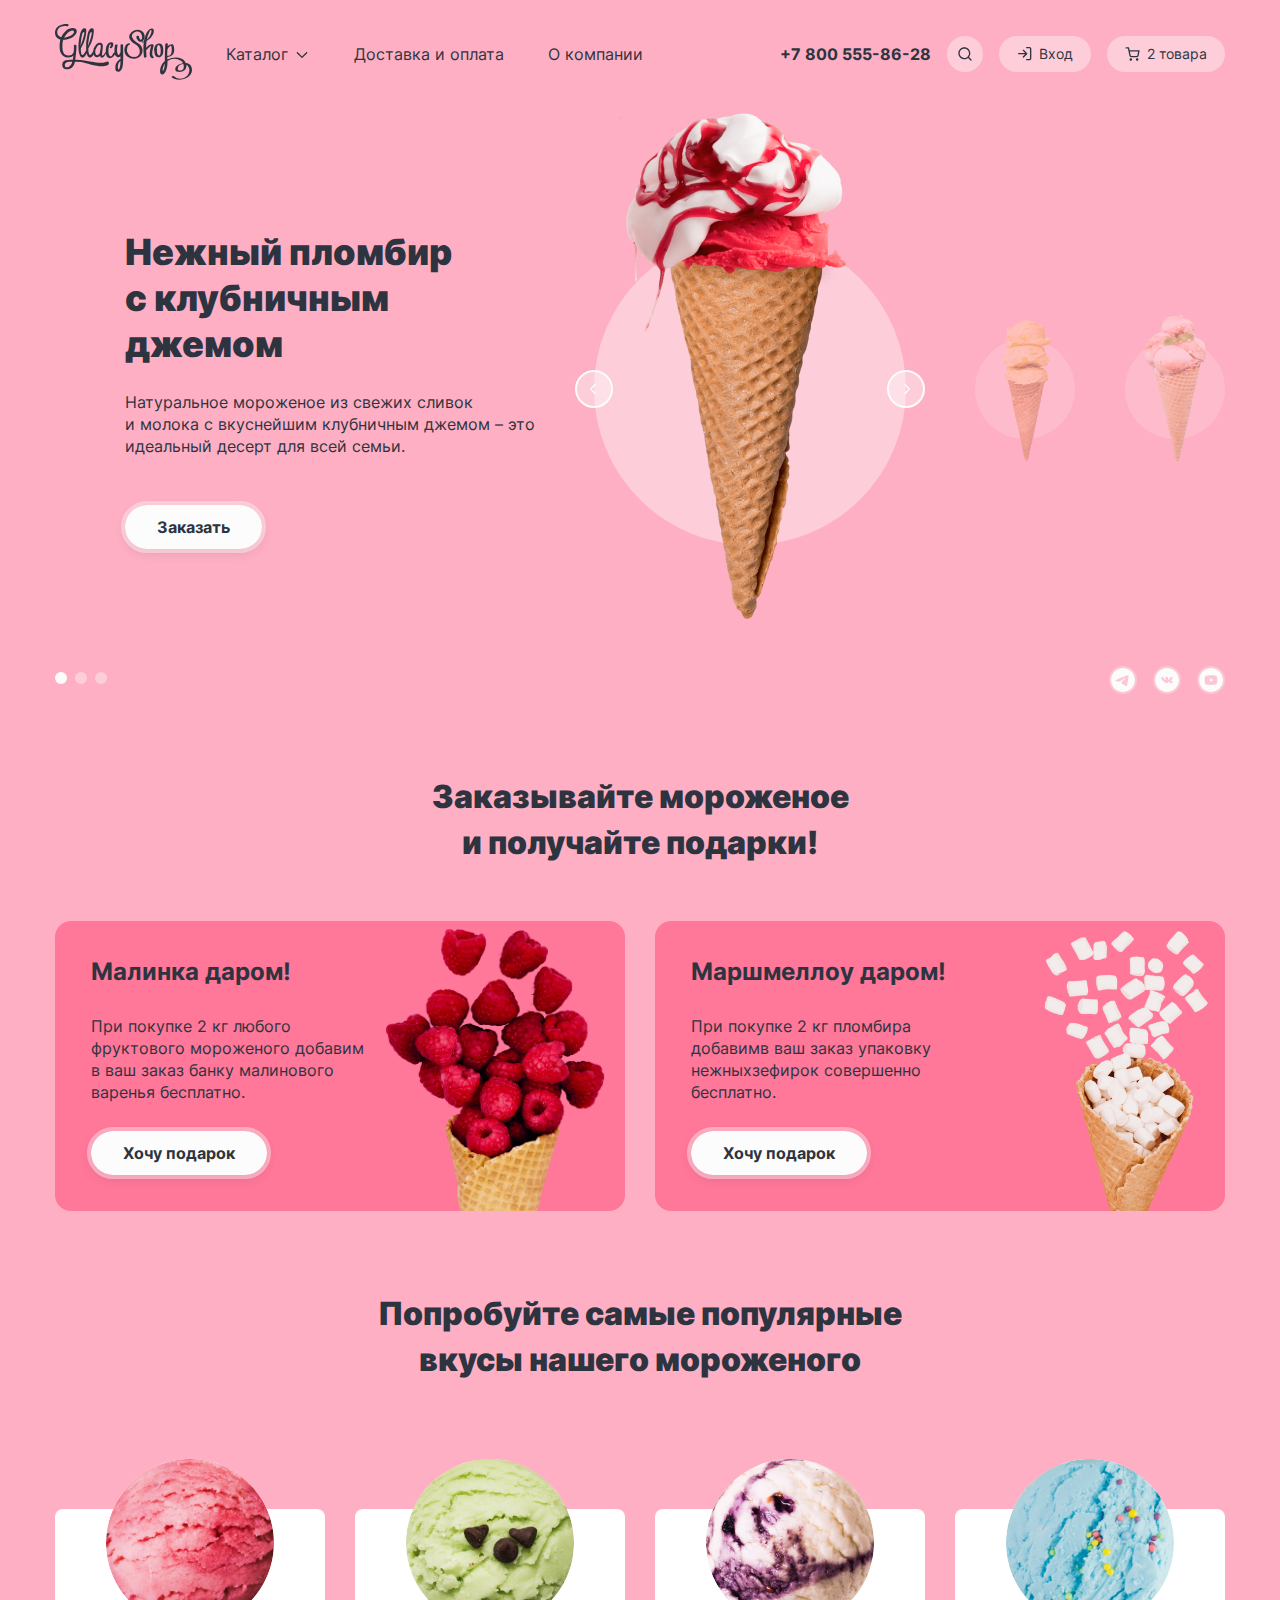
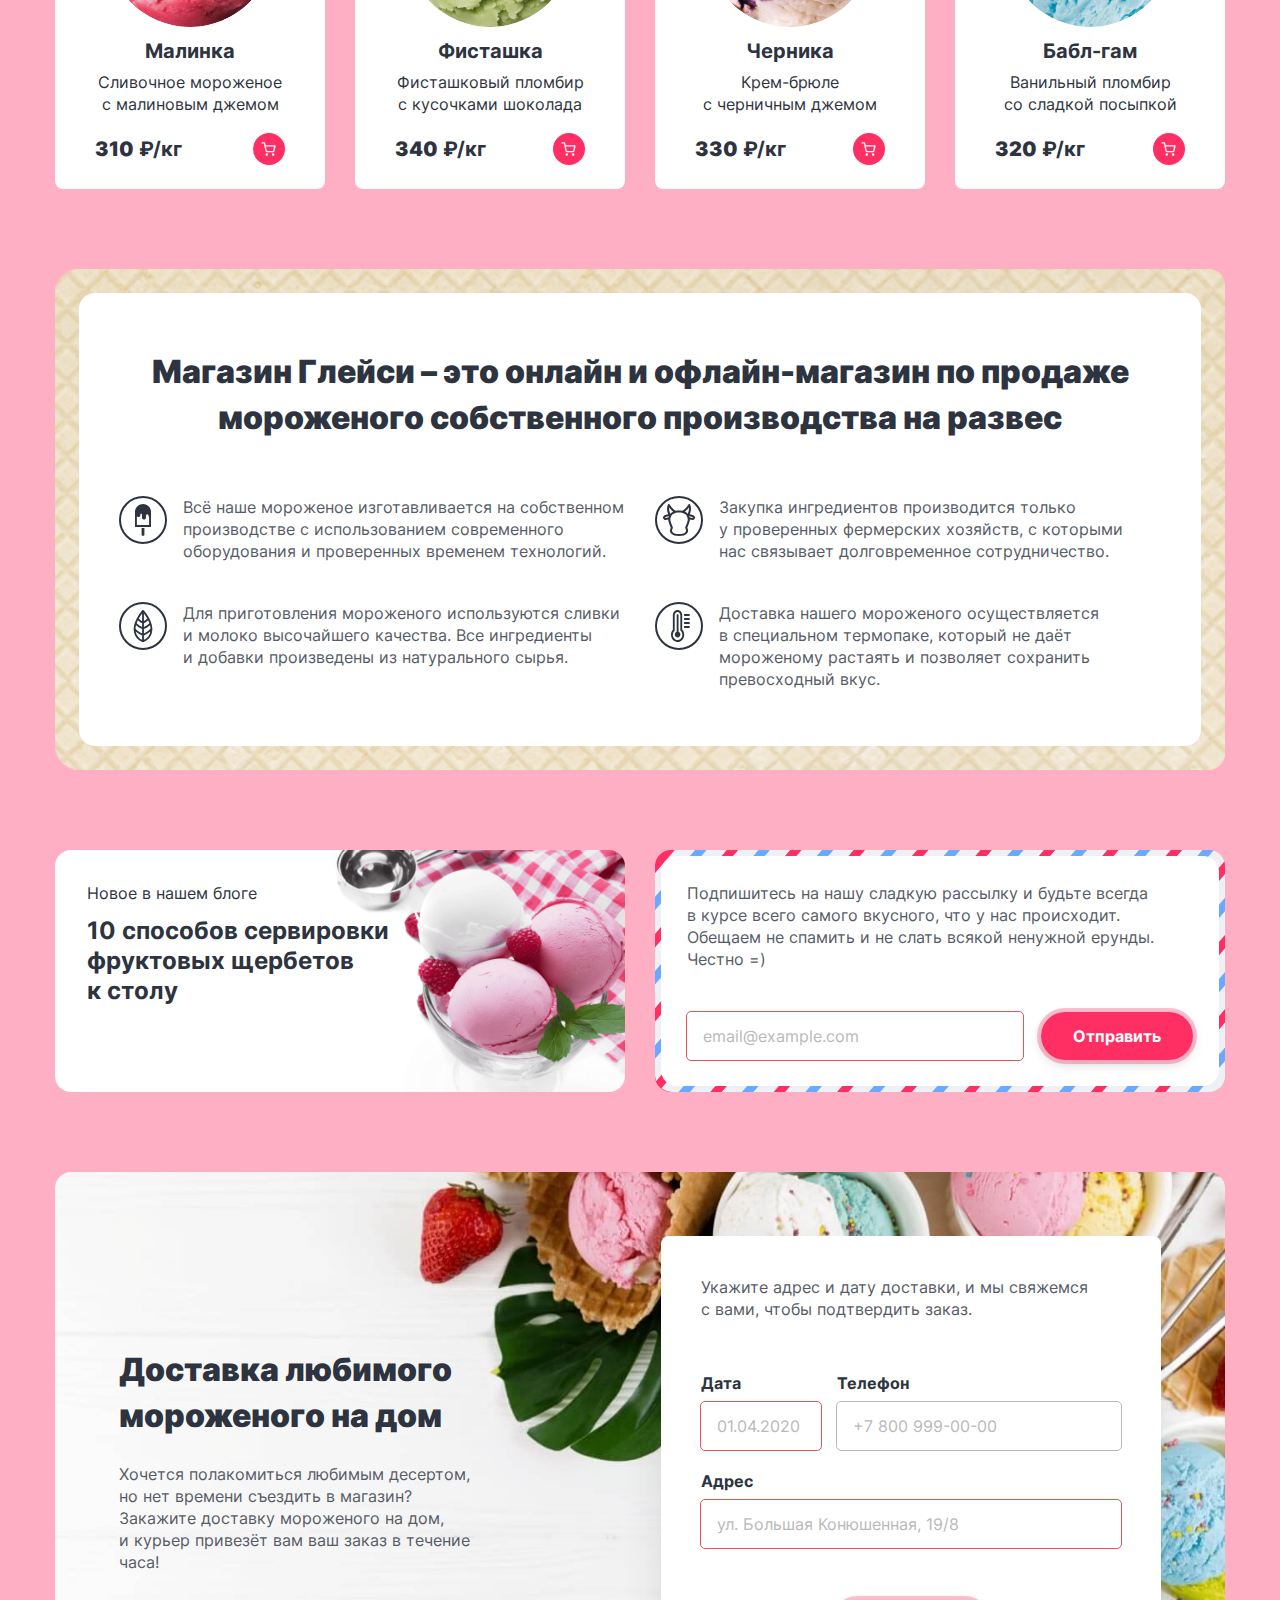
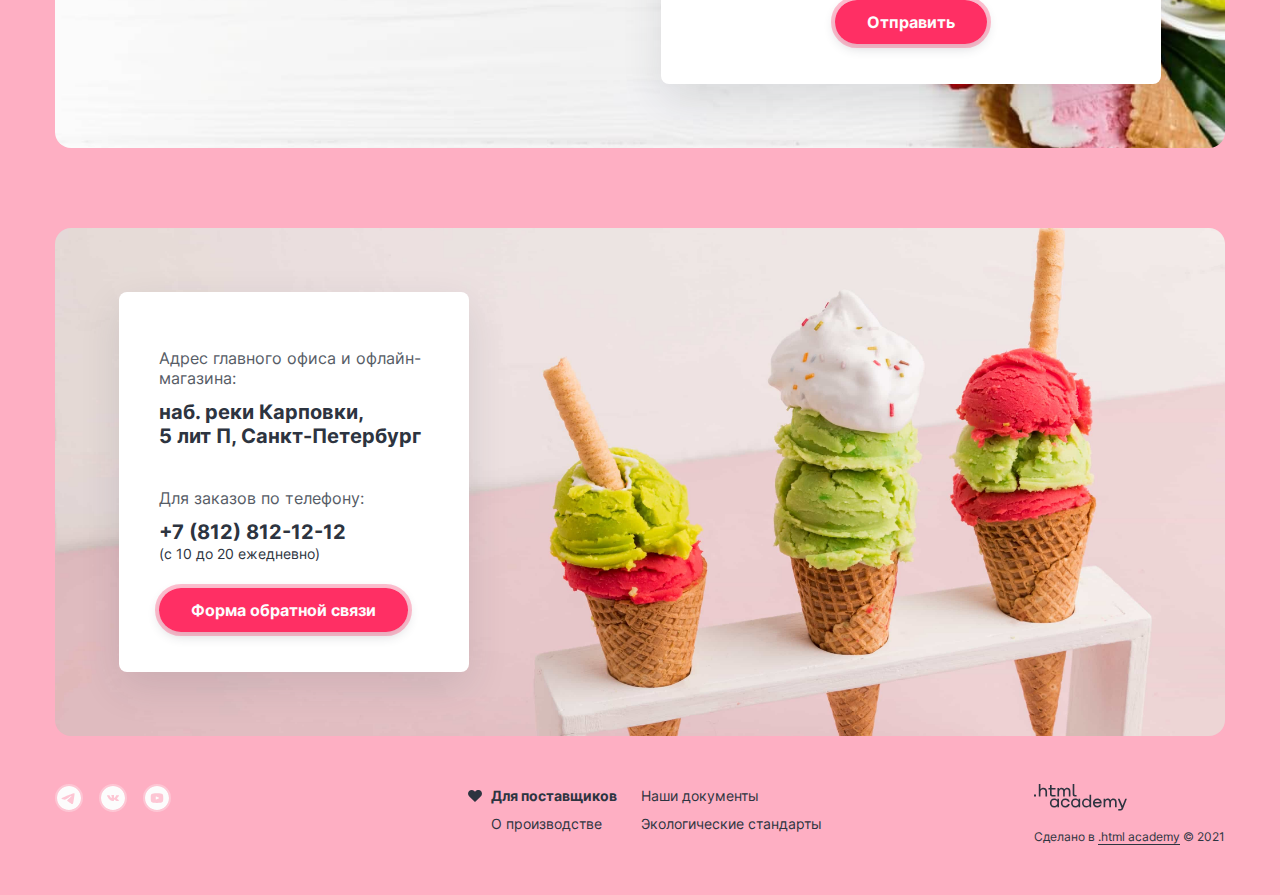
==== commit f6db7d6e: "Добавление поповера для логина" ====
--- a/index.html
+++ b/index.html
@@ -48,7 +48,7 @@
                 </svg>
               </a>
 
-              <div class="popover-subcatalog">
+              <div class="popover-subcatalog popover-subcatalog-close">
                 <h2 class="popover-subcatalog-title sub-text-medium-bold">Новинки</h2>
 
                 <ul class="popover-subcatalog-list">
@@ -79,7 +79,7 @@
                 </svg>
               </button>
 
-              <div class="popover-search popover-close">
+              <div class="popover-search popover-search-close">
                 <span class="visually-hidden">Введите свой запрос в форму поиска.</span>
                 <input class="popover-search-input input-main" type="text" placeholder="Поиск по сайту" />
 
@@ -98,6 +98,30 @@
                   <path fill-rule="evenodd" clip-rule="evenodd" d="M9 1.66667C9 1.29848 9.29848 1 9.66667 1H12.3333C12.8638 1 13.3725 1.21071 13.7475 1.58579C14.1226 1.96086 14.3333 2.46957 14.3333 3V12.3333C14.3333 12.8638 14.1226 13.3725 13.7475 13.7475C13.3725 14.1226 12.8638 14.3333 12.3333 14.3333H9.66667C9.29848 14.3333 9 14.0349 9 13.6667C9 13.2985 9.29848 13 9.66667 13H12.3333C12.5101 13 12.6797 12.9298 12.8047 12.8047C12.9298 12.6797 13 12.5101 13 12.3333V3C13 2.82319 12.9298 2.65362 12.8047 2.5286C12.6797 2.40357 12.5101 2.33333 12.3333 2.33333H9.66667C9.29848 2.33333 9 2.03486 9 1.66667ZM5.86189 3.86193C6.12224 3.60158 6.54435 3.60158 6.8047 3.86193L10.1338 7.19103C10.1509 7.20785 10.1671 7.22559 10.1824 7.24416C10.2142 7.28296 10.2411 7.32451 10.2628 7.36795C10.3079 7.45781 10.3333 7.55927 10.3333 7.66667C10.3333 7.77529 10.3074 7.87785 10.2613 7.96846C10.241 8.00841 10.2164 8.04675 10.1876 8.08278C10.1708 8.10378 10.1527 8.12375 10.1335 8.14256L6.8047 11.4714C6.54435 11.7318 6.12224 11.7318 5.86189 11.4714C5.60154 11.2111 5.60154 10.7889 5.86189 10.5286L8.05715 8.33333H1.66667C1.29848 8.33333 1 8.03486 1 7.66667C1 7.29848 1.29848 7 1.66667 7H8.05715L5.86189 4.80474C5.60154 4.54439 5.60154 4.12228 5.86189 3.86193Z" />
                 </svg>
               </a>
+
+              <div class="popover-login popover-login-close">
+                <h2 class="popover-login-title title-medium">Личный кабинет</h2>
+                <form class="popover-login-form" action="https://echo.htmlacademy.ru/" method="post">
+                  <p class="popover-login-field popover-login-field-email">
+                    <label class="visually-hidden" for="popover-login-email">Введите адрес вашей почты для входа в личный кабинет.</label>
+                    <input class="popover-login-email input-main" id="popover-login-email" type="email" name="popover-login-email" placeholder="email@example.com" required />
+                  </p>
+
+                  <p class="popover-login-field popover-login-field-password">
+                    <label class="visually-hidden" for="popover-login-password">Введите пароль вашей учётной записи для входа в личный кабинет.</label>
+                    <input class="popover-login-password input-main" id="popover-login-password" type="password" name="popover-login-password" placeholder="Введите пароль" required />
+                  </p>
+
+                  <div class="popover-login-buttons">
+                    <button class="popover-login-button button-acent" type="submit">Войти</button>
+
+                    <p class="popover-login-links">
+                      <a class="popover-login-link" href="#">Забыли пароль?</a>
+                      <a class="popover-login-link" href="#">Регистрация</a>
+                    </p>
+                  </div>
+                </form>
+              </div>
             </li>
             <li class="navigation-user-item">
               <a href="#" class="navigation-user-link button-user">
--- a/styles/popover.css
+++ b/styles/popover.css
@@ -181,3 +181,105 @@
 
   transform: scale(1);
 }
+
+/* Popover Login */
+.popover-login {
+  position: absolute;
+  right: 0;
+  z-index: 10;
+
+  display: none;
+
+  width: 420px;
+  max-width: 420px;
+  padding: 48px;
+  margin-top: 8px;
+
+  color: var(--main-extra-dark);
+
+  background-color: var(--main-extra-light);
+  border-radius: 4px;
+  box-shadow: 0 8px 16px var(--main-extra-dark-01);
+}
+
+.popover-login-close {
+  display: none;
+}
+
+.popover-login-open {
+  display: block;
+}
+
+.navigation-user-item:focus-within .popover-login {
+  display: block;
+}
+
+.popover-login-title {
+  margin: 0;
+  margin-bottom: 32px;
+}
+
+.popover-login-field {
+  margin: 0;
+  margin-bottom: 16px;
+}
+
+.popover-login-buttons {
+  display: flex;
+
+  margin-top: 32px;
+}
+
+.popover-login-button {
+  align-self: start;
+
+  max-width: 162px;
+
+  margin-right: 23px;
+}
+
+.popover-login-links {
+  display: flex;
+  flex-direction: column;
+  align-items: start;
+  justify-content: center;
+
+  margin: 0;
+}
+
+.popover-login-link {
+  font-size: 14px;
+  line-height: 20px;
+  text-decoration: none;
+  color: var(--main-extra-dark);
+
+  outline: none;
+  border: none;
+  border-bottom: 1px solid var(--main-extra-dark);
+
+  transition-property: color, border-color;
+  transition-duration: 0.3s;
+  transition-timing-function: ease-in-out;
+}
+
+.popover-login-link:not(:last-child) {
+  margin-bottom: 4px;
+}
+
+.popover-login-link:hover {
+  color: var(--secondary-extra-bright);
+
+  border-color: transparent;
+}
+
+.popover-login-link:focus {
+  color: var(--secondary-extra-bright);
+
+  border-color: var(--secondary-extra-bright);
+}
+
+.popover-login-link:active {
+  color: var(--main-extra-dark);
+
+  border-color: var(--main-extra-dark);
+}
--- a/styles/footer.css
+++ b/styles/footer.css
@@ -64,14 +64,14 @@
 }
 
 .footer-info-link-acent::before {
-  content: "";
+  content: '';
   position: absolute;
   top: 1px;
   left: -24px;
   width: 16px;
   height: 16px;
 
-  background-image: url("../images/icon/heart.svg");
+  background-image: url('../images/icon/heart.svg');
   background-size: contain;
   background-repeat: no-repeat;
   background-position: center;
@@ -125,26 +125,32 @@
 }
 
 .footer-copyright-link-text {
+  text-decoration: none;
   color: var(--main-extra-dark);
 
   outline: none;
   border: none;
+  border-bottom: 1px solid var(--main-extra-dark);
 
-  transition-property: color;
+  transition-property: color, border-color;
   transition-duration: 0.3s;
   transition-timing-function: ease-in-out;
 }
 
 .footer-copyright-link-text:hover {
   color: var(--main-extra-light);
-  text-decoration: none;
+
+  border-color: transparent;
 }
 
 .footer-copyright-link-text:focus {
   color: var(--main-extra-light);
-  text-decoration: none;
+
+  border-color: var(--main-extra-light);
 }
 
 .footer-copyright-link-text:active {
   color: var(--main-extra-dark);
+
+  border-color: var(--main-extra-dark);
 }
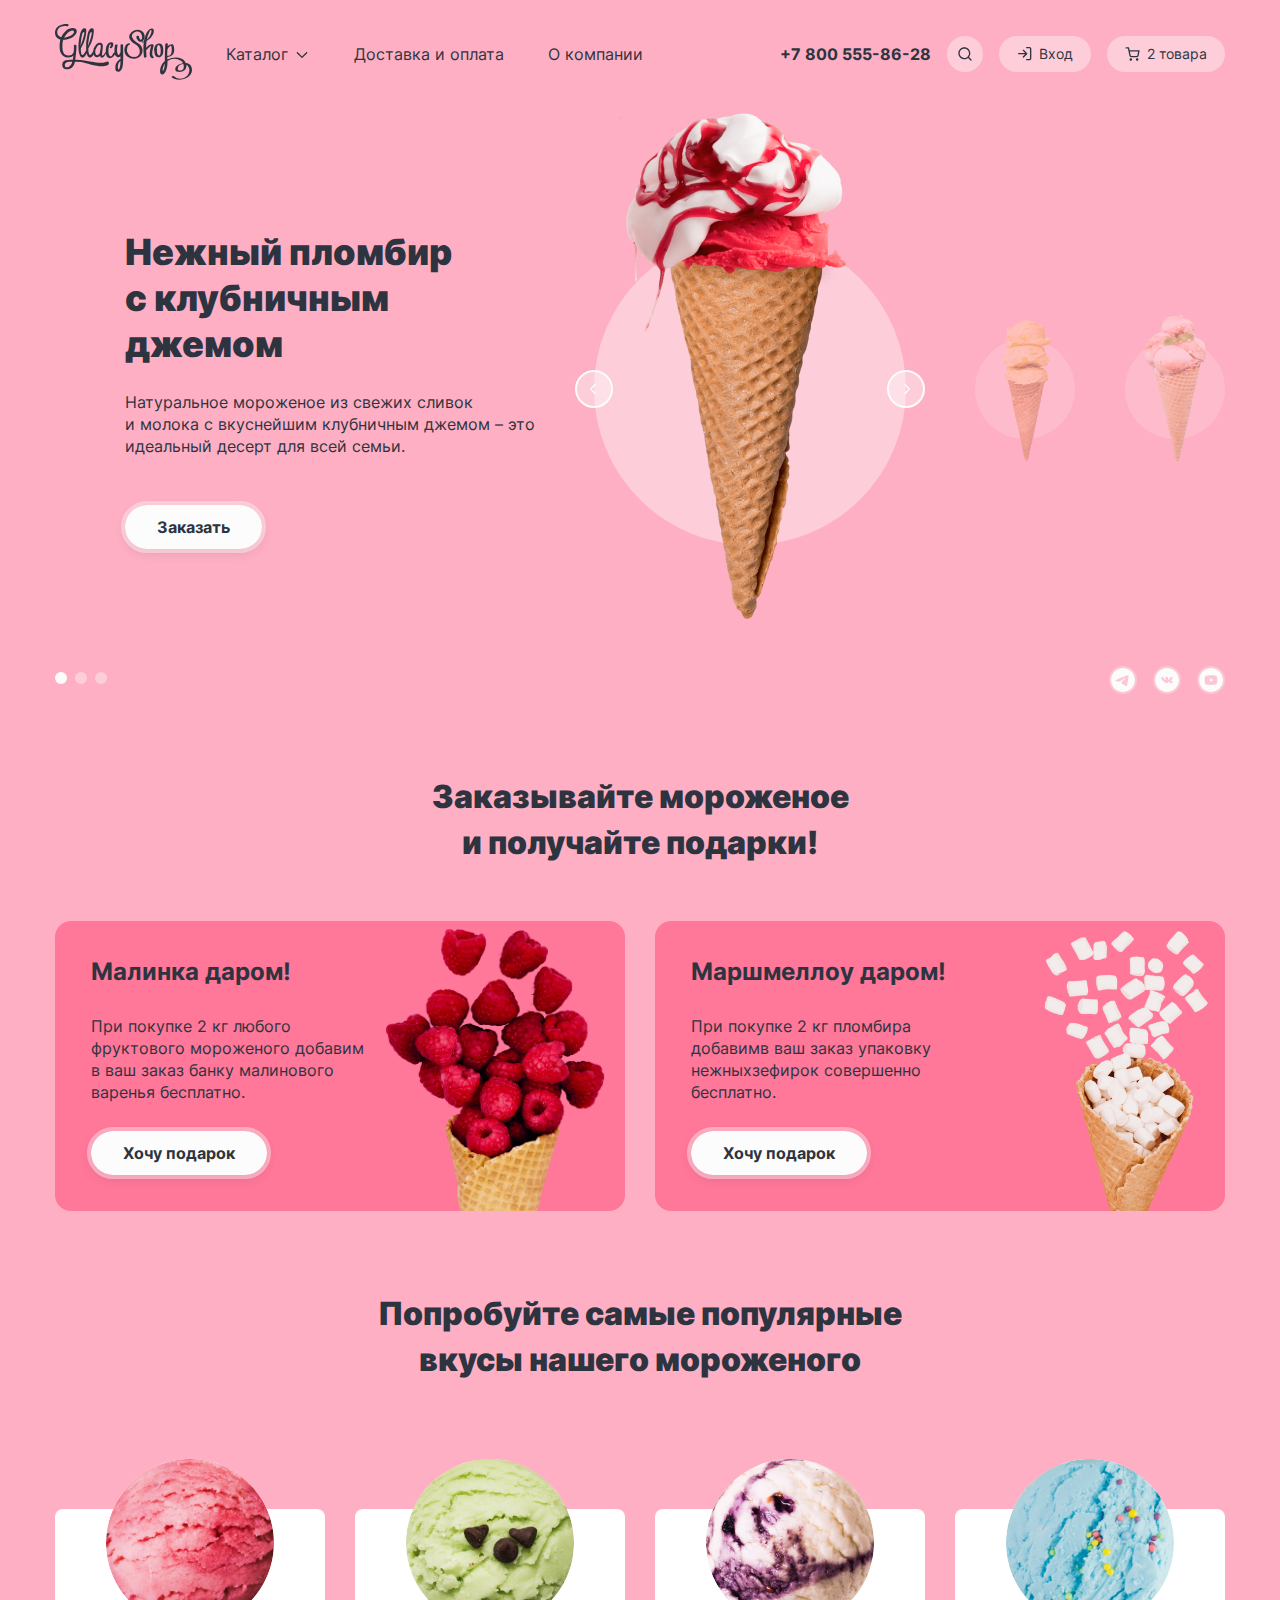
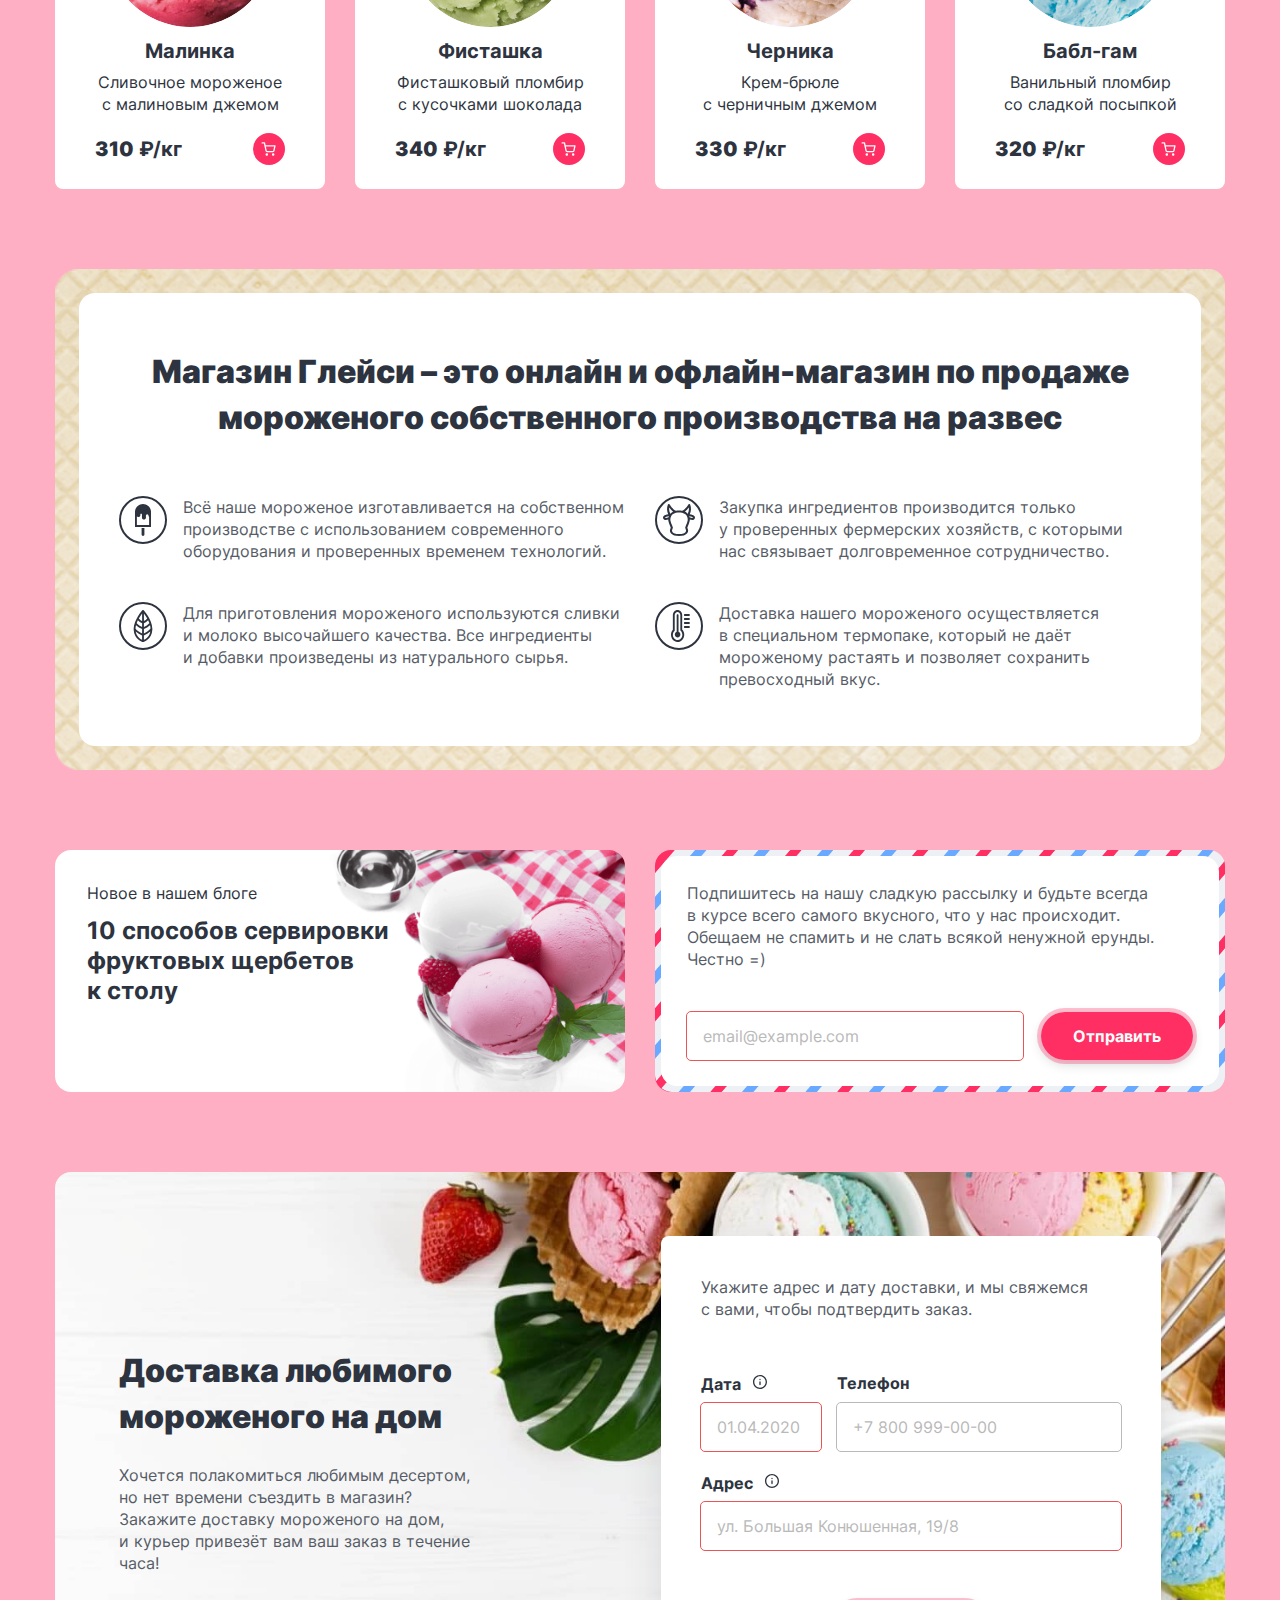
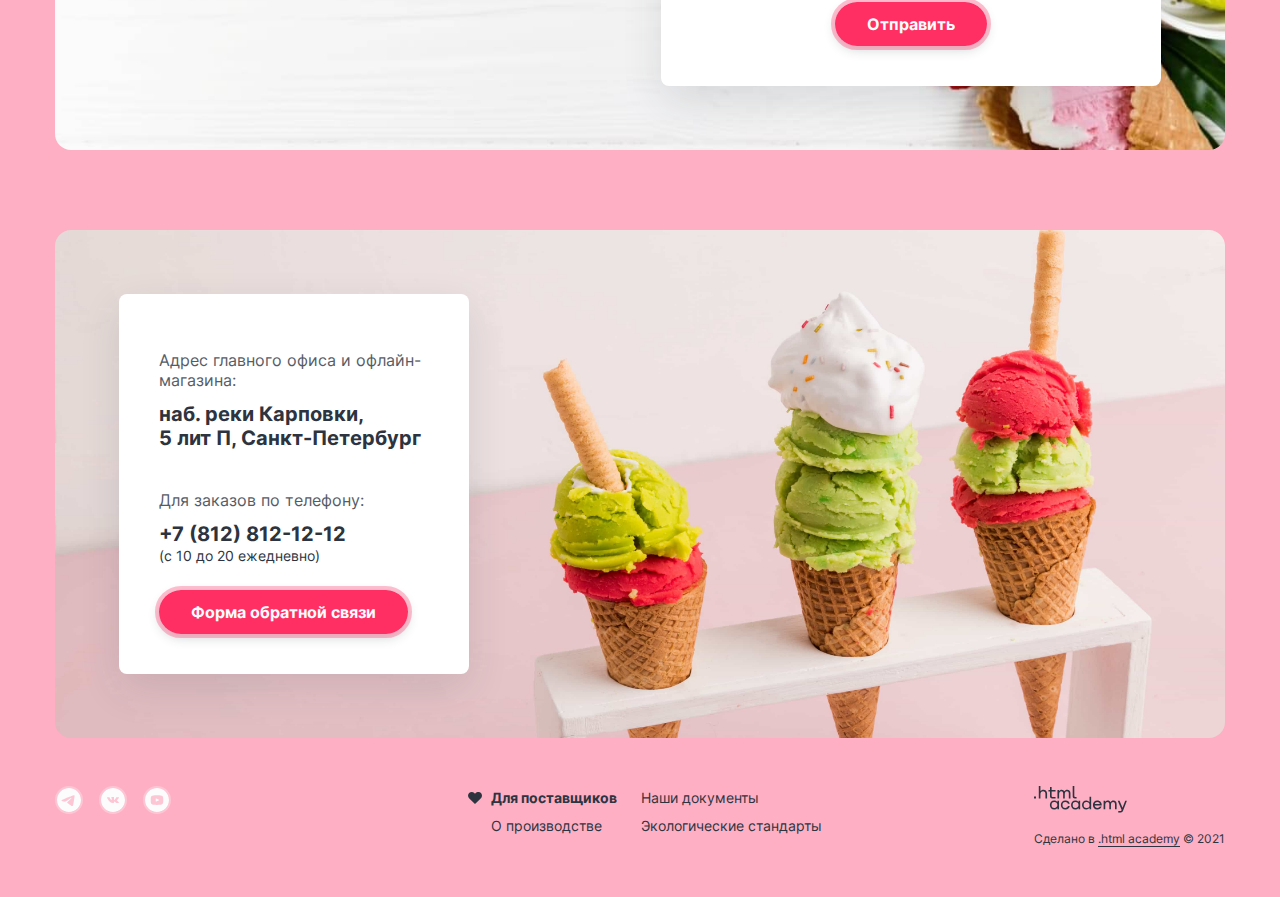
==== commit bae034c3: "Добавление тултипа для главной страницы" ====
--- a/index.html
+++ b/index.html
@@ -12,7 +12,6 @@
     <link rel="stylesheet" href="styles/social.css" />
     <link rel="stylesheet" href="styles/form.css" />
     <link rel="stylesheet" href="styles/header.css" />
-    <link rel="stylesheet" href="styles/popover.css" />
     <link rel="stylesheet" href="styles/galley.css" />
     <link rel="stylesheet" href="styles/gifts.css" />
     <link rel="stylesheet" href="styles/catalog.css" />
@@ -23,13 +22,15 @@
     <link rel="stylesheet" href="styles/contacts.css" />
     <link rel="stylesheet" href="styles/footer.css" />
     <link rel="stylesheet" href="styles/modal.css" />
+    <link rel="stylesheet" href="styles/popover.css" />
+    <link rel="stylesheet" href="styles/tooltip.css" />
   </head>
 
   <body class="page-body page-body-slider-1">
     <div class="main-container">
       <header class="main-header">
         <nav class="navigation">
-          <a href="#" class="navigation-logo-link">
+          <a class="navigation-logo-link" href="#">
             <span class="visually-hidden">Главная.</span>
             <svg class="navigation-logo-image" xmlns="http://www.w3.org/2000/svg" width="137" height="56" fill="currentColor" aria-hidden="true" focusable="false" viewBox="0 0 137 56">
               <path d="M52.79 37.57a3.45 3.45 0 0 0-1.91.33s-2.68 2.24-15.89-.34c-9.71-1.9-14.76-1.71-14.76-1.71s1.63-11.18 1.18-14.31a.9.9 0 0 0-.93-.81c-.97 0-1.56.37-1.56.89.08 2.11 0 4.23-.22 6.33a5.36 5.36 0 0 1-5.5 3.5c-4.23-.29-5.12-3.35-5.5-5.43-.36-2.08-.58-7.9.53-10.29 0 0 6.38.23 10.39-3.2 4-3.44 3.75-6.4 1.86-7.68-1.9-1.27-6.34-1.05-9.75 2.08A17.33 17.33 0 0 0 6.2 13.2s-5-1.08-3.86-6.34c1.22-5.49 8.69-4.84 8.69-4.84 1.56.3 1.63.44 2.15-.08.51-.51.89-1.86-1.56-1.94C9.17-.08 1.82 1.14.42 6.04c-1.5 5.21 1.27 8.94 5 9.52 0 0-2.04 9.04.48 13.5a7.95 7.95 0 0 0 7.66 4.4c1.47 0 4.07-.81 4.8-2 0 0-.34 3.2-.63 4.36 0 0-6.18-.08-8.12.9-3.28 1.74-2.6 5.83-1.33 7.28 1.07 1.23 4.28 1.9 6.6.8a8.86 8.86 0 0 0 4.95-6.89c3.76-.19 7.52.22 11.15 1.22 5.5 1.65 13.15 3.18 15.44 3.18 2.3 0 7.13-.66 7.42-2.58.16-1.27-.31-1.93-1.05-2.16ZM14.12 7.67s2.92-2.23 4.32-.83a1.93 1.93 0 0 1 .08 2.52c-.59.77-2.14 3.2-9.5 4.4 0 0 2.32-4.07 5.1-6.08Zm.24 34.8s-4.03 2.21-4.45-.78a2.83 2.83 0 0 1 1.46-3.23c.7-.35 1.66-.79 5.86-.64a5.67 5.67 0 0 1-2.87 4.66Z" />
@@ -41,7 +42,7 @@
 
           <ul class="navigation-list">
             <li class="navigation-item navigation-item-catalog">
-              <a href="#" class="navigation-link navigation-link-catalog button-header"
+              <a class="navigation-link navigation-link-catalog button-header" href="#"
                 >Каталог
                 <svg class="navigation-link-catalog-image" height="16" viewBox="0 0 16 16" fill="currentColor" aria-hidden="true" focusable="false" xmlns="http://www.w3.org/2000/svg">
                   <path fill-rule="evenodd" clip-rule="evenodd" d="M3.80799 6.19526C3.54764 5.93491 3.12553 5.93491 2.86518 6.19526C2.60483 6.45561 2.60483 6.87772 2.86518 7.13807L7.52553 11.7984C7.52759 11.8005 7.52967 11.8026 7.53177 11.8047C7.66246 11.9354 7.83392 12.0005 8.00521 12C8.17518 11.9995 8.34498 11.9344 8.47466 11.8047C8.47675 11.8027 8.47881 11.8006 8.48087 11.7985L13.1412 7.13807C13.4016 6.87772 13.4016 6.45561 13.1412 6.19526C12.8809 5.93491 12.4588 5.93491 12.1984 6.19526L8.00321 10.3905L3.80799 6.19526Z" />
@@ -60,10 +61,10 @@
               </div>
             </li>
             <li class="navigation-item">
-              <a href="#" class="navigation-link button-header">Доставка и оплата</a>
+              <a class="navigation-link button-header" href="#">Доставка и оплата</a>
             </li>
             <li class="navigation-item">
-              <a href="#" class="navigation-link button-header">О компании</a>
+              <a class="navigation-link button-header" href="#">О компании</a>
             </li>
           </ul>
 
@@ -72,7 +73,7 @@
               <a href="tel:+78005558628" class="navigation-user-link navigation-user-phone button-user-phone">+7 800 555-86-28</a>
             </li>
             <li class="navigation-user-item">
-              <button href="#" class="navigation-user-link button-user button-user-search">
+              <button class="navigation-user-link button-user button-user-search">
                 <span class="visually-hidden">Поиск.</span>
                 <svg class="navigation-link-image" width="16" height="16" viewBox="0 0 16 16" fill="currentColor" aria-hidden="true" focusable="false" xmlns="http://www.w3.org/2000/svg">
                   <path fill-rule="evenodd" clip-rule="evenodd" d="M2.66341 7.33008C2.66341 4.75275 4.75275 2.66341 7.33008 2.66341C9.90741 2.66341 11.9967 4.75275 11.9967 7.33008C11.9967 8.58735 11.4995 9.7285 10.691 10.5676C10.6682 10.5852 10.6462 10.6044 10.6253 10.6253C10.6044 10.6463 10.5852 10.6682 10.5676 10.6911C9.72847 11.4996 8.58734 11.9967 7.33008 11.9967C4.75275 11.9967 2.66341 9.90741 2.66341 7.33008ZM11.0752 12.018C10.0487 12.8391 8.74675 13.3301 7.33008 13.3301C4.01637 13.3301 1.33008 10.6438 1.33008 7.33008C1.33008 4.01637 4.01637 1.33008 7.33008 1.33008C10.6438 1.33008 13.3301 4.01637 13.3301 7.33008C13.3301 8.74676 12.8391 10.0488 12.018 11.0752L14.4681 13.5253C14.7285 13.7857 14.7285 14.2078 14.4681 14.4682C14.2078 14.7285 13.7857 14.7285 13.5253 14.4682L11.0752 12.018Z" />
@@ -85,14 +86,14 @@
 
                 <button class="popover-button-close popover-button-close-hidden" type="button">
                   <span class="visually-hidden">Закрыть.</span>
-                  <svg class="popover-button-close-image" width="16" height="16" viewBox="0 0 16 16" fill="currentColor" aria-hidden="true" aria-hidden="true" xmlns="http://www.w3.org/2000/svg">
+                  <svg class="popover-button-close-image" width="16" height="16" viewBox="0 0 16 16" fill="currentColor" aria-hidden="true" xmlns="http://www.w3.org/2000/svg">
                     <path fill-rule="evenodd" clip-rule="evenodd" d="M12.803 4.13807C13.0634 3.87772 13.0634 3.45561 12.803 3.19526C12.5427 2.93491 12.1206 2.93491 11.8602 3.19526L7.99914 7.05633L4.13807 3.19526C3.87772 2.93491 3.45561 2.93491 3.19526 3.19526C2.93491 3.45561 2.93491 3.87772 3.19526 4.13807L7.05633 7.99914L3.19526 11.8602C2.93491 12.1206 2.93491 12.5427 3.19526 12.803C3.45561 13.0634 3.87772 13.0634 4.13807 12.803L7.99914 8.94195L11.8602 12.803C12.1206 13.0634 12.5427 13.0634 12.803 12.803C13.0634 12.5427 13.0634 12.1206 12.803 11.8602L8.94195 7.99914L12.803 4.13807Z" />
                   </svg>
                 </button>
               </div>
             </li>
             <li class="navigation-user-item">
-              <a href="#" class="navigation-user-link button-user">
+              <a class="navigation-user-link button-user" href="#">
                 Вход
                 <svg class="navigation-link-image" width="16" height="16" viewBox="0 0 16 16" fill="currentColor" aria-hidden="true" focusable="false" xmlns="http://www.w3.org/2000/svg">
                   <path fill-rule="evenodd" clip-rule="evenodd" d="M9 1.66667C9 1.29848 9.29848 1 9.66667 1H12.3333C12.8638 1 13.3725 1.21071 13.7475 1.58579C14.1226 1.96086 14.3333 2.46957 14.3333 3V12.3333C14.3333 12.8638 14.1226 13.3725 13.7475 13.7475C13.3725 14.1226 12.8638 14.3333 12.3333 14.3333H9.66667C9.29848 14.3333 9 14.0349 9 13.6667C9 13.2985 9.29848 13 9.66667 13H12.3333C12.5101 13 12.6797 12.9298 12.8047 12.8047C12.9298 12.6797 13 12.5101 13 12.3333V3C13 2.82319 12.9298 2.65362 12.8047 2.5286C12.6797 2.40357 12.5101 2.33333 12.3333 2.33333H9.66667C9.29848 2.33333 9 2.03486 9 1.66667ZM5.86189 3.86193C6.12224 3.60158 6.54435 3.60158 6.8047 3.86193L10.1338 7.19103C10.1509 7.20785 10.1671 7.22559 10.1824 7.24416C10.2142 7.28296 10.2411 7.32451 10.2628 7.36795C10.3079 7.45781 10.3333 7.55927 10.3333 7.66667C10.3333 7.77529 10.3074 7.87785 10.2613 7.96846C10.241 8.00841 10.2164 8.04675 10.1876 8.08278C10.1708 8.10378 10.1527 8.12375 10.1335 8.14256L6.8047 11.4714C6.54435 11.7318 6.12224 11.7318 5.86189 11.4714C5.60154 11.2111 5.60154 10.7889 5.86189 10.5286L8.05715 8.33333H1.66667C1.29848 8.33333 1 8.03486 1 7.66667C1 7.29848 1.29848 7 1.66667 7H8.05715L5.86189 4.80474C5.60154 4.54439 5.60154 4.12228 5.86189 3.86193Z" />
@@ -124,13 +125,62 @@
               </div>
             </li>
             <li class="navigation-user-item">
-              <a href="#" class="navigation-user-link button-user">
+              <a class="navigation-user-link button-user" href="#">
                 <span class="visually-hidden">Корзина.</span>
                 <svg class="navigation-link-image" width="16" height="16" viewBox="0 0 16 16" fill="currentColor" aria-hidden="true" focusable="false" xmlns="http://www.w3.org/2000/svg">
                   <path fill-rule="evenodd" clip-rule="evenodd" d="M1.16667 1.25C0.798477 1.25 0.5 1.54848 0.5 1.91667C0.5 2.28486 0.798477 2.58333 1.16667 2.58333H2.93794L3.40537 4.91872C3.40821 4.93667 3.41176 4.95438 3.416 4.97182L4.38338 9.80515L4.3835 9.80571C4.46706 10.2257 4.69562 10.603 5.02921 10.8715C5.36111 11.1387 5.77595 11.2813 6.20183 11.2748H11.8225C12.2484 11.2813 12.6633 11.1387 12.9952 10.8715C13.3289 10.6029 13.5575 10.2254 13.641 9.80515L13.641 9.80515L13.642 9.80016L14.5691 4.93872C14.6063 4.74355 14.5545 4.54195 14.4279 4.38887C14.3012 4.23578 14.1129 4.14716 13.9142 4.14716H4.61072L4.1381 1.78583C4.07574 1.47426 3.80215 1.25 3.4844 1.25H1.16667ZM5.69098 9.54444L4.87759 5.4805H13.1084L12.3328 9.54736C12.31 9.65988 12.2485 9.7609 12.1591 9.83291C12.0691 9.90535 11.9565 9.94383 11.841 9.94162L11.841 9.94149H11.8282H6.19614V9.94137L6.18337 9.94162C6.06787 9.94383 5.95528 9.90535 5.8653 9.83291C5.77531 9.76048 5.71368 9.6587 5.69117 9.5454L5.69098 9.54444ZM4.55739 13.5054C4.55739 12.8175 5.1151 12.2597 5.80307 12.2597C6.49105 12.2597 7.04876 12.8175 7.04876 13.5054C7.04876 14.1934 6.49105 14.7511 5.80307 14.7511C5.1151 14.7511 4.55739 14.1934 4.55739 13.5054ZM10.9307 13.5054C10.9307 12.8175 11.4884 12.2597 12.1764 12.2597C12.8644 12.2597 13.4221 12.8175 13.4221 13.5054C13.4221 14.1934 12.8644 14.7511 12.1764 14.7511C11.4884 14.7511 10.9307 14.1934 10.9307 13.5054Z" />
                 </svg>
                 <span class="navigation-user-word"><b class="navigation-user-number">2</b> товара</span>
               </a>
+
+              <div class="popover-cart popover-cart-close">
+                <div class="popover-cart-content popover-cart-content-open">
+                  <h2 class="popover-cart-title title-medium">Корзина</h2>
+                  <ul class="popover-cart-list">
+                    <li class="popover-cart-item">
+                      <a class="popover-cart-link" href="#">
+                        <h3 class="popover-cart-name title-tiny">Малинка</h3>
+                      </a>
+
+                      <img class="popover-cart-image" src="images/catalog/raspberry_small.jpg" width="46" height="46" alt="Розовое мороженое." />
+                      <p class="popover-cart-info"><span class="popover-cart-weight">1</span> кг х <b class="popover-cart-info-price">310</b> ₽</p>
+
+                      <p class="popover-cart-price-info"><b class="popover-cart-price">310</b> ₽</p>
+
+                      <button class="popover-cart-delete" type="button">
+                        <span class="visually-hidden">Закрыть.</span>
+                        <svg class="popover-cart-delete-image" width="16" height="16" viewBox="0 0 16 16" fill="currentColor" aria-hidden="true" xmlns="http://www.w3.org/2000/svg">
+                          <path fill-rule="evenodd" clip-rule="evenodd" d="M12.803 4.13807C13.0634 3.87772 13.0634 3.45561 12.803 3.19526C12.5427 2.93491 12.1206 2.93491 11.8602 3.19526L7.99914 7.05633L4.13807 3.19526C3.87772 2.93491 3.45561 2.93491 3.19526 3.19526C2.93491 3.45561 2.93491 3.87772 3.19526 4.13807L7.05633 7.99914L3.19526 11.8602C2.93491 12.1206 2.93491 12.5427 3.19526 12.803C3.45561 13.0634 3.87772 13.0634 4.13807 12.803L7.99914 8.94195L11.8602 12.803C12.1206 13.0634 12.5427 13.0634 12.803 12.803C13.0634 12.5427 13.0634 12.1206 12.803 11.8602L8.94195 7.99914L12.803 4.13807Z" />
+                        </svg>
+                      </button>
+                    </li>
+
+                    <li class="popover-cart-item">
+                      <a class="popover-cart-link" href="#">
+                        <h3 class="popover-cart-name title-tiny">Бабл-гам</h3>
+                      </a>
+                      <img class="popover-cart-image" src="images/catalog/bubblegum_small.jpg" width="46" height="46" alt="Голубое мороженое с разноцветной присыпкой." />
+                      <p class="popover-cart-info"><span class="popover-cart-weight">1,5</span> кг х <b class="popover-cart-info-price">320</b> ₽</p>
+
+                      <p class="popover-cart-price-info"><b class="popover-cart-price">480</b> ₽</p>
+
+                      <button class="popover-cart-delete" type="button">
+                        <span class="visually-hidden">Закрыть.</span>
+                        <svg class="popover-cart-delete-image" width="16" height="16" viewBox="0 0 16 16" fill="currentColor" aria-hidden="true" xmlns="http://www.w3.org/2000/svg">
+                          <path fill-rule="evenodd" clip-rule="evenodd" d="M12.803 4.13807C13.0634 3.87772 13.0634 3.45561 12.803 3.19526C12.5427 2.93491 12.1206 2.93491 11.8602 3.19526L7.99914 7.05633L4.13807 3.19526C3.87772 2.93491 3.45561 2.93491 3.19526 3.19526C2.93491 3.45561 2.93491 3.87772 3.19526 4.13807L7.05633 7.99914L3.19526 11.8602C2.93491 12.1206 2.93491 12.5427 3.19526 12.803C3.45561 13.0634 3.87772 13.0634 4.13807 12.803L7.99914 8.94195L11.8602 12.803C12.1206 13.0634 12.5427 13.0634 12.803 12.803C13.0634 12.5427 13.0634 12.1206 12.803 11.8602L8.94195 7.99914L12.803 4.13807Z" />
+                        </svg>
+                      </button>
+                    </li>
+                  </ul>
+
+                  <div class="popover-cart-result">
+                    <a class="popover-cart-button button-acent" href="#">Оформить заказ</a>
+                    <p class="popover-cart-result-info">Итого: <b class="popover-cart-result-number">790</b> ₽</p>
+                  </div>
+                </div>
+
+                <p class="popover-cart-message popover-cart-message-close title-medium">Ваша корзина пока пуста</p>
+              </div>
             </li>
           </ul>
         </nav>
@@ -264,7 +314,7 @@
           <ul class="catalog-list">
             <li class="catalog-item">
               <div class="catalog-item-inner">
-                <a href="#" class="catalog-item-link">
+                <a class="catalog-item-link" href="#">
                   <h3 class="catalog-item-name title-small">Малинка</h3>
                   <img class="catalog-item-image" src="images/catalog/raspberry.jpg" width="168" height="168" alt="Розовое мороженое." />
                 </a>
@@ -284,7 +334,7 @@
 
             <li class="catalog-item">
               <div class="catalog-item-inner">
-                <a href="#" class="catalog-item-link">
+                <a class="catalog-item-link" href="#">
                   <h3 class="catalog-item-name title-small">Фисташка</h3>
                   <img class="catalog-item-image" src="images/catalog/pistachio.jpg" width="168" height="168" alt="Зелёное мороженое с маленькимим кусочками печенья." />
                 </a>
@@ -304,7 +354,7 @@
 
             <li class="catalog-item">
               <div class="catalog-item-inner">
-                <a href="#" class="catalog-item-link">
+                <a class="catalog-item-link" href="#">
                   <h3 class="catalog-item-name title-small">Черника</h3>
                   <img class="catalog-item-image" src="images/catalog/blueberry.jpg" width="168" height="168" alt="Бело-фиолетовое мороженое с небольшим количеством варенья." />
                 </a>
@@ -324,7 +374,7 @@
 
             <li class="catalog-item">
               <div class="catalog-item-inner">
-                <a href="#" class="catalog-item-link">
+                <a class="catalog-item-link" href="#">
                   <h3 class="catalog-item-name title-small">Бабл-гам</h3>
                   <img class="catalog-item-image" src="images/catalog/bubblegum.jpg" width="168" height="168" alt="Голубое мороженое с разноцветной присыпкой." />
                 </a>
@@ -373,7 +423,7 @@
               <p class="subscribe-text">Подпишитесь на&nbsp;нашу сладкую рассылку и&nbsp;будьте всегда в&nbsp;курсе всего самого вкусного, что у&nbsp;нас происходит. Обещаем не&nbsp;спамить и&nbsp;не&nbsp;слать всякой ненужной ерунды. Честно&nbsp;=)</p>
 
               <form class="subscribe-form" action="https://echo.htmlacademy.ru/" method="post">
-                <label class="visually-hidden" for="subscribe-email" for="subscribe-email">Укажите почту для подписки.</label>
+                <label class="visually-hidden" for="subscribe-email"> Укажите почту для подписки.</label>
                 <input class="subscribe-email input-main" id="subscribe-email" type="email" name="subscribe-email" placeholder="email@example.com" required />
                 <button class="subscribe-button button-acent" type="submit">Отправить</button>
               </form>
@@ -390,10 +440,23 @@
           </div>
 
           <form class="delivery-form" action="https://echo.htmlacademy.ru/" method="post">
-            <p class="delivery-form-text">Укажите адрес и&nbsp;дату доставки, и&nbsp;мы&nbsp;свяжемся с&nbsp;вами, чтобы подтвердить заказ.</p>
+            <p class="delivery-form-text">Укажите адрес и&nbsp;дату доставки, и&nbsp;мы свяжемся с&nbsp;вами, чтобы подтвердить заказ.</p>
 
             <p class="delivery-form-date form-group">
-              <label class="delivery-label form-group-label text-medium-bold" for="delivery-date">Дата</label>
+              <span class="delivery-form-tooltip form-group-label">
+                <label class="delivery-label text-medium-bold" for="delivery-date">Дата</label>
+
+                <span class="tooltip">
+                  <button class="tooltip-button" type="button" aria-labelledby="delivery-form-tooltip-date">
+                    <svg class="tooltip-image" width="16" height="16" fill="currentColor" aria-hidden="true" focusable="false" xmlns="http://www.w3.org/2000/svg">
+                      <path fill-rule="evenodd" clip-rule="evenodd" d="M8.00027 2.33333C4.87051 2.33333 2.33333 4.87051 2.33333 8.00027C2.33333 11.13 4.87051 13.6672 8.00027 13.6672C11.13 13.6672 13.6672 11.13 13.6672 8.00027C13.6672 4.87051 11.13 2.33333 8.00027 2.33333ZM1 8.00027C1 4.13413 4.13413 1 8.00027 1C11.8664 1 15.0005 4.13413 15.0005 8.00027C15.0005 11.8664 11.8664 15.0005 8.00027 15.0005C4.13413 15.0005 1 11.8664 1 8.00027ZM8.00006 7.33332C8.36825 7.33332 8.66672 7.6318 8.66672 7.99999V10.5334C8.66672 10.9016 8.36825 11.2001 8.00006 11.2001C7.63187 11.2001 7.33339 10.9016 7.33339 10.5334V7.99999C7.33339 7.6318 7.63187 7.33332 8.00006 7.33332ZM8.00006 4.79989C7.63187 4.79989 7.33339 5.09836 7.33339 5.46655C7.33339 5.83474 7.63187 6.13322 8.00006 6.13322H8.00672C8.37491 6.13322 8.67339 5.83474 8.67339 5.46655C8.67339 5.09836 8.37491 4.79989 8.00672 4.79989H8.00006Z" />
+                    </svg>
+                  </button>
+
+                  <span class="tooltip-text" role="tooltip" id="delivery-form-tooltip-date">Введите день, месяц и&nbsp;год.</span>
+                </span>
+              </span>
+
               <input class="delivery-date form-group-input input-main" id="delivery-date" type="text" name="delivery-date" placeholder="01.04.2020" required />
             </p>
 
@@ -403,7 +466,20 @@
             </p>
 
             <p class="delivery-form-address form-group">
-              <label class="delivery-label form-group-label text-medium-bold" for="delivery-address">Адрес</label>
+              <span class="delivery-form-tooltip form-group-label">
+                <label class="delivery-label text-medium-bold" for="delivery-address">Адрес</label>
+
+                <span class="tooltip">
+                  <button class="tooltip-button" type="button" aria-labelledby="delivery-form-tooltip-address">
+                    <svg class="tooltip-image" width="16" height="16" fill="currentColor" aria-hidden="true" focusable="false" xmlns="http://www.w3.org/2000/svg">
+                      <path fill-rule="evenodd" clip-rule="evenodd" d="M8.00027 2.33333C4.87051 2.33333 2.33333 4.87051 2.33333 8.00027C2.33333 11.13 4.87051 13.6672 8.00027 13.6672C11.13 13.6672 13.6672 11.13 13.6672 8.00027C13.6672 4.87051 11.13 2.33333 8.00027 2.33333ZM1 8.00027C1 4.13413 4.13413 1 8.00027 1C11.8664 1 15.0005 4.13413 15.0005 8.00027C15.0005 11.8664 11.8664 15.0005 8.00027 15.0005C4.13413 15.0005 1 11.8664 1 8.00027ZM8.00006 7.33332C8.36825 7.33332 8.66672 7.6318 8.66672 7.99999V10.5334C8.66672 10.9016 8.36825 11.2001 8.00006 11.2001C7.63187 11.2001 7.33339 10.9016 7.33339 10.5334V7.99999C7.33339 7.6318 7.63187 7.33332 8.00006 7.33332ZM8.00006 4.79989C7.63187 4.79989 7.33339 5.09836 7.33339 5.46655C7.33339 5.83474 7.63187 6.13322 8.00006 6.13322H8.00672C8.37491 6.13322 8.67339 5.83474 8.67339 5.46655C8.67339 5.09836 8.37491 4.79989 8.00672 4.79989H8.00006Z" />
+                    </svg>
+                  </button>
+
+                  <span class="tooltip-text" role="tooltip" id="delivery-form-tooltip-address">Введите название улицы, дома и&nbsp;квартиры.</span>
+                </span>
+              </span>
+
               <input class="delivery-address form-group-input input-main" id="delivery-address" type="text" name="delivery-address" placeholder="ул. Большая Конюшенная, 19/8" required />
             </p>
 
@@ -487,7 +563,7 @@
 
           <a class="footer-copyright-link sub-text-small" href="#">
             <span class="visually-hidden">HTML Acaademy.</span>
-            <svg class="footer-copyright-logo" xmlns="http://www.w3.org/2000/svg" width="93" height="27" fill="currentColor" aria-hidden="true" aria-hidden="true" viewBox="0 0 93 27">
+            <svg class="footer-copyright-logo" xmlns="http://www.w3.org/2000/svg" width="93" height="27" fill="currentColor" aria-hidden="true" viewBox="0 0 93 27">
               <g clip-path="url(#a)"><path d="M0 10.42v2.08h1.99v-2.08H0ZM9.42 3.66c-1.26 0-2.28.58-2.92 1.4h-.07V0H4.79v12.5h1.64V8.21c0-1.72 1.07-2.95 2.64-2.95 1.49 0 2.35 1.11 2.35 2.6v4.64h1.65V7.57c0-2.38-1.47-3.9-3.65-3.9ZM21.53 3.9h-3.9V.88H16V3.9h-1.55v1.6h1.55v4.84c0 1.39.78 2.15 2.18 2.15h3.36v-1.61H18.5c-.55 0-.86-.32-.86-.86V5.5h3.89V3.9ZM33.25 3.68c-1.3 0-2.31.64-2.86 1.67h-.06a2.9 2.9 0 0 0-2.71-1.67c-1.14 0-2 .6-2.52 1.46h-.07V3.9h-1.58v8.59h1.65V8.09c0-1.61.84-2.8 2.12-2.83 1.21-.03 1.92.83 1.92 2.14v5.1h1.64V7.95c0-1.93 1.14-2.69 2.13-2.69 1.2 0 1.9.83 1.9 2.14v5.1h1.64V7.22c0-2.08-1.17-3.54-3.2-3.54ZM38.68 10.28c0 1.4.8 2.22 2.26 2.22h1.63v-1.6h-1.39c-.55 0-.86-.31-.86-.85V0h-1.64v10.28ZM23.38 15.94h-.07a3.75 3.75 0 0 0-3.07-1.49c-2.54-.03-4.36 1.85-4.36 4.5 0 2.68 1.85 4.56 4.34 4.53a3.66 3.66 0 0 0 3.09-1.57h.07v1.33H25v-8.55h-1.62v1.25Zm-2.91 5.95a2.83 2.83 0 0 1-2.95-2.93 2.83 2.83 0 0 1 2.95-2.94c1.75 0 2.89 1.31 2.89 2.94 0 1.6-1.14 2.93-2.9 2.93ZM35.75 17.8a4.28 4.28 0 0 0-4.36-3.35 4.37 4.37 0 0 0-4.54 4.5 4.39 4.39 0 0 0 4.54 4.53 4.3 4.3 0 0 0 4.36-3.4h-1.71a2.68 2.68 0 0 1-2.63 1.83 2.84 2.84 0 0 1-2.91-2.95 2.82 2.82 0 0 1 2.9-2.94 2.7 2.7 0 0 1 2.64 1.78h1.71ZM44.55 15.94h-.07a3.75 3.75 0 0 0-3.07-1.49c-2.54-.03-4.36 1.85-4.36 4.5 0 2.68 1.85 4.56 4.34 4.53a3.66 3.66 0 0 0 3.09-1.57h.07v1.33h1.62v-8.55h-1.62v1.25Zm-2.91 5.95a2.83 2.83 0 0 1-2.95-2.93 2.83 2.83 0 0 1 2.95-2.94c1.75 0 2.89 1.31 2.89 2.94 0 1.6-1.14 2.93-2.9 2.93ZM55.52 16.02h-.07a3.73 3.73 0 0 0-3.08-1.57c-2.5-.03-4.35 1.85-4.35 4.52 0 2.66 1.82 4.54 4.37 4.5A3.74 3.74 0 0 0 55.43 22h.09v1.25h1.63V10.8h-1.63v5.21Zm-2.9 5.89a2.83 2.83 0 0 1-2.95-2.94 2.83 2.83 0 0 1 2.94-2.93c1.75 0 2.9 1.33 2.9 2.93a2.82 2.82 0 0 1-2.9 2.94ZM63.34 14.45a4.36 4.36 0 0 0-4.43 4.52c0 2.44 1.7 4.5 4.47 4.5 2 0 3.62-1.08 4.19-2.9h-1.71c-.39.82-1.3 1.34-2.41 1.34-1.56 0-2.67-1.04-2.79-2.37h7.08c.23-2.84-1.56-5.09-4.4-5.09Zm-.03 1.57a2.6 2.6 0 0 1 2.65 2.07H60.7a2.57 2.57 0 0 1 2.61-2.07ZM79.41 14.47c-1.31 0-2.32.64-2.87 1.66h-.05c-.5-1-1.44-1.66-2.72-1.66-1.14 0-2.01.6-2.53 1.45h-.07v-1.23H69.6v8.55h1.65v-4.39c0-1.6.85-2.78 2.13-2.81 1.21-.03 1.92.83 1.92 2.12v5.08h1.65v-4.52c0-1.92 1.14-2.68 2.13-2.68 1.2 0 1.9.83 1.9 2.12v5.08h1.65v-5.25c0-2.07-1.18-3.52-3.2-3.52ZM88.5 21.87l-2.94-7.18h-1.82l3.92 9.36-.02.03c-.28.71-.59.97-1.35.97h-2.03v1.64h2.03c1.49 0 2.28-.67 2.84-2.12l3.77-9.88h-1.68l-2.72 7.18Z" /></g>
               <defs>
                 <clipPath id="a"><path d="M0 0h93v26.71H0z" /></clipPath>
@@ -506,7 +582,7 @@
         <div class="modal">
           <button class="modal-button-close" type="button">
             <span class="visually-hidden">Закрыть.</span>
-            <svg class="modal-close-button-image" width="16" height="16" viewBox="0 0 16 16" fill="currentColor" aria-hidden="true" aria-hidden="true" xmlns="http://www.w3.org/2000/svg">
+            <svg class="modal-close-button-image" width="16" height="16" viewBox="0 0 16 16" fill="currentColor" aria-hidden="true" xmlns="http://www.w3.org/2000/svg">
               <path fill-rule="evenodd" clip-rule="evenodd" d="M12.803 4.13807C13.0634 3.87772 13.0634 3.45561 12.803 3.19526C12.5427 2.93491 12.1206 2.93491 11.8602 3.19526L7.99914 7.05633L4.13807 3.19526C3.87772 2.93491 3.45561 2.93491 3.19526 3.19526C2.93491 3.45561 2.93491 3.87772 3.19526 4.13807L7.05633 7.99914L3.19526 11.8602C2.93491 12.1206 2.93491 12.5427 3.19526 12.803C3.45561 13.0634 3.87772 13.0634 4.13807 12.803L7.99914 8.94195L11.8602 12.803C12.1206 13.0634 12.5427 13.0634 12.803 12.803C13.0634 12.5427 13.0634 12.1206 12.803 11.8602L8.94195 7.99914L12.803 4.13807Z" />
             </svg>
           </button>
--- a/styles/styles.css
+++ b/styles/styles.css
@@ -1,23 +1,23 @@
 /* Fonts */
 @font-face {
-  font-family: 'Inter';
-  src: url('../fonts/Inter-400.woff2') format('woff2');
+  font-family: "Inter";
+  src: url("../fonts/Inter-400.woff2") format("woff2");
   font-weight: 400;
   font-style: normal;
   font-display: swap;
 }
 
 @font-face {
-  font-family: 'Inter';
-  src: url('../fonts/Inter-700.woff2') format('woff2');
+  font-family: "Inter";
+  src: url("../fonts/Inter-700.woff2") format("woff2");
   font-weight: 700;
   font-style: normal;
   font-display: swap;
 }
 
 @font-face {
-  font-family: 'Inter';
-  src: url('../fonts/Inter-900.woff2') format('woff2');
+  font-family: "Inter";
+  src: url("../fonts/Inter-900.woff2") format("woff2");
   font-weight: 900;
   font-style: normal;
   font-display: swap;
@@ -68,6 +68,9 @@
   --status-error: #ea5454;
   --status-warning: #fd912e;
   --status-access: #00e484;
+
+  --tooltop-border: rgba(173, 152, 143, 0.18);
+  --tooltop-shadow: rgba(194, 194, 194, 0.2);
 }
 
 /* Global */
@@ -86,7 +89,7 @@
   min-width: 1200px;
   min-height: 100%;
 
-  font-family: 'Inter', 'Arial', sans-serif;
+  font-family: "Inter", "Arial", sans-serif;
   font-style: normal;
   font-weight: 400;
   font-size: 16px;
--- a/styles/form.css
+++ b/styles/form.css
@@ -2,8 +2,10 @@
 .form-group {
   display: flex;
   flex-direction: column;
+  justify-content: space-between;
 
   margin: 0;
+  height: 100%;
 }
 
 .form-group-label {
@@ -14,7 +16,7 @@
   padding: 14px 16px;
   width: 100%;
 
-  font-family: 'Inter', 'Arial', sans-serif;
+  font-family: "Inter", "Arial", sans-serif;
   font-style: normal;
   font-weight: 400;
   font-size: 16px;
--- a/styles/popover.css
+++ b/styles/popover.css
@@ -39,7 +39,7 @@
 }
 
 .popover-subcatalog-title::after {
-  content: '';
+  content: "";
   position: absolute;
   left: 50%;
   bottom: 4px;
@@ -283,3 +283,239 @@
 
   border-color: var(--main-extra-dark);
 }
+
+/* Popover Cart */
+.popover-cart {
+  position: absolute;
+  right: 0;
+  z-index: 10;
+
+  /* display: none; */
+
+  margin-top: 8px;
+
+  color: var(--main-extra-dark);
+
+  background-color: var(--main-extra-light);
+  border-radius: 4px;
+  box-shadow: 0 8px 16px var(--main-extra-dark-01);
+}
+
+.popover-cart-close {
+  display: none;
+}
+
+.popover-cart-open {
+  display: block;
+}
+
+.navigation-user-item:focus-within .popover-cart {
+  display: block;
+}
+
+/* Popover Cart Content */
+.popover-cart-content {
+  display: none;
+
+  width: 440px;
+  max-width: 440px;
+  padding: 48px;
+}
+
+.popover-cart-content-close {
+  display: none;
+}
+
+.popover-cart-content-open {
+  display: block;
+}
+
+.popover-cart-title {
+  margin: 0;
+  margin-bottom: 32px;
+}
+
+/* Popover Cart List */
+.popover-cart-list {
+  margin: 0;
+  margin-bottom: 32px;
+  padding: 0;
+  padding-bottom: 32px;
+
+  border-bottom: 1px solid var(--main-light);
+
+  list-style: none;
+}
+
+.popover-cart-item {
+  display: grid;
+
+  gap: 4px 16px;
+
+  grid-template-columns: 46px minmax(145px, 1fr) 80px 24px;
+}
+
+.popover-cart-item:not(:last-child) {
+  margin-bottom: 24px;
+}
+
+.popover-cart-link {
+  text-decoration: none;
+  color: var(--main-extra-dark);
+
+  outline: none;
+  border: none;
+
+  transition-property: color;
+  transition-duration: 0.3s;
+  transition-timing-function: ease-in-out;
+}
+
+.popover-cart-link:hover {
+  color: var(--secondary-extra-bright);
+}
+
+.popover-cart-link:focus {
+  color: var(--secondary-extra-bright);
+}
+
+.popover-cart-link:active {
+  color: var(--main-extra-dark);
+}
+
+.popover-cart-name {
+  margin: 0;
+}
+
+.popover-cart-image {
+  grid-row-start: 1;
+  grid-row-end: span 2;
+  grid-column-start: 1;
+
+  border-radius: 50%;
+  object-fit: cover;
+
+  transition-property: transform;
+  transition-duration: 0.3s;
+  transition-timing-function: ease-in-out;
+}
+
+.popover-cart-link:hover .popover-cart-image {
+  transform: rotate(5deg) scale(1.05);
+}
+
+.popover-cart-link:focus .popover-cart-image {
+  transform: scale(1.05);
+}
+
+.popover-cart-link:active .popover-cart-image {
+  transform: scale(1.05);
+}
+
+.popover-cart-info {
+  grid-row-start: 2;
+
+  margin: 0;
+
+  font-weight: 400;
+  font-size: 14px;
+  line-height: 20px;
+  color: var(--main-neutral);
+}
+
+.popover-cart-info-price {
+  font-weight: 400;
+}
+
+.popover-cart-price-info {
+  grid-row-end: span 2;
+
+  margin: 0;
+  padding-top: 12px;
+
+  font-weight: 700;
+  font-size: 18px;
+  line-height: 22px;
+}
+
+.popover-cart-price {
+  font-weight: 700;
+}
+
+.popover-cart-delete {
+  grid-row-end: span 2;
+
+  display: flex;
+  justify-content: center;
+  align-items: center;
+  padding: 0;
+  width: 24px;
+  height: 46px;
+
+  color: var(--main-extra-dark);
+
+  background-color: transparent;
+  outline: none;
+  border: none;
+
+  cursor: pointer;
+
+  transition-property: transform, color;
+  transition-duration: 0.3s;
+  transition-timing-function: ease-in-out;
+}
+
+.popover-cart-delete:hover {
+  color: var(--secondary-extra-bright);
+
+  transform: scale(1.3);
+}
+
+.popover-cart-delete:focus {
+  color: var(--secondary-extra-bright);
+}
+
+.popover-cart-delete:active {
+  color: var(--main-extra-dark);
+
+  transform: scale(1);
+}
+
+.popover-cart-result {
+  display: grid;
+  align-items: center;
+
+  gap: 30px;
+
+  grid-template-columns: 1fr 115px;
+}
+
+.popover-cart-result-info {
+  font-weight: 700;
+  font-size: 18px;
+  line-height: 22px;
+}
+
+.popover-cart-result-number {
+  font-weight: 700;
+}
+
+/* Popover Cart Message */
+.popover-cart-message {
+  display: none;
+
+  width: 288px;
+  max-width: 288px;
+  margin: 0;
+  padding: 48px 28px;
+
+  text-align: center;
+}
+
+.popover-cart-message-close {
+  display: none;
+}
+
+.popover-cart-message-open {
+  display: block;
+}
--- a/styles/tooltip.css
+++ b/styles/tooltip.css
@@ -0,0 +1,93 @@
+.tooltip {
+  position: relative;
+
+  display: inline-block;
+
+  margin-left: 4px;
+  width: 20px;
+  height: 20px;
+}
+
+.tooltip-button {
+  display: flex;
+  justify-content: center;
+  align-items: center;
+
+  width: 20px;
+  height: 20px;
+
+  padding: 0;
+
+  color: var(--main-extra-dark);
+
+  background-color: transparent;
+  /* background-color: red; */
+  outline: none;
+  border: none;
+
+  cursor: pointer;
+  transition-property: color;
+  transition-duration: 0.3s;
+  transition-timing-function: ease-in-out;
+}
+
+.tooltip-button:hover {
+  color: var(--secondary-extra-bright);
+}
+
+.tooltip-button:focus {
+  color: var(--secondary-extra-bright);
+}
+
+.tooltip-button:active {
+  color: var(--main-extra-dark);
+}
+
+.tooltip-text {
+  display: none;
+
+  position: absolute;
+  top: -18px;
+  left: calc(100% + 4px);
+  z-index: 10;
+
+  margin: 8px;
+  padding: 10px;
+  width: 165px;
+  min-height: 36px;
+
+  font-family: "Inter", "Arial", sans-serif;
+  font-style: normal;
+  font-weight: 400;
+  font-size: 12px;
+  line-height: 16px;
+  color: var(--main-extra-dark);
+
+  background-color: var(--main-extra-light);
+  border: 1px solid var(--tooltop-border);
+
+  border-radius: 2px;
+  box-shadow: 0 4px 8px var(--tooltop-shadow);
+}
+
+.tooltip-text::after {
+  content: "";
+  position: absolute;
+  top: 12px;
+  left: -7px;
+  transform: rotate(45deg);
+  z-index: 10;
+
+  width: 14px;
+  height: 14px;
+
+  background-color: var(--main-extra-light);
+  border: 1px solid var(--tooltop-border);
+  border-top-color: transparent;
+  border-right-color: transparent;
+}
+
+.tooltip-button:hover + .tooltip-text,
+.tooltip-button:focus + .tooltip-text {
+  display: block;
+}
